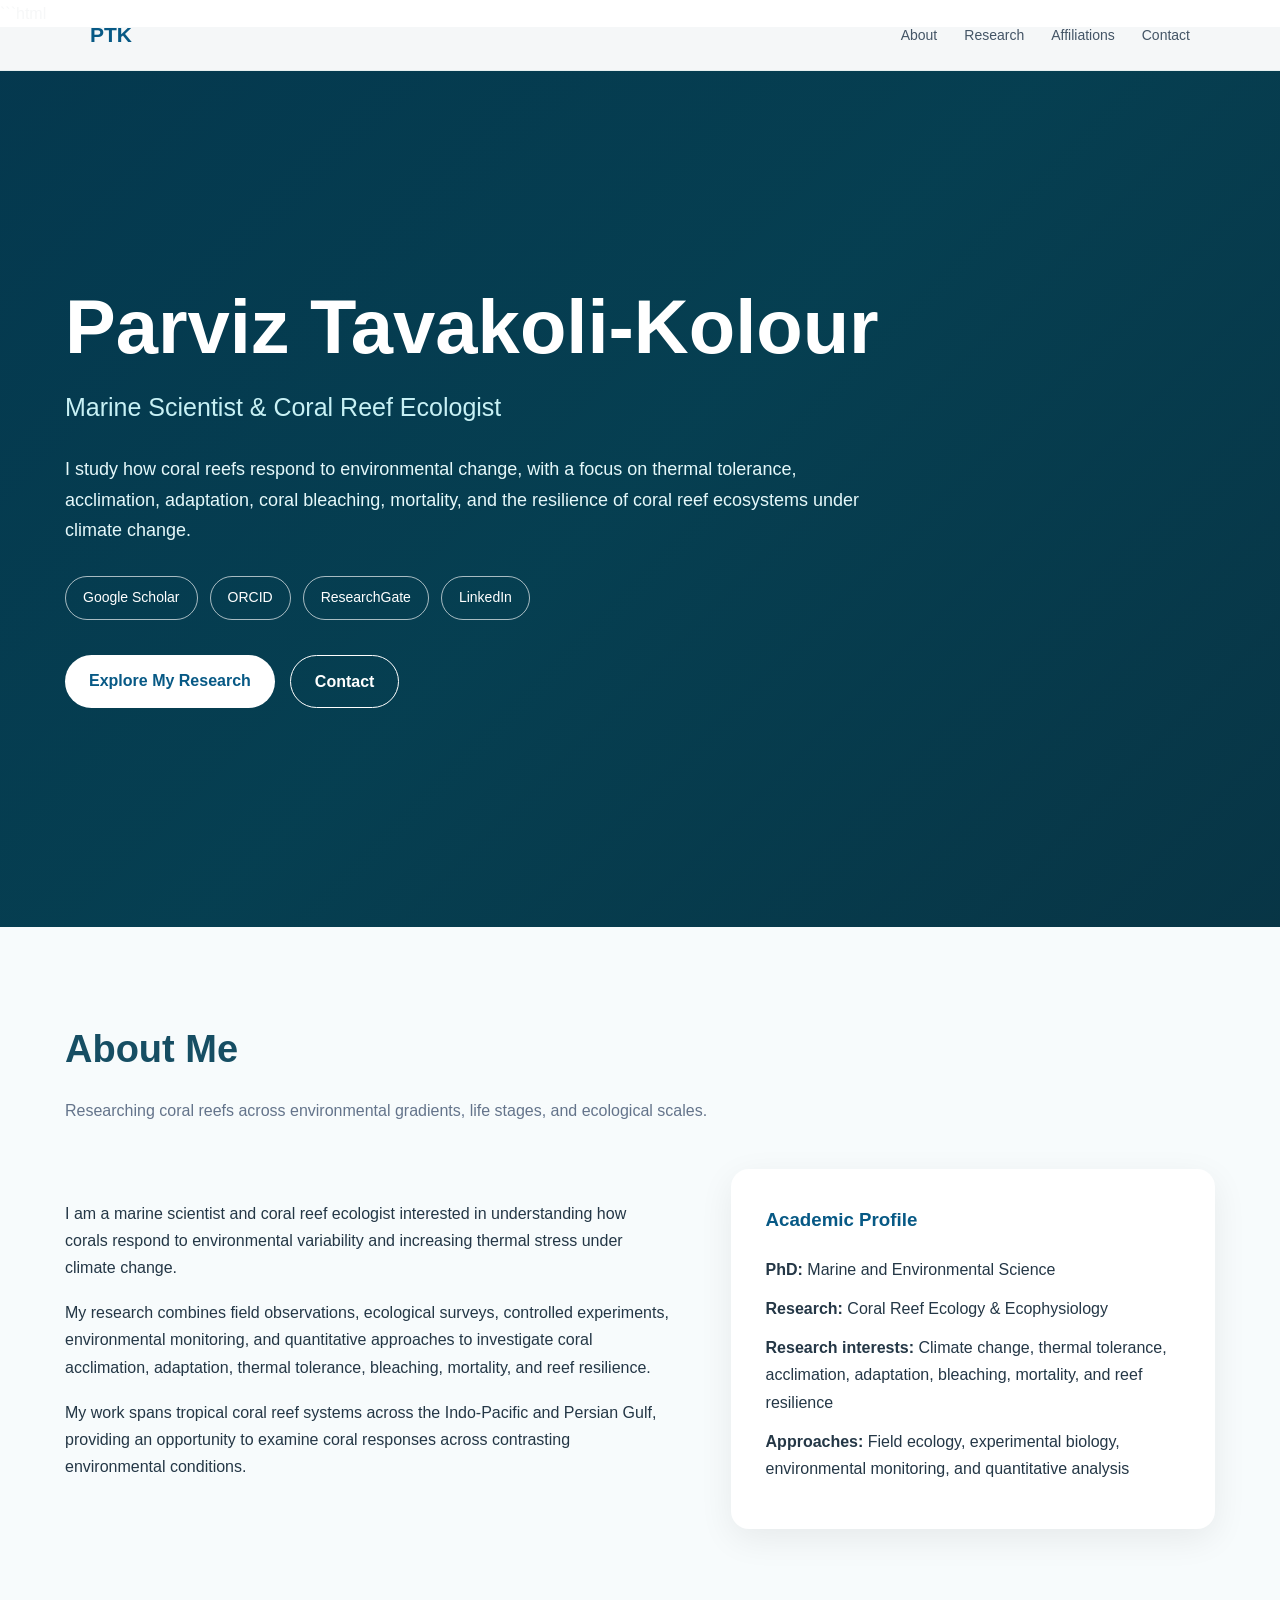
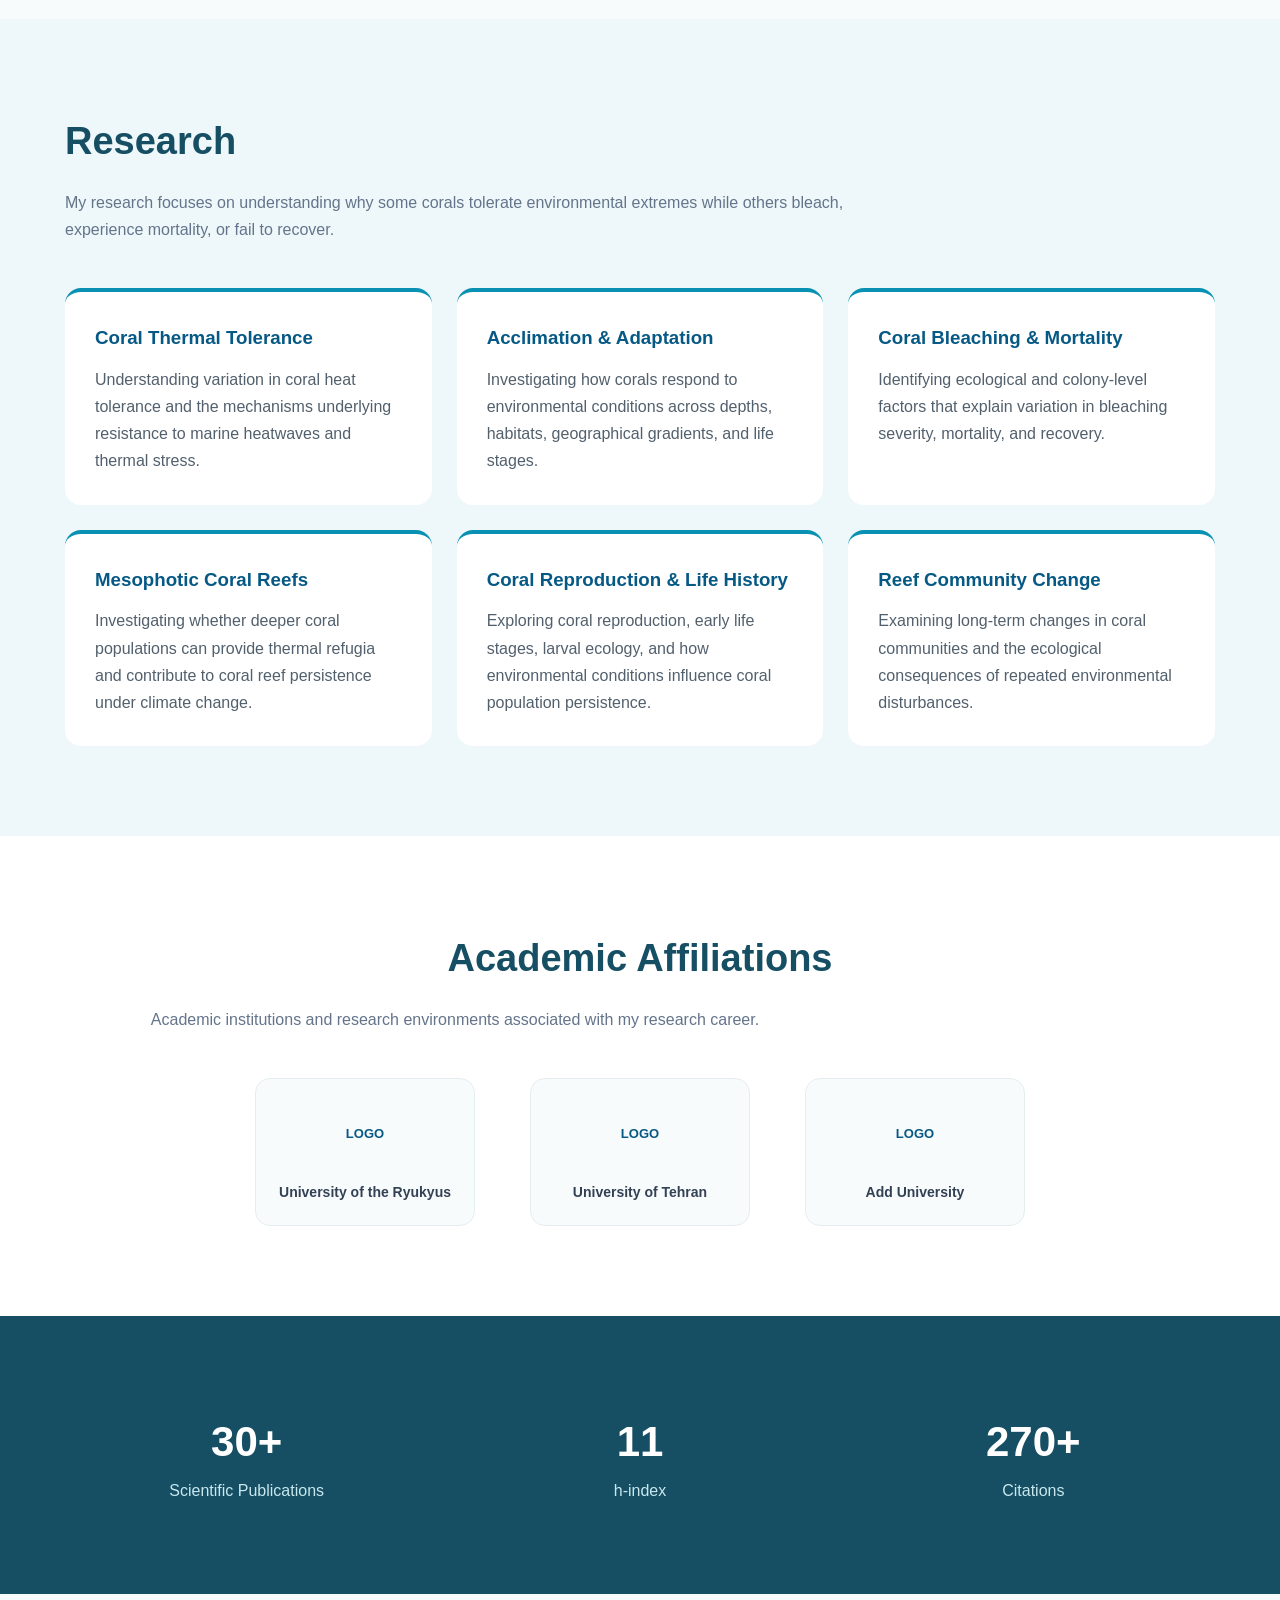
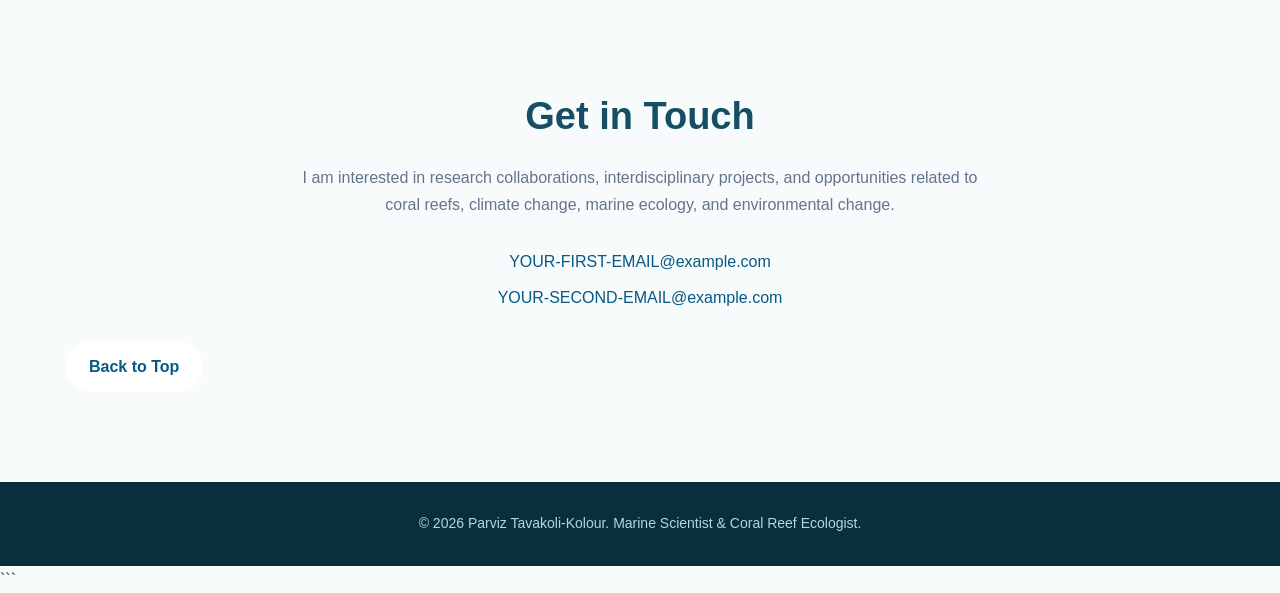
==== index.html @ 170d4b41 "Update index.html" ====
```html
<!DOCTYPE html>
<html lang="en">
<head>
    <meta charset="UTF-8">
    <meta name="viewport" content="width=device-width, initial-scale=1.0">

    <title>Parviz Tavakoli-Kolour | Marine Scientist & Coral Reef Ecologist</title>

    <meta name="description"
          content="Parviz Tavakoli-Kolour — Marine Scientist and Coral Reef Ecologist studying coral thermal tolerance, acclimation, adaptation, bleaching, mesophotic reefs, and climate-driven reef change.">

    <style>

        * {
            margin: 0;
            padding: 0;
            box-sizing: border-box;
        }

        html {
            scroll-behavior: smooth;
        }

        body {
            font-family: Arial, Helvetica, sans-serif;
            line-height: 1.7;
            color: #243746;
            background: #f7fbfc;
        }

        a {
            color: inherit;
            text-decoration: none;
        }

        /* =========================
           NAVIGATION
        ========================= */

        nav {
            position: fixed;
            top: 0;
            width: 100%;
            z-index: 1000;
            background: rgba(255,255,255,0.96);
            border-bottom: 1px solid #e5eeee;
        }

        .nav-container {
            max-width: 1150px;
            margin: auto;
            padding: 17px 25px;
            display: flex;
            justify-content: space-between;
            align-items: center;
        }

        .logo {
            font-size: 21px;
            font-weight: bold;
            color: #075985;
        }

        .nav-links {
            display: flex;
            gap: 27px;
            list-style: none;
        }

        .nav-links a {
            font-size: 14px;
            color: #456;
            transition: 0.3s;
        }

        .nav-links a:hover {
            color: #087f8c;
        }

        /* =========================
           HERO
        ========================= */

        .hero {
            min-height: 100vh;
            display: flex;
            align-items: center;

            background:
                linear-gradient(
                    rgba(3, 45, 60, 0.75),
                    rgba(3, 45, 60, 0.75)
                ),
                linear-gradient(
                    135deg,
                    #075985,
                    #0e7490,
                    #164e63
                );

            color: white;
            padding: 120px 25px 80px;
        }

        .hero-container {
            max-width: 1150px;
            width: 100%;
            margin: auto;
        }

        .hero h1 {
            font-size: clamp(42px, 7vw, 76px);
            line-height: 1.05;
            margin-bottom: 20px;
            max-width: 900px;
        }

        .hero h2 {
            font-size: 25px;
            font-weight: normal;
            margin-bottom: 25px;
            color: #c8f1f5;
        }

        .hero-description {
            max-width: 800px;
            font-size: 18px;
            color: #e5f8fa;
            margin-bottom: 30px;
        }

        /* =========================
           SOCIAL LINKS
        ========================= */

        .social-links {
            display: flex;
            flex-wrap: wrap;
            gap: 12px;
            margin-bottom: 35px;
        }

        .social-links a {
            padding: 9px 17px;
            border: 1px solid rgba(255,255,255,0.65);
            border-radius: 25px;
            font-size: 14px;
            color: white;
            transition: 0.3s;
        }

        .social-links a:hover {
            background: white;
            color: #075985;
            transform: translateY(-2px);
        }

        /* =========================
           BUTTONS
        ========================= */

        .buttons {
            display: flex;
            gap: 15px;
            flex-wrap: wrap;
        }

        .button {
            display: inline-block;
            padding: 12px 24px;
            border-radius: 30px;
            font-weight: bold;
            transition: 0.3s;
        }

        .button-primary {
            background: white;
            color: #075985;
        }

        .button-primary:hover {
            transform: translateY(-2px);
        }

        .button-outline {
            border: 1px solid white;
            color: white;
        }

        .button-outline:hover {
            background: white;
            color: #075985;
        }

        /* =========================
           GENERAL SECTIONS
        ========================= */

        section {
            padding: 90px 25px;
        }

        .container {
            max-width: 1150px;
            margin: auto;
        }

        .section-title {
            font-size: 38px;
            margin-bottom: 15px;
            color: #164e63;
        }

        .section-subtitle {
            color: #64748b;
            max-width: 780px;
            margin-bottom: 45px;
        }

        /* =========================
           ABOUT
        ========================= */

        .about-grid {
            display: grid;
            grid-template-columns: 1.25fr 1fr;
            gap: 60px;
            align-items: center;
        }

        .about-text p {
            margin-bottom: 18px;
        }

        .profile-card {
            background: white;
            padding: 35px;
            border-radius: 18px;
            box-shadow: 0 10px 35px rgba(0,0,0,0.07);
        }

        .profile-card h3 {
            color: #075985;
            margin-bottom: 20px;
        }

        .profile-card p {
            margin-bottom: 12px;
        }

        /* =========================
           RESEARCH
        ========================= */

        .research-section {
            background: #eef8fa;
        }

        .research-grid {
            display: grid;
            grid-template-columns: repeat(3, 1fr);
            gap: 25px;
        }

        .research-card {
            background: white;
            padding: 30px;
            border-radius: 16px;
            border-top: 4px solid #0891b2;
            transition: 0.3s;
        }

        .research-card:hover {
            transform: translateY(-5px);
            box-shadow: 0 12px 30px rgba(0,0,0,0.08);
        }

        .research-card h3 {
            color: #075985;
            margin-bottom: 12px;
        }

        .research-card p {
            color: #52606d;
        }

        /* =========================
           UNIVERSITY AFFILIATIONS
        ========================= */

        .affiliations {
            background: white;
            text-align: center;
        }

        .affiliation-grid {
            display: flex;
            justify-content: center;
            align-items: center;
            flex-wrap: wrap;
            gap: 55px;
            margin-top: 35px;
        }

        .university {
            width: 220px;
            min-height: 130px;

            display: flex;
            flex-direction: column;
            justify-content: center;
            align-items: center;

            padding: 20px;

            border-radius: 15px;
            background: #f8fbfc;
            border: 1px solid #e5eeee;

            transition: 0.3s;
        }

        .university:hover {
            transform: translateY(-4px);
            box-shadow: 0 10px 25px rgba(0,0,0,0.07);
        }

        .university-logo {
            width: 90px;
            height: 70px;

            display: flex;
            justify-content: center;
            align-items: center;

            margin-bottom: 12px;

            color: #075985;
            font-weight: bold;
            font-size: 13px;
        }

        .university-name {
            font-size: 14px;
            font-weight: bold;
            color: #334155;
        }

        /* =========================
           STATS
        ========================= */

        .stats {
            background: #164e63;
            color: white;
        }

        .stats-grid {
            display: grid;
            grid-template-columns: repeat(3, 1fr);
            text-align: center;
            gap: 30px;
        }

        .stat-number {
            font-size: 42px;
            font-weight: bold;
        }

        .stat-label {
            color: #c8e8ed;
        }

        /* =========================
           CONTACT
        ========================= */

        .contact {
            text-align: center;
        }

        .contact p {
            max-width: 700px;
            margin: 0 auto 30px;
            color: #64748b;
        }

        .email-list {
            margin-bottom: 30px;
        }

        .email-list a {
            display: block;
            color: #075985;
            margin: 8px 0;
            font-weight: 500;
        }

        .email-list a:hover {
            text-decoration: underline;
        }

        /* =========================
           FOOTER
        ========================= */

        footer {
            background: #082f3b;
            color: #b8d5da;
            text-align: center;
            padding: 30px 20px;
            font-size: 14px;
        }

        /* =========================
           MOBILE
        ========================= */

        @media (max-width: 800px) {

            .nav-links {
                display: none;
            }

            .about-grid {
                grid-template-columns: 1fr;
            }

            .research-grid {
                grid-template-columns: 1fr;
            }

            .stats-grid {
                grid-template-columns: 1fr;
            }

            .hero h1 {
                font-size: 48px;
            }

            .affiliation-grid {
                gap: 25px;
            }

        }

    </style>
</head>


<body>


<!-- =========================
     NAVIGATION
========================= -->

<nav>

    <div class="nav-container">

        <a href="#home" class="logo">
            PTK
        </a>

        <ul class="nav-links">

            <li>
                <a href="#about">About</a>
            </li>

            <li>
                <a href="#research">Research</a>
            </li>

            <li>
                <a href="#affiliations">Affiliations</a>
            </li>

            <li>
                <a href="#contact">Contact</a>
            </li>

        </ul>

    </div>

</nav>


<!-- =========================
     HERO
========================= -->

<section class="hero" id="home">

    <div class="hero-container">

        <h1>
            Parviz Tavakoli-Kolour
        </h1>

        <h2>
            Marine Scientist & Coral Reef Ecologist
        </h2>

        <p class="hero-description">

            I study how coral reefs respond to environmental change,
            with a focus on thermal tolerance, acclimation, adaptation,
            coral bleaching, mortality, and the resilience of coral reef
            ecosystems under climate change.

        </p>


        <!-- SOCIAL / ACADEMIC PROFILES -->

        <div class="social-links">

            <!-- Replace the # with your real links -->

            <a href="#" target="_blank">
                Google Scholar
            </a>

            <a href="#" target="_blank">
                ORCID
            </a>

            <a href="#" target="_blank">
                ResearchGate
            </a>

            <a href="#" target="_blank">
                LinkedIn
            </a>

        </div>


        <div class="buttons">

            <a href="#research" class="button button-primary">
                Explore My Research
            </a>

            <a href="#contact" class="button button-outline">
                Contact
            </a>

        </div>

    </div>

</section>


<!-- =========================
     ABOUT
========================= -->

<section id="about">

    <div class="container">

        <h2 class="section-title">
            About Me
        </h2>

        <p class="section-subtitle">

            Researching coral reefs across environmental gradients,
            life stages, and ecological scales.

        </p>


        <div class="about-grid">

            <div class="about-text">

                <p>

                    I am a marine scientist and coral reef ecologist
                    interested in understanding how corals respond to
                    environmental variability and increasing thermal
                    stress under climate change.

                </p>

                <p>

                    My research combines field observations, ecological
                    surveys, controlled experiments, environmental
                    monitoring, and quantitative approaches to investigate
                    coral acclimation, adaptation, thermal tolerance,
                    bleaching, mortality, and reef resilience.

                </p>

                <p>

                    My work spans tropical coral reef systems across
                    the Indo-Pacific and Persian Gulf, providing an
                    opportunity to examine coral responses across
                    contrasting environmental conditions.

                </p>

            </div>


            <div class="profile-card">

                <h3>
                    Academic Profile
                </h3>

                <p>
                    <strong>PhD:</strong>
                    Marine and Environmental Science
                </p>

                <p>
                    <strong>Research:</strong>
                    Coral Reef Ecology & Ecophysiology
                </p>

                <p>
                    <strong>Research interests:</strong>
                    Climate change, thermal tolerance,
                    acclimation, adaptation, bleaching,
                    mortality, and reef resilience
                </p>

                <p>
                    <strong>Approaches:</strong>
                    Field ecology, experimental biology,
                    environmental monitoring, and quantitative analysis
                </p>

            </div>

        </div>

    </div>

</section>


<!-- =========================
     RESEARCH
========================= -->

<section id="research" class="research-section">

    <div class="container">

        <h2 class="section-title">
            Research
        </h2>

        <p class="section-subtitle">

            My research focuses on understanding why some corals
            tolerate environmental extremes while others bleach,
            experience mortality, or fail to recover.

        </p>


        <div class="research-grid">


            <div class="research-card">

                <h3>
                    Coral Thermal Tolerance
                </h3>

                <p>

                    Understanding variation in coral heat tolerance
                    and the mechanisms underlying resistance to
                    marine heatwaves and thermal stress.

                </p>

            </div>


            <div class="research-card">

                <h3>
                    Acclimation & Adaptation
                </h3>

                <p>

                    Investigating how corals respond to environmental
                    conditions across depths, habitats, geographical
                    gradients, and life stages.

                </p>

            </div>


            <div class="research-card">

                <h3>
                    Coral Bleaching & Mortality
                </h3>

                <p>

                    Identifying ecological and colony-level factors
                    that explain variation in bleaching severity,
                    mortality, and recovery.

                </p>

            </div>


            <div class="research-card">

                <h3>
                    Mesophotic Coral Reefs
                </h3>

                <p>

                    Investigating whether deeper coral populations
                    can provide thermal refugia and contribute to
                    coral reef persistence under climate change.

                </p>

            </div>


            <div class="research-card">

                <h3>
                    Coral Reproduction & Life History
                </h3>

                <p>

                    Exploring coral reproduction, early life stages,
                    larval ecology, and how environmental conditions
                    influence coral population persistence.

                </p>

            </div>


            <div class="research-card">

                <h3>
                    Reef Community Change
                </h3>

                <p>

                    Examining long-term changes in coral communities
                    and the ecological consequences of repeated
                    environmental disturbances.

                </p>

            </div>


        </div>

    </div>

</section>


<!-- =========================
     UNIVERSITY AFFILIATIONS
========================= -->

<section id="affiliations" class="affiliations">

    <div class="container">

        <h2 class="section-title">
            Academic Affiliations
        </h2>

        <p class="section-subtitle">

            Academic institutions and research environments
            associated with my research career.

        </p>


        <div class="affiliation-grid">


            <!-- UNIVERSITY 1 -->

            <div class="university">

                <div class="university-logo">
                    LOGO
                </div>

                <div class="university-name">
                    University of the Ryukyus
                </div>

            </div>


            <!-- UNIVERSITY 2 -->

            <div class="university">

                <div class="university-logo">
                    LOGO
                </div>

                <div class="university-name">
                    University of Tehran
                </div>

            </div>


            <!-- UNIVERSITY 3 -->

            <div class="university">

                <div class="university-logo">
                    LOGO
                </div>

                <div class="university-name">
                    Add University
                </div>

            </div>


        </div>

    </div>

</section>


<!-- =========================
     ACADEMIC METRICS
========================= -->

<section class="stats">

    <div class="container">

        <div class="stats-grid">


            <div>

                <div class="stat-number">
                    30+
                </div>

                <div class="stat-label">
                    Scientific Publications
                </div>

            </div>


            <div>

                <div class="stat-number">
                    11
                </div>

                <div class="stat-label">
                    h-index
                </div>

            </div>


            <div>

                <div class="stat-number">
                    270+
                </div>

                <div class="stat-label">
                    Citations
                </div>

            </div>


        </div>

    </div>

</section>


<!-- =========================
     CONTACT
========================= -->

<section id="contact" class="contact">

    <div class="container">

        <h2 class="section-title">
            Get in Touch
        </h2>

        <p>

            I am interested in research collaborations,
            interdisciplinary projects, and opportunities related
            to coral reefs, climate change, marine ecology,
            and environmental change.

        </p>


        <div class="email-list">

            <!-- Replace these with your two real emails -->

            <a href="mailto:YOUR-FIRST-EMAIL@example.com">
                YOUR-FIRST-EMAIL@example.com
            </a>

            <a href="mailto:YOUR-SECOND-EMAIL@example.com">
                YOUR-SECOND-EMAIL@example.com
            </a>

        </div>


        <div class="buttons">

            <a href="#home" class="button button-primary">
                Back to Top
            </a>

        </div>

    </div>

</section>


<!-- =========================
     FOOTER
========================= -->

<footer>

    <p>
        © 2026 Parviz Tavakoli-Kolour.
        Marine Scientist & Coral Reef Ecologist.
    </p>

</footer>


</body>
</html>
```
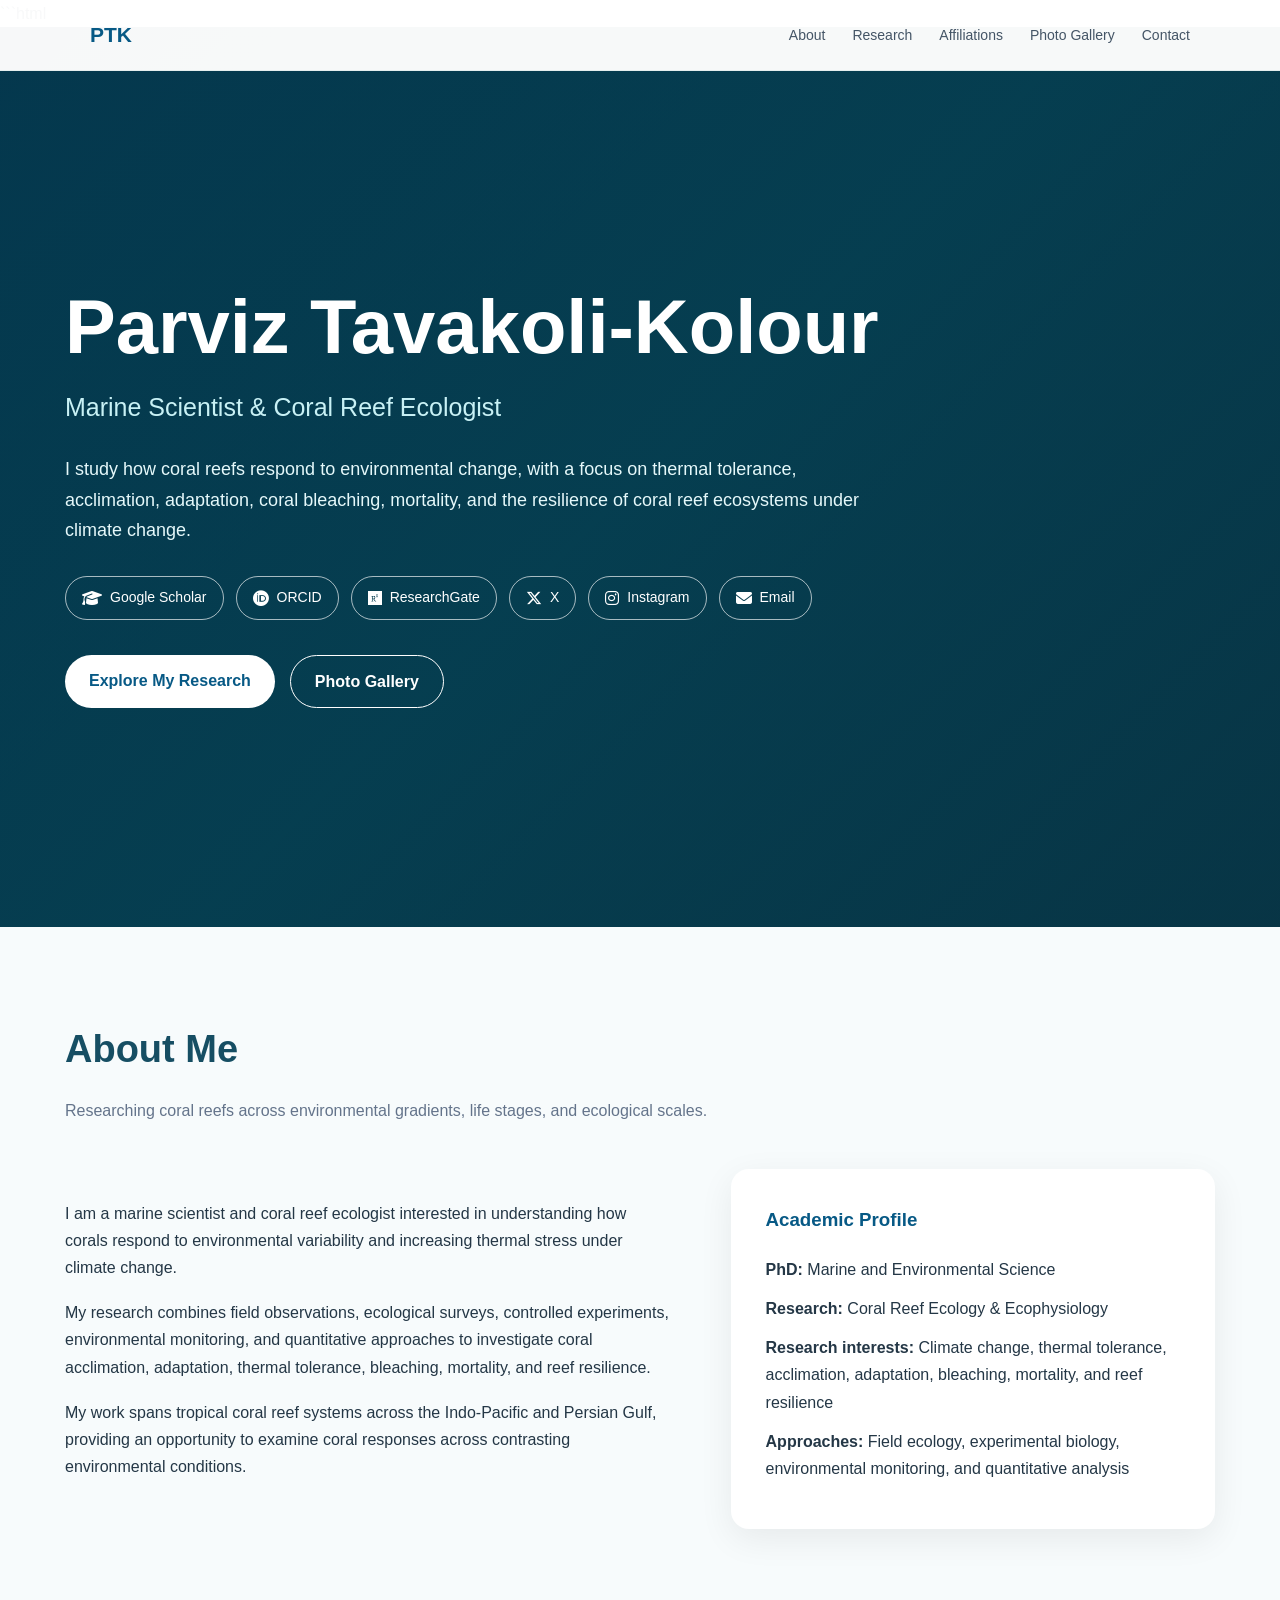
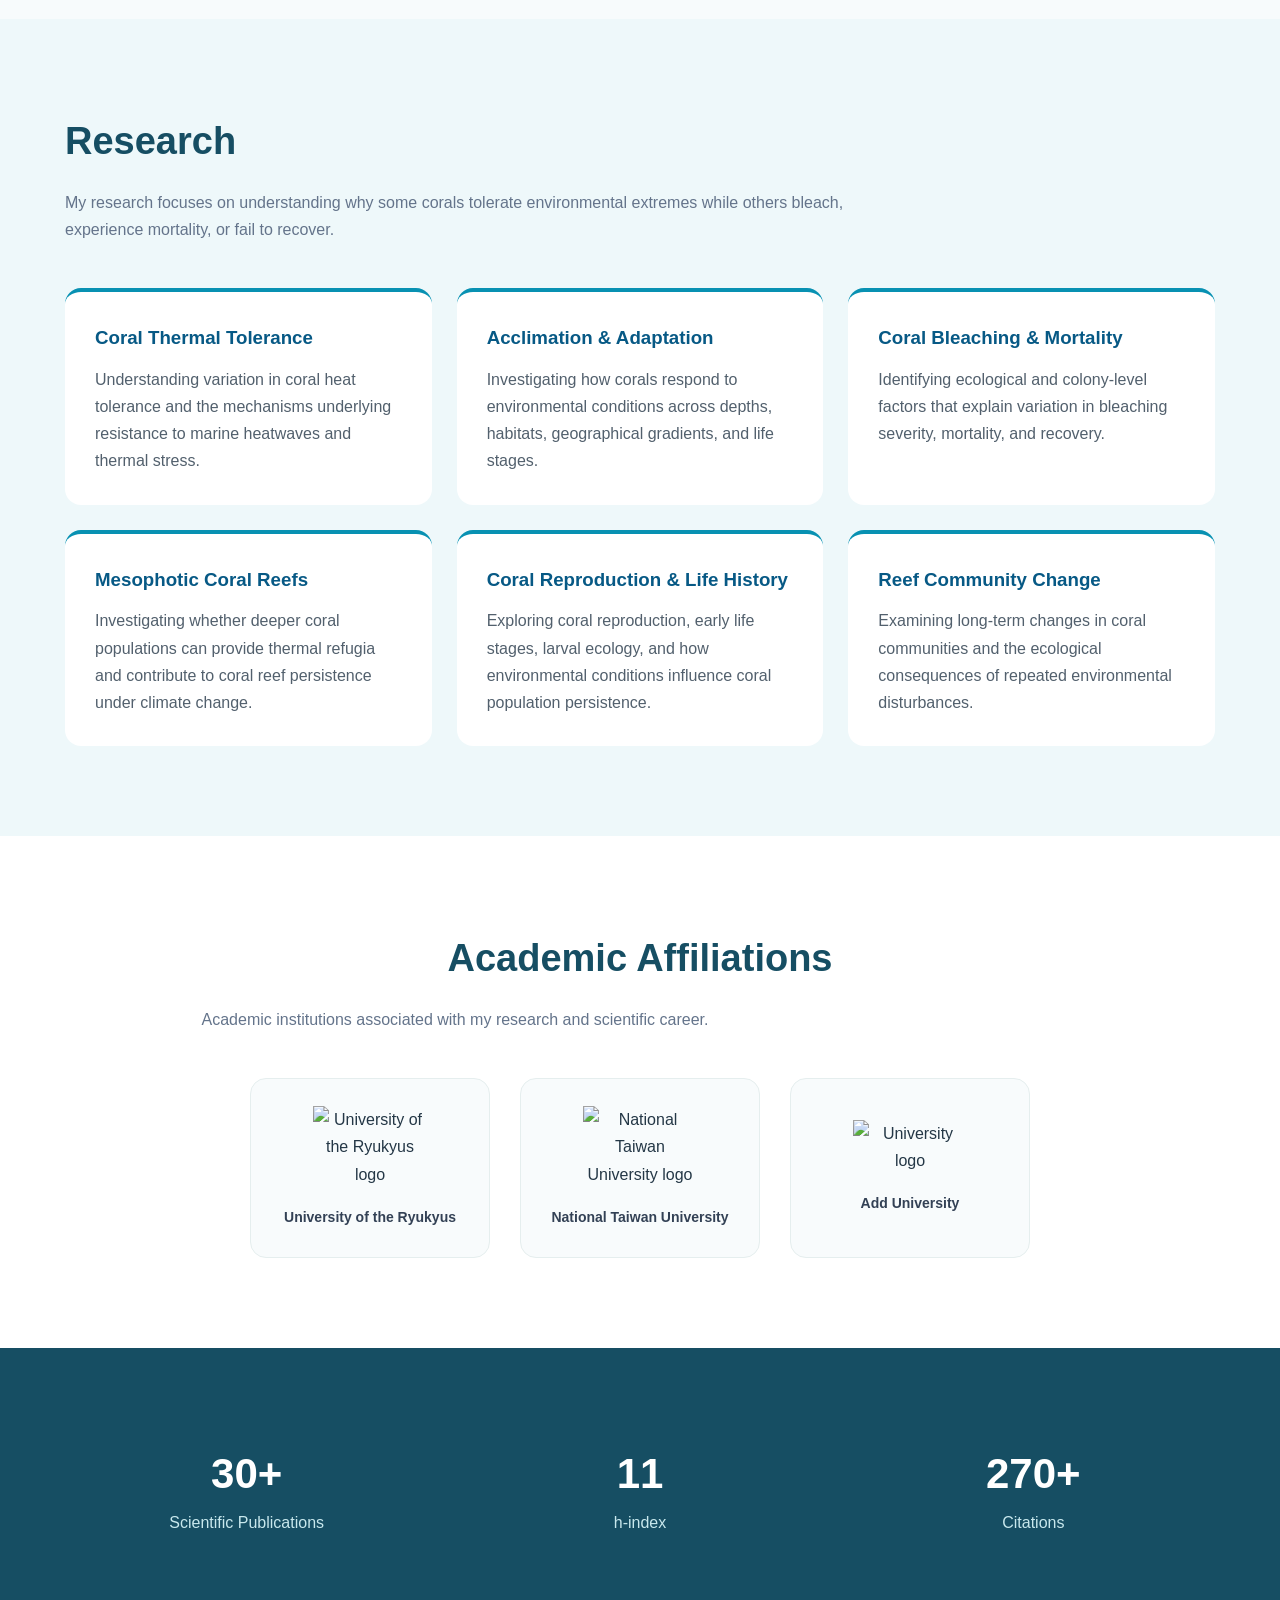
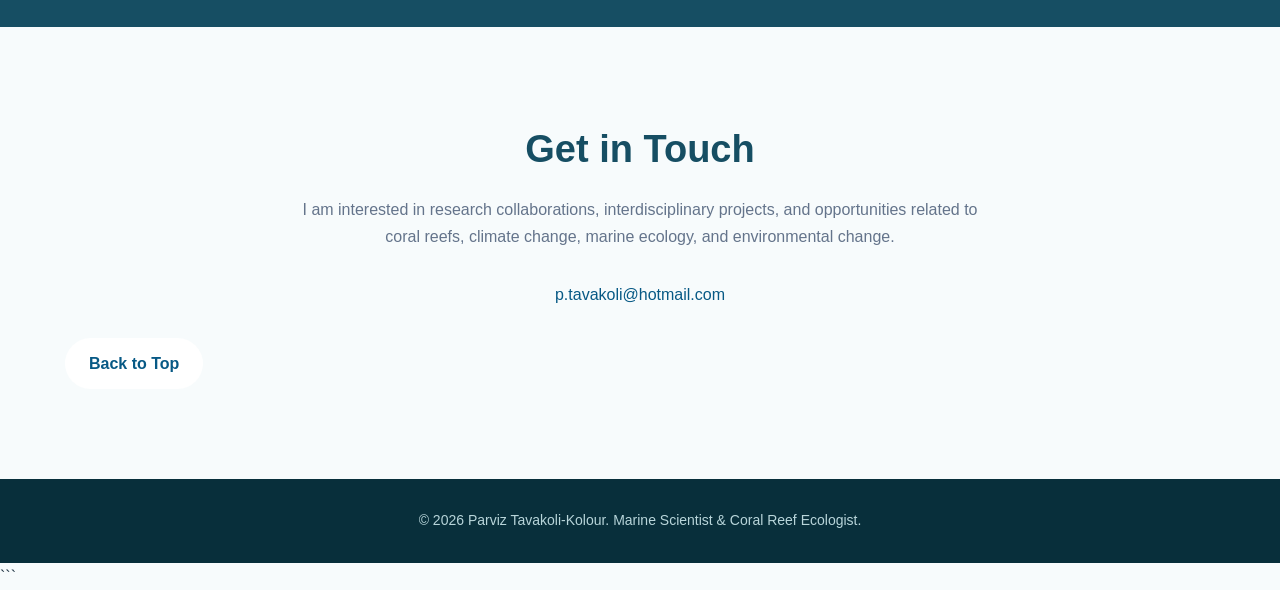
==== commit 1cc49b30: "Update index.html" ====
--- a/index.html
+++ b/index.html
@@ -1,14 +1,25 @@
 ```html
 <!DOCTYPE html>
 <html lang="en">
+
 <head>
+
     <meta charset="UTF-8">
-    <meta name="viewport" content="width=device-width, initial-scale=1.0">
-
-    <title>Parviz Tavakoli-Kolour | Marine Scientist & Coral Reef Ecologist</title>
+
+    <meta name="viewport"
+          content="width=device-width, initial-scale=1.0">
+
+    <title>
+        Parviz Tavakoli-Kolour | Marine Scientist & Coral Reef Ecologist
+    </title>
 
     <meta name="description"
-          content="Parviz Tavakoli-Kolour — Marine Scientist and Coral Reef Ecologist studying coral thermal tolerance, acclimation, adaptation, bleaching, mesophotic reefs, and climate-driven reef change.">
+          content="Parviz Tavakoli-Kolour — Marine Scientist and Coral Reef Ecologist researching coral thermal tolerance, acclimation, adaptation, bleaching, mesophotic reefs and coral reef change.">
+
+    <!-- Font Awesome for academic/social icons -->
+    <link rel="stylesheet"
+          href="https://cdnjs.cloudflare.com/ajax/libs/font-awesome/6.5.2/css/all.min.css">
+
 
     <style>
 
@@ -18,80 +29,133 @@
             box-sizing: border-box;
         }
 
+
         html {
             scroll-behavior: smooth;
         }
 
+
         body {
-            font-family: Arial, Helvetica, sans-serif;
+
+            font-family:
+                Arial,
+                Helvetica,
+                sans-serif;
+
             line-height: 1.7;
+
             color: #243746;
+
             background: #f7fbfc;
-        }
+
+        }
+
 
         a {
             color: inherit;
             text-decoration: none;
         }
 
+
         /* =========================
            NAVIGATION
         ========================= */
 
         nav {
+
             position: fixed;
+
             top: 0;
+
             width: 100%;
+
             z-index: 1000;
-            background: rgba(255,255,255,0.96);
-            border-bottom: 1px solid #e5eeee;
-        }
+
+            background:
+                rgba(255,255,255,0.97);
+
+            border-bottom:
+                1px solid #e5eeee;
+
+        }
+
 
         .nav-container {
+
             max-width: 1150px;
+
             margin: auto;
+
             padding: 17px 25px;
+
             display: flex;
+
             justify-content: space-between;
+
             align-items: center;
-        }
+
+        }
+
 
         .logo {
+
             font-size: 21px;
+
             font-weight: bold;
+
             color: #075985;
-        }
+
+        }
+
 
         .nav-links {
+
             display: flex;
+
             gap: 27px;
+
             list-style: none;
-        }
+
+        }
+
 
         .nav-links a {
+
             font-size: 14px;
+
             color: #456;
+
             transition: 0.3s;
-        }
+
+        }
+
 
         .nav-links a:hover {
+
             color: #087f8c;
-        }
+
+        }
+
 
         /* =========================
            HERO
         ========================= */
 
         .hero {
+
             min-height: 100vh;
+
             display: flex;
+
             align-items: center;
 
             background:
+
                 linear-gradient(
-                    rgba(3, 45, 60, 0.75),
-                    rgba(3, 45, 60, 0.75)
+                    rgba(3,45,60,0.76),
+                    rgba(3,45,60,0.76)
                 ),
+
                 linear-gradient(
                     135deg,
                     #075985,
@@ -100,318 +164,564 @@
                 );
 
             color: white;
-            padding: 120px 25px 80px;
-        }
+
+            padding:
+                120px 25px 80px;
+
+        }
+
 
         .hero-container {
+
             max-width: 1150px;
+
             width: 100%;
+
             margin: auto;
-        }
+
+        }
+
 
         .hero h1 {
-            font-size: clamp(42px, 7vw, 76px);
+
+            font-size:
+                clamp(42px, 7vw, 76px);
+
             line-height: 1.05;
+
             margin-bottom: 20px;
+
             max-width: 900px;
-        }
+
+        }
+
 
         .hero h2 {
+
             font-size: 25px;
+
             font-weight: normal;
+
             margin-bottom: 25px;
+
             color: #c8f1f5;
-        }
+
+        }
+
 
         .hero-description {
+
             max-width: 800px;
+
             font-size: 18px;
+
             color: #e5f8fa;
+
             margin-bottom: 30px;
-        }
+
+        }
+
 
         /* =========================
-           SOCIAL LINKS
+           ACADEMIC & SOCIAL LINKS
         ========================= */
 
-        .social-links {
+        .profile-links {
+
             display: flex;
+
             flex-wrap: wrap;
+
             gap: 12px;
+
             margin-bottom: 35px;
-        }
-
-        .social-links a {
-            padding: 9px 17px;
-            border: 1px solid rgba(255,255,255,0.65);
+
+        }
+
+
+        .profile-links a {
+
+            display: flex;
+
+            align-items: center;
+
+            gap: 8px;
+
+            padding:
+                9px 16px;
+
+            border:
+                1px solid
+                rgba(255,255,255,0.65);
+
             border-radius: 25px;
+
             font-size: 14px;
+
             color: white;
+
             transition: 0.3s;
-        }
-
-        .social-links a:hover {
+
+        }
+
+
+        .profile-links a:hover {
+
             background: white;
+
             color: #075985;
-            transform: translateY(-2px);
-        }
+
+            transform:
+                translateY(-2px);
+
+        }
+
+
+        .profile-links i {
+
+            font-size: 16px;
+
+        }
+
 
         /* =========================
            BUTTONS
         ========================= */
 
         .buttons {
+
             display: flex;
+
             gap: 15px;
+
             flex-wrap: wrap;
-        }
+
+        }
+
 
         .button {
+
             display: inline-block;
-            padding: 12px 24px;
+
+            padding:
+                12px 24px;
+
             border-radius: 30px;
+
             font-weight: bold;
+
             transition: 0.3s;
-        }
+
+        }
+
 
         .button-primary {
+
             background: white;
+
             color: #075985;
-        }
+
+        }
+
 
         .button-primary:hover {
-            transform: translateY(-2px);
-        }
+
+            transform:
+                translateY(-2px);
+
+        }
+
 
         .button-outline {
-            border: 1px solid white;
+
+            border:
+                1px solid white;
+
             color: white;
-        }
+
+        }
+
 
         .button-outline:hover {
+
             background: white;
+
             color: #075985;
-        }
+
+        }
+
 
         /* =========================
            GENERAL SECTIONS
         ========================= */
 
         section {
-            padding: 90px 25px;
-        }
+
+            padding:
+                90px 25px;
+
+        }
+
 
         .container {
+
             max-width: 1150px;
+
             margin: auto;
-        }
+
+        }
+
 
         .section-title {
+
             font-size: 38px;
+
             margin-bottom: 15px;
+
             color: #164e63;
-        }
+
+        }
+
 
         .section-subtitle {
+
             color: #64748b;
+
             max-width: 780px;
+
             margin-bottom: 45px;
-        }
+
+        }
+
 
         /* =========================
            ABOUT
         ========================= */
 
         .about-grid {
+
             display: grid;
-            grid-template-columns: 1.25fr 1fr;
+
+            grid-template-columns:
+                1.25fr 1fr;
+
             gap: 60px;
+
             align-items: center;
-        }
+
+        }
+
 
         .about-text p {
+
             margin-bottom: 18px;
-        }
+
+        }
+
 
         .profile-card {
+
             background: white;
+
             padding: 35px;
+
             border-radius: 18px;
-            box-shadow: 0 10px 35px rgba(0,0,0,0.07);
-        }
+
+            box-shadow:
+                0 10px 35px
+                rgba(0,0,0,0.07);
+
+        }
+
 
         .profile-card h3 {
+
             color: #075985;
+
             margin-bottom: 20px;
-        }
+
+        }
+
 
         .profile-card p {
+
             margin-bottom: 12px;
-        }
+
+        }
+
 
         /* =========================
            RESEARCH
         ========================= */
 
         .research-section {
+
             background: #eef8fa;
-        }
+
+        }
+
 
         .research-grid {
+
             display: grid;
-            grid-template-columns: repeat(3, 1fr);
+
+            grid-template-columns:
+                repeat(3,1fr);
+
             gap: 25px;
-        }
+
+        }
+
 
         .research-card {
+
             background: white;
+
             padding: 30px;
+
             border-radius: 16px;
-            border-top: 4px solid #0891b2;
+
+            border-top:
+                4px solid #0891b2;
+
             transition: 0.3s;
-        }
+
+        }
+
 
         .research-card:hover {
-            transform: translateY(-5px);
-            box-shadow: 0 12px 30px rgba(0,0,0,0.08);
-        }
+
+            transform:
+                translateY(-5px);
+
+            box-shadow:
+                0 12px 30px
+                rgba(0,0,0,0.08);
+
+        }
+
 
         .research-card h3 {
+
             color: #075985;
+
             margin-bottom: 12px;
-        }
+
+        }
+
 
         .research-card p {
+
             color: #52606d;
-        }
+
+        }
+
 
         /* =========================
-           UNIVERSITY AFFILIATIONS
+           AFFILIATIONS
         ========================= */
 
         .affiliations {
+
             background: white;
+
             text-align: center;
-        }
+
+        }
+
 
         .affiliation-grid {
+
             display: flex;
+
             justify-content: center;
+
+            align-items: stretch;
+
+            flex-wrap: wrap;
+
+            gap: 30px;
+
+            margin-top: 35px;
+
+        }
+
+
+        .university {
+
+            width: 240px;
+
+            min-height: 180px;
+
+            display: flex;
+
+            flex-direction: column;
+
+            justify-content: center;
+
             align-items: center;
-            flex-wrap: wrap;
-            gap: 55px;
-            margin-top: 35px;
-        }
-
-        .university {
-            width: 220px;
-            min-height: 130px;
-
-            display: flex;
-            flex-direction: column;
-            justify-content: center;
-            align-items: center;
-
-            padding: 20px;
-
-            border-radius: 15px;
+
+            padding: 25px;
+
+            border-radius: 16px;
+
             background: #f8fbfc;
-            border: 1px solid #e5eeee;
+
+            border:
+                1px solid #e5eeee;
 
             transition: 0.3s;
-        }
+
+        }
+
 
         .university:hover {
-            transform: translateY(-4px);
-            box-shadow: 0 10px 25px rgba(0,0,0,0.07);
-        }
-
-        .university-logo {
-            width: 90px;
-            height: 70px;
-
-            display: flex;
-            justify-content: center;
-            align-items: center;
-
-            margin-bottom: 12px;
-
-            color: #075985;
+
+            transform:
+                translateY(-4px);
+
+            box-shadow:
+                0 10px 25px
+                rgba(0,0,0,0.07);
+
+        }
+
+
+        .university img {
+
+            max-width: 115px;
+
+            max-height: 85px;
+
+            object-fit: contain;
+
+            margin-bottom: 18px;
+
+        }
+
+
+        .university-name {
+
+            font-size: 14px;
+
             font-weight: bold;
-            font-size: 13px;
-        }
-
-        .university-name {
-            font-size: 14px;
+
+            color: #334155;
+
+        }
+
+
+        /* =========================
+           METRICS
+        ========================= */
+
+        .stats {
+
+            background: #164e63;
+
+            color: white;
+
+        }
+
+
+        .stats-grid {
+
+            display: grid;
+
+            grid-template-columns:
+                repeat(3,1fr);
+
+            text-align: center;
+
+            gap: 30px;
+
+        }
+
+
+        .stat-number {
+
+            font-size: 42px;
+
             font-weight: bold;
-            color: #334155;
-        }
-
-        /* =========================
-           STATS
-        ========================= */
-
-        .stats {
-            background: #164e63;
-            color: white;
-        }
-
-        .stats-grid {
-            display: grid;
-            grid-template-columns: repeat(3, 1fr);
-            text-align: center;
-            gap: 30px;
-        }
-
-        .stat-number {
-            font-size: 42px;
-            font-weight: bold;
-        }
+
+        }
+
 
         .stat-label {
+
             color: #c8e8ed;
-        }
+
+        }
+
 
         /* =========================
            CONTACT
         ========================= */
 
         .contact {
+
             text-align: center;
-        }
+
+        }
+
 
         .contact p {
+
             max-width: 700px;
-            margin: 0 auto 30px;
+
+            margin:
+                0 auto 30px;
+
             color: #64748b;
-        }
+
+        }
+
 
         .email-list {
+
             margin-bottom: 30px;
-        }
+
+        }
+
 
         .email-list a {
+
             display: block;
+
             color: #075985;
+
             margin: 8px 0;
+
             font-weight: 500;
-        }
+
+        }
+
 
         .email-list a:hover {
+
             text-decoration: underline;
-        }
+
+        }
+
 
         /* =========================
            FOOTER
         ========================= */
 
         footer {
+
             background: #082f3b;
+
             color: #b8d5da;
+
             text-align: center;
+
             padding: 30px 20px;
+
             font-size: 14px;
-        }
+
+        }
+
 
         /* =========================
            MOBILE
@@ -440,12 +750,13 @@
             }
 
             .affiliation-grid {
-                gap: 25px;
+                gap: 20px;
             }
 
         }
 
     </style>
+
 </head>
 
 
@@ -460,26 +771,44 @@
 
     <div class="nav-container">
 
-        <a href="#home" class="logo">
+        <a href="index.html"
+           class="logo">
+
             PTK
+
         </a>
 
+
         <ul class="nav-links">
 
             <li>
-                <a href="#about">About</a>
+                <a href="#about">
+                    About
+                </a>
             </li>
 
             <li>
-                <a href="#research">Research</a>
+                <a href="#research">
+                    Research
+                </a>
             </li>
 
             <li>
-                <a href="#affiliations">Affiliations</a>
+                <a href="#affiliations">
+                    Affiliations
+                </a>
             </li>
 
             <li>
-                <a href="#contact">Contact</a>
+                <a href="gallery.html">
+                    Photo Gallery
+                </a>
+            </li>
+
+            <li>
+                <a href="#contact">
+                    Contact
+                </a>
             </li>
 
         </ul>
@@ -493,17 +822,21 @@
      HERO
 ========================= -->
 
-<section class="hero" id="home">
+<section class="hero"
+         id="home">
 
     <div class="hero-container">
+
 
         <h1>
             Parviz Tavakoli-Kolour
         </h1>
 
+
         <h2>
             Marine Scientist & Coral Reef Ecologist
         </h2>
+
 
         <p class="hero-description">
 
@@ -515,40 +848,96 @@
         </p>
 
 
-        <!-- SOCIAL / ACADEMIC PROFILES -->
-
-        <div class="social-links">
-
-            <!-- Replace the # with your real links -->
-
-            <a href="#" target="_blank">
+        <!-- ACADEMIC & SOCIAL PROFILES -->
+
+        <div class="profile-links">
+
+
+            <a href="https://scholar.google.com/citations?user=l_zzIt8AAAAJ&hl=en"
+               target="_blank"
+               rel="noopener">
+
+                <i class="fa-solid fa-graduation-cap"></i>
+
                 Google Scholar
+
             </a>
 
-            <a href="#" target="_blank">
+
+            <a href="https://orcid.org/0000-0003-2633-5901"
+               target="_blank"
+               rel="noopener">
+
+                <i class="fa-brands fa-orcid"></i>
+
                 ORCID
+
             </a>
 
-            <a href="#" target="_blank">
+
+            <a href="https://www.researchgate.net/profile/Parviz-Tavakoli-Kolour-2"
+               target="_blank"
+               rel="noopener">
+
+                <i class="fa-brands fa-researchgate"></i>
+
                 ResearchGate
+
             </a>
 
-            <a href="#" target="_blank">
-                LinkedIn
+
+            <a href="https://x.com/parviz_tavakoli"
+               target="_blank"
+               rel="noopener">
+
+                <i class="fa-brands fa-x-twitter"></i>
+
+                X
+
             </a>
 
+
+            <a href="https://www.instagram.com/parviz_tavakoli_kolour"
+               target="_blank"
+               rel="noopener">
+
+                <i class="fa-brands fa-instagram"></i>
+
+                Instagram
+
+            </a>
+
+
+            <a href="mailto:p.tavakoli@hotmail.com">
+
+                <i class="fa-solid fa-envelope"></i>
+
+                Email
+
+            </a>
+
+
         </div>
 
 
         <div class="buttons">
 
-            <a href="#research" class="button button-primary">
+
+            <a href="#research"
+               class="button button-primary">
+
                 Explore My Research
+
             </a>
 
-            <a href="#contact" class="button button-outline">
-                Contact
+
+            <a href="gallery.html"
+               class="button button-outline">
+
+                Photo Gallery
+
             </a>
+
 
         </div>
 
@@ -565,10 +954,12 @@
 
     <div class="container">
 
+
         <h2 class="section-title">
             About Me
         </h2>
 
+
         <p class="section-subtitle">
 
             Researching coral reefs across environmental gradients,
@@ -579,7 +970,9 @@
 
         <div class="about-grid">
 
+
             <div class="about-text">
+
 
                 <p>
 
@@ -589,6 +982,7 @@
                     stress under climate change.
 
                 </p>
+
 
                 <p>
 
@@ -600,6 +994,7 @@
 
                 </p>
 
+
                 <p>
 
                     My work spans tropical coral reef systems across
@@ -609,24 +1004,29 @@
 
                 </p>
 
+
             </div>
 
 
             <div class="profile-card">
+
 
                 <h3>
                     Academic Profile
                 </h3>
+
 
                 <p>
                     <strong>PhD:</strong>
                     Marine and Environmental Science
                 </p>
 
+
                 <p>
                     <strong>Research:</strong>
                     Coral Reef Ecology & Ecophysiology
                 </p>
+
 
                 <p>
                     <strong>Research interests:</strong>
@@ -635,12 +1035,14 @@
                     mortality, and reef resilience
                 </p>
 
+
                 <p>
                     <strong>Approaches:</strong>
                     Field ecology, experimental biology,
                     environmental monitoring, and quantitative analysis
                 </p>
 
+
             </div>
 
         </div>
@@ -654,14 +1056,17 @@
      RESEARCH
 ========================= -->
 
-<section id="research" class="research-section">
+<section id="research"
+         class="research-section">
 
     <div class="container">
+
 
         <h2 class="section-title">
             Research
         </h2>
 
+
         <p class="section-subtitle">
 
             My research focuses on understanding why some corals
@@ -784,21 +1189,24 @@
 
 
 <!-- =========================
-     UNIVERSITY AFFILIATIONS
+     ACADEMIC AFFILIATIONS
 ========================= -->
 
-<section id="affiliations" class="affiliations">
+<section id="affiliations"
+         class="affiliations">
 
     <div class="container">
+
 
         <h2 class="section-title">
             Academic Affiliations
         </h2>
 
+
         <p class="section-subtitle">
 
-            Academic institutions and research environments
-            associated with my research career.
+            Academic institutions associated with my research
+            and scientific career.
 
         </p>
 
@@ -806,46 +1214,49 @@
         <div class="affiliation-grid">
 
 
-            <!-- UNIVERSITY 1 -->
+            <!-- UNIVERSITY OF THE RYUKYUS -->
 
             <div class="university">
 
-                <div class="university-logo">
-                    LOGO
+                <img src="images/ryukyu-logo.png"
+                     alt="University of the Ryukyus logo">
+
+                <div class="university-name">
+
+                    University of the Ryukyus
+
                 </div>
 
+            </div>
+
+
+            <!-- NATIONAL TAIWAN UNIVERSITY -->
+
+            <div class="university">
+
+                <img src="images/ntu-logo.png"
+                     alt="National Taiwan University logo">
+
                 <div class="university-name">
-                    University of the Ryukyus
+
+                    National Taiwan University
+
                 </div>
 
             </div>
 
 
-            <!-- UNIVERSITY 2 -->
+            <!-- ADDITIONAL UNIVERSITY -->
 
             <div class="university">
 
-                <div class="university-logo">
-                    LOGO
-                </div>
+                <img src="images/university3-logo.png"
+                     alt="University logo">
 
                 <div class="university-name">
-                    University of Tehran
-                </div>
-
-            </div>
-
-
-            <!-- UNIVERSITY 3 -->
-
-            <div class="university">
-
-                <div class="university-logo">
-                    LOGO
-                </div>
-
-                <div class="university-name">
+
                     Add University
+
                 </div>
 
             </div>
@@ -866,6 +1277,7 @@
 
     <div class="container">
 
+
         <div class="stats-grid">
 
 
@@ -919,13 +1331,16 @@
      CONTACT
 ========================= -->
 
-<section id="contact" class="contact">
+<section id="contact"
+         class="contact">
 
     <div class="container">
+
 
         <h2 class="section-title">
             Get in Touch
         </h2>
+
 
         <p>
 
@@ -939,24 +1354,27 @@
 
         <div class="email-list">
 
-            <!-- Replace these with your two real emails -->
-
-            <a href="mailto:YOUR-FIRST-EMAIL@example.com">
-                YOUR-FIRST-EMAIL@example.com
+
+            <a href="mailto:p.tavakoli@hotmail.com">
+
+                p.tavakoli@hotmail.com
+
             </a>
 
-            <a href="mailto:YOUR-SECOND-EMAIL@example.com">
-                YOUR-SECOND-EMAIL@example.com
+
+        </div>
+
+
+        <div class="buttons">
+
+
+            <a href="#home"
+               class="button button-primary">
+
+                Back to Top
+
             </a>
 
-        </div>
-
-
-        <div class="buttons">
-
-            <a href="#home" class="button button-primary">
-                Back to Top
-            </a>
 
         </div>
 
@@ -972,13 +1390,16 @@
 <footer>
 
     <p>
+
         © 2026 Parviz Tavakoli-Kolour.
         Marine Scientist & Coral Reef Ecologist.
+
     </p>
 
 </footer>
 
 
 </body>
+
 </html>
 ```
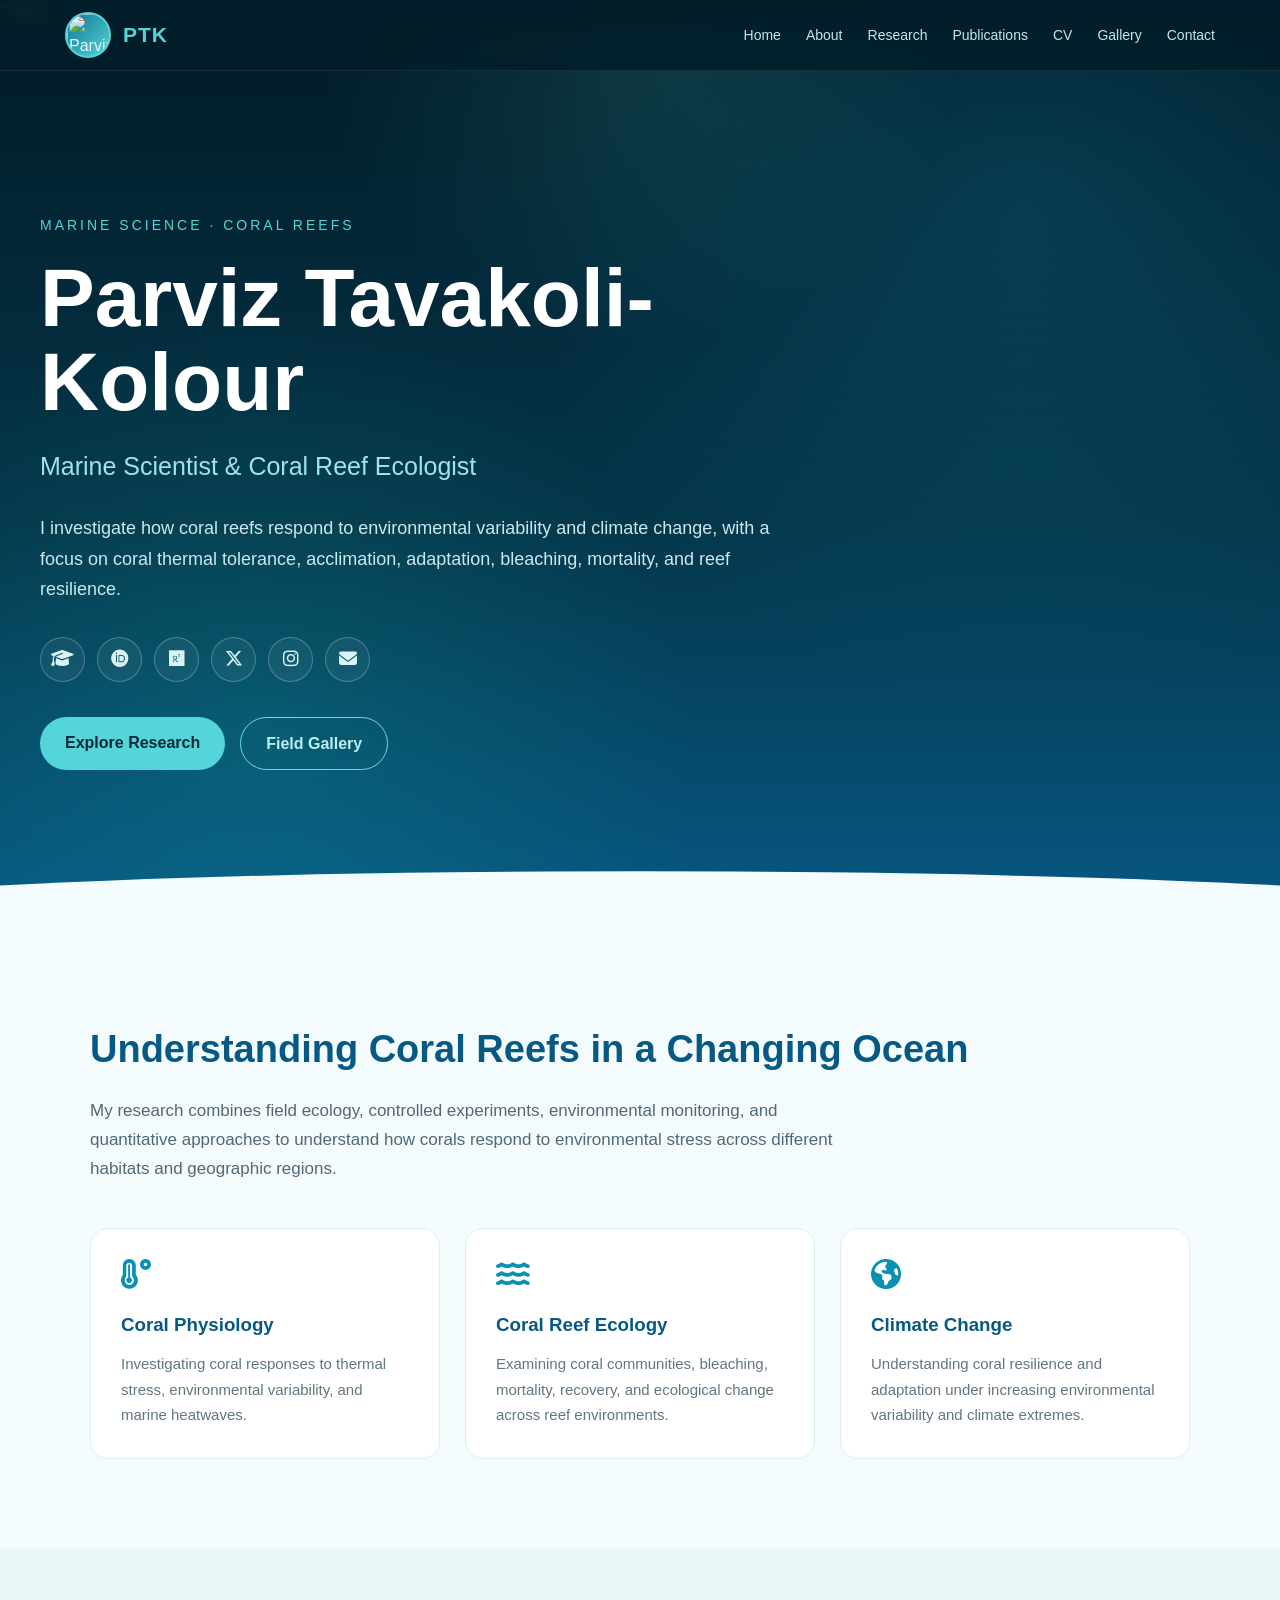
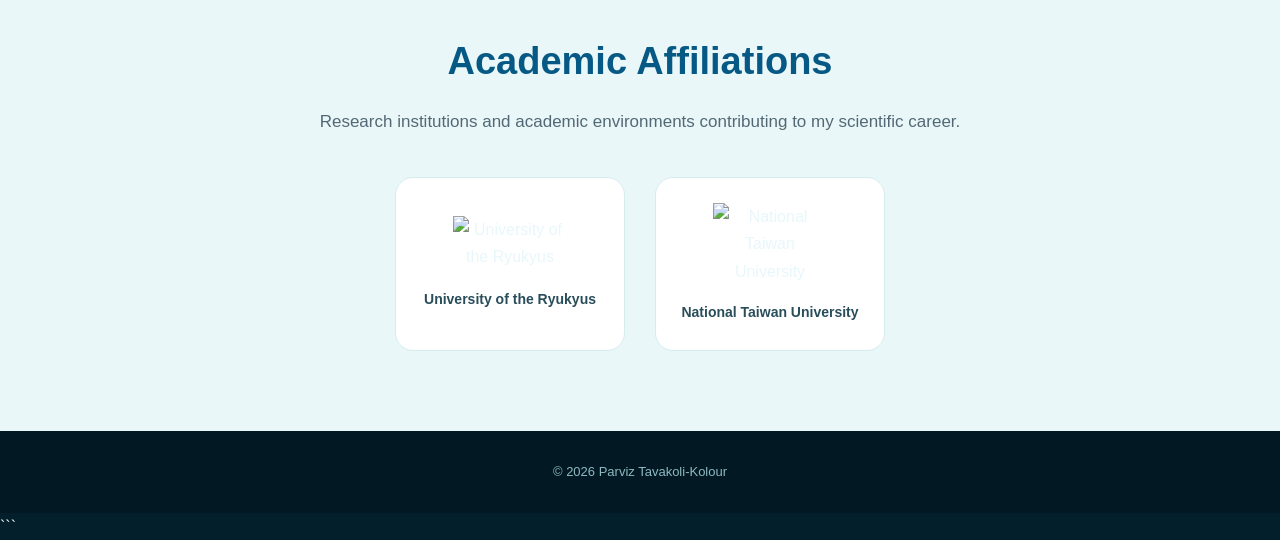
==== commit 5b0c5f01: "Update index.html" ====
--- a/index.html
+++ b/index.html
@@ -10,18 +10,22 @@
           content="width=device-width, initial-scale=1.0">
 
     <title>
-        Parviz Tavakoli-Kolour | Marine Scientist & Coral Reef Ecologist
+        Parviz Tavakoli-Kolour | Marine Scientist
     </title>
 
     <meta name="description"
-          content="Parviz Tavakoli-Kolour — Marine Scientist and Coral Reef Ecologist researching coral thermal tolerance, acclimation, adaptation, bleaching, mesophotic reefs and coral reef change.">
-
-    <!-- Font Awesome for academic/social icons -->
+          content="Parviz Tavakoli-Kolour — Marine Scientist and Coral Reef Ecologist.">
+
+    <!-- Font Awesome Icons -->
     <link rel="stylesheet"
           href="https://cdnjs.cloudflare.com/ajax/libs/font-awesome/6.5.2/css/all.min.css">
 
 
     <style>
+
+        /* =========================================
+           RESET
+        ========================================= */
 
         * {
             margin: 0;
@@ -42,24 +46,28 @@
                 Helvetica,
                 sans-serif;
 
+            color: #e8f7fa;
+
+            background:
+                #031f2b;
+
             line-height: 1.7;
 
-            color: #243746;
-
-            background: #f7fbfc;
-
         }
 
 
         a {
+
+            text-decoration: none;
+
             color: inherit;
-            text-decoration: none;
-        }
-
-
-        /* =========================
+
+        }
+
+
+        /* =========================================
            NAVIGATION
-        ========================= */
+        ========================================= */
 
         nav {
 
@@ -67,131 +75,260 @@
 
             top: 0;
 
+            left: 0;
+
             width: 100%;
 
             z-index: 1000;
 
             background:
-                rgba(255,255,255,0.97);
+                rgba(2, 30, 42, 0.88);
+
+            backdrop-filter:
+                blur(12px);
 
             border-bottom:
-                1px solid #e5eeee;
+                1px solid
+                rgba(255,255,255,0.08);
 
         }
 
 
         .nav-container {
 
-            max-width: 1150px;
+            max-width: 1200px;
 
             margin: auto;
 
-            padding: 17px 25px;
+            padding:
+                12px 25px;
 
             display: flex;
 
+            align-items: center;
+
             justify-content: space-between;
 
+        }
+
+
+        /* =========================================
+           PTK LOGO
+        ========================================= */
+
+        .brand {
+
+            display: flex;
+
             align-items: center;
 
-        }
-
-
-        .logo {
-
-            font-size: 21px;
-
-            font-weight: bold;
-
-            color: #075985;
-
-        }
-
-
-        .nav-links {
-
-            display: flex;
-
-            gap: 27px;
-
-            list-style: none;
-
-        }
-
-
-        .nav-links a {
-
-            font-size: 14px;
-
-            color: #456;
-
-            transition: 0.3s;
-
-        }
-
-
-        .nav-links a:hover {
-
-            color: #087f8c;
-
-        }
-
-
-        /* =========================
-           HERO
-        ========================= */
-
-        .hero {
-
-            min-height: 100vh;
-
-            display: flex;
-
-            align-items: center;
+            gap: 12px;
+
+        }
+
+
+        .profile-photo {
+
+            width: 46px;
+
+            height: 46px;
+
+            border-radius: 50%;
+
+            object-fit: cover;
+
+            border:
+                2px solid
+                #53d5d9;
 
             background:
-
-                linear-gradient(
-                    rgba(3,45,60,0.76),
-                    rgba(3,45,60,0.76)
-                ),
-
                 linear-gradient(
                     135deg,
-                    #075985,
                     #0e7490,
-                    #164e63
+                    #53d5d9
                 );
 
+        }
+
+
+        .brand-name {
+
+            font-size: 21px;
+
+            font-weight: bold;
+
+            letter-spacing: 1px;
+
             color: white;
 
+        }
+
+
+        .brand-name span {
+
+            color: #53d5d9;
+
+        }
+
+
+        /* =========================================
+           NAV LINKS
+        ========================================= */
+
+        .nav-links {
+
+            display: flex;
+
+            list-style: none;
+
+            gap: 25px;
+
+        }
+
+
+        .nav-links a {
+
+            font-size: 14px;
+
+            color: #c7e5e9;
+
+            transition: 0.3s;
+
+        }
+
+
+        .nav-links a:hover {
+
+            color: #53d5d9;
+
+        }
+
+
+        /* =========================================
+           HERO
+        ========================================= */
+
+        .hero {
+
+            min-height: 100vh;
+
+            position: relative;
+
+            overflow: hidden;
+
+            display: flex;
+
+            align-items: center;
+
+            background:
+
+                radial-gradient(
+                    circle at 20% 80%,
+                    rgba(20,184,166,0.18),
+                    transparent 35%
+                ),
+
+                radial-gradient(
+                    circle at 80% 20%,
+                    rgba(14,116,144,0.30),
+                    transparent 40%
+                ),
+
+                linear-gradient(
+                    180deg,
+                    #021b28 0%,
+                    #04364a 55%,
+                    #075985 100%
+                );
+
             padding:
-                120px 25px 80px;
+                130px 25px 100px;
+
+        }
+
+
+        /* underwater light */
+
+        .hero::before {
+
+            content: "";
+
+            position: absolute;
+
+            width: 700px;
+
+            height: 700px;
+
+            top: -350px;
+
+            left: 50%;
+
+            transform:
+                translateX(-50%);
+
+            background:
+                radial-gradient(
+                    ellipse,
+                    rgba(94,234,212,0.12),
+                    transparent 65%
+                );
+
+            pointer-events: none;
 
         }
 
 
         .hero-container {
 
-            max-width: 1150px;
+            max-width: 1200px;
 
             width: 100%;
 
             margin: auto;
 
+            position: relative;
+
+            z-index: 2;
+
+        }
+
+
+        .hero-content {
+
+            max-width: 850px;
+
+        }
+
+
+        .eyebrow {
+
+            display: inline-block;
+
+            color: #53d5d9;
+
+            font-size: 14px;
+
+            letter-spacing: 3px;
+
+            text-transform: uppercase;
+
+            margin-bottom: 18px;
+
         }
 
 
         .hero h1 {
 
             font-size:
-                clamp(42px, 7vw, 76px);
-
-            line-height: 1.05;
-
-            margin-bottom: 20px;
-
-            max-width: 900px;
+                clamp(45px, 7vw, 82px);
+
+            line-height: 1.02;
+
+            font-weight: 700;
+
+            color: white;
+
+            margin-bottom: 22px;
 
         }
 
@@ -200,38 +337,36 @@
 
             font-size: 25px;
 
-            font-weight: normal;
+            font-weight: 400;
+
+            color: #9de5e8;
 
             margin-bottom: 25px;
 
-            color: #c8f1f5;
-
         }
 
 
         .hero-description {
 
-            max-width: 800px;
+            max-width: 760px;
 
             font-size: 18px;
 
-            color: #e5f8fa;
-
-            margin-bottom: 30px;
-
-        }
-
-
-        /* =========================
-           ACADEMIC & SOCIAL LINKS
-        ========================= */
-
-        .profile-links {
+            color: #c9e9ed;
+
+            margin-bottom: 32px;
+
+        }
+
+
+        /* =========================================
+           SOCIAL ICONS
+        ========================================= */
+
+        .social-icons {
 
             display: flex;
 
-            flex-wrap: wrap;
-
             gap: 12px;
 
             margin-bottom: 35px;
@@ -239,72 +374,69 @@
         }
 
 
-        .profile-links a {
+        .social-icons a {
+
+            width: 45px;
+
+            height: 45px;
 
             display: flex;
 
             align-items: center;
 
-            gap: 8px;
-
-            padding:
-                9px 16px;
+            justify-content: center;
+
+            border-radius: 50%;
 
             border:
                 1px solid
-                rgba(255,255,255,0.65);
-
-            border-radius: 25px;
-
-            font-size: 14px;
-
-            color: white;
+                rgba(255,255,255,0.25);
+
+            color: #d9f4f6;
+
+            background:
+                rgba(255,255,255,0.05);
+
+            font-size: 18px;
 
             transition: 0.3s;
 
         }
 
 
-        .profile-links a:hover {
-
-            background: white;
-
-            color: #075985;
+        .social-icons a:hover {
+
+            color: #031f2b;
+
+            background: #53d5d9;
+
+            border-color: #53d5d9;
 
             transform:
-                translateY(-2px);
-
-        }
-
-
-        .profile-links i {
-
-            font-size: 16px;
-
-        }
-
-
-        /* =========================
+                translateY(-4px);
+
+        }
+
+
+        /* =========================================
            BUTTONS
-        ========================= */
+        ========================================= */
 
         .buttons {
 
             display: flex;
 
+            flex-wrap: wrap;
+
             gap: 15px;
 
-            flex-wrap: wrap;
-
         }
 
 
         .button {
 
-            display: inline-block;
-
             padding:
-                12px 24px;
+                12px 25px;
 
             border-radius: 30px;
 
@@ -317,9 +449,9 @@
 
         .button-primary {
 
-            background: white;
-
-            color: #075985;
+            background: #53d5d9;
+
+            color: #032b3b;
 
         }
 
@@ -327,7 +459,9 @@
         .button-primary:hover {
 
             transform:
-                translateY(-2px);
+                translateY(-3px);
+
+            background: #7de7e9;
 
         }
 
@@ -335,27 +469,59 @@
         .button-outline {
 
             border:
-                1px solid white;
-
-            color: white;
+                1px solid
+                #65dce0;
+
+            color: #bceef0;
 
         }
 
 
         .button-outline:hover {
 
-            background: white;
-
-            color: #075985;
-
-        }
-
-
-        /* =========================
-           GENERAL SECTIONS
-        ========================= */
-
-        section {
+            background:
+                rgba(83,213,217,0.12);
+
+            transform:
+                translateY(-3px);
+
+        }
+
+
+        /* =========================================
+           OCEAN DIVIDER
+        ========================================= */
+
+        .wave {
+
+            height: 80px;
+
+            margin-top: -80px;
+
+            position: relative;
+
+            z-index: 5;
+
+            background:
+                #f4fbfc;
+
+            clip-path:
+                ellipse(75% 70% at 50% 100%);
+
+        }
+
+
+        /* =========================================
+           MAIN CONTENT
+        ========================================= */
+
+        .light-section {
+
+            background:
+                #f4fbfc;
+
+            color:
+                #173746;
 
             padding:
                 90px 25px;
@@ -365,7 +531,7 @@
 
         .container {
 
-            max-width: 1150px;
+            max-width: 1100px;
 
             margin: auto;
 
@@ -376,92 +542,31 @@
 
             font-size: 38px;
 
+            color:
+                #075985;
+
             margin-bottom: 15px;
 
-            color: #164e63;
-
-        }
-
-
-        .section-subtitle {
-
-            color: #64748b;
-
-            max-width: 780px;
-
-            margin-bottom: 45px;
-
-        }
-
-
-        /* =========================
-           ABOUT
-        ========================= */
-
-        .about-grid {
-
-            display: grid;
-
-            grid-template-columns:
-                1.25fr 1fr;
-
-            gap: 60px;
-
-            align-items: center;
-
-        }
-
-
-        .about-text p {
-
-            margin-bottom: 18px;
-
-        }
-
-
-        .profile-card {
-
-            background: white;
-
-            padding: 35px;
-
-            border-radius: 18px;
-
-            box-shadow:
-                0 10px 35px
-                rgba(0,0,0,0.07);
-
-        }
-
-
-        .profile-card h3 {
-
-            color: #075985;
-
-            margin-bottom: 20px;
-
-        }
-
-
-        .profile-card p {
-
-            margin-bottom: 12px;
-
-        }
-
-
-        /* =========================
-           RESEARCH
-        ========================= */
-
-        .research-section {
-
-            background: #eef8fa;
-
-        }
-
-
-        .research-grid {
+        }
+
+
+        .section-text {
+
+            max-width: 760px;
+
+            color:
+                #526975;
+
+            font-size: 17px;
+
+        }
+
+
+        /* =========================================
+           INTRO CARDS
+        ========================================= */
+
+        .intro-grid {
 
             display: grid;
 
@@ -470,26 +575,136 @@
 
             gap: 25px;
 
-        }
-
-
-        .research-card {
-
-            background: white;
+            margin-top: 45px;
+
+        }
+
+
+        .intro-card {
+
+            background:
+                white;
 
             padding: 30px;
 
-            border-radius: 16px;
-
-            border-top:
-                4px solid #0891b2;
+            border-radius: 18px;
+
+            border:
+                1px solid
+                #dceff1;
 
             transition: 0.3s;
 
         }
 
 
-        .research-card:hover {
+        .intro-card:hover {
+
+            transform:
+                translateY(-5px);
+
+            box-shadow:
+                0 15px 35px
+                rgba(4,70,90,0.10);
+
+        }
+
+
+        .intro-card i {
+
+            font-size: 30px;
+
+            color:
+                #0891b2;
+
+            margin-bottom: 20px;
+
+        }
+
+
+        .intro-card h3 {
+
+            color:
+                #075985;
+
+            margin-bottom: 10px;
+
+        }
+
+
+        .intro-card p {
+
+            color:
+                #607682;
+
+            font-size: 15px;
+
+        }
+
+
+        /* =========================================
+           AFFILIATIONS
+        ========================================= */
+
+        .affiliations {
+
+            background:
+                #eaf7f8;
+
+            padding:
+                80px 25px;
+
+            text-align: center;
+
+        }
+
+
+        .affiliation-grid {
+
+            display: flex;
+
+            justify-content: center;
+
+            flex-wrap: wrap;
+
+            gap: 30px;
+
+            margin-top: 40px;
+
+        }
+
+
+        .university {
+
+            width: 230px;
+
+            min-height: 170px;
+
+            background:
+                white;
+
+            border-radius: 18px;
+
+            padding: 25px;
+
+            display: flex;
+
+            flex-direction: column;
+
+            align-items: center;
+
+            justify-content: center;
+
+            border:
+                1px solid
+                #d6ecee;
+
+            transition: 0.3s;
+
+        }
+
+
+        .university:hover {
 
             transform:
                 translateY(-5px);
@@ -501,259 +716,88 @@
         }
 
 
-        .research-card h3 {
-
-            color: #075985;
-
-            margin-bottom: 12px;
-
-        }
-
-
-        .research-card p {
-
-            color: #52606d;
-
-        }
-
-
-        /* =========================
-           AFFILIATIONS
-        ========================= */
-
-        .affiliations {
-
-            background: white;
+        .university img {
+
+            max-width: 115px;
+
+            max-height: 80px;
+
+            object-fit: contain;
+
+            margin-bottom: 18px;
+
+        }
+
+
+        .university-name {
+
+            color:
+                #294d5a;
+
+            font-size: 14px;
+
+            font-weight: bold;
+
+        }
+
+
+        /* =========================================
+           FOOTER
+        ========================================= */
+
+        footer {
+
+            background:
+                #021923;
+
+            color:
+                #8fb9c1;
 
             text-align: center;
 
-        }
-
-
-        .affiliation-grid {
-
-            display: flex;
-
-            justify-content: center;
-
-            align-items: stretch;
-
-            flex-wrap: wrap;
-
-            gap: 30px;
-
-            margin-top: 35px;
-
-        }
-
-
-        .university {
-
-            width: 240px;
-
-            min-height: 180px;
-
-            display: flex;
-
-            flex-direction: column;
-
-            justify-content: center;
-
-            align-items: center;
-
-            padding: 25px;
-
-            border-radius: 16px;
-
-            background: #f8fbfc;
-
-            border:
-                1px solid #e5eeee;
-
-            transition: 0.3s;
-
-        }
-
-
-        .university:hover {
-
-            transform:
-                translateY(-4px);
-
-            box-shadow:
-                0 10px 25px
-                rgba(0,0,0,0.07);
-
-        }
-
-
-        .university img {
-
-            max-width: 115px;
-
-            max-height: 85px;
-
-            object-fit: contain;
-
-            margin-bottom: 18px;
-
-        }
-
-
-        .university-name {
-
-            font-size: 14px;
-
-            font-weight: bold;
-
-            color: #334155;
-
-        }
-
-
-        /* =========================
-           METRICS
-        ========================= */
-
-        .stats {
-
-            background: #164e63;
-
-            color: white;
-
-        }
-
-
-        .stats-grid {
-
-            display: grid;
-
-            grid-template-columns:
-                repeat(3,1fr);
-
-            text-align: center;
-
-            gap: 30px;
-
-        }
-
-
-        .stat-number {
-
-            font-size: 42px;
-
-            font-weight: bold;
-
-        }
-
-
-        .stat-label {
-
-            color: #c8e8ed;
-
-        }
-
-
-        /* =========================
-           CONTACT
-        ========================= */
-
-        .contact {
-
-            text-align: center;
-
-        }
-
-
-        .contact p {
-
-            max-width: 700px;
-
-            margin:
-                0 auto 30px;
-
-            color: #64748b;
-
-        }
-
-
-        .email-list {
-
-            margin-bottom: 30px;
-
-        }
-
-
-        .email-list a {
-
-            display: block;
-
-            color: #075985;
-
-            margin: 8px 0;
-
-            font-weight: 500;
-
-        }
-
-
-        .email-list a:hover {
-
-            text-decoration: underline;
-
-        }
-
-
-        /* =========================
-           FOOTER
-        ========================= */
-
-        footer {
-
-            background: #082f3b;
-
-            color: #b8d5da;
-
-            text-align: center;
-
-            padding: 30px 20px;
-
-            font-size: 14px;
-
-        }
-
-
-        /* =========================
+            padding:
+                30px 20px;
+
+            font-size: 13px;
+
+        }
+
+
+        /* =========================================
            MOBILE
-        ========================= */
-
-        @media (max-width: 800px) {
+        ========================================= */
+
+        @media (max-width: 850px) {
 
             .nav-links {
+
                 display: none;
+
             }
 
-            .about-grid {
+
+            .intro-grid {
+
                 grid-template-columns: 1fr;
+
             }
 
-            .research-grid {
-                grid-template-columns: 1fr;
+
+            .hero h1 {
+
+                font-size: 50px;
+
             }
 
-            .stats-grid {
-                grid-template-columns: 1fr;
+
+            .hero h2 {
+
+                font-size: 21px;
+
             }
 
-            .hero h1 {
-                font-size: 48px;
-            }
-
-            .affiliation-grid {
-                gap: 20px;
-            }
-
-        }
+        }
+
 
     </style>
 
@@ -763,54 +807,95 @@
 <body>
 
 
-<!-- =========================
+<!-- =========================================
      NAVIGATION
-========================= -->
+========================================= -->
 
 <nav>
 
     <div class="nav-container">
 
+
         <a href="index.html"
-           class="logo">
-
-            PTK
+           class="brand">
+
+
+            <!--
+
+                Replace this file with your photo:
+
+                images/profile.jpg
+
+            -->
+
+            <img
+                src="images/profile.jpg"
+                alt="Parviz Tavakoli-Kolour"
+                class="profile-photo">
+
+
+            <div class="brand-name">
+
+                <span>PTK</span>
+
+            </div>
+
 
         </a>
 
 
         <ul class="nav-links">
 
+
             <li>
-                <a href="#about">
+                <a href="index.html">
+                    Home
+                </a>
+            </li>
+
+
+            <li>
+                <a href="about.html">
                     About
                 </a>
             </li>
 
+
             <li>
-                <a href="#research">
+                <a href="research.html">
                     Research
                 </a>
             </li>
 
+
             <li>
-                <a href="#affiliations">
-                    Affiliations
+                <a href="publications.html">
+                    Publications
                 </a>
             </li>
+
+
+            <li>
+                <a href="cv.html">
+                    CV
+                </a>
+            </li>
+
 
             <li>
                 <a href="gallery.html">
-                    Photo Gallery
+                    Gallery
                 </a>
             </li>
 
+
             <li>
-                <a href="#contact">
+                <a href="contact.html">
                     Contact
                 </a>
             </li>
 
+
         </ul>
 
     </div>
@@ -818,125 +903,346 @@
 </nav>
 
 
-<!-- =========================
+<!-- =========================================
      HERO
-========================= -->
-
-<section class="hero"
-         id="home">
+========================================= -->
+
+<section class="hero">
+
 
     <div class="hero-container">
 
 
-        <h1>
-            Parviz Tavakoli-Kolour
-        </h1>
-
-
-        <h2>
-            Marine Scientist & Coral Reef Ecologist
+        <div class="hero-content">
+
+
+            <div class="eyebrow">
+
+                Marine Science · Coral Reefs
+
+            </div>
+
+
+            <h1>
+
+                Parviz
+                Tavakoli-Kolour
+
+            </h1>
+
+
+            <h2>
+
+                Marine Scientist &
+                Coral Reef Ecologist
+
+            </h2>
+
+
+            <p class="hero-description">
+
+                I investigate how coral reefs respond to
+                environmental variability and climate change,
+                with a focus on coral thermal tolerance,
+                acclimation, adaptation, bleaching,
+                mortality, and reef resilience.
+
+            </p>
+
+
+            <!-- =================================
+                 ICONS ONLY
+            ================================= -->
+
+            <div class="social-icons">
+
+
+                <!-- Google Scholar -->
+
+                <a
+                    href="https://scholar.google.com/citations?user=l_zzIt8AAAAJ&hl=en"
+                    target="_blank"
+                    rel="noopener"
+                    aria-label="Google Scholar">
+
+                    <i class="fa-solid fa-graduation-cap"></i>
+
+                </a>
+
+
+                <!-- ORCID -->
+
+                <a
+                    href="https://orcid.org/0000-0003-2633-5901"
+                    target="_blank"
+                    rel="noopener"
+                    aria-label="ORCID">
+
+                    <i class="fa-brands fa-orcid"></i>
+
+                </a>
+
+
+                <!-- ResearchGate -->
+
+                <a
+                    href="https://www.researchgate.net/profile/Parviz-Tavakoli-Kolour-2"
+                    target="_blank"
+                    rel="noopener"
+                    aria-label="ResearchGate">
+
+                    <i class="fa-brands fa-researchgate"></i>
+
+                </a>
+
+
+                <!-- X -->
+
+                <a
+                    href="https://x.com/parviz_tavakoli"
+                    target="_blank"
+                    rel="noopener"
+                    aria-label="X">
+
+                    <i class="fa-brands fa-x-twitter"></i>
+
+                </a>
+
+
+                <!-- Instagram -->
+
+                <a
+                    href="https://www.instagram.com/parviz_tavakoli_kolour"
+                    target="_blank"
+                    rel="noopener"
+                    aria-label="Instagram">
+
+                    <i class="fa-brands fa-instagram"></i>
+
+                </a>
+
+
+                <!-- Email -->
+
+                <a
+                    href="mailto:p.tavakoli@hotmail.com"
+                    aria-label="Email">
+
+                    <i class="fa-solid fa-envelope"></i>
+
+                </a>
+
+
+            </div>
+
+
+            <!-- BUTTONS -->
+
+            <div class="buttons">
+
+
+                <a
+                    href="research.html"
+                    class="button button-primary">
+
+                    Explore Research
+
+                </a>
+
+
+                <a
+                    href="gallery.html"
+                    class="button button-outline">
+
+                    Field Gallery
+
+                </a>
+
+
+            </div>
+
+
+        </div>
+
+    </div>
+
+</section>
+
+
+<!-- OCEAN WAVE -->
+
+<div class="wave"></div>
+
+
+<!-- =========================================
+     INTRODUCTION
+========================================= -->
+
+<section class="light-section">
+
+
+    <div class="container">
+
+
+        <h2 class="section-title">
+
+            Understanding Coral Reefs
+            in a Changing Ocean
+
         </h2>
 
 
-        <p class="hero-description">
-
-            I study how coral reefs respond to environmental change,
-            with a focus on thermal tolerance, acclimation, adaptation,
-            coral bleaching, mortality, and the resilience of coral reef
-            ecosystems under climate change.
+        <p class="section-text">
+
+            My research combines field ecology, controlled
+            experiments, environmental monitoring, and
+            quantitative approaches to understand how corals
+            respond to environmental stress across different
+            habitats and geographic regions.
 
         </p>
 
 
-        <!-- ACADEMIC & SOCIAL PROFILES -->
-
-        <div class="profile-links">
-
-
-            <a href="https://scholar.google.com/citations?user=l_zzIt8AAAAJ&hl=en"
-               target="_blank"
-               rel="noopener">
-
-                <i class="fa-solid fa-graduation-cap"></i>
-
-                Google Scholar
-
-            </a>
-
-
-            <a href="https://orcid.org/0000-0003-2633-5901"
-               target="_blank"
-               rel="noopener">
-
-                <i class="fa-brands fa-orcid"></i>
-
-                ORCID
-
-            </a>
-
-
-            <a href="https://www.researchgate.net/profile/Parviz-Tavakoli-Kolour-2"
-               target="_blank"
-               rel="noopener">
-
-                <i class="fa-brands fa-researchgate"></i>
-
-                ResearchGate
-
-            </a>
-
-
-            <a href="https://x.com/parviz_tavakoli"
-               target="_blank"
-               rel="noopener">
-
-                <i class="fa-brands fa-x-twitter"></i>
-
-                X
-
-            </a>
-
-
-            <a href="https://www.instagram.com/parviz_tavakoli_kolour"
-               target="_blank"
-               rel="noopener">
-
-                <i class="fa-brands fa-instagram"></i>
-
-                Instagram
-
-            </a>
-
-
-            <a href="mailto:p.tavakoli@hotmail.com">
-
-                <i class="fa-solid fa-envelope"></i>
-
-                Email
-
-            </a>
+        <div class="intro-grid">
+
+
+            <!-- CARD 1 -->
+
+            <div class="intro-card">
+
+                <i class="fa-solid fa-temperature-high"></i>
+
+                <h3>
+                    Coral Physiology
+                </h3>
+
+                <p>
+
+                    Investigating coral responses to thermal
+                    stress, environmental variability,
+                    and marine heatwaves.
+
+                </p>
+
+            </div>
+
+
+            <!-- CARD 2 -->
+
+            <div class="intro-card">
+
+                <i class="fa-solid fa-water"></i>
+
+                <h3>
+                    Coral Reef Ecology
+                </h3>
+
+                <p>
+
+                    Examining coral communities, bleaching,
+                    mortality, recovery, and ecological
+                    change across reef environments.
+
+                </p>
+
+            </div>
+
+
+            <!-- CARD 3 -->
+
+            <div class="intro-card">
+
+                <i class="fa-solid fa-earth-americas"></i>
+
+                <h3>
+                    Climate Change
+                </h3>
+
+                <p>
+
+                    Understanding coral resilience and
+                    adaptation under increasing environmental
+                    variability and climate extremes.
+
+                </p>
+
+            </div>
 
 
         </div>
 
-
-        <div class="buttons">
-
-
-            <a href="#research"
-               class="button button-primary">
-
-                Explore My Research
-
-            </a>
-
-
-            <a href="gallery.html"
-               class="button button-outline">
-
-                Photo Gallery
-
-            </a>
+    </div>
+
+</section>
+
+
+<!-- =========================================
+     AFFILIATIONS
+========================================= -->
+
+<section class="affiliations">
+
+
+    <div class="container">
+
+
+        <h2 class="section-title">
+
+            Academic Affiliations
+
+        </h2>
+
+
+        <p class="section-text"
+           style="margin:auto;">
+
+            Research institutions and academic environments
+            contributing to my scientific career.
+
+        </p>
+
+
+        <div class="affiliation-grid">
+
+
+            <!-- University of the Ryukyus -->
+
+            <div class="university">
+
+
+                <img
+                    src="images/ryukyu-logo.png"
+                    alt="University of the Ryukyus">
+
+
+                <div class="university-name">
+
+                    University of the Ryukyus
+
+                </div>
+
+
+            </div>
+
+
+            <!-- National Taiwan University -->
+
+            <div class="university">
+
+
+                <img
+                    src="images/ntu-logo.png"
+                    alt="National Taiwan University">
+
+
+                <div class="university-name">
+
+                    National Taiwan University
+
+                </div>
+
+
+            </div>
 
 
         </div>
@@ -946,455 +1252,13 @@
 </section>
 
 
-<!-- =========================
-     ABOUT
-========================= -->
-
-<section id="about">
-
-    <div class="container">
-
-
-        <h2 class="section-title">
-            About Me
-        </h2>
-
-
-        <p class="section-subtitle">
-
-            Researching coral reefs across environmental gradients,
-            life stages, and ecological scales.
-
-        </p>
-
-
-        <div class="about-grid">
-
-
-            <div class="about-text">
-
-
-                <p>
-
-                    I am a marine scientist and coral reef ecologist
-                    interested in understanding how corals respond to
-                    environmental variability and increasing thermal
-                    stress under climate change.
-
-                </p>
-
-
-                <p>
-
-                    My research combines field observations, ecological
-                    surveys, controlled experiments, environmental
-                    monitoring, and quantitative approaches to investigate
-                    coral acclimation, adaptation, thermal tolerance,
-                    bleaching, mortality, and reef resilience.
-
-                </p>
-
-
-                <p>
-
-                    My work spans tropical coral reef systems across
-                    the Indo-Pacific and Persian Gulf, providing an
-                    opportunity to examine coral responses across
-                    contrasting environmental conditions.
-
-                </p>
-
-
-            </div>
-
-
-            <div class="profile-card">
-
-
-                <h3>
-                    Academic Profile
-                </h3>
-
-
-                <p>
-                    <strong>PhD:</strong>
-                    Marine and Environmental Science
-                </p>
-
-
-                <p>
-                    <strong>Research:</strong>
-                    Coral Reef Ecology & Ecophysiology
-                </p>
-
-
-                <p>
-                    <strong>Research interests:</strong>
-                    Climate change, thermal tolerance,
-                    acclimation, adaptation, bleaching,
-                    mortality, and reef resilience
-                </p>
-
-
-                <p>
-                    <strong>Approaches:</strong>
-                    Field ecology, experimental biology,
-                    environmental monitoring, and quantitative analysis
-                </p>
-
-
-            </div>
-
-        </div>
-
-    </div>
-
-</section>
-
-
-<!-- =========================
-     RESEARCH
-========================= -->
-
-<section id="research"
-         class="research-section">
-
-    <div class="container">
-
-
-        <h2 class="section-title">
-            Research
-        </h2>
-
-
-        <p class="section-subtitle">
-
-            My research focuses on understanding why some corals
-            tolerate environmental extremes while others bleach,
-            experience mortality, or fail to recover.
-
-        </p>
-
-
-        <div class="research-grid">
-
-
-            <div class="research-card">
-
-                <h3>
-                    Coral Thermal Tolerance
-                </h3>
-
-                <p>
-
-                    Understanding variation in coral heat tolerance
-                    and the mechanisms underlying resistance to
-                    marine heatwaves and thermal stress.
-
-                </p>
-
-            </div>
-
-
-            <div class="research-card">
-
-                <h3>
-                    Acclimation & Adaptation
-                </h3>
-
-                <p>
-
-                    Investigating how corals respond to environmental
-                    conditions across depths, habitats, geographical
-                    gradients, and life stages.
-
-                </p>
-
-            </div>
-
-
-            <div class="research-card">
-
-                <h3>
-                    Coral Bleaching & Mortality
-                </h3>
-
-                <p>
-
-                    Identifying ecological and colony-level factors
-                    that explain variation in bleaching severity,
-                    mortality, and recovery.
-
-                </p>
-
-            </div>
-
-
-            <div class="research-card">
-
-                <h3>
-                    Mesophotic Coral Reefs
-                </h3>
-
-                <p>
-
-                    Investigating whether deeper coral populations
-                    can provide thermal refugia and contribute to
-                    coral reef persistence under climate change.
-
-                </p>
-
-            </div>
-
-
-            <div class="research-card">
-
-                <h3>
-                    Coral Reproduction & Life History
-                </h3>
-
-                <p>
-
-                    Exploring coral reproduction, early life stages,
-                    larval ecology, and how environmental conditions
-                    influence coral population persistence.
-
-                </p>
-
-            </div>
-
-
-            <div class="research-card">
-
-                <h3>
-                    Reef Community Change
-                </h3>
-
-                <p>
-
-                    Examining long-term changes in coral communities
-                    and the ecological consequences of repeated
-                    environmental disturbances.
-
-                </p>
-
-            </div>
-
-
-        </div>
-
-    </div>
-
-</section>
-
-
-<!-- =========================
-     ACADEMIC AFFILIATIONS
-========================= -->
-
-<section id="affiliations"
-         class="affiliations">
-
-    <div class="container">
-
-
-        <h2 class="section-title">
-            Academic Affiliations
-        </h2>
-
-
-        <p class="section-subtitle">
-
-            Academic institutions associated with my research
-            and scientific career.
-
-        </p>
-
-
-        <div class="affiliation-grid">
-
-
-            <!-- UNIVERSITY OF THE RYUKYUS -->
-
-            <div class="university">
-
-                <img src="images/ryukyu-logo.png"
-                     alt="University of the Ryukyus logo">
-
-                <div class="university-name">
-
-                    University of the Ryukyus
-
-                </div>
-
-            </div>
-
-
-            <!-- NATIONAL TAIWAN UNIVERSITY -->
-
-            <div class="university">
-
-                <img src="images/ntu-logo.png"
-                     alt="National Taiwan University logo">
-
-                <div class="university-name">
-
-                    National Taiwan University
-
-                </div>
-
-            </div>
-
-
-            <!-- ADDITIONAL UNIVERSITY -->
-
-            <div class="university">
-
-                <img src="images/university3-logo.png"
-                     alt="University logo">
-
-                <div class="university-name">
-
-                    Add University
-
-                </div>
-
-            </div>
-
-
-        </div>
-
-    </div>
-
-</section>
-
-
-<!-- =========================
-     ACADEMIC METRICS
-========================= -->
-
-<section class="stats">
-
-    <div class="container">
-
-
-        <div class="stats-grid">
-
-
-            <div>
-
-                <div class="stat-number">
-                    30+
-                </div>
-
-                <div class="stat-label">
-                    Scientific Publications
-                </div>
-
-            </div>
-
-
-            <div>
-
-                <div class="stat-number">
-                    11
-                </div>
-
-                <div class="stat-label">
-                    h-index
-                </div>
-
-            </div>
-
-
-            <div>
-
-                <div class="stat-number">
-                    270+
-                </div>
-
-                <div class="stat-label">
-                    Citations
-                </div>
-
-            </div>
-
-
-        </div>
-
-    </div>
-
-</section>
-
-
-<!-- =========================
-     CONTACT
-========================= -->
-
-<section id="contact"
-         class="contact">
-
-    <div class="container">
-
-
-        <h2 class="section-title">
-            Get in Touch
-        </h2>
-
-
-        <p>
-
-            I am interested in research collaborations,
-            interdisciplinary projects, and opportunities related
-            to coral reefs, climate change, marine ecology,
-            and environmental change.
-
-        </p>
-
-
-        <div class="email-list">
-
-
-            <a href="mailto:p.tavakoli@hotmail.com">
-
-                p.tavakoli@hotmail.com
-
-            </a>
-
-
-        </div>
-
-
-        <div class="buttons">
-
-
-            <a href="#home"
-               class="button button-primary">
-
-                Back to Top
-
-            </a>
-
-
-        </div>
-
-    </div>
-
-</section>
-
-
-<!-- =========================
+<!-- =========================================
      FOOTER
-========================= -->
+========================================= -->
 
 <footer>
 
-    <p>
-
-        © 2026 Parviz Tavakoli-Kolour.
-        Marine Scientist & Coral Reef Ecologist.
-
-    </p>
+    © 2026 Parviz Tavakoli-Kolour
 
 </footer>
 
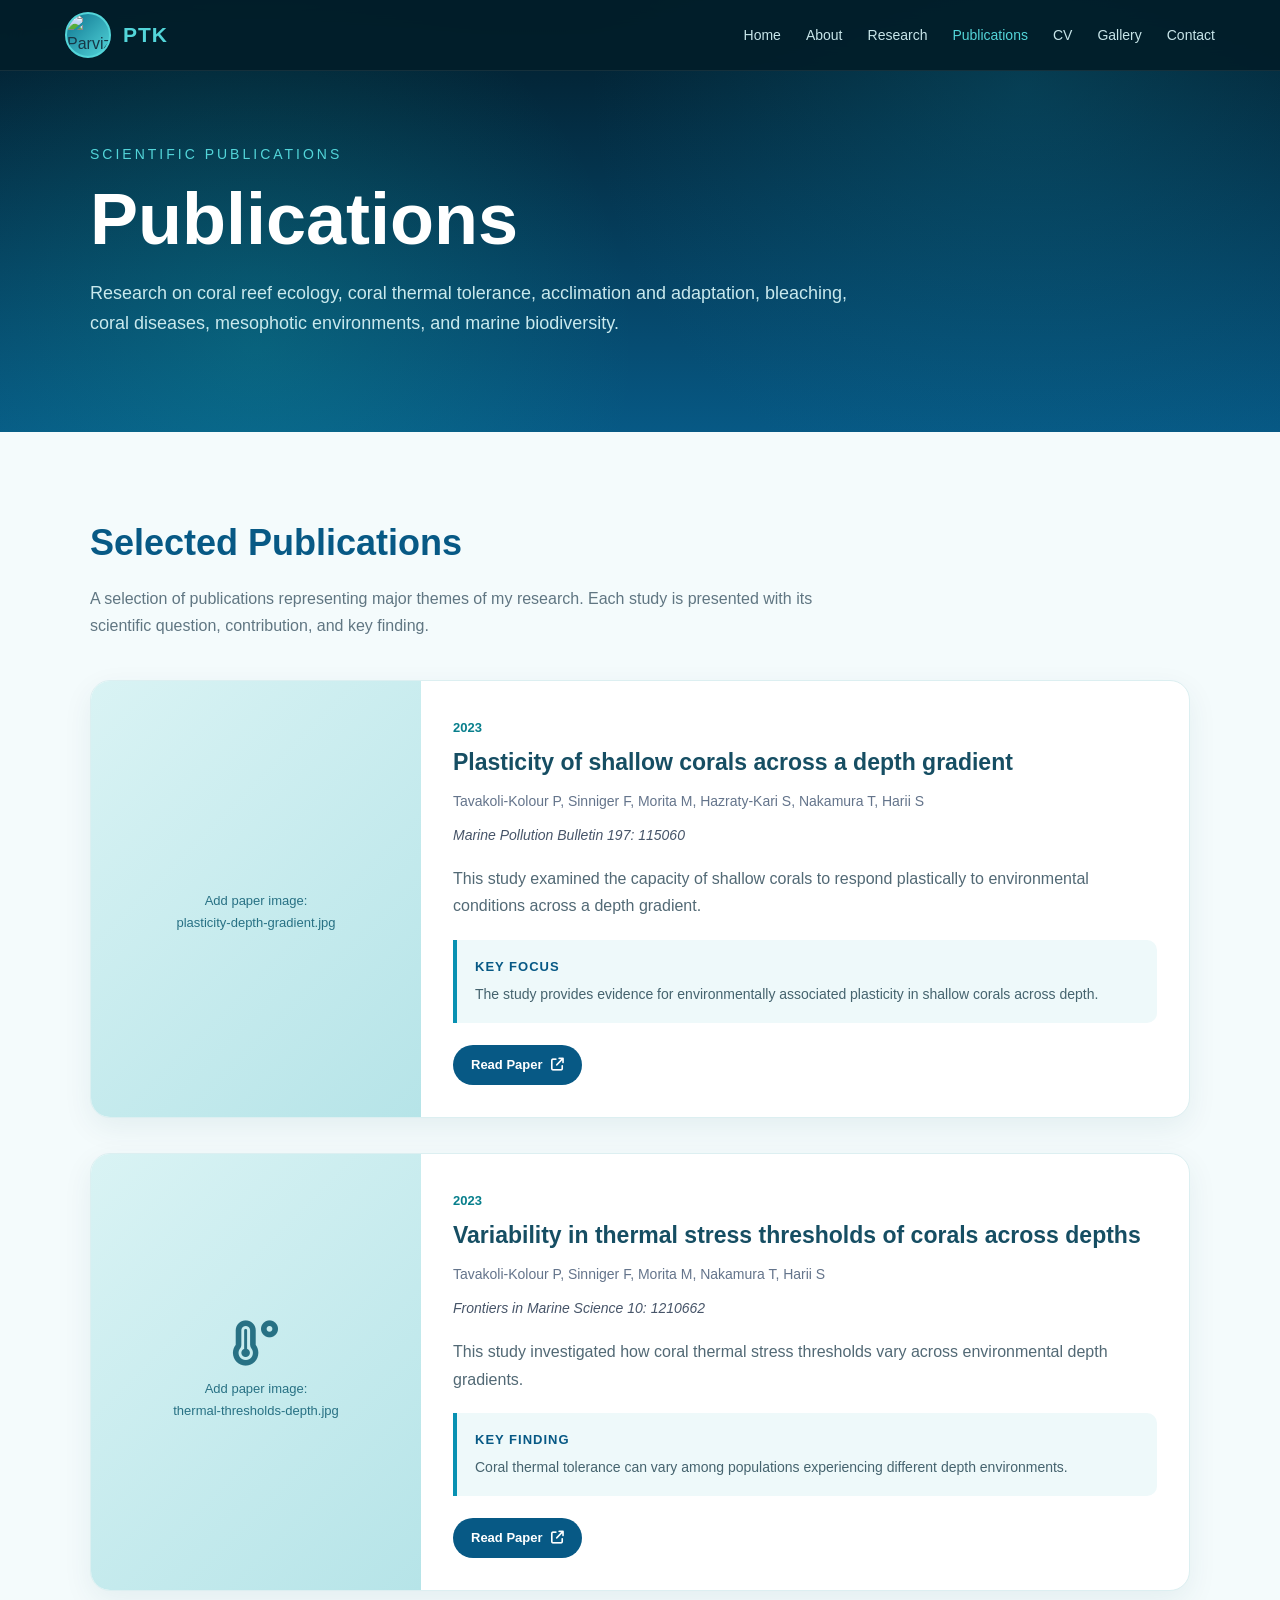
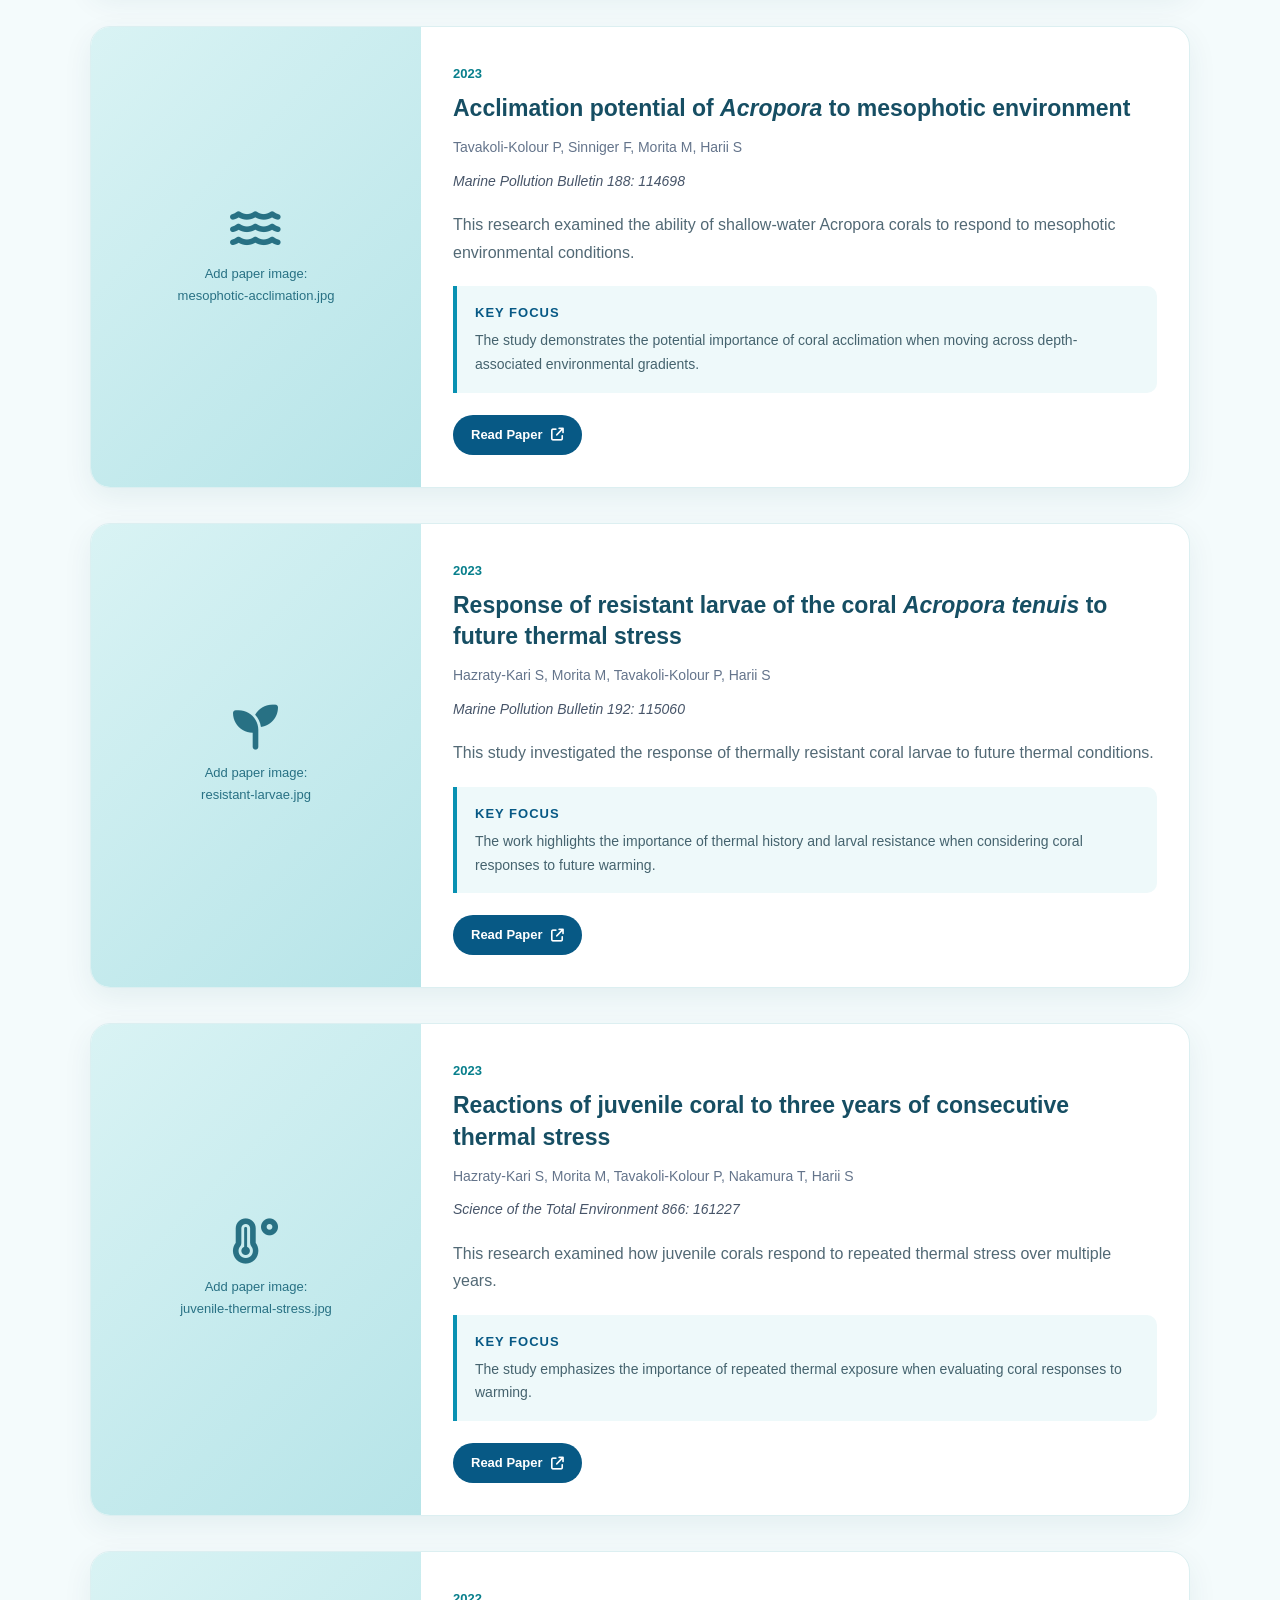
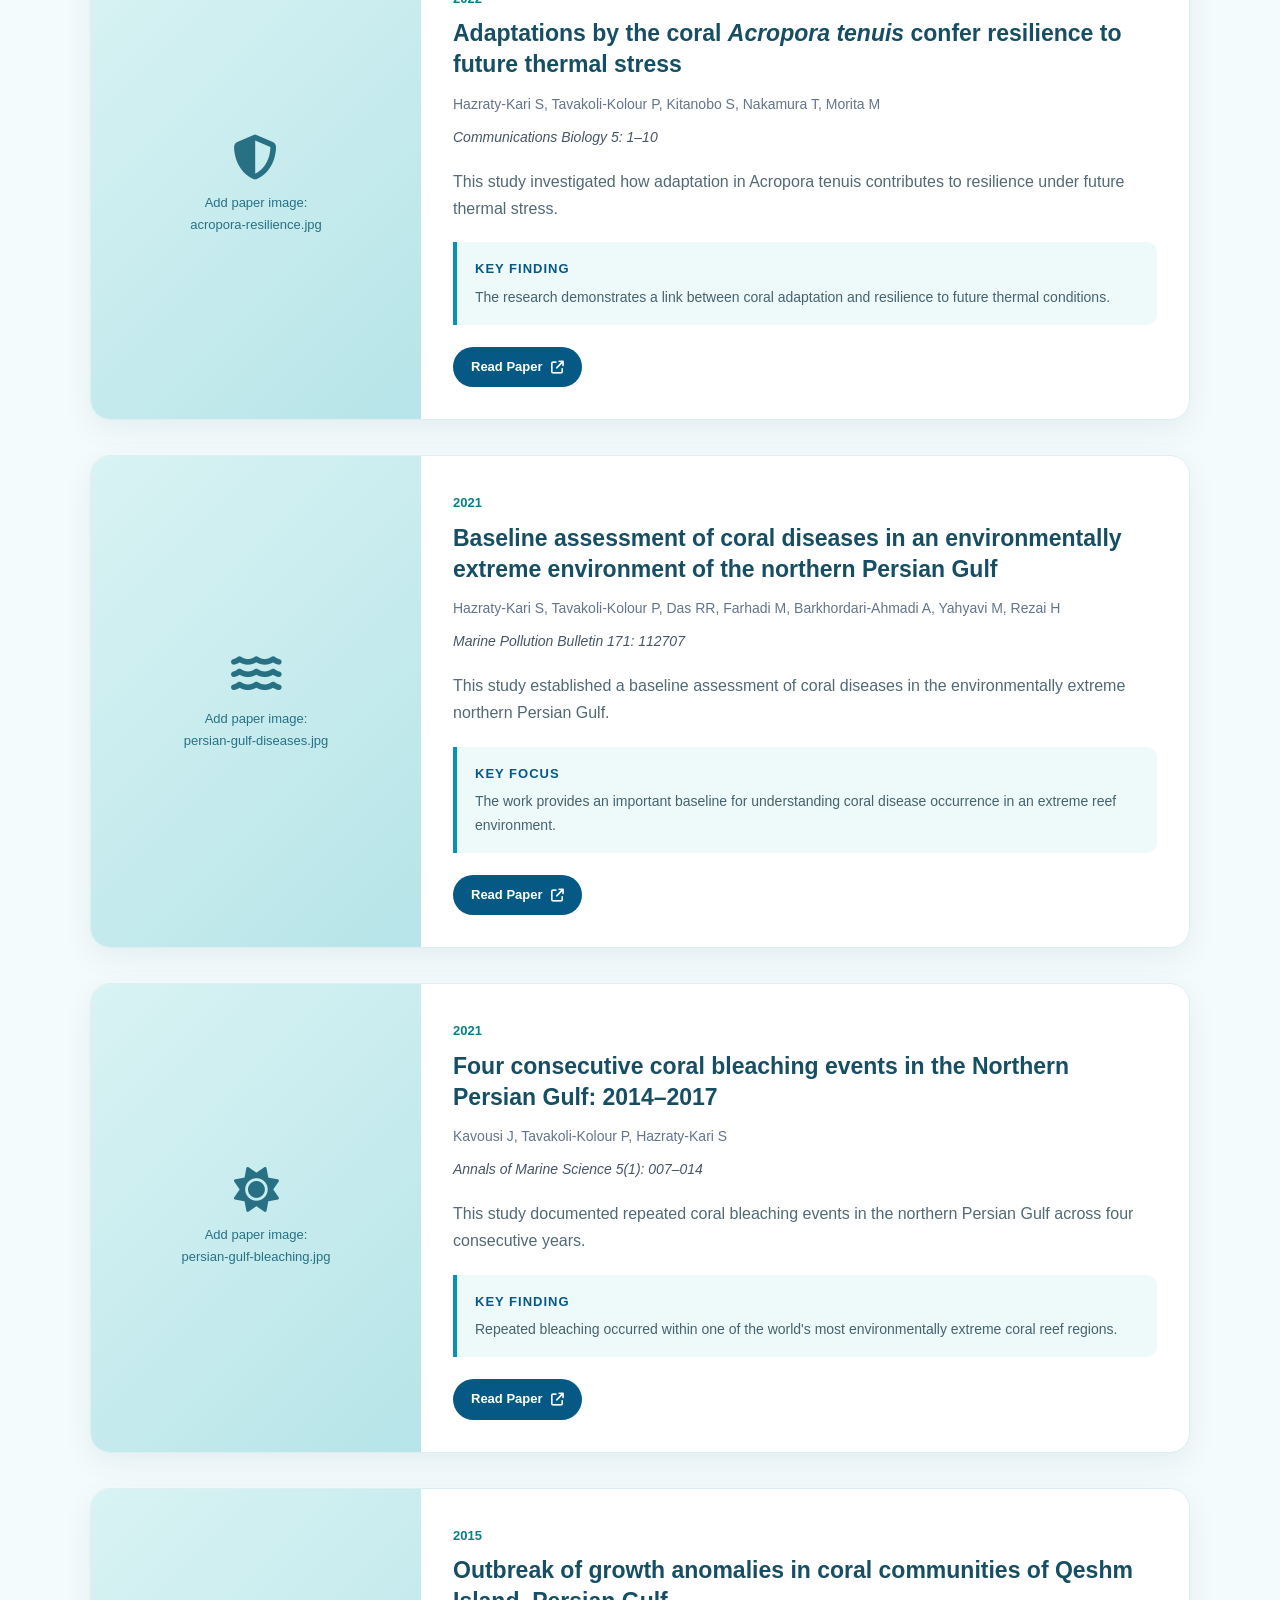
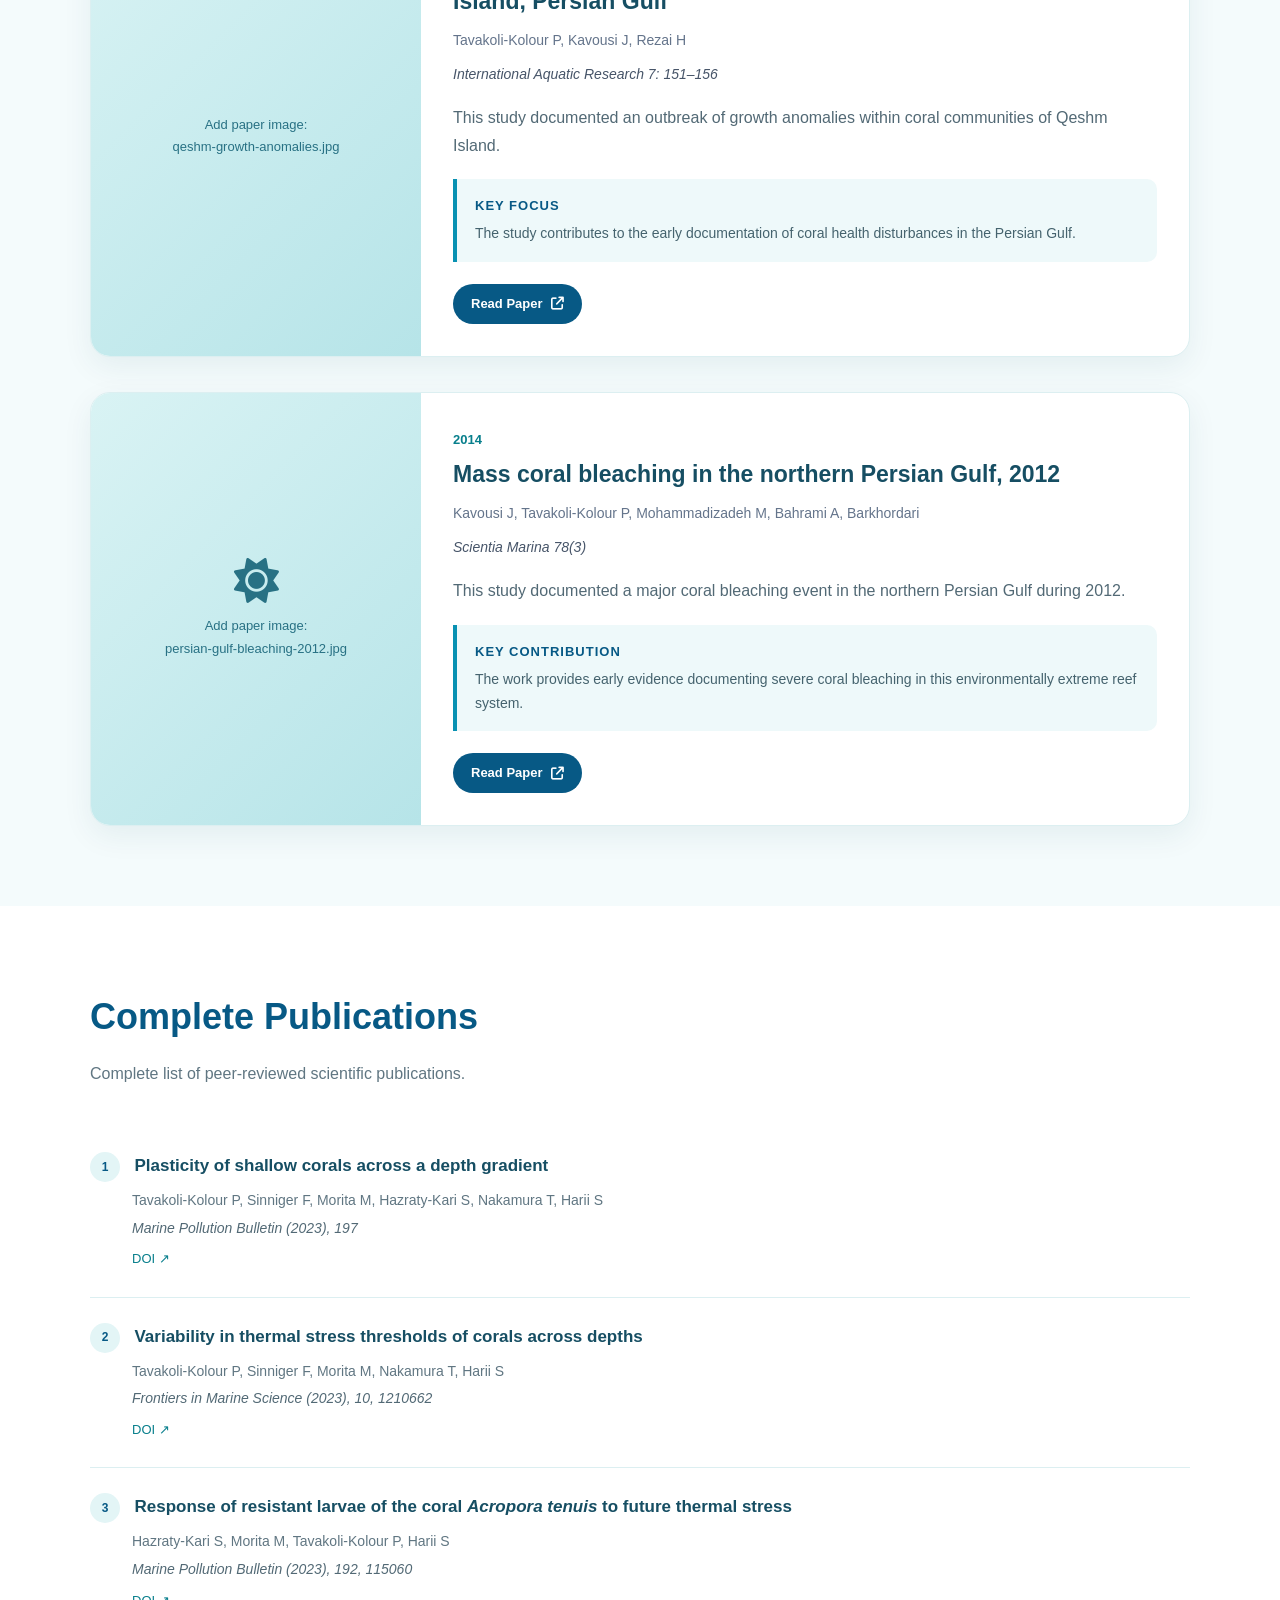
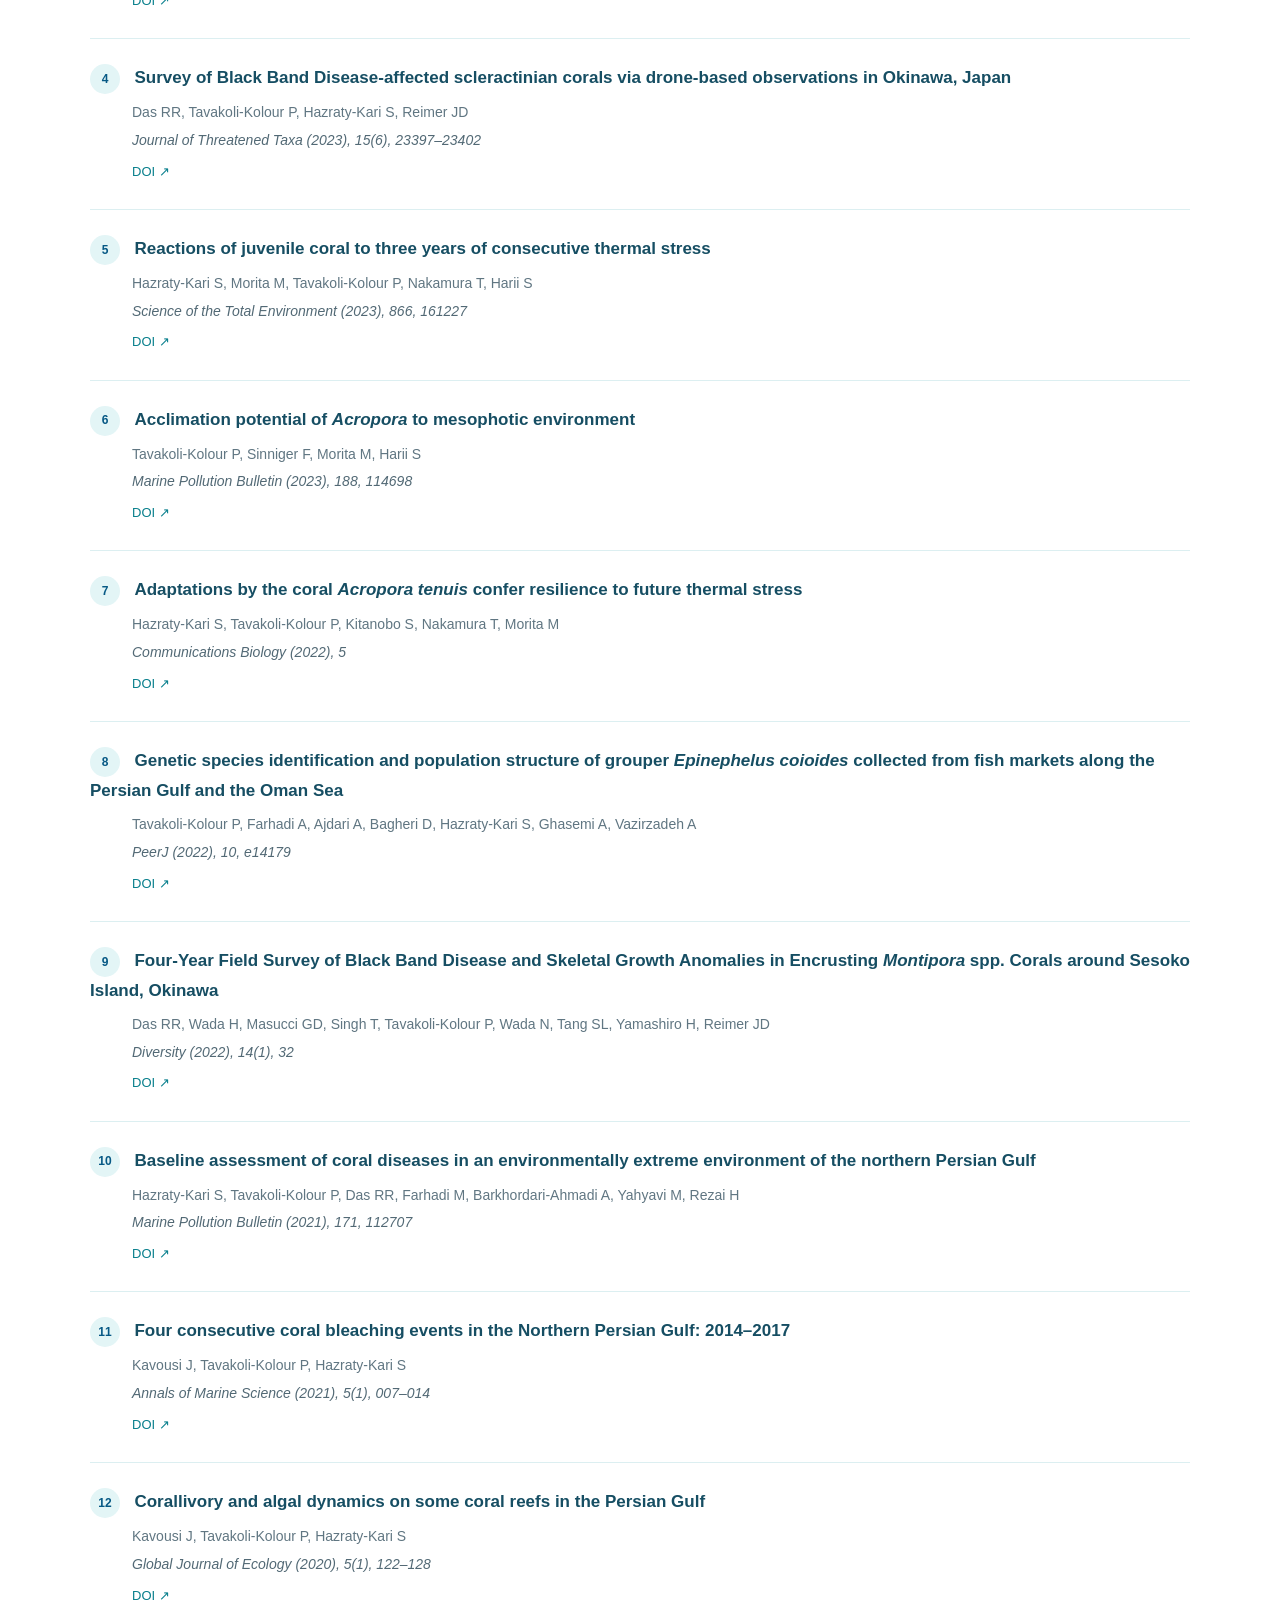
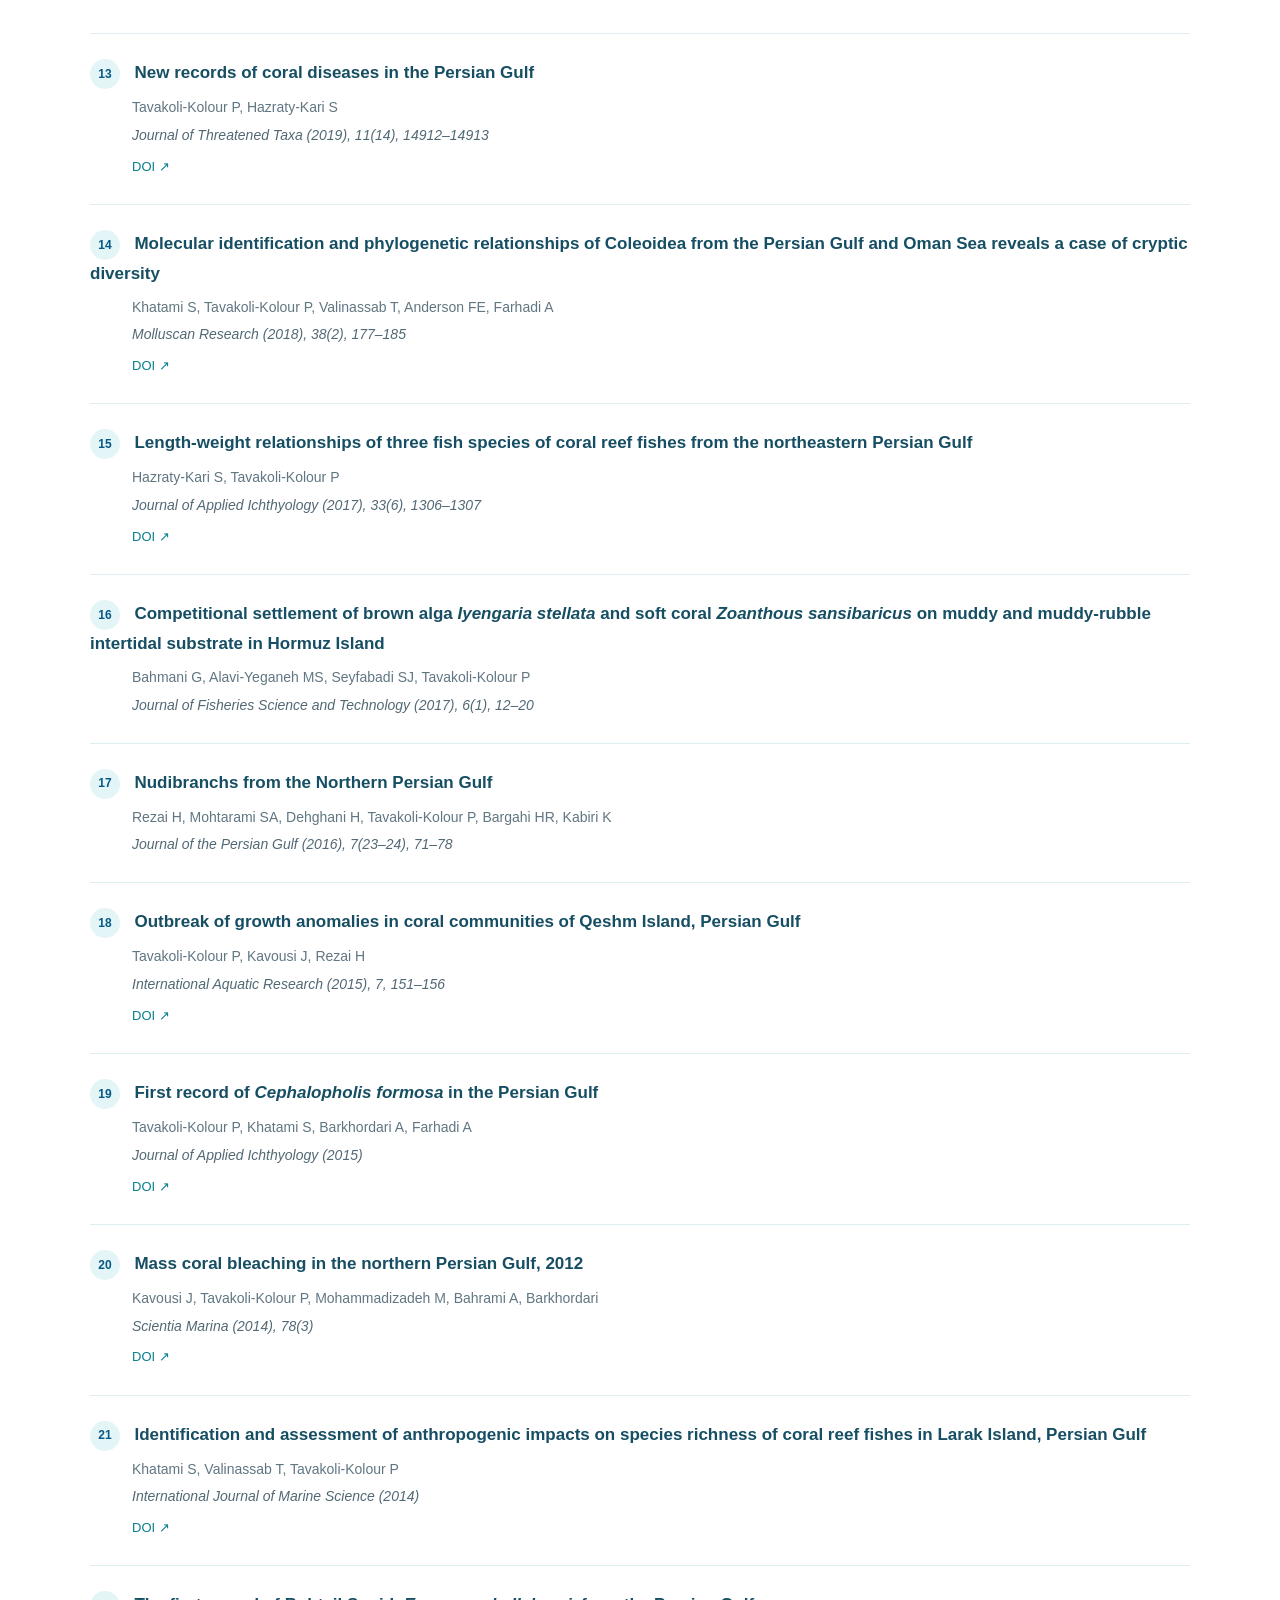
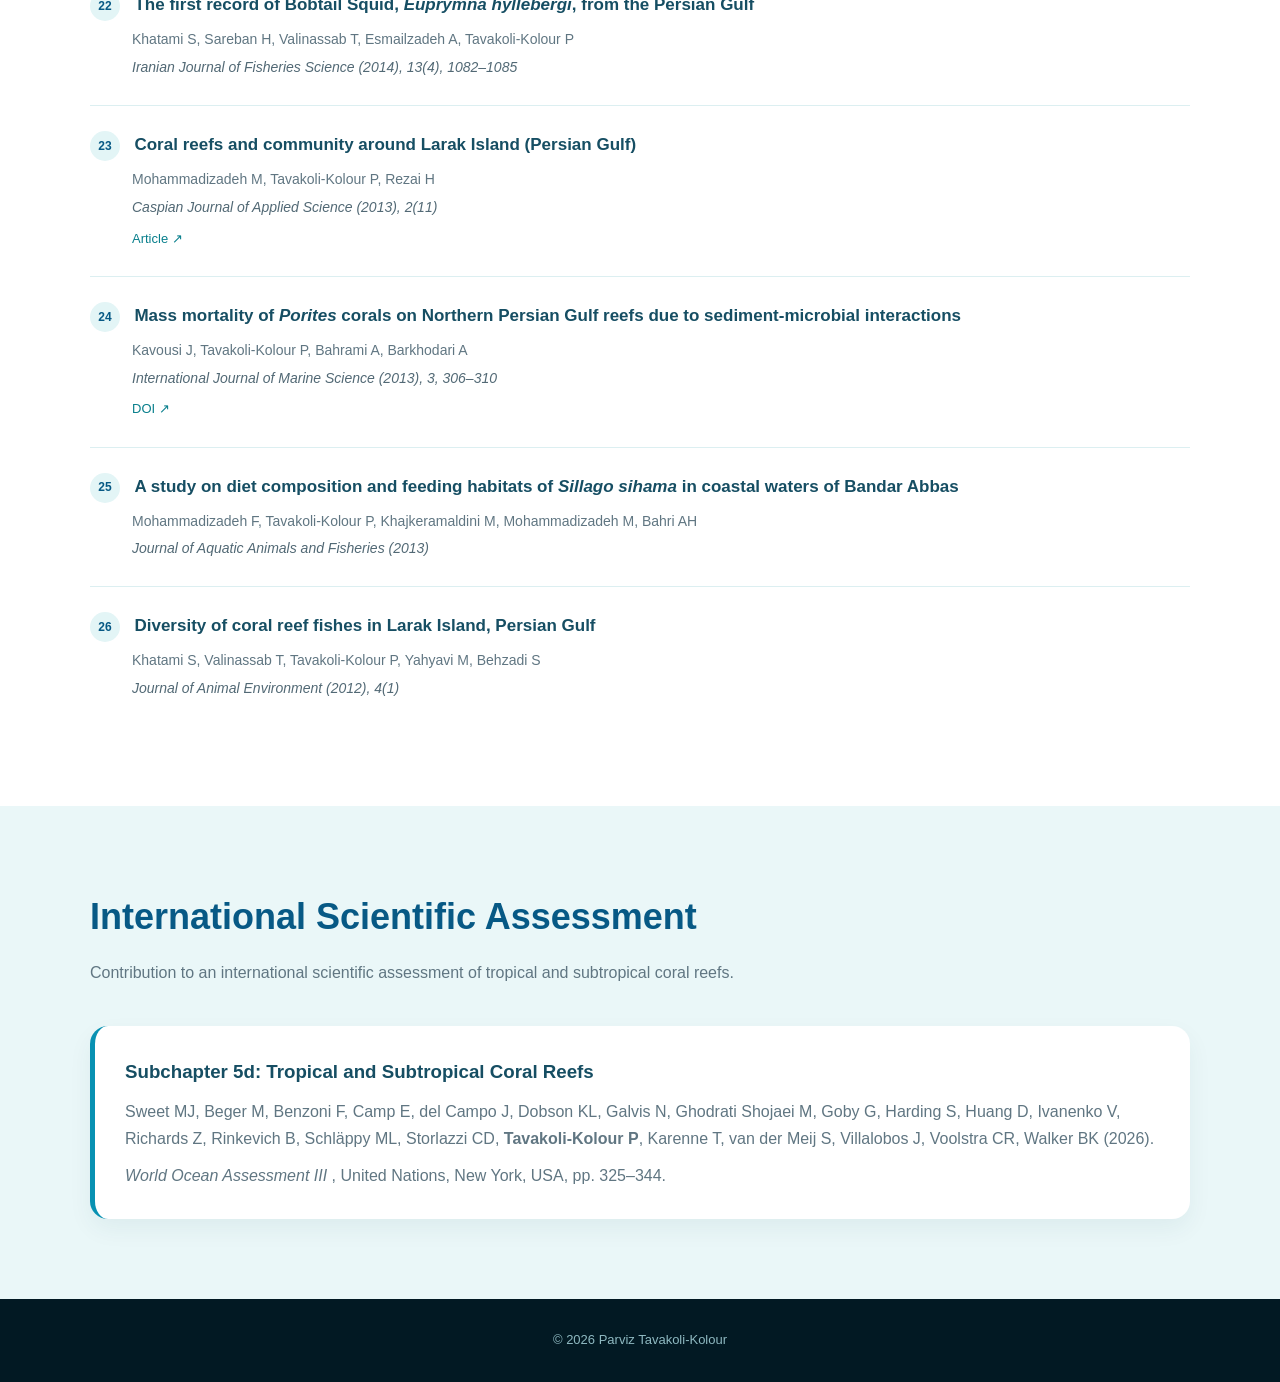
==== commit e26ea304: "Update index.html" ====
--- a/index.html
+++ b/index.html
@@ -1,4 +1,3 @@
-```html
 <!DOCTYPE html>
 <html lang="en">
 
@@ -10,22 +9,17 @@
           content="width=device-width, initial-scale=1.0">
 
     <title>
-        Parviz Tavakoli-Kolour | Marine Scientist
+        Publications | Parviz Tavakoli-Kolour
     </title>
 
     <meta name="description"
-          content="Parviz Tavakoli-Kolour — Marine Scientist and Coral Reef Ecologist.">
-
-    <!-- Font Awesome Icons -->
+          content="Scientific publications by Parviz Tavakoli-Kolour in coral reef ecology, coral thermal tolerance, acclimation, bleaching, disease, and marine ecology.">
+
     <link rel="stylesheet"
           href="https://cdnjs.cloudflare.com/ajax/libs/font-awesome/6.5.2/css/all.min.css">
 
 
     <style>
-
-        /* =========================================
-           RESET
-        ========================================= */
 
         * {
             margin: 0;
@@ -33,113 +27,67 @@
             box-sizing: border-box;
         }
 
-
         html {
             scroll-behavior: smooth;
         }
 
-
         body {
-
-            font-family:
-                Arial,
-                Helvetica,
-                sans-serif;
-
-            color: #e8f7fa;
+            font-family: Arial, Helvetica, sans-serif;
+            color: #173746;
+            background: #f4fbfc;
+            line-height: 1.7;
+        }
+
+        a {
+            text-decoration: none;
+            color: inherit;
+        }
+
+
+        /* =========================
+           NAVIGATION
+        ========================= */
+
+        nav {
+            position: fixed;
+            top: 0;
+            left: 0;
+            width: 100%;
+            z-index: 1000;
 
             background:
-                #031f2b;
-
-            line-height: 1.7;
-
-        }
-
-
-        a {
-
-            text-decoration: none;
-
-            color: inherit;
-
-        }
-
-
-        /* =========================================
-           NAVIGATION
-        ========================================= */
-
-        nav {
-
-            position: fixed;
-
-            top: 0;
-
-            left: 0;
-
-            width: 100%;
-
-            z-index: 1000;
-
-            background:
-                rgba(2, 30, 42, 0.88);
-
-            backdrop-filter:
-                blur(12px);
+                rgba(2, 30, 42, 0.94);
+
+            backdrop-filter: blur(12px);
 
             border-bottom:
-                1px solid
-                rgba(255,255,255,0.08);
-
-        }
-
+                1px solid rgba(255,255,255,0.08);
+        }
 
         .nav-container {
-
             max-width: 1200px;
-
             margin: auto;
-
-            padding:
-                12px 25px;
+            padding: 12px 25px;
 
             display: flex;
-
             align-items: center;
-
             justify-content: space-between;
-
-        }
-
-
-        /* =========================================
-           PTK LOGO
-        ========================================= */
+        }
 
         .brand {
-
             display: flex;
-
             align-items: center;
-
             gap: 12px;
-
-        }
-
+        }
 
         .profile-photo {
-
             width: 46px;
-
             height: 46px;
-
             border-radius: 50%;
-
             object-fit: cover;
 
             border:
-                2px solid
-                #53d5d9;
+                2px solid #53d5d9;
 
             background:
                 linear-gradient(
@@ -147,84 +95,58 @@
                     #0e7490,
                     #53d5d9
                 );
-
-        }
-
+        }
 
         .brand-name {
-
             font-size: 21px;
-
             font-weight: bold;
-
             letter-spacing: 1px;
-
             color: white;
-
-        }
-
+        }
 
         .brand-name span {
-
             color: #53d5d9;
-
-        }
-
-
-        /* =========================================
-           NAV LINKS
-        ========================================= */
+        }
 
         .nav-links {
-
             display: flex;
-
             list-style: none;
-
             gap: 25px;
-
-        }
-
+        }
 
         .nav-links a {
-
             font-size: 14px;
-
             color: #c7e5e9;
-
             transition: 0.3s;
-
-        }
-
-
-        .nav-links a:hover {
-
+        }
+
+        .nav-links a:hover,
+        .nav-links .active {
             color: #53d5d9;
-
-        }
-
-
-        /* =========================================
-           HERO
-        ========================================= */
-
-        .hero {
-
-            min-height: 100vh;
-
-            position: relative;
-
-            overflow: hidden;
+        }
+
+
+        /* =========================
+           PAGE HERO
+        ========================= */
+
+        .page-hero {
+
+            min-height: 48vh;
 
             display: flex;
-
             align-items: center;
+
+            padding:
+                130px 25px 80px;
+
+            color: white;
 
             background:
 
                 radial-gradient(
                     circle at 20% 80%,
-                    rgba(20,184,166,0.18),
+                    rgba(20,184,166,0.20),
                     transparent 35%
                 ),
 
@@ -236,514 +158,405 @@
 
                 linear-gradient(
                     180deg,
-                    #021b28 0%,
-                    #04364a 55%,
-                    #075985 100%
+                    #021b28,
+                    #075985
                 );
+        }
+
+        .page-hero-container {
+            max-width: 1100px;
+            width: 100%;
+            margin: auto;
+        }
+
+        .eyebrow {
+            color: #53d5d9;
+            font-size: 14px;
+            letter-spacing: 3px;
+            text-transform: uppercase;
+            margin-bottom: 15px;
+        }
+
+        .page-hero h1 {
+            font-size: clamp(45px, 7vw, 72px);
+            line-height: 1.05;
+            margin-bottom: 20px;
+        }
+
+        .page-hero p {
+            max-width: 760px;
+            font-size: 18px;
+            color: #c9e9ed;
+        }
+
+
+        /* =========================
+           CONTENT
+        ========================= */
+
+        .container {
+            max-width: 1100px;
+            margin: auto;
+        }
+
+        .section {
+            padding: 80px 25px;
+        }
+
+        .section-title {
+            font-size: 36px;
+            color: #075985;
+            margin-bottom: 12px;
+        }
+
+        .section-intro {
+            max-width: 780px;
+            color: #607682;
+            margin-bottom: 40px;
+        }
+
+
+        /* =========================
+           FEATURED PUBLICATIONS
+        ========================= */
+
+        .featured-grid {
+            display: grid;
+            gap: 35px;
+        }
+
+        .publication-card {
+
+            display: grid;
+
+            grid-template-columns:
+                330px 1fr;
+
+            background: white;
+
+            border-radius: 20px;
+
+            overflow: hidden;
+
+            border:
+                1px solid #dceff1;
+
+            box-shadow:
+                0 10px 30px
+                rgba(4,70,90,0.07);
+
+            transition: 0.3s;
+        }
+
+        .publication-card:hover {
+            transform: translateY(-5px);
+
+            box-shadow:
+                0 18px 40px
+                rgba(4,70,90,0.12);
+        }
+
+        .publication-image {
+
+            min-height: 270px;
+
+            background:
+                linear-gradient(
+                    135deg,
+                    #d9f3f4,
+                    #b6e4e8
+                );
+
+            display: flex;
+            align-items: center;
+            justify-content: center;
+
+            overflow: hidden;
+        }
+
+        .publication-image img {
+
+            width: 100%;
+            height: 100%;
+
+            object-fit: cover;
+        }
+
+        .image-placeholder {
+
+            text-align: center;
+
+            color: #287184;
+
+            padding: 30px;
+        }
+
+        .image-placeholder i {
+            font-size: 45px;
+            margin-bottom: 12px;
+        }
+
+        .image-placeholder p {
+            font-size: 13px;
+        }
+
+        .publication-content {
+            padding: 32px;
+        }
+
+        .publication-year {
+            display: inline-block;
+
+            color: #087f8c;
+
+            font-size: 13px;
+
+            font-weight: bold;
+
+            margin-bottom: 8px;
+        }
+
+        .publication-title {
+
+            font-size: 23px;
+
+            line-height: 1.35;
+
+            color: #164e63;
+
+            margin-bottom: 12px;
+        }
+
+        .authors {
+            font-size: 14px;
+            color: #64748b;
+            margin-bottom: 10px;
+        }
+
+        .journal {
+            font-size: 14px;
+            font-style: italic;
+            color: #475569;
+            margin-bottom: 18px;
+        }
+
+        .description {
+            color: #526975;
+            margin-bottom: 20px;
+        }
+
+        .finding-box {
+
+            background:
+                #eef9fa;
+
+            border-left:
+                4px solid #0891b2;
 
             padding:
-                130px 25px 100px;
-
-        }
-
-
-        /* underwater light */
-
-        .hero::before {
-
-            content: "";
-
-            position: absolute;
-
-            width: 700px;
-
-            height: 700px;
-
-            top: -350px;
-
-            left: 50%;
-
-            transform:
-                translateX(-50%);
+                16px 18px;
+
+            margin-bottom: 22px;
+
+            border-radius:
+                0 10px 10px 0;
+        }
+
+        .finding-box strong {
+
+            display: block;
+
+            color: #075985;
+
+            margin-bottom: 5px;
+
+            font-size: 13px;
+
+            text-transform: uppercase;
+
+            letter-spacing: 1px;
+        }
+
+        .finding-box p {
+            color: #45636e;
+            font-size: 14px;
+        }
+
+        .read-paper {
+
+            display: inline-flex;
+
+            align-items: center;
+
+            gap: 8px;
+
+            padding:
+                9px 18px;
+
+            border-radius:
+                25px;
 
             background:
-                radial-gradient(
-                    ellipse,
-                    rgba(94,234,212,0.12),
-                    transparent 65%
-                );
-
-            pointer-events: none;
-
-        }
-
-
-        .hero-container {
-
-            max-width: 1200px;
-
-            width: 100%;
-
-            margin: auto;
-
-            position: relative;
-
-            z-index: 2;
-
-        }
-
-
-        .hero-content {
-
-            max-width: 850px;
-
-        }
-
-
-        .eyebrow {
-
-            display: inline-block;
-
-            color: #53d5d9;
-
-            font-size: 14px;
-
-            letter-spacing: 3px;
-
-            text-transform: uppercase;
-
-            margin-bottom: 18px;
-
-        }
-
-
-        .hero h1 {
-
-            font-size:
-                clamp(45px, 7vw, 82px);
-
-            line-height: 1.02;
-
-            font-weight: 700;
+                #075985;
 
             color: white;
 
-            margin-bottom: 22px;
-
-        }
-
-
-        .hero h2 {
-
-            font-size: 25px;
-
-            font-weight: 400;
-
-            color: #9de5e8;
-
-            margin-bottom: 25px;
-
-        }
-
-
-        .hero-description {
-
-            max-width: 760px;
-
-            font-size: 18px;
-
-            color: #c9e9ed;
-
-            margin-bottom: 32px;
-
-        }
-
-
-        /* =========================================
-           SOCIAL ICONS
-        ========================================= */
-
-        .social-icons {
-
-            display: flex;
-
-            gap: 12px;
-
-            margin-bottom: 35px;
-
-        }
-
-
-        .social-icons a {
-
-            width: 45px;
-
-            height: 45px;
-
-            display: flex;
+            font-size: 13px;
+
+            font-weight: bold;
+
+            transition: 0.3s;
+        }
+
+        .read-paper:hover {
+            background: #0891b2;
+            transform: translateY(-2px);
+        }
+
+
+        /* =========================
+           COMPLETE PUBLICATIONS
+        ========================= */
+
+        .complete-section {
+            background: white;
+        }
+
+        .publication-list {
+            display: grid;
+            gap: 0;
+        }
+
+        .publication-item {
+
+            padding:
+                25px 0;
+
+            border-bottom:
+                1px solid #dceff1;
+        }
+
+        .publication-item:last-child {
+            border-bottom: none;
+        }
+
+        .publication-number {
+
+            display: inline-flex;
+
+            width: 30px;
+            height: 30px;
 
             align-items: center;
-
             justify-content: center;
 
             border-radius: 50%;
 
-            border:
-                1px solid
-                rgba(255,255,255,0.25);
-
-            color: #d9f4f6;
-
             background:
-                rgba(255,255,255,0.05);
-
-            font-size: 18px;
-
-            transition: 0.3s;
-
-        }
-
-
-        .social-icons a:hover {
-
-            color: #031f2b;
-
-            background: #53d5d9;
-
-            border-color: #53d5d9;
-
-            transform:
-                translateY(-4px);
-
-        }
-
-
-        /* =========================================
-           BUTTONS
-        ========================================= */
-
-        .buttons {
-
-            display: flex;
-
-            flex-wrap: wrap;
-
-            gap: 15px;
-
-        }
-
-
-        .button {
-
-            padding:
-                12px 25px;
-
-            border-radius: 30px;
-
-            font-weight: bold;
-
-            transition: 0.3s;
-
-        }
-
-
-        .button-primary {
-
-            background: #53d5d9;
-
-            color: #032b3b;
-
-        }
-
-
-        .button-primary:hover {
-
-            transform:
-                translateY(-3px);
-
-            background: #7de7e9;
-
-        }
-
-
-        .button-outline {
-
-            border:
-                1px solid
-                #65dce0;
-
-            color: #bceef0;
-
-        }
-
-
-        .button-outline:hover {
-
-            background:
-                rgba(83,213,217,0.12);
-
-            transform:
-                translateY(-3px);
-
-        }
-
-
-        /* =========================================
-           OCEAN DIVIDER
-        ========================================= */
-
-        .wave {
-
-            height: 80px;
-
-            margin-top: -80px;
-
-            position: relative;
-
-            z-index: 5;
-
-            background:
-                #f4fbfc;
-
-            clip-path:
-                ellipse(75% 70% at 50% 100%);
-
-        }
-
-
-        /* =========================================
-           MAIN CONTENT
-        ========================================= */
-
-        .light-section {
-
-            background:
-                #f4fbfc;
-
-            color:
-                #173746;
-
-            padding:
-                90px 25px;
-
-        }
-
-
-        .container {
-
-            max-width: 1100px;
-
-            margin: auto;
-
-        }
-
-
-        .section-title {
-
-            font-size: 38px;
+                #e3f5f6;
 
             color:
                 #075985;
 
-            margin-bottom: 15px;
-
-        }
-
-
-        .section-text {
-
-            max-width: 760px;
-
-            color:
-                #526975;
+            font-size: 12px;
+
+            font-weight: bold;
+
+            margin-right: 10px;
+
+            vertical-align: top;
+        }
+
+        .publication-item-title {
+
+            display: inline;
 
             font-size: 17px;
 
-        }
-
-
-        /* =========================================
-           INTRO CARDS
-        ========================================= */
-
-        .intro-grid {
-
-            display: grid;
-
-            grid-template-columns:
-                repeat(3,1fr);
-
-            gap: 25px;
-
-            margin-top: 45px;
-
-        }
-
-
-        .intro-card {
-
-            background:
-                white;
+            font-weight: bold;
+
+            color: #164e63;
+        }
+
+        .publication-item-authors {
+
+            margin-top: 7px;
+
+            margin-left: 42px;
+
+            color: #607682;
+
+            font-size: 14px;
+        }
+
+        .publication-item-journal {
+
+            margin-top: 4px;
+
+            margin-left: 42px;
+
+            color: #526975;
+
+            font-size: 14px;
+
+            font-style: italic;
+        }
+
+        .doi {
+
+            display: inline-block;
+
+            margin-top: 8px;
+
+            margin-left: 42px;
+
+            color: #087f8c;
+
+            font-size: 13px;
+        }
+
+        .doi:hover {
+            text-decoration: underline;
+        }
+
+
+        /* =========================
+           REPORT
+        ========================= */
+
+        .report-section {
+            background: #eaf7f8;
+        }
+
+        .report-card {
+
+            background: white;
 
             padding: 30px;
 
             border-radius: 18px;
 
-            border:
-                1px solid
-                #dceff1;
-
-            transition: 0.3s;
-
-        }
-
-
-        .intro-card:hover {
-
-            transform:
-                translateY(-5px);
+            border-left:
+                5px solid #0891b2;
 
             box-shadow:
-                0 15px 35px
-                rgba(4,70,90,0.10);
-
-        }
-
-
-        .intro-card i {
-
-            font-size: 30px;
-
-            color:
-                #0891b2;
-
-            margin-bottom: 20px;
-
-        }
-
-
-        .intro-card h3 {
-
-            color:
-                #075985;
-
+                0 10px 25px
+                rgba(4,70,90,0.06);
+        }
+
+        .report-card h3 {
+            color: #164e63;
             margin-bottom: 10px;
-
-        }
-
-
-        .intro-card p {
-
-            color:
-                #607682;
-
-            font-size: 15px;
-
-        }
-
-
-        /* =========================================
-           AFFILIATIONS
-        ========================================= */
-
-        .affiliations {
-
-            background:
-                #eaf7f8;
-
-            padding:
-                80px 25px;
-
-            text-align: center;
-
-        }
-
-
-        .affiliation-grid {
-
-            display: flex;
-
-            justify-content: center;
-
-            flex-wrap: wrap;
-
-            gap: 30px;
-
-            margin-top: 40px;
-
-        }
-
-
-        .university {
-
-            width: 230px;
-
-            min-height: 170px;
-
-            background:
-                white;
-
-            border-radius: 18px;
-
-            padding: 25px;
-
-            display: flex;
-
-            flex-direction: column;
-
-            align-items: center;
-
-            justify-content: center;
-
-            border:
-                1px solid
-                #d6ecee;
-
-            transition: 0.3s;
-
-        }
-
-
-        .university:hover {
-
-            transform:
-                translateY(-5px);
-
-            box-shadow:
-                0 12px 30px
-                rgba(0,0,0,0.08);
-
-        }
-
-
-        .university img {
-
-            max-width: 115px;
-
-            max-height: 80px;
-
-            object-fit: contain;
-
-            margin-bottom: 18px;
-
-        }
-
-
-        .university-name {
-
-            color:
-                #294d5a;
-
-            font-size: 14px;
-
-            font-weight: bold;
-
-        }
-
-
-        /* =========================================
+        }
+
+        .report-card p {
+            color: #607682;
+        }
+
+
+        /* =========================
            FOOTER
-        ========================================= */
+        ========================= */
 
         footer {
 
@@ -753,51 +566,40 @@
             color:
                 #8fb9c1;
 
-            text-align: center;
+            text-align:
+                center;
 
             padding:
                 30px 20px;
 
-            font-size: 13px;
-
-        }
-
-
-        /* =========================================
+            font-size:
+                13px;
+        }
+
+
+        /* =========================
            MOBILE
-        ========================================= */
+        ========================= */
 
         @media (max-width: 850px) {
 
             .nav-links {
-
                 display: none;
-
             }
 
-
-            .intro-grid {
-
+            .publication-card {
                 grid-template-columns: 1fr;
-
             }
 
-
-            .hero h1 {
-
+            .publication-image {
+                min-height: 230px;
+            }
+
+            .page-hero h1 {
                 font-size: 50px;
-
             }
 
-
-            .hero h2 {
-
-                font-size: 21px;
-
-            }
-
-        }
-
+        }
 
     </style>
 
@@ -807,45 +609,30 @@
 <body>
 
 
-<!-- =========================================
+<!-- =========================
      NAVIGATION
-========================================= -->
+========================= -->
 
 <nav>
 
     <div class="nav-container">
-
 
         <a href="index.html"
            class="brand">
-
-
-            <!--
-
-                Replace this file with your photo:
-
-                images/profile.jpg
-
-            -->
 
             <img
                 src="images/profile.jpg"
                 alt="Parviz Tavakoli-Kolour"
                 class="profile-photo">
 
-
             <div class="brand-name">
-
                 <span>PTK</span>
-
             </div>
 
-
         </a>
 
 
         <ul class="nav-links">
-
 
             <li>
                 <a href="index.html">
@@ -853,27 +640,24 @@
                 </a>
             </li>
 
-
             <li>
                 <a href="about.html">
                     About
                 </a>
             </li>
 
-
             <li>
                 <a href="research.html">
                     Research
                 </a>
             </li>
 
-
             <li>
-                <a href="publications.html">
+                <a href="publications.html"
+                   class="active">
                     Publications
                 </a>
             </li>
-
 
             <li>
                 <a href="cv.html">
@@ -881,21 +665,18 @@
                 </a>
             </li>
 
-
             <li>
                 <a href="gallery.html">
                     Gallery
                 </a>
             </li>
 
-
             <li>
                 <a href="contact.html">
                     Contact
                 </a>
             </li>
 
-
         </ul>
 
     </div>
@@ -903,164 +684,2153 @@
 </nav>
 
 
-<!-- =========================================
-     HERO
-========================================= -->
-
-<section class="hero">
-
-
-    <div class="hero-container">
-
-
-        <div class="hero-content">
-
-
-            <div class="eyebrow">
-
-                Marine Science · Coral Reefs
-
-            </div>
-
-
-            <h1>
-
-                Parviz
-                Tavakoli-Kolour
-
-            </h1>
-
-
-            <h2>
-
-                Marine Scientist &
-                Coral Reef Ecologist
-
-            </h2>
-
-
-            <p class="hero-description">
-
-                I investigate how coral reefs respond to
-                environmental variability and climate change,
-                with a focus on coral thermal tolerance,
-                acclimation, adaptation, bleaching,
-                mortality, and reef resilience.
+<!-- =========================
+     PAGE HEADER
+========================= -->
+
+<section class="page-hero">
+
+    <div class="page-hero-container">
+
+        <div class="eyebrow">
+            Scientific Publications
+        </div>
+
+        <h1>
+            Publications
+        </h1>
+
+        <p>
+
+            Research on coral reef ecology, coral thermal tolerance,
+            acclimation and adaptation, bleaching, coral diseases,
+            mesophotic environments, and marine biodiversity.
+
+        </p>
+
+    </div>
+
+</section>
+
+
+<!-- =========================
+     FEATURED PUBLICATIONS
+========================= -->
+
+<section class="section">
+
+    <div class="container">
+
+        <h2 class="section-title">
+            Selected Publications
+        </h2>
+
+        <p class="section-intro">
+
+            A selection of publications representing major themes
+            of my research. Each study is presented with its
+            scientific question, contribution, and key finding.
+
+        </p>
+
+
+        <div class="featured-grid">
+
+
+            <!-- =================================
+                 PAPER 1
+            ================================= -->
+
+            <article class="publication-card">
+
+
+                <div class="publication-image">
+
+                    <img
+                        src="images/publications/plasticity-depth-gradient.jpg"
+                        alt="Plasticity of shallow corals across a depth gradient"
+                        onerror="this.style.display='none'; this.nextElementSibling.style.display='block';">
+
+                    <div class="image-placeholder"
+                         style="display:none;">
+
+                        <i class="fa-solid fa-coral"></i>
+
+                        <p>
+                            Add paper image:<br>
+                            plasticity-depth-gradient.jpg
+                        </p>
+
+                    </div>
+
+                </div>
+
+
+                <div class="publication-content">
+
+
+                    <span class="publication-year">
+                        2023
+                    </span>
+
+
+                    <h3 class="publication-title">
+
+                        Plasticity of shallow corals
+                        across a depth gradient
+
+                    </h3>
+
+
+                    <p class="authors">
+
+                        Tavakoli-Kolour P, Sinniger F,
+                        Morita M, Hazraty-Kari S,
+                        Nakamura T, Harii S
+
+                    </p>
+
+
+                    <p class="journal">
+
+                        Marine Pollution Bulletin 197:
+                        115060
+
+                    </p>
+
+
+                    <p class="description">
+
+                        This study examined the capacity of shallow
+                        corals to respond plastically to environmental
+                        conditions across a depth gradient.
+
+                    </p>
+
+
+                    <div class="finding-box">
+
+                        <strong>
+                            Key focus
+                        </strong>
+
+                        <p>
+
+                            The study provides evidence for
+                            environmentally associated plasticity
+                            in shallow corals across depth.
+
+                        </p>
+
+                    </div>
+
+
+                    <a
+                        href="https://doi.org/10.1016/j.marpolbul.2023.115792"
+                        target="_blank"
+                        rel="noopener"
+                        class="read-paper">
+
+                        Read Paper
+                        <i class="fa-solid fa-arrow-up-right-from-square"></i>
+
+                    </a>
+
+                </div>
+
+            </article>
+
+
+            <!-- =================================
+                 PAPER 2
+            ================================= -->
+
+            <article class="publication-card">
+
+
+                <div class="publication-image">
+
+                    <img
+                        src="images/publications/thermal-thresholds-depth.jpg"
+                        alt="Variability in thermal stress thresholds of corals across depths"
+                        onerror="this.style.display='none'; this.nextElementSibling.style.display='block';">
+
+                    <div class="image-placeholder"
+                         style="display:none;">
+
+                        <i class="fa-solid fa-temperature-high"></i>
+
+                        <p>
+                            Add paper image:<br>
+                            thermal-thresholds-depth.jpg
+                        </p>
+
+                    </div>
+
+                </div>
+
+
+                <div class="publication-content">
+
+
+                    <span class="publication-year">
+                        2023
+                    </span>
+
+
+                    <h3 class="publication-title">
+
+                        Variability in thermal stress
+                        thresholds of corals across depths
+
+                    </h3>
+
+
+                    <p class="authors">
+
+                        Tavakoli-Kolour P, Sinniger F,
+                        Morita M, Nakamura T, Harii S
+
+                    </p>
+
+
+                    <p class="journal">
+
+                        Frontiers in Marine Science 10:
+                        1210662
+
+                    </p>
+
+
+                    <p class="description">
+
+                        This study investigated how coral thermal
+                        stress thresholds vary across environmental
+                        depth gradients.
+
+                    </p>
+
+
+                    <div class="finding-box">
+
+                        <strong>
+                            Key finding
+                        </strong>
+
+                        <p>
+
+                            Coral thermal tolerance can vary
+                            among populations experiencing
+                            different depth environments.
+
+                        </p>
+
+                    </div>
+
+
+                    <a
+                        href="https://doi.org/10.3389/fmars.2023.1210662"
+                        target="_blank"
+                        rel="noopener"
+                        class="read-paper">
+
+                        Read Paper
+                        <i class="fa-solid fa-arrow-up-right-from-square"></i>
+
+                    </a>
+
+                </div>
+
+            </article>
+
+
+            <!-- =================================
+                 PAPER 3
+            ================================= -->
+
+            <article class="publication-card">
+
+
+                <div class="publication-image">
+
+                    <img
+                        src="images/publications/mesophotic-acclimation.jpg"
+                        alt="Acclimation potential of Acropora to mesophotic environment"
+                        onerror="this.style.display='none'; this.nextElementSibling.style.display='block';">
+
+                    <div class="image-placeholder"
+                         style="display:none;">
+
+                        <i class="fa-solid fa-water"></i>
+
+                        <p>
+                            Add paper image:<br>
+                            mesophotic-acclimation.jpg
+                        </p>
+
+                    </div>
+
+                </div>
+
+
+                <div class="publication-content">
+
+
+                    <span class="publication-year">
+                        2023
+                    </span>
+
+
+                    <h3 class="publication-title">
+
+                        Acclimation potential of
+                        <i>Acropora</i> to mesophotic environment
+
+                    </h3>
+
+
+                    <p class="authors">
+
+                        Tavakoli-Kolour P, Sinniger F,
+                        Morita M, Harii S
+
+                    </p>
+
+
+                    <p class="journal">
+
+                        Marine Pollution Bulletin 188:
+                        114698
+
+                    </p>
+
+
+                    <p class="description">
+
+                        This research examined the ability of
+                        shallow-water Acropora corals to respond
+                        to mesophotic environmental conditions.
+
+                    </p>
+
+
+                    <div class="finding-box">
+
+                        <strong>
+                            Key focus
+                        </strong>
+
+                        <p>
+
+                            The study demonstrates the potential
+                            importance of coral acclimation when
+                            moving across depth-associated
+                            environmental gradients.
+
+                        </p>
+
+                    </div>
+
+
+                    <a
+                        href="https://doi.org/10.1016/j.marpolbul.2023.114698"
+                        target="_blank"
+                        rel="noopener"
+                        class="read-paper">
+
+                        Read Paper
+                        <i class="fa-solid fa-arrow-up-right-from-square"></i>
+
+                    </a>
+
+                </div>
+
+            </article>
+
+
+            <!-- =================================
+                 PAPER 4
+            ================================= -->
+
+            <article class="publication-card">
+
+
+                <div class="publication-image">
+
+                    <img
+                        src="images/publications/resistant-larvae.jpg"
+                        alt="Response of resistant larvae of Acropora tenuis to future thermal stress"
+                        onerror="this.style.display='none'; this.nextElementSibling.style.display='block';">
+
+                    <div class="image-placeholder"
+                         style="display:none;">
+
+                        <i class="fa-solid fa-seedling"></i>
+
+                        <p>
+                            Add paper image:<br>
+                            resistant-larvae.jpg
+                        </p>
+
+                    </div>
+
+                </div>
+
+
+                <div class="publication-content">
+
+
+                    <span class="publication-year">
+                        2023
+                    </span>
+
+
+                    <h3 class="publication-title">
+
+                        Response of resistant larvae of the coral
+                        <i>Acropora tenuis</i> to future thermal stress
+
+                    </h3>
+
+
+                    <p class="authors">
+
+                        Hazraty-Kari S, Morita M,
+                        Tavakoli-Kolour P, Harii S
+
+                    </p>
+
+
+                    <p class="journal">
+
+                        Marine Pollution Bulletin 192:
+                        115060
+
+                    </p>
+
+
+                    <p class="description">
+
+                        This study investigated the response of
+                        thermally resistant coral larvae to
+                        future thermal conditions.
+
+                    </p>
+
+
+                    <div class="finding-box">
+
+                        <strong>
+                            Key focus
+                        </strong>
+
+                        <p>
+
+                            The work highlights the importance of
+                            thermal history and larval resistance
+                            when considering coral responses to
+                            future warming.
+
+                        </p>
+
+                    </div>
+
+
+                    <a
+                        href="https://doi.org/10.1016/j.marpolbul.2023.115060"
+                        target="_blank"
+                        rel="noopener"
+                        class="read-paper">
+
+                        Read Paper
+                        <i class="fa-solid fa-arrow-up-right-from-square"></i>
+
+                    </a>
+
+                </div>
+
+            </article>
+
+
+            <!-- =================================
+                 PAPER 5
+            ================================= -->
+
+            <article class="publication-card">
+
+
+                <div class="publication-image">
+
+                    <img
+                        src="images/publications/juvenile-thermal-stress.jpg"
+                        alt="Juvenile coral response to consecutive thermal stress"
+                        onerror="this.style.display='none'; this.nextElementSibling.style.display='block';">
+
+                    <div class="image-placeholder"
+                         style="display:none;">
+
+                        <i class="fa-solid fa-temperature-high"></i>
+
+                        <p>
+                            Add paper image:<br>
+                            juvenile-thermal-stress.jpg
+                        </p>
+
+                    </div>
+
+                </div>
+
+
+                <div class="publication-content">
+
+
+                    <span class="publication-year">
+                        2023
+                    </span>
+
+
+                    <h3 class="publication-title">
+
+                        Reactions of juvenile coral to
+                        three years of consecutive thermal stress
+
+                    </h3>
+
+
+                    <p class="authors">
+
+                        Hazraty-Kari S, Morita M,
+                        Tavakoli-Kolour P, Nakamura T, Harii S
+
+                    </p>
+
+
+                    <p class="journal">
+
+                        Science of the Total Environment 866:
+                        161227
+
+                    </p>
+
+
+                    <p class="description">
+
+                        This research examined how juvenile corals
+                        respond to repeated thermal stress over
+                        multiple years.
+
+                    </p>
+
+
+                    <div class="finding-box">
+
+                        <strong>
+                            Key focus
+                        </strong>
+
+                        <p>
+
+                            The study emphasizes the importance
+                            of repeated thermal exposure when
+                            evaluating coral responses to warming.
+
+                        </p>
+
+                    </div>
+
+
+                    <a
+                        href="https://doi.org/10.1016/j.scitotenv.2022.161227"
+                        target="_blank"
+                        rel="noopener"
+                        class="read-paper">
+
+                        Read Paper
+                        <i class="fa-solid fa-arrow-up-right-from-square"></i>
+
+                    </a>
+
+                </div>
+
+            </article>
+
+
+            <!-- =================================
+                 PAPER 6
+            ================================= -->
+
+            <article class="publication-card">
+
+
+                <div class="publication-image">
+
+                    <img
+                        src="images/publications/acropora-resilience.jpg"
+                        alt="Acropora thermal resilience"
+                        onerror="this.style.display='none'; this.nextElementSibling.style.display='block';">
+
+                    <div class="image-placeholder"
+                         style="display:none;">
+
+                        <i class="fa-solid fa-shield-halved"></i>
+
+                        <p>
+                            Add paper image:<br>
+                            acropora-resilience.jpg
+                        </p>
+
+                    </div>
+
+                </div>
+
+
+                <div class="publication-content">
+
+
+                    <span class="publication-year">
+                        2022
+                    </span>
+
+
+                    <h3 class="publication-title">
+
+                        Adaptations by the coral
+                        <i>Acropora tenuis</i> confer resilience
+                        to future thermal stress
+
+                    </h3>
+
+
+                    <p class="authors">
+
+                        Hazraty-Kari S, Tavakoli-Kolour P,
+                        Kitanobo S, Nakamura T, Morita M
+
+                    </p>
+
+
+                    <p class="journal">
+
+                        Communications Biology 5:
+                        1–10
+
+                    </p>
+
+
+                    <p class="description">
+
+                        This study investigated how adaptation
+                        in Acropora tenuis contributes to resilience
+                        under future thermal stress.
+
+                    </p>
+
+
+                    <div class="finding-box">
+
+                        <strong>
+                            Key finding
+                        </strong>
+
+                        <p>
+
+                            The research demonstrates a link
+                            between coral adaptation and
+                            resilience to future thermal
+                            conditions.
+
+                        </p>
+
+                    </div>
+
+
+                    <a
+                        href="https://doi.org/10.1038/s42003-022-04309-5"
+                        target="_blank"
+                        rel="noopener"
+                        class="read-paper">
+
+                        Read Paper
+                        <i class="fa-solid fa-arrow-up-right-from-square"></i>
+
+                    </a>
+
+                </div>
+
+            </article>
+
+
+            <!-- =================================
+                 PAPER 7
+            ================================= -->
+
+            <article class="publication-card">
+
+
+                <div class="publication-image">
+
+                    <img
+                        src="images/publications/persian-gulf-diseases.jpg"
+                        alt="Coral diseases in the northern Persian Gulf"
+                        onerror="this.style.display='none'; this.nextElementSibling.style.display='block';">
+
+                    <div class="image-placeholder"
+                         style="display:none;">
+
+                        <i class="fa-solid fa-water"></i>
+
+                        <p>
+                            Add paper image:<br>
+                            persian-gulf-diseases.jpg
+                        </p>
+
+                    </div>
+
+                </div>
+
+
+                <div class="publication-content">
+
+
+                    <span class="publication-year">
+                        2021
+                    </span>
+
+
+                    <h3 class="publication-title">
+
+                        Baseline assessment of coral diseases
+                        in an environmentally extreme environment
+                        of the northern Persian Gulf
+
+                    </h3>
+
+
+                    <p class="authors">
+
+                        Hazraty-Kari S, Tavakoli-Kolour P,
+                        Das RR, Farhadi M, Barkhordari-Ahmadi A,
+                        Yahyavi M, Rezai H
+
+                    </p>
+
+
+                    <p class="journal">
+
+                        Marine Pollution Bulletin 171:
+                        112707
+
+                    </p>
+
+
+                    <p class="description">
+
+                        This study established a baseline assessment
+                        of coral diseases in the environmentally
+                        extreme northern Persian Gulf.
+
+                    </p>
+
+
+                    <div class="finding-box">
+
+                        <strong>
+                            Key focus
+                        </strong>
+
+                        <p>
+
+                            The work provides an important
+                            baseline for understanding coral
+                            disease occurrence in an extreme
+                            reef environment.
+
+                        </p>
+
+                    </div>
+
+
+                    <a
+                        href="https://doi.org/10.1016/j.marpolbul.2021.112707"
+                        target="_blank"
+                        rel="noopener"
+                        class="read-paper">
+
+                        Read Paper
+                        <i class="fa-solid fa-arrow-up-right-from-square"></i>
+
+                    </a>
+
+                </div>
+
+            </article>
+
+
+            <!-- =================================
+                 PAPER 8
+            ================================= -->
+
+            <article class="publication-card">
+
+
+                <div class="publication-image">
+
+                    <img
+                        src="images/publications/persian-gulf-bleaching.jpg"
+                        alt="Coral bleaching in the northern Persian Gulf"
+                        onerror="this.style.display='none'; this.nextElementSibling.style.display='block';">
+
+                    <div class="image-placeholder"
+                         style="display:none;">
+
+                        <i class="fa-solid fa-sun"></i>
+
+                        <p>
+                            Add paper image:<br>
+                            persian-gulf-bleaching.jpg
+                        </p>
+
+                    </div>
+
+                </div>
+
+
+                <div class="publication-content">
+
+
+                    <span class="publication-year">
+                        2021
+                    </span>
+
+
+                    <h3 class="publication-title">
+
+                        Four consecutive coral bleaching events
+                        in the Northern Persian Gulf:
+                        2014–2017
+
+                    </h3>
+
+
+                    <p class="authors">
+
+                        Kavousi J, Tavakoli-Kolour P,
+                        Hazraty-Kari S
+
+                    </p>
+
+
+                    <p class="journal">
+
+                        Annals of Marine Science 5(1):
+                        007–014
+
+                    </p>
+
+
+                    <p class="description">
+
+                        This study documented repeated coral
+                        bleaching events in the northern
+                        Persian Gulf across four consecutive years.
+
+                    </p>
+
+
+                    <div class="finding-box">
+
+                        <strong>
+                            Key finding
+                        </strong>
+
+                        <p>
+
+                            Repeated bleaching occurred within
+                            one of the world's most environmentally
+                            extreme coral reef regions.
+
+                        </p>
+
+                    </div>
+
+
+                    <a
+                        href="https://doi.org/10.17352/ams.000025"
+                        target="_blank"
+                        rel="noopener"
+                        class="read-paper">
+
+                        Read Paper
+                        <i class="fa-solid fa-arrow-up-right-from-square"></i>
+
+                    </a>
+
+                </div>
+
+            </article>
+
+
+            <!-- =================================
+                 PAPER 9
+            ================================= -->
+
+            <article class="publication-card">
+
+
+                <div class="publication-image">
+
+                    <img
+                        src="images/publications/qeshm-growth-anomalies.jpg"
+                        alt="Growth anomalies in Persian Gulf corals"
+                        onerror="this.style.display='none'; this.nextElementSibling.style.display='block';">
+
+                    <div class="image-placeholder"
+                         style="display:none;">
+
+                        <i class="fa-solid fa-coral"></i>
+
+                        <p>
+                            Add paper image:<br>
+                            qeshm-growth-anomalies.jpg
+                        </p>
+
+                    </div>
+
+                </div>
+
+
+                <div class="publication-content">
+
+
+                    <span class="publication-year">
+                        2015
+                    </span>
+
+
+                    <h3 class="publication-title">
+
+                        Outbreak of growth anomalies in coral
+                        communities of Qeshm Island,
+                        Persian Gulf
+
+                    </h3>
+
+
+                    <p class="authors">
+
+                        Tavakoli-Kolour P, Kavousi J,
+                        Rezai H
+
+                    </p>
+
+
+                    <p class="journal">
+
+                        International Aquatic Research 7:
+                        151–156
+
+                    </p>
+
+
+                    <p class="description">
+
+                        This study documented an outbreak of
+                        growth anomalies within coral communities
+                        of Qeshm Island.
+
+                    </p>
+
+
+                    <div class="finding-box">
+
+                        <strong>
+                            Key focus
+                        </strong>
+
+                        <p>
+
+                            The study contributes to the early
+                            documentation of coral health
+                            disturbances in the Persian Gulf.
+
+                        </p>
+
+                    </div>
+
+
+                    <a
+                        href="https://doi.org/10.1007/s40071-015-0100-3"
+                        target="_blank"
+                        rel="noopener"
+                        class="read-paper">
+
+                        Read Paper
+                        <i class="fa-solid fa-arrow-up-right-from-square"></i>
+
+                    </a>
+
+                </div>
+
+            </article>
+
+
+            <!-- =================================
+                 PAPER 10
+            ================================= -->
+
+            <article class="publication-card">
+
+
+                <div class="publication-image">
+
+                    <img
+                        src="images/publications/persian-gulf-bleaching-2012.jpg"
+                        alt="Mass coral bleaching in the northern Persian Gulf"
+                        onerror="this.style.display='none'; this.nextElementSibling.style.display='block';">
+
+                    <div class="image-placeholder"
+                         style="display:none;">
+
+                        <i class="fa-solid fa-sun"></i>
+
+                        <p>
+                            Add paper image:<br>
+                            persian-gulf-bleaching-2012.jpg
+                        </p>
+
+                    </div>
+
+                </div>
+
+
+                <div class="publication-content">
+
+
+                    <span class="publication-year">
+                        2014
+                    </span>
+
+
+                    <h3 class="publication-title">
+
+                        Mass coral bleaching in the
+                        northern Persian Gulf, 2012
+
+                    </h3>
+
+
+                    <p class="authors">
+
+                        Kavousi J, Tavakoli-Kolour P,
+                        Mohammadizadeh M, Bahrami A,
+                        Barkhordari
+
+                    </p>
+
+
+                    <p class="journal">
+
+                        Scientia Marina 78(3)
+
+                    </p>
+
+
+                    <p class="description">
+
+                        This study documented a major coral
+                        bleaching event in the northern
+                        Persian Gulf during 2012.
+
+                    </p>
+
+
+                    <div class="finding-box">
+
+                        <strong>
+                            Key contribution
+                        </strong>
+
+                        <p>
+
+                            The work provides early evidence
+                            documenting severe coral bleaching
+                            in this environmentally extreme
+                            reef system.
+
+                        </p>
+
+                    </div>
+
+
+                    <a
+                        href="http://dx.doi.org/10.3989/scimar.03914.16A"
+                        target="_blank"
+                        rel="noopener"
+                        class="read-paper">
+
+                        Read Paper
+                        <i class="fa-solid fa-arrow-up-right-from-square"></i>
+
+                    </a>
+
+                </div>
+
+            </article>
+
+
+        </div>
+
+    </div>
+
+</section>
+
+
+<!-- =========================
+     COMPLETE PUBLICATIONS
+========================= -->
+
+<section class="section complete-section">
+
+    <div class="container">
+
+
+        <h2 class="section-title">
+            Complete Publications
+        </h2>
+
+
+        <p class="section-intro">
+
+            Complete list of peer-reviewed scientific publications.
+
+        </p>
+
+
+        <div class="publication-list">
+
+
+            <!-- 2023 -->
+
+            <article class="publication-item">
+
+                <span class="publication-number">1</span>
+
+                <h3 class="publication-item-title">
+
+                    Plasticity of shallow corals across a depth gradient
+
+                </h3>
+
+                <p class="publication-item-authors">
+
+                    Tavakoli-Kolour P, Sinniger F, Morita M,
+                    Hazraty-Kari S, Nakamura T, Harii S
+
+                </p>
+
+                <p class="publication-item-journal">
+
+                    Marine Pollution Bulletin (2023), 197
+
+                </p>
+
+                <a
+                    class="doi"
+                    href="https://doi.org/10.1016/j.marpolbul.2023.115792"
+                    target="_blank"
+                    rel="noopener">
+
+                    DOI ↗
+
+                </a>
+
+            </article>
+
+
+            <article class="publication-item">
+
+                <span class="publication-number">2</span>
+
+                <h3 class="publication-item-title">
+
+                    Variability in thermal stress thresholds
+                    of corals across depths
+
+                </h3>
+
+                <p class="publication-item-authors">
+
+                    Tavakoli-Kolour P, Sinniger F, Morita M,
+                    Nakamura T, Harii S
+
+                </p>
+
+                <p class="publication-item-journal">
+
+                    Frontiers in Marine Science (2023), 10,
+                    1210662
+
+                </p>
+
+                <a
+                    class="doi"
+                    href="https://doi.org/10.3389/fmars.2023.1210662"
+                    target="_blank"
+                    rel="noopener">
+
+                    DOI ↗
+
+                </a>
+
+            </article>
+
+
+            <article class="publication-item">
+
+                <span class="publication-number">3</span>
+
+                <h3 class="publication-item-title">
+
+                    Response of resistant larvae of the coral
+                    <i>Acropora tenuis</i> to future thermal stress
+
+                </h3>
+
+                <p class="publication-item-authors">
+
+                    Hazraty-Kari S, Morita M, Tavakoli-Kolour P,
+                    Harii S
+
+                </p>
+
+                <p class="publication-item-journal">
+
+                    Marine Pollution Bulletin (2023), 192,
+                    115060
+
+                </p>
+
+                <a
+                    class="doi"
+                    href="https://doi.org/10.1016/j.marpolbul.2023.115060"
+                    target="_blank"
+                    rel="noopener">
+
+                    DOI ↗
+
+                </a>
+
+            </article>
+
+
+            <article class="publication-item">
+
+                <span class="publication-number">4</span>
+
+                <h3 class="publication-item-title">
+
+                    Survey of Black Band Disease-affected
+                    scleractinian corals via drone-based
+                    observations in Okinawa, Japan
+
+                </h3>
+
+                <p class="publication-item-authors">
+
+                    Das RR, Tavakoli-Kolour P, Hazraty-Kari S,
+                    Reimer JD
+
+                </p>
+
+                <p class="publication-item-journal">
+
+                    Journal of Threatened Taxa (2023), 15(6),
+                    23397–23402
+
+                </p>
+
+                <a
+                    class="doi"
+                    href="https://doi.org/10.11609/jott.8215.15.6.23397-23402"
+                    target="_blank"
+                    rel="noopener">
+
+                    DOI ↗
+
+                </a>
+
+            </article>
+
+
+            <article class="publication-item">
+
+                <span class="publication-number">5</span>
+
+                <h3 class="publication-item-title">
+
+                    Reactions of juvenile coral to three years
+                    of consecutive thermal stress
+
+                </h3>
+
+                <p class="publication-item-authors">
+
+                    Hazraty-Kari S, Morita M, Tavakoli-Kolour P,
+                    Nakamura T, Harii S
+
+                </p>
+
+                <p class="publication-item-journal">
+
+                    Science of the Total Environment (2023),
+                    866, 161227
+
+                </p>
+
+                <a
+                    class="doi"
+                    href="https://doi.org/10.1016/j.scitotenv.2022.161227"
+                    target="_blank"
+                    rel="noopener">
+
+                    DOI ↗
+
+                </a>
+
+            </article>
+
+
+            <article class="publication-item">
+
+                <span class="publication-number">6</span>
+
+                <h3 class="publication-item-title">
+
+                    Acclimation potential of
+                    <i>Acropora</i> to mesophotic environment
+
+                </h3>
+
+                <p class="publication-item-authors">
+
+                    Tavakoli-Kolour P, Sinniger F, Morita M,
+                    Harii S
+
+                </p>
+
+                <p class="publication-item-journal">
+
+                    Marine Pollution Bulletin (2023), 188,
+                    114698
+
+                </p>
+
+                <a
+                    class="doi"
+                    href="https://doi.org/10.1016/j.marpolbul.2023.114698"
+                    target="_blank"
+                    rel="noopener">
+
+                    DOI ↗
+
+                </a>
+
+            </article>
+
+
+            <!-- 2022 -->
+
+            <article class="publication-item">
+
+                <span class="publication-number">7</span>
+
+                <h3 class="publication-item-title">
+
+                    Adaptations by the coral
+                    <i>Acropora tenuis</i> confer resilience
+                    to future thermal stress
+
+                </h3>
+
+                <p class="publication-item-authors">
+
+                    Hazraty-Kari S, Tavakoli-Kolour P,
+                    Kitanobo S, Nakamura T, Morita M
+
+                </p>
+
+                <p class="publication-item-journal">
+
+                    Communications Biology (2022), 5
+
+                </p>
+
+                <a
+                    class="doi"
+                    href="https://doi.org/10.1038/s42003-022-04309-5"
+                    target="_blank"
+                    rel="noopener">
+
+                    DOI ↗
+
+                </a>
+
+            </article>
+
+
+            <article class="publication-item">
+
+                <span class="publication-number">8</span>
+
+                <h3 class="publication-item-title">
+
+                    Genetic species identification and population
+                    structure of grouper <i>Epinephelus coioides</i>
+                    collected from fish markets along the Persian
+                    Gulf and the Oman Sea
+
+                </h3>
+
+                <p class="publication-item-authors">
+
+                    Tavakoli-Kolour P, Farhadi A, Ajdari A,
+                    Bagheri D, Hazraty-Kari S, Ghasemi A,
+                    Vazirzadeh A
+
+                </p>
+
+                <p class="publication-item-journal">
+
+                    PeerJ (2022), 10, e14179
+
+                </p>
+
+                <a
+                    class="doi"
+                    href="https://doi.org/10.7717/peerj.14179"
+                    target="_blank"
+                    rel="noopener">
+
+                    DOI ↗
+
+                </a>
+
+            </article>
+
+
+            <article class="publication-item">
+
+                <span class="publication-number">9</span>
+
+                <h3 class="publication-item-title">
+
+                    Four-Year Field Survey of Black Band Disease
+                    and Skeletal Growth Anomalies in Encrusting
+                    <i>Montipora</i> spp. Corals around Sesoko Island,
+                    Okinawa
+
+                </h3>
+
+                <p class="publication-item-authors">
+
+                    Das RR, Wada H, Masucci GD, Singh T,
+                    Tavakoli-Kolour P, Wada N, Tang SL,
+                    Yamashiro H, Reimer JD
+
+                </p>
+
+                <p class="publication-item-journal">
+
+                    Diversity (2022), 14(1), 32
+
+                </p>
+
+                <a
+                    class="doi"
+                    href="https://doi.org/10.3390/d14010032"
+                    target="_blank"
+                    rel="noopener">
+
+                    DOI ↗
+
+                </a>
+
+            </article>
+
+
+            <!-- 2021 -->
+
+            <article class="publication-item">
+
+                <span class="publication-number">10</span>
+
+                <h3 class="publication-item-title">
+
+                    Baseline assessment of coral diseases in an
+                    environmentally extreme environment of the
+                    northern Persian Gulf
+
+                </h3>
+
+                <p class="publication-item-authors">
+
+                    Hazraty-Kari S, Tavakoli-Kolour P, Das RR,
+                    Farhadi M, Barkhordari-Ahmadi A,
+                    Yahyavi M, Rezai H
+
+                </p>
+
+                <p class="publication-item-journal">
+
+                    Marine Pollution Bulletin (2021), 171, 112707
+
+                </p>
+
+                <a
+                    class="doi"
+                    href="https://doi.org/10.1016/j.marpolbul.2021.112707"
+                    target="_blank"
+                    rel="noopener">
+
+                    DOI ↗
+
+                </a>
+
+            </article>
+
+
+            <article class="publication-item">
+
+                <span class="publication-number">11</span>
+
+                <h3 class="publication-item-title">
+
+                    Four consecutive coral bleaching events in the
+                    Northern Persian Gulf: 2014–2017
+
+                </h3>
+
+                <p class="publication-item-authors">
+
+                    Kavousi J, Tavakoli-Kolour P,
+                    Hazraty-Kari S
+
+                </p>
+
+                <p class="publication-item-journal">
+
+                    Annals of Marine Science (2021), 5(1), 007–014
+
+                </p>
+
+                <a
+                    class="doi"
+                    href="https://doi.org/10.17352/ams.000025"
+                    target="_blank"
+                    rel="noopener">
+
+                    DOI ↗
+
+                </a>
+
+            </article>
+
+
+            <!-- 2020 -->
+
+            <article class="publication-item">
+
+                <span class="publication-number">12</span>
+
+                <h3 class="publication-item-title">
+
+                    Corallivory and algal dynamics on some coral
+                    reefs in the Persian Gulf
+
+                </h3>
+
+                <p class="publication-item-authors">
+
+                    Kavousi J, Tavakoli-Kolour P,
+                    Hazraty-Kari S
+
+                </p>
+
+                <p class="publication-item-journal">
+
+                    Global Journal of Ecology (2020), 5(1),
+                    122–128
+
+                </p>
+
+                <a
+                    class="doi"
+                    href="https://doi.org/10.17352/gje.000031"
+                    target="_blank"
+                    rel="noopener">
+
+                    DOI ↗
+
+                </a>
+
+            </article>
+
+
+            <!-- 2019 -->
+
+            <article class="publication-item">
+
+                <span class="publication-number">13</span>
+
+                <h3 class="publication-item-title">
+
+                    New records of coral diseases in the
+                    Persian Gulf
+
+                </h3>
+
+                <p class="publication-item-authors">
+
+                    Tavakoli-Kolour P, Hazraty-Kari S
+
+                </p>
+
+                <p class="publication-item-journal">
+
+                    Journal of Threatened Taxa (2019),
+                    11(14), 14912–14913
+
+                </p>
+
+                <a
+                    class="doi"
+                    href="https://doi.org/10.11609/jott.4226.11.14.14912-14913"
+                    target="_blank"
+                    rel="noopener">
+
+                    DOI ↗
+
+                </a>
+
+            </article>
+
+
+            <!-- 2018 -->
+
+            <article class="publication-item">
+
+                <span class="publication-number">14</span>
+
+                <h3 class="publication-item-title">
+
+                    Molecular identification and phylogenetic
+                    relationships of Coleoidea from the Persian
+                    Gulf and Oman Sea reveals a case of cryptic
+                    diversity
+
+                </h3>
+
+                <p class="publication-item-authors">
+
+                    Khatami S, Tavakoli-Kolour P,
+                    Valinassab T, Anderson FE, Farhadi A
+
+                </p>
+
+                <p class="publication-item-journal">
+
+                    Molluscan Research (2018), 38(2), 177–185
+
+                </p>
+
+                <a
+                    class="doi"
+                    href="https://doi.org/10.1080/13235818.2017.1381062"
+                    target="_blank"
+                    rel="noopener">
+
+                    DOI ↗
+
+                </a>
+
+            </article>
+
+
+            <!-- 2017 -->
+
+            <article class="publication-item">
+
+                <span class="publication-number">15</span>
+
+                <h3 class="publication-item-title">
+
+                    Length-weight relationships of three fish species
+                    of coral reef fishes from the northeastern
+                    Persian Gulf
+
+                </h3>
+
+                <p class="publication-item-authors">
+
+                    Hazraty-Kari S, Tavakoli-Kolour P
+
+                </p>
+
+                <p class="publication-item-journal">
+
+                    Journal of Applied Ichthyology (2017),
+                    33(6), 1306–1307
+
+                </p>
+
+                <a
+                    class="doi"
+                    href="https://doi.org/10.1111/jai.13484"
+                    target="_blank"
+                    rel="noopener">
+
+                    DOI ↗
+
+                </a>
+
+            </article>
+
+
+            <article class="publication-item">
+
+                <span class="publication-number">16</span>
+
+                <h3 class="publication-item-title">
+
+                    Competitional settlement of brown alga
+                    <i>Iyengaria stellata</i> and soft coral
+                    <i>Zoanthous sansibaricus</i> on muddy and
+                    muddy-rubble intertidal substrate in Hormuz Island
+
+                </h3>
+
+                <p class="publication-item-authors">
+
+                    Bahmani G, Alavi-Yeganeh MS, Seyfabadi SJ,
+                    Tavakoli-Kolour P
+
+                </p>
+
+                <p class="publication-item-journal">
+
+                    Journal of Fisheries Science and Technology
+                    (2017), 6(1), 12–20
+
+                </p>
+
+            </article>
+
+
+            <!-- 2016 -->
+
+            <article class="publication-item">
+
+                <span class="publication-number">17</span>
+
+                <h3 class="publication-item-title">
+
+                    Nudibranchs from the Northern Persian Gulf
+
+                </h3>
+
+                <p class="publication-item-authors">
+
+                    Rezai H, Mohtarami SA, Dehghani H,
+                    Tavakoli-Kolour P, Bargahi HR, Kabiri K
+
+                </p>
+
+                <p class="publication-item-journal">
+
+                    Journal of the Persian Gulf (2016),
+                    7(23–24), 71–78
+
+                </p>
+
+            </article>
+
+
+            <!-- 2015 -->
+
+            <article class="publication-item">
+
+                <span class="publication-number">18</span>
+
+                <h3 class="publication-item-title">
+
+                    Outbreak of growth anomalies in coral
+                    communities of Qeshm Island, Persian Gulf
+
+                </h3>
+
+                <p class="publication-item-authors">
+
+                    Tavakoli-Kolour P, Kavousi J, Rezai H
+
+                </p>
+
+                <p class="publication-item-journal">
+
+                    International Aquatic Research (2015),
+                    7, 151–156
+
+                </p>
+
+                <a
+                    class="doi"
+                    href="https://doi.org/10.1007/s40071-015-0100-3"
+                    target="_blank"
+                    rel="noopener">
+
+                    DOI ↗
+
+                </a>
+
+            </article>
+
+
+            <article class="publication-item">
+
+                <span class="publication-number">19</span>
+
+                <h3 class="publication-item-title">
+
+                    First record of <i>Cephalopholis formosa</i>
+                    in the Persian Gulf
+
+                </h3>
+
+                <p class="publication-item-authors">
+
+                    Tavakoli-Kolour P, Khatami S,
+                    Barkhordari A, Farhadi A
+
+                </p>
+
+                <p class="publication-item-journal">
+
+                    Journal of Applied Ichthyology (2015)
+
+                </p>
+
+                <a
+                    class="doi"
+                    href="https://doi.org/10.1111/jai.12636"
+                    target="_blank"
+                    rel="noopener">
+
+                    DOI ↗
+
+                </a>
+
+            </article>
+
+
+            <!-- 2014 -->
+
+            <article class="publication-item">
+
+                <span class="publication-number">20</span>
+
+                <h3 class="publication-item-title">
+
+                    Mass coral bleaching in the northern
+                    Persian Gulf, 2012
+
+                </h3>
+
+                <p class="publication-item-authors">
+
+                    Kavousi J, Tavakoli-Kolour P,
+                    Mohammadizadeh M, Bahrami A, Barkhordari
+
+                </p>
+
+                <p class="publication-item-journal">
+
+                    Scientia Marina (2014), 78(3)
+
+                </p>
+
+                <a
+                    class="doi"
+                    href="http://dx.doi.org/10.3989/scimar.03914.16A"
+                    target="_blank"
+                    rel="noopener">
+
+                    DOI ↗
+
+                </a>
+
+            </article>
+
+
+            <article class="publication-item">
+
+                <span class="publication-number">21</span>
+
+                <h3 class="publication-item-title">
+
+                    Identification and assessment of anthropogenic
+                    impacts on species richness of coral reef fishes
+                    in Larak Island, Persian Gulf
+
+                </h3>
+
+                <p class="publication-item-authors">
+
+                    Khatami S, Valinassab T,
+                    Tavakoli-Kolour P
+
+                </p>
+
+                <p class="publication-item-journal">
+
+                    International Journal of Marine Science (2014)
+
+                </p>
+
+                <a
+                    class="doi"
+                    href="https://doi.org/10.5376/ijms.2014.04.0053"
+                    target="_blank"
+                    rel="noopener">
+
+                    DOI ↗
+
+                </a>
+
+            </article>
+
+
+            <article class="publication-item">
+
+                <span class="publication-number">22</span>
+
+                <h3 class="publication-item-title">
+
+                    The first record of Bobtail Squid,
+                    <i>Euprymna hyllebergi</i>, from the Persian Gulf
+
+                </h3>
+
+                <p class="publication-item-authors">
+
+                    Khatami S, Sareban H, Valinassab T,
+                    Esmailzadeh A, Tavakoli-Kolour P
+
+                </p>
+
+                <p class="publication-item-journal">
+
+                    Iranian Journal of Fisheries Science (2014),
+                    13(4), 1082–1085
+
+                </p>
+
+            </article>
+
+
+            <!-- 2013 -->
+
+            <article class="publication-item">
+
+                <span class="publication-number">23</span>
+
+                <h3 class="publication-item-title">
+
+                    Coral reefs and community around Larak Island
+                    (Persian Gulf)
+
+                </h3>
+
+                <p class="publication-item-authors">
+
+                    Mohammadizadeh M, Tavakoli-Kolour P,
+                    Rezai H
+
+                </p>
+
+                <p class="publication-item-journal">
+
+                    Caspian Journal of Applied Science (2013),
+                    2(11)
+
+                </p>
+
+                <a
+                    class="doi"
+                    href="http://hdl.handle.net/1834/40398"
+                    target="_blank"
+                    rel="noopener">
+
+                    Article ↗
+
+                </a>
+
+            </article>
+
+
+            <article class="publication-item">
+
+                <span class="publication-number">24</span>
+
+                <h3 class="publication-item-title">
+
+                    Mass mortality of <i>Porites</i> corals on
+                    Northern Persian Gulf reefs due to
+                    sediment-microbial interactions
+
+                </h3>
+
+                <p class="publication-item-authors">
+
+                    Kavousi J, Tavakoli-Kolour P,
+                    Bahrami A, Barkhodari A
+
+                </p>
+
+                <p class="publication-item-journal">
+
+                    International Journal of Marine Science (2013),
+                    3, 306–310
+
+                </p>
+
+                <a
+                    class="doi"
+                    href="https://doi.org/10.5376/ijms.2013.03.0038"
+                    target="_blank"
+                    rel="noopener">
+
+                    DOI ↗
+
+                </a>
+
+            </article>
+
+
+            <article class="publication-item">
+
+                <span class="publication-number">25</span>
+
+                <h3 class="publication-item-title">
+
+                    A study on diet composition and feeding habitats
+                    of <i>Sillago sihama</i> in coastal waters of
+                    Bandar Abbas
+
+                </h3>
+
+                <p class="publication-item-authors">
+
+                    Mohammadizadeh F, Tavakoli-Kolour P,
+                    Khajkeramaldini M, Mohammadizadeh M,
+                    Bahri AH
+
+                </p>
+
+                <p class="publication-item-journal">
+
+                    Journal of Aquatic Animals and Fisheries (2013)
+
+                </p>
+
+            </article>
+
+
+            <!-- 2012 -->
+
+            <article class="publication-item">
+
+                <span class="publication-number">26</span>
+
+                <h3 class="publication-item-title">
+
+                    Diversity of coral reef fishes in Larak Island,
+                    Persian Gulf
+
+                </h3>
+
+                <p class="publication-item-authors">
+
+                    Khatami S, Valinassab T,
+                    Tavakoli-Kolour P, Yahyavi M, Behzadi S
+
+                </p>
+
+                <p class="publication-item-journal">
+
+                    Journal of Animal Environment (2012), 4(1)
+
+                </p>
+
+            </article>
+
+
+        </div>
+
+    </div>
+
+</section>
+
+
+<!-- =========================
+     SCIENTIFIC ASSESSMENT
+========================= -->
+
+<section class="section report-section">
+
+    <div class="container">
+
+        <h2 class="section-title">
+            International Scientific Assessment
+        </h2>
+
+        <p class="section-intro">
+
+            Contribution to an international scientific
+            assessment of tropical and subtropical coral reefs.
+
+        </p>
+
+
+        <div class="report-card">
+
+            <h3>
+
+                Subchapter 5d:
+                Tropical and Subtropical Coral Reefs
+
+            </h3>
+
+            <p>
+
+                Sweet MJ, Beger M, Benzoni F, Camp E,
+                del Campo J, Dobson KL, Galvis N,
+                Ghodrati Shojaei M, Goby G, Harding S,
+                Huang D, Ivanenko V, Richards Z,
+                Rinkevich B, Schläppy ML, Storlazzi CD,
+                <strong>Tavakoli-Kolour P</strong>,
+                Karenne T, van der Meij S, Villalobos J,
+                Voolstra CR, Walker BK (2026).
 
             </p>
 
-
-            <!-- =================================
-                 ICONS ONLY
-            ================================= -->
-
-            <div class="social-icons">
-
-
-                <!-- Google Scholar -->
-
-                <a
-                    href="https://scholar.google.com/citations?user=l_zzIt8AAAAJ&hl=en"
-                    target="_blank"
-                    rel="noopener"
-                    aria-label="Google Scholar">
-
-                    <i class="fa-solid fa-graduation-cap"></i>
-
-                </a>
-
-
-                <!-- ORCID -->
-
-                <a
-                    href="https://orcid.org/0000-0003-2633-5901"
-                    target="_blank"
-                    rel="noopener"
-                    aria-label="ORCID">
-
-                    <i class="fa-brands fa-orcid"></i>
-
-                </a>
-
-
-                <!-- ResearchGate -->
-
-                <a
-                    href="https://www.researchgate.net/profile/Parviz-Tavakoli-Kolour-2"
-                    target="_blank"
-                    rel="noopener"
-                    aria-label="ResearchGate">
-
-                    <i class="fa-brands fa-researchgate"></i>
-
-                </a>
-
-
-                <!-- X -->
-
-                <a
-                    href="https://x.com/parviz_tavakoli"
-                    target="_blank"
-                    rel="noopener"
-                    aria-label="X">
-
-                    <i class="fa-brands fa-x-twitter"></i>
-
-                </a>
-
-
-                <!-- Instagram -->
-
-                <a
-                    href="https://www.instagram.com/parviz_tavakoli_kolour"
-                    target="_blank"
-                    rel="noopener"
-                    aria-label="Instagram">
-
-                    <i class="fa-brands fa-instagram"></i>
-
-                </a>
-
-
-                <!-- Email -->
-
-                <a
-                    href="mailto:p.tavakoli@hotmail.com"
-                    aria-label="Email">
-
-                    <i class="fa-solid fa-envelope"></i>
-
-                </a>
-
-
-            </div>
-
-
-            <!-- BUTTONS -->
-
-            <div class="buttons">
-
-
-                <a
-                    href="research.html"
-                    class="button button-primary">
-
-                    Explore Research
-
-                </a>
-
-
-                <a
-                    href="gallery.html"
-                    class="button button-outline">
-
-                    Field Gallery
-
-                </a>
-
-
-            </div>
-
+            <p style="margin-top:10px;">
+
+                <i>
+                    World Ocean Assessment III
+                </i>,
+                United Nations, New York, USA,
+                pp. 325–344.
+
+            </p>
 
         </div>
 
@@ -1069,192 +2839,9 @@
 </section>
 
 
-<!-- OCEAN WAVE -->
-
-<div class="wave"></div>
-
-
-<!-- =========================================
-     INTRODUCTION
-========================================= -->
-
-<section class="light-section">
-
-
-    <div class="container">
-
-
-        <h2 class="section-title">
-
-            Understanding Coral Reefs
-            in a Changing Ocean
-
-        </h2>
-
-
-        <p class="section-text">
-
-            My research combines field ecology, controlled
-            experiments, environmental monitoring, and
-            quantitative approaches to understand how corals
-            respond to environmental stress across different
-            habitats and geographic regions.
-
-        </p>
-
-
-        <div class="intro-grid">
-
-
-            <!-- CARD 1 -->
-
-            <div class="intro-card">
-
-                <i class="fa-solid fa-temperature-high"></i>
-
-                <h3>
-                    Coral Physiology
-                </h3>
-
-                <p>
-
-                    Investigating coral responses to thermal
-                    stress, environmental variability,
-                    and marine heatwaves.
-
-                </p>
-
-            </div>
-
-
-            <!-- CARD 2 -->
-
-            <div class="intro-card">
-
-                <i class="fa-solid fa-water"></i>
-
-                <h3>
-                    Coral Reef Ecology
-                </h3>
-
-                <p>
-
-                    Examining coral communities, bleaching,
-                    mortality, recovery, and ecological
-                    change across reef environments.
-
-                </p>
-
-            </div>
-
-
-            <!-- CARD 3 -->
-
-            <div class="intro-card">
-
-                <i class="fa-solid fa-earth-americas"></i>
-
-                <h3>
-                    Climate Change
-                </h3>
-
-                <p>
-
-                    Understanding coral resilience and
-                    adaptation under increasing environmental
-                    variability and climate extremes.
-
-                </p>
-
-            </div>
-
-
-        </div>
-
-    </div>
-
-</section>
-
-
-<!-- =========================================
-     AFFILIATIONS
-========================================= -->
-
-<section class="affiliations">
-
-
-    <div class="container">
-
-
-        <h2 class="section-title">
-
-            Academic Affiliations
-
-        </h2>
-
-
-        <p class="section-text"
-           style="margin:auto;">
-
-            Research institutions and academic environments
-            contributing to my scientific career.
-
-        </p>
-
-
-        <div class="affiliation-grid">
-
-
-            <!-- University of the Ryukyus -->
-
-            <div class="university">
-
-
-                <img
-                    src="images/ryukyu-logo.png"
-                    alt="University of the Ryukyus">
-
-
-                <div class="university-name">
-
-                    University of the Ryukyus
-
-                </div>
-
-
-            </div>
-
-
-            <!-- National Taiwan University -->
-
-            <div class="university">
-
-
-                <img
-                    src="images/ntu-logo.png"
-                    alt="National Taiwan University">
-
-
-                <div class="university-name">
-
-                    National Taiwan University
-
-                </div>
-
-
-            </div>
-
-
-        </div>
-
-    </div>
-
-</section>
-
-
-<!-- =========================================
+<!-- =========================
      FOOTER
-========================================= -->
+========================= -->
 
 <footer>
 
@@ -1266,4 +2853,3 @@
 </body>
 
 </html>
-```
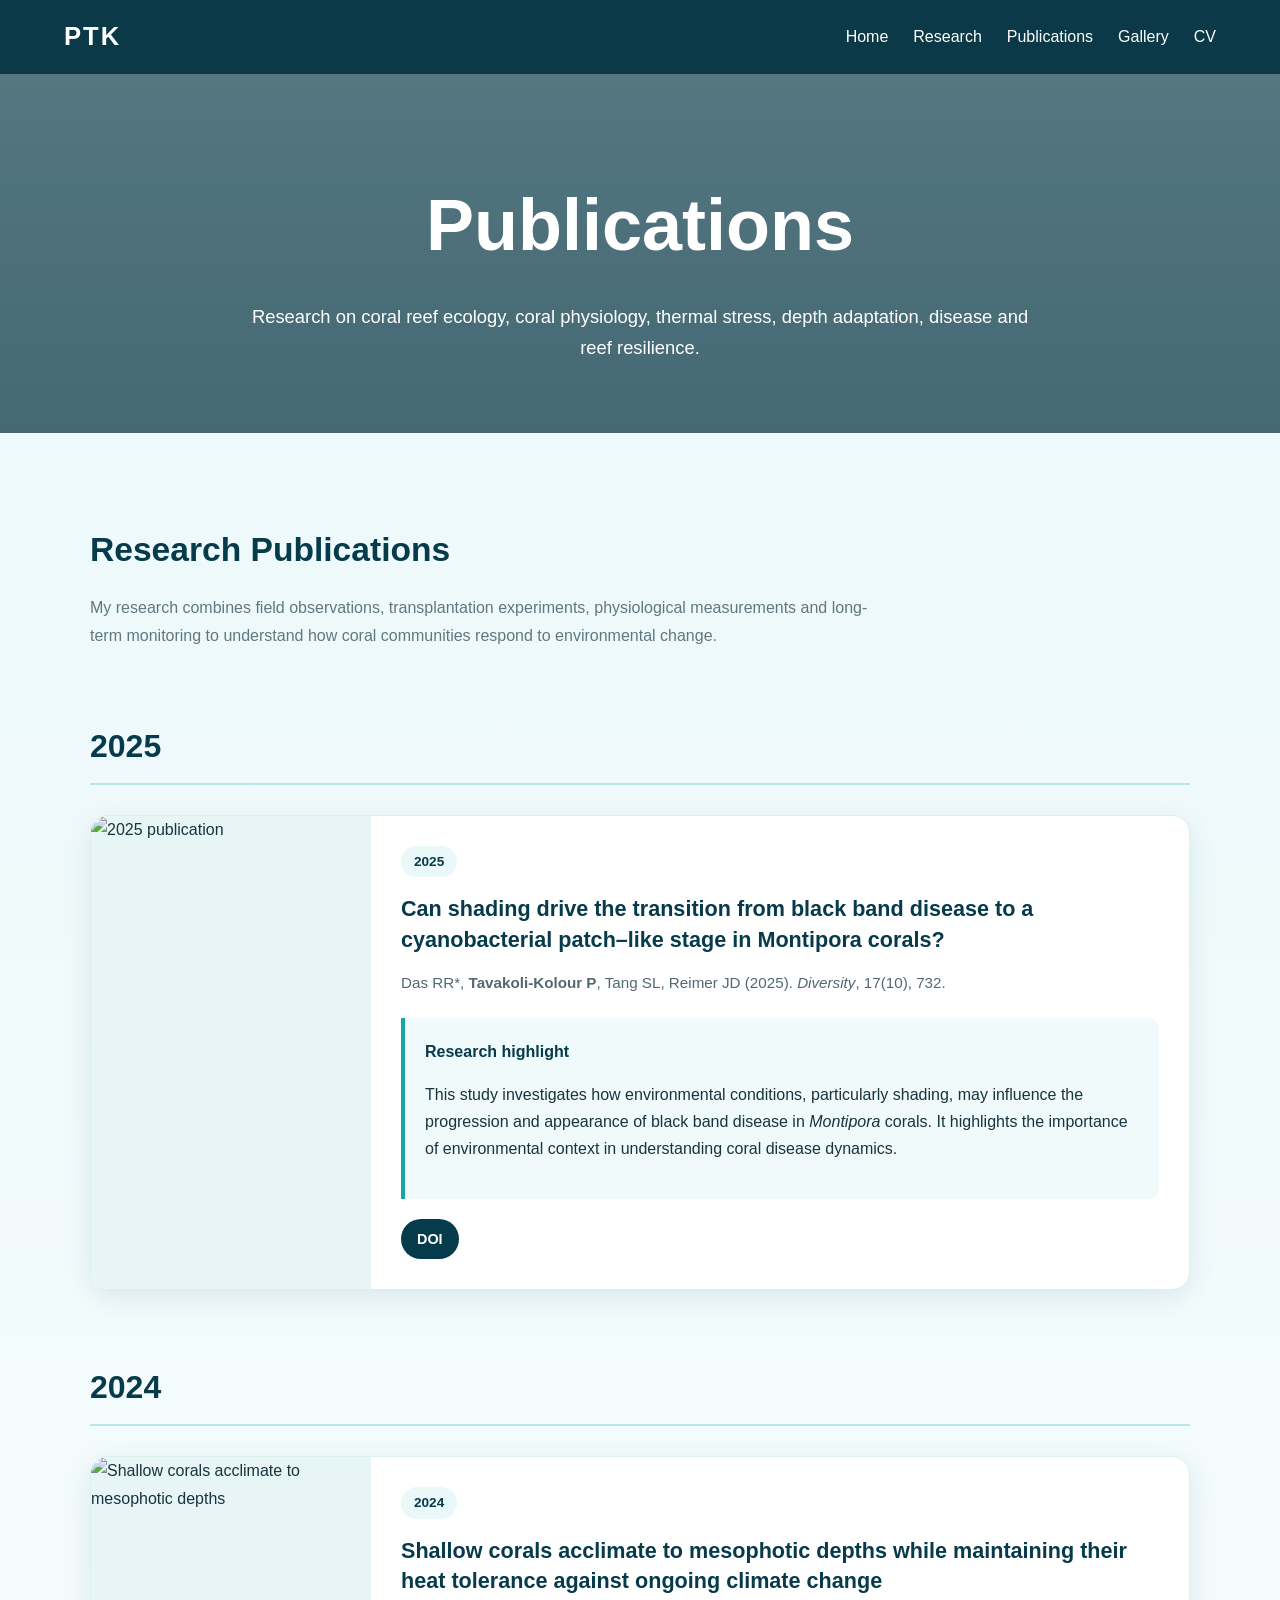
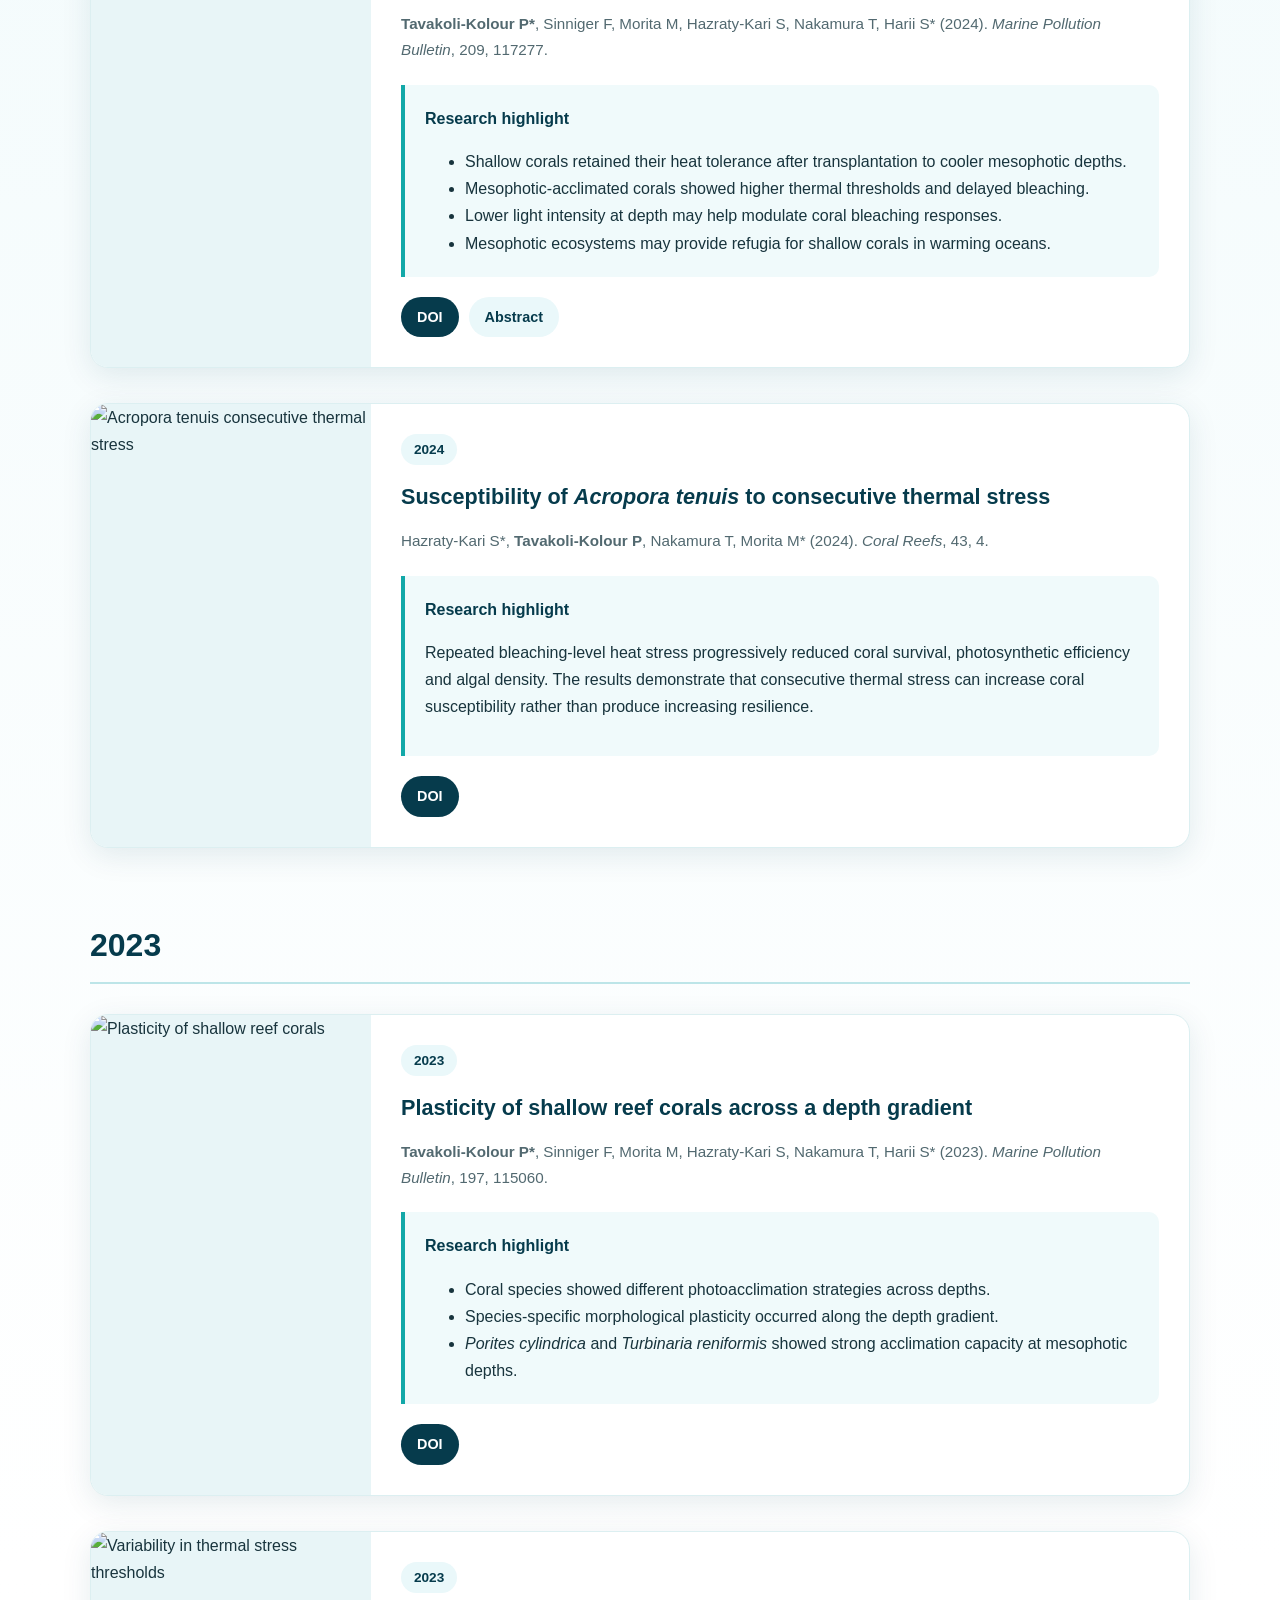
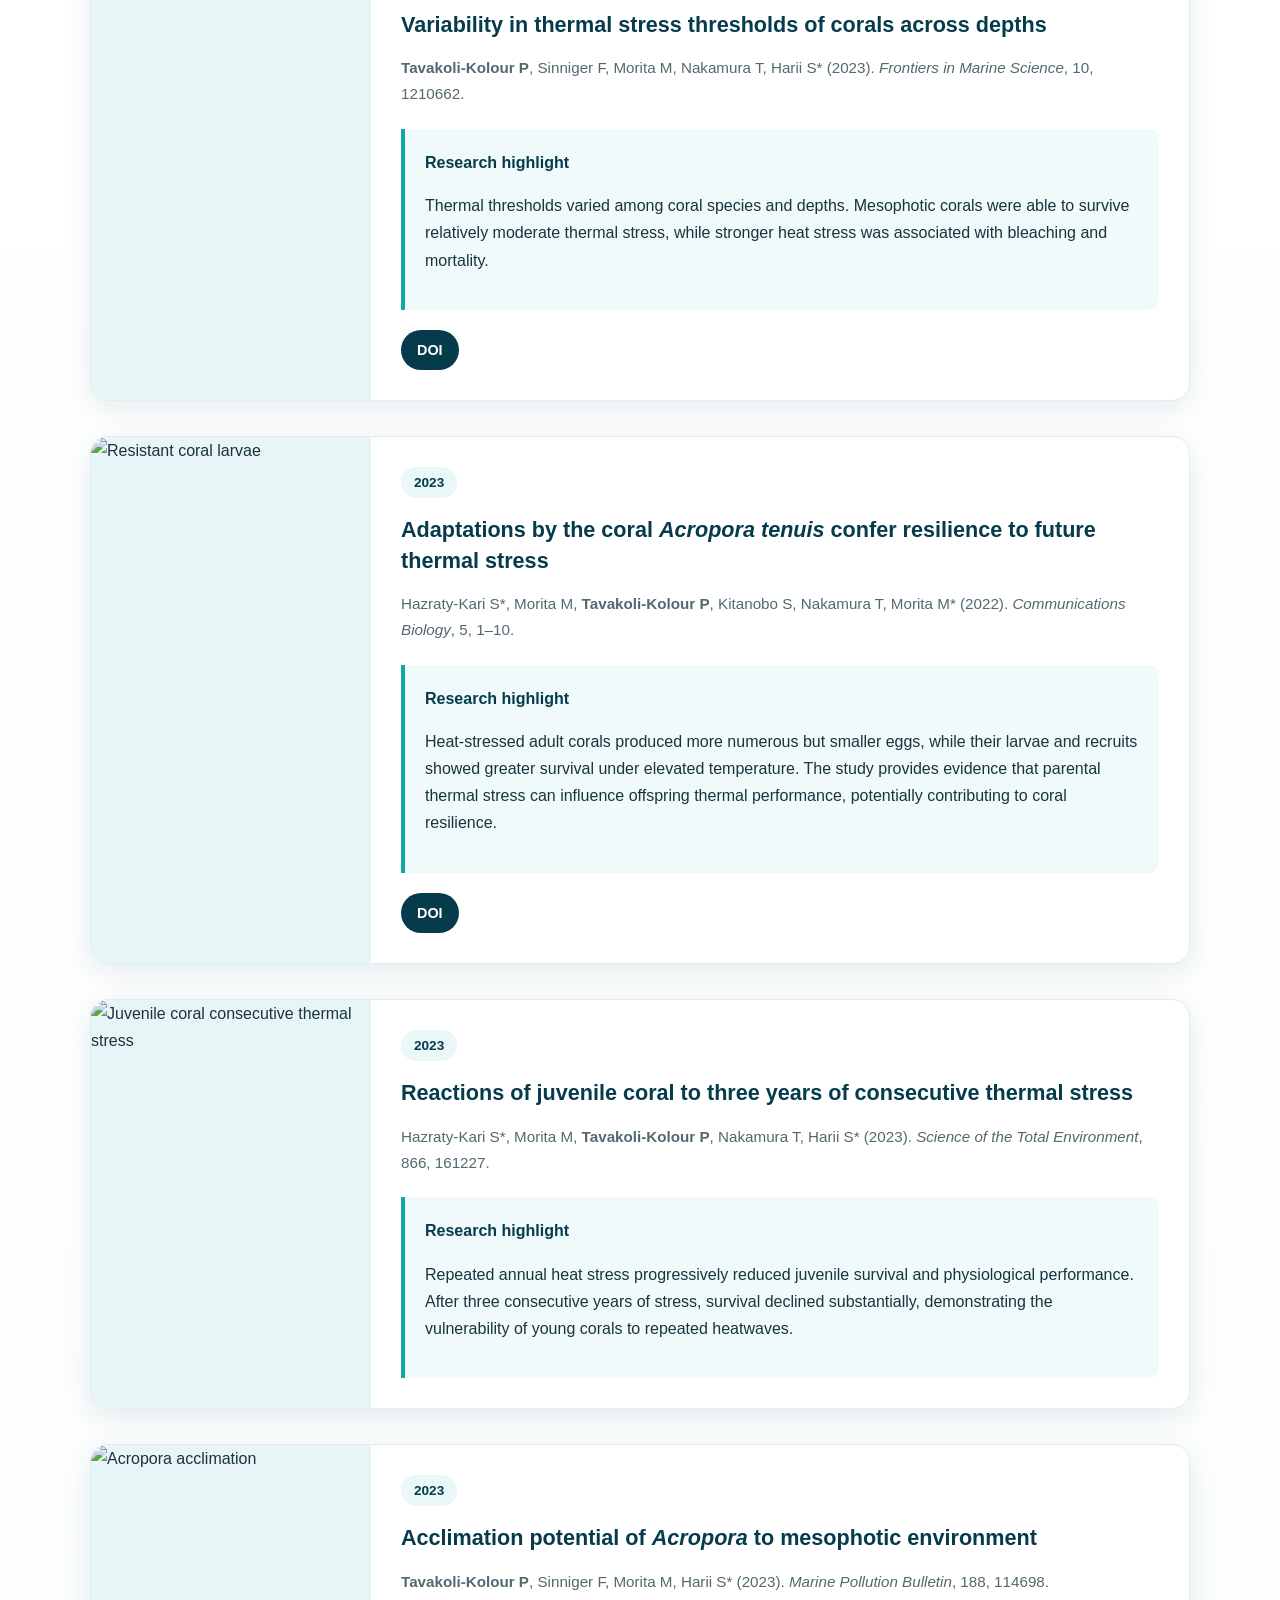
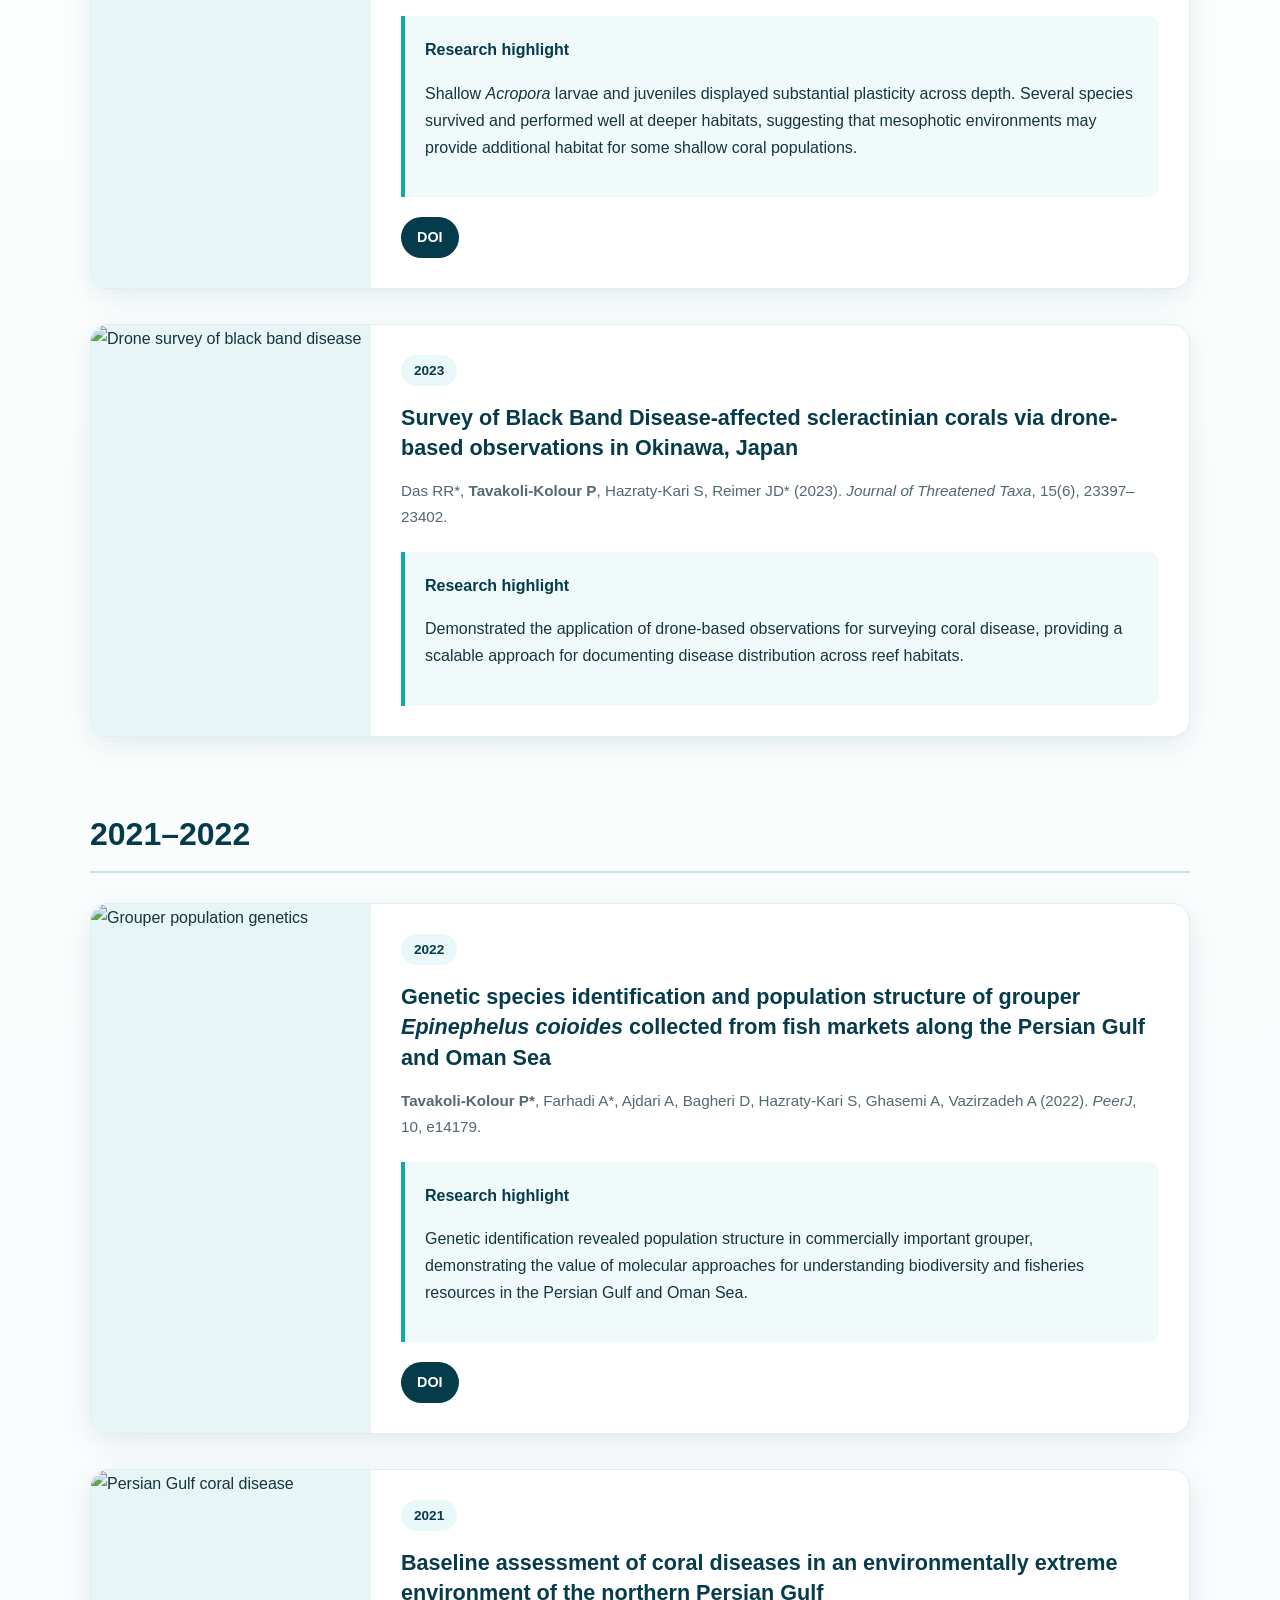
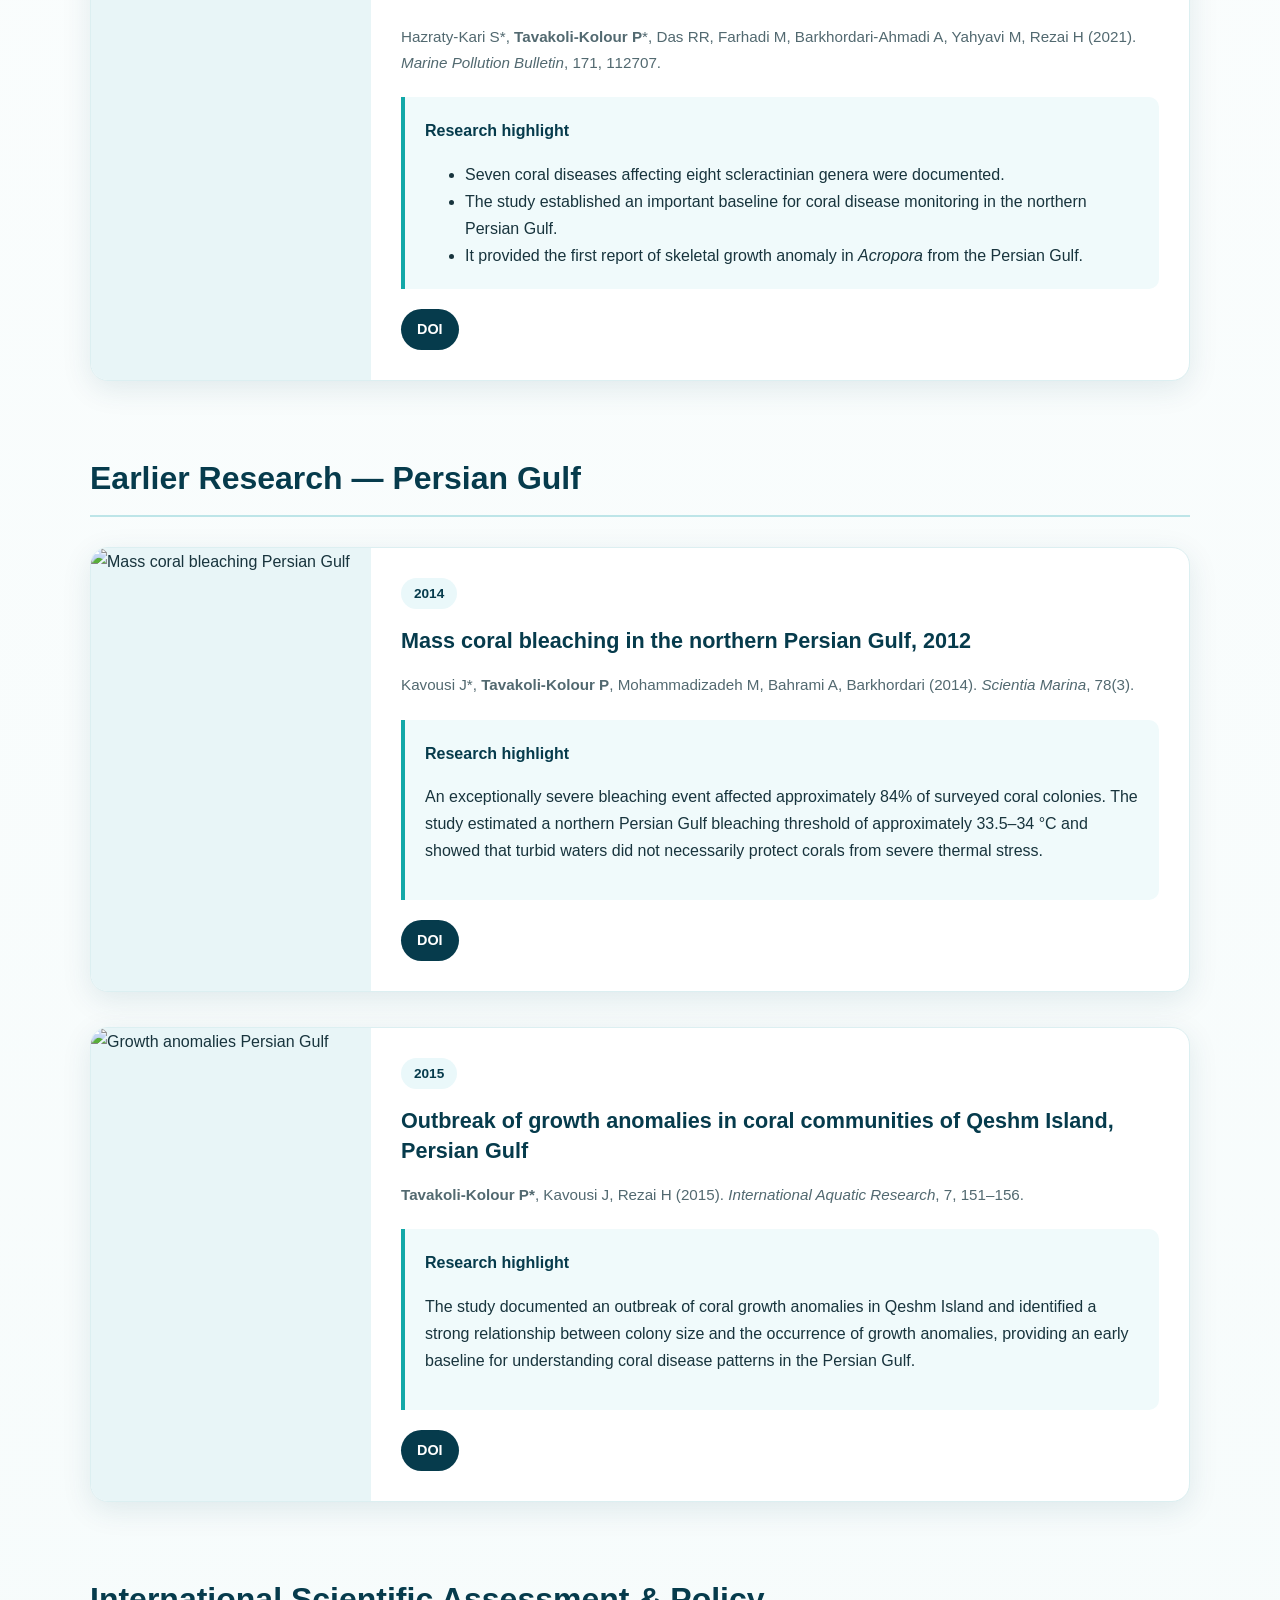
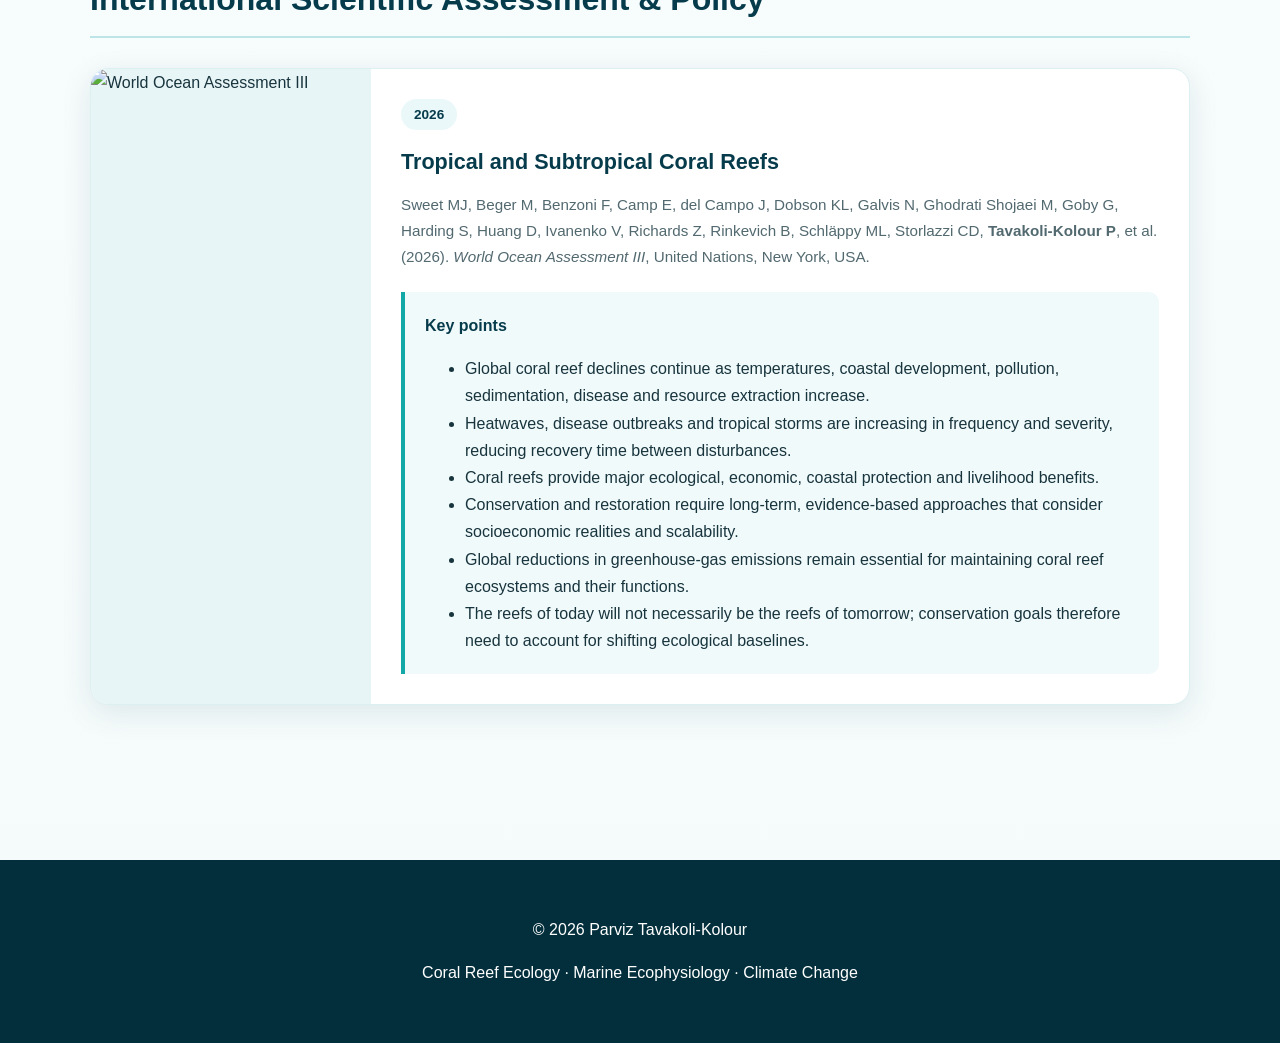
==== commit 6c40559b: "Update index.html" ====
--- a/index.html
+++ b/index.html
@@ -1,2855 +1,1313 @@
 <!DOCTYPE html>
 <html lang="en">
-
 <head>
-
-    <meta charset="UTF-8">
-
-    <meta name="viewport"
-          content="width=device-width, initial-scale=1.0">
-
-    <title>
-        Publications | Parviz Tavakoli-Kolour
-    </title>
-
-    <meta name="description"
-          content="Scientific publications by Parviz Tavakoli-Kolour in coral reef ecology, coral thermal tolerance, acclimation, bleaching, disease, and marine ecology.">
-
-    <link rel="stylesheet"
-          href="https://cdnjs.cloudflare.com/ajax/libs/font-awesome/6.5.2/css/all.min.css">
-
-
-    <style>
-
-        * {
-            margin: 0;
-            padding: 0;
-            box-sizing: border-box;
-        }
-
-        html {
-            scroll-behavior: smooth;
-        }
-
-        body {
-            font-family: Arial, Helvetica, sans-serif;
-            color: #173746;
-            background: #f4fbfc;
-            line-height: 1.7;
-        }
-
-        a {
-            text-decoration: none;
-            color: inherit;
-        }
-
-
-        /* =========================
-           NAVIGATION
-        ========================= */
-
-        nav {
-            position: fixed;
-            top: 0;
-            left: 0;
-            width: 100%;
-            z-index: 1000;
-
-            background:
-                rgba(2, 30, 42, 0.94);
-
-            backdrop-filter: blur(12px);
-
-            border-bottom:
-                1px solid rgba(255,255,255,0.08);
-        }
-
-        .nav-container {
-            max-width: 1200px;
-            margin: auto;
-            padding: 12px 25px;
-
-            display: flex;
-            align-items: center;
-            justify-content: space-between;
-        }
-
-        .brand {
-            display: flex;
-            align-items: center;
-            gap: 12px;
-        }
-
-        .profile-photo {
-            width: 46px;
-            height: 46px;
-            border-radius: 50%;
-            object-fit: cover;
-
-            border:
-                2px solid #53d5d9;
-
-            background:
-                linear-gradient(
-                    135deg,
-                    #0e7490,
-                    #53d5d9
-                );
-        }
-
-        .brand-name {
-            font-size: 21px;
-            font-weight: bold;
-            letter-spacing: 1px;
-            color: white;
-        }
-
-        .brand-name span {
-            color: #53d5d9;
-        }
-
-        .nav-links {
-            display: flex;
-            list-style: none;
-            gap: 25px;
-        }
-
-        .nav-links a {
-            font-size: 14px;
-            color: #c7e5e9;
-            transition: 0.3s;
-        }
-
-        .nav-links a:hover,
-        .nav-links .active {
-            color: #53d5d9;
-        }
-
-
-        /* =========================
-           PAGE HERO
-        ========================= */
-
-        .page-hero {
-
-            min-height: 48vh;
-
-            display: flex;
-            align-items: center;
-
-            padding:
-                130px 25px 80px;
-
-            color: white;
-
-            background:
-
-                radial-gradient(
-                    circle at 20% 80%,
-                    rgba(20,184,166,0.20),
-                    transparent 35%
-                ),
-
-                radial-gradient(
-                    circle at 80% 20%,
-                    rgba(14,116,144,0.30),
-                    transparent 40%
-                ),
-
-                linear-gradient(
-                    180deg,
-                    #021b28,
-                    #075985
-                );
-        }
-
-        .page-hero-container {
-            max-width: 1100px;
-            width: 100%;
-            margin: auto;
-        }
-
-        .eyebrow {
-            color: #53d5d9;
-            font-size: 14px;
-            letter-spacing: 3px;
-            text-transform: uppercase;
-            margin-bottom: 15px;
-        }
-
-        .page-hero h1 {
-            font-size: clamp(45px, 7vw, 72px);
-            line-height: 1.05;
-            margin-bottom: 20px;
-        }
-
-        .page-hero p {
-            max-width: 760px;
-            font-size: 18px;
-            color: #c9e9ed;
-        }
-
-
-        /* =========================
-           CONTENT
-        ========================= */
-
-        .container {
-            max-width: 1100px;
-            margin: auto;
-        }
-
-        .section {
-            padding: 80px 25px;
-        }
-
-        .section-title {
-            font-size: 36px;
-            color: #075985;
-            margin-bottom: 12px;
-        }
-
-        .section-intro {
-            max-width: 780px;
-            color: #607682;
-            margin-bottom: 40px;
-        }
-
-
-        /* =========================
-           FEATURED PUBLICATIONS
-        ========================= */
-
-        .featured-grid {
-            display: grid;
-            gap: 35px;
-        }
-
-        .publication-card {
-
-            display: grid;
-
-            grid-template-columns:
-                330px 1fr;
-
-            background: white;
-
-            border-radius: 20px;
-
-            overflow: hidden;
-
-            border:
-                1px solid #dceff1;
-
-            box-shadow:
-                0 10px 30px
-                rgba(4,70,90,0.07);
-
-            transition: 0.3s;
-        }
-
-        .publication-card:hover {
-            transform: translateY(-5px);
-
-            box-shadow:
-                0 18px 40px
-                rgba(4,70,90,0.12);
-        }
-
-        .publication-image {
-
-            min-height: 270px;
-
-            background:
-                linear-gradient(
-                    135deg,
-                    #d9f3f4,
-                    #b6e4e8
-                );
-
-            display: flex;
-            align-items: center;
-            justify-content: center;
-
-            overflow: hidden;
-        }
-
-        .publication-image img {
-
-            width: 100%;
-            height: 100%;
-
-            object-fit: cover;
-        }
-
-        .image-placeholder {
-
-            text-align: center;
-
-            color: #287184;
-
-            padding: 30px;
-        }
-
-        .image-placeholder i {
-            font-size: 45px;
-            margin-bottom: 12px;
-        }
-
-        .image-placeholder p {
-            font-size: 13px;
-        }
-
-        .publication-content {
-            padding: 32px;
-        }
-
-        .publication-year {
-            display: inline-block;
-
-            color: #087f8c;
-
-            font-size: 13px;
-
-            font-weight: bold;
-
-            margin-bottom: 8px;
-        }
-
-        .publication-title {
-
-            font-size: 23px;
-
-            line-height: 1.35;
-
-            color: #164e63;
-
-            margin-bottom: 12px;
-        }
-
-        .authors {
-            font-size: 14px;
-            color: #64748b;
-            margin-bottom: 10px;
-        }
-
-        .journal {
-            font-size: 14px;
-            font-style: italic;
-            color: #475569;
-            margin-bottom: 18px;
-        }
-
-        .description {
-            color: #526975;
-            margin-bottom: 20px;
-        }
-
-        .finding-box {
-
-            background:
-                #eef9fa;
-
-            border-left:
-                4px solid #0891b2;
-
-            padding:
-                16px 18px;
-
-            margin-bottom: 22px;
-
-            border-radius:
-                0 10px 10px 0;
-        }
-
-        .finding-box strong {
-
-            display: block;
-
-            color: #075985;
-
-            margin-bottom: 5px;
-
-            font-size: 13px;
-
-            text-transform: uppercase;
-
-            letter-spacing: 1px;
-        }
-
-        .finding-box p {
-            color: #45636e;
-            font-size: 14px;
-        }
-
-        .read-paper {
-
-            display: inline-flex;
-
-            align-items: center;
-
-            gap: 8px;
-
-            padding:
-                9px 18px;
-
-            border-radius:
-                25px;
-
-            background:
-                #075985;
-
-            color: white;
-
-            font-size: 13px;
-
-            font-weight: bold;
-
-            transition: 0.3s;
-        }
-
-        .read-paper:hover {
-            background: #0891b2;
-            transform: translateY(-2px);
-        }
-
-
-        /* =========================
-           COMPLETE PUBLICATIONS
-        ========================= */
-
-        .complete-section {
-            background: white;
-        }
-
-        .publication-list {
-            display: grid;
-            gap: 0;
-        }
-
-        .publication-item {
-
-            padding:
-                25px 0;
-
-            border-bottom:
-                1px solid #dceff1;
-        }
-
-        .publication-item:last-child {
-            border-bottom: none;
-        }
-
-        .publication-number {
-
-            display: inline-flex;
-
-            width: 30px;
-            height: 30px;
-
-            align-items: center;
-            justify-content: center;
-
-            border-radius: 50%;
-
-            background:
-                #e3f5f6;
-
-            color:
-                #075985;
-
-            font-size: 12px;
-
-            font-weight: bold;
-
-            margin-right: 10px;
-
-            vertical-align: top;
-        }
-
-        .publication-item-title {
-
-            display: inline;
-
-            font-size: 17px;
-
-            font-weight: bold;
-
-            color: #164e63;
-        }
-
-        .publication-item-authors {
-
-            margin-top: 7px;
-
-            margin-left: 42px;
-
-            color: #607682;
-
-            font-size: 14px;
-        }
-
-        .publication-item-journal {
-
-            margin-top: 4px;
-
-            margin-left: 42px;
-
-            color: #526975;
-
-            font-size: 14px;
-
-            font-style: italic;
-        }
-
-        .doi {
-
-            display: inline-block;
-
-            margin-top: 8px;
-
-            margin-left: 42px;
-
-            color: #087f8c;
-
-            font-size: 13px;
-        }
-
-        .doi:hover {
-            text-decoration: underline;
-        }
-
-
-        /* =========================
-           REPORT
-        ========================= */
-
-        .report-section {
-            background: #eaf7f8;
-        }
-
-        .report-card {
-
-            background: white;
-
-            padding: 30px;
-
-            border-radius: 18px;
-
-            border-left:
-                5px solid #0891b2;
-
-            box-shadow:
-                0 10px 25px
-                rgba(4,70,90,0.06);
-        }
-
-        .report-card h3 {
-            color: #164e63;
-            margin-bottom: 10px;
-        }
-
-        .report-card p {
-            color: #607682;
-        }
-
-
-        /* =========================
-           FOOTER
-        ========================= */
-
-        footer {
-
-            background:
-                #021923;
-
-            color:
-                #8fb9c1;
-
-            text-align:
-                center;
-
-            padding:
-                30px 20px;
-
-            font-size:
-                13px;
-        }
-
-
-        /* =========================
-           MOBILE
-        ========================= */
-
-        @media (max-width: 850px) {
-
-            .nav-links {
-                display: none;
-            }
-
-            .publication-card {
-                grid-template-columns: 1fr;
-            }
-
-            .publication-image {
-                min-height: 230px;
-            }
-
-            .page-hero h1 {
-                font-size: 50px;
-            }
-
-        }
-
-    </style>
-
+<meta charset="UTF-8">
+<meta name="viewport" content="width=device-width, initial-scale=1.0">
+
+<title>Publications | Parviz Tavakoli-Kolour</title>
+
+<style>
+:root {
+    --ocean-dark: #063b4c;
+    --ocean: #087e8b;
+    --sea: #12a8a8;
+    --light-blue: #eaf8fa;
+    --sand: #f5f1e8;
+    --white: #ffffff;
+    --text: #18343d;
+    --muted: #607880;
+}
+
+* {
+    box-sizing: border-box;
+}
+
+body {
+    margin: 0;
+    font-family: Arial, Helvetica, sans-serif;
+    color: var(--text);
+    background: linear-gradient(
+        to bottom,
+        #eaf8fa 0%,
+        #ffffff 35%,
+        #f5fbfb 100%
+    );
+    line-height: 1.7;
+}
+
+/* NAVIGATION */
+
+nav {
+    position: sticky;
+    top: 0;
+    z-index: 1000;
+    background: rgba(3, 49, 64, 0.96);
+    backdrop-filter: blur(10px);
+    padding: 15px 5%;
+    display: flex;
+    justify-content: space-between;
+    align-items: center;
+}
+
+.logo {
+    color: white;
+    font-size: 1.6rem;
+    font-weight: bold;
+    text-decoration: none;
+    letter-spacing: 2px;
+}
+
+nav ul {
+    list-style: none;
+    display: flex;
+    gap: 25px;
+    margin: 0;
+    padding: 0;
+}
+
+nav a {
+    color: white;
+    text-decoration: none;
+    font-weight: 500;
+}
+
+nav a:hover {
+    color: #72e0df;
+}
+
+/* HERO */
+
+.hero {
+    padding: 90px 8% 70px;
+    text-align: center;
+    background:
+        linear-gradient(rgba(3,49,64,.65), rgba(3,49,64,.72)),
+        url("images/ocean.jpg") center/cover;
+    color: white;
+}
+
+.hero h1 {
+    font-size: clamp(2.5rem, 6vw, 4.5rem);
+    margin: 0 0 15px;
+}
+
+.hero p {
+    max-width: 800px;
+    margin: auto;
+    font-size: 1.15rem;
+}
+
+/* CONTENT */
+
+.container {
+    max-width: 1150px;
+    margin: auto;
+    padding: 60px 25px;
+}
+
+.section-title {
+    color: var(--ocean-dark);
+    font-size: 2.1rem;
+    margin-bottom: 10px;
+}
+
+.section-intro {
+    color: var(--muted);
+    max-width: 800px;
+    margin-bottom: 40px;
+}
+
+/* PUBLICATION CARD */
+
+.publication {
+    background: white;
+    border-radius: 18px;
+    margin-bottom: 35px;
+    overflow: hidden;
+    box-shadow: 0 8px 30px rgba(0, 70, 90, .10);
+    border: 1px solid #dceff1;
+}
+
+.publication-inner {
+    display: grid;
+    grid-template-columns: 280px 1fr;
+}
+
+.paper-image {
+    min-height: 280px;
+    background: #e8f5f7;
+    display: flex;
+    align-items: center;
+    justify-content: center;
+    overflow: hidden;
+}
+
+.paper-image img {
+    width: 100%;
+    height: 100%;
+    min-height: 280px;
+    object-fit: cover;
+}
+
+.paper-placeholder {
+    text-align: center;
+    padding: 30px;
+    color: var(--muted);
+}
+
+.paper-content {
+    padding: 30px;
+}
+
+.year {
+    display: inline-block;
+    background: var(--light-blue);
+    color: var(--ocean-dark);
+    border-radius: 30px;
+    padding: 4px 13px;
+    font-size: .85rem;
+    font-weight: bold;
+    margin-bottom: 12px;
+}
+
+.paper-title {
+    font-size: 1.35rem;
+    line-height: 1.4;
+    color: var(--ocean-dark);
+    margin: 5px 0 15px;
+}
+
+.citation {
+    color: #526970;
+    font-size: .95rem;
+}
+
+.highlight {
+    margin-top: 22px;
+    padding: 20px;
+    border-left: 4px solid var(--sea);
+    background: #f0fafb;
+    border-radius: 0 10px 10px 0;
+}
+
+.highlight strong {
+    color: var(--ocean-dark);
+}
+
+.highlight ul {
+    margin-bottom: 0;
+}
+
+.buttons {
+    margin-top: 20px;
+    display: flex;
+    gap: 10px;
+    flex-wrap: wrap;
+}
+
+.btn {
+    display: inline-block;
+    padding: 8px 16px;
+    border-radius: 25px;
+    text-decoration: none;
+    font-size: .9rem;
+    font-weight: bold;
+}
+
+.btn-doi {
+    background: var(--ocean-dark);
+    color: white;
+}
+
+.btn-abstract {
+    background: var(--light-blue);
+    color: var(--ocean-dark);
+    border: none;
+    cursor: pointer;
+}
+
+/* ABSTRACT */
+
+.abstract {
+    display: none;
+    padding: 0 30px 30px;
+    color: #536c73;
+}
+
+.abstract.open {
+    display: block;
+}
+
+.abstract-title {
+    color: var(--ocean-dark);
+    font-weight: bold;
+    margin-bottom: 8px;
+}
+
+/* YEAR SECTIONS */
+
+.year-section {
+    margin-top: 70px;
+}
+
+.year-heading {
+    font-size: 2rem;
+    color: var(--ocean-dark);
+    border-bottom: 2px solid #bde5e8;
+    padding-bottom: 10px;
+    margin-bottom: 30px;
+}
+
+/* POLICY */
+
+.policy-card {
+    background: linear-gradient(135deg, #063b4c, #087e8b);
+    color: white;
+    padding: 40px;
+    border-radius: 20px;
+    margin-top: 50px;
+}
+
+.policy-card h2 {
+    margin-top: 0;
+}
+
+.policy-card ul {
+    padding-left: 22px;
+}
+
+/* FOOTER */
+
+footer {
+    background: #032f3c;
+    color: white;
+    text-align: center;
+    padding: 40px 20px;
+    margin-top: 60px;
+}
+
+footer a {
+    color: #8ee8e7;
+}
+
+/* MOBILE */
+
+@media(max-width: 750px) {
+
+    nav {
+        flex-direction: column;
+        gap: 12px;
+    }
+
+    nav ul {
+        gap: 12px;
+        flex-wrap: wrap;
+        justify-content: center;
+    }
+
+    .publication-inner {
+        grid-template-columns: 1fr;
+    }
+
+    .paper-image,
+    .paper-image img {
+        min-height: 220px;
+        height: 220px;
+    }
+
+    .paper-content {
+        padding: 22px;
+    }
+
+    .abstract {
+        padding: 0 22px 25px;
+    }
+}
+</style>
 </head>
 
-
 <body>
 
-
-<!-- =========================
-     NAVIGATION
-========================= -->
-
 <nav>
-
-    <div class="nav-container">
-
-        <a href="index.html"
-           class="brand">
-
-            <img
-                src="images/profile.jpg"
-                alt="Parviz Tavakoli-Kolour"
-                class="profile-photo">
-
-            <div class="brand-name">
-                <span>PTK</span>
-            </div>
-
-        </a>
-
-
-        <ul class="nav-links">
-
-            <li>
-                <a href="index.html">
-                    Home
-                </a>
-            </li>
-
-            <li>
-                <a href="about.html">
-                    About
-                </a>
-            </li>
-
-            <li>
-                <a href="research.html">
-                    Research
-                </a>
-            </li>
-
-            <li>
-                <a href="publications.html"
-                   class="active">
-                    Publications
-                </a>
-            </li>
-
-            <li>
-                <a href="cv.html">
-                    CV
-                </a>
-            </li>
-
-            <li>
-                <a href="gallery.html">
-                    Gallery
-                </a>
-            </li>
-
-            <li>
-                <a href="contact.html">
-                    Contact
-                </a>
-            </li>
-
-        </ul>
-
-    </div>
-
+    <a class="logo" href="index.html">PTK</a>
+
+    <ul>
+        <li><a href="index.html">Home</a></li>
+        <li><a href="research.html">Research</a></li>
+        <li><a href="publications.html">Publications</a></li>
+        <li><a href="gallery.html">Gallery</a></li>
+        <li><a href="cv.html">CV</a></li>
+    </ul>
 </nav>
 
 
-<!-- =========================
-     PAGE HEADER
-========================= -->
-
-<section class="page-hero">
-
-    <div class="page-hero-container">
-
-        <div class="eyebrow">
-            Scientific Publications
-        </div>
-
-        <h1>
-            Publications
-        </h1>
-
-        <p>
-
-            Research on coral reef ecology, coral thermal tolerance,
-            acclimation and adaptation, bleaching, coral diseases,
-            mesophotic environments, and marine biodiversity.
-
-        </p>
-
-    </div>
-
+<section class="hero">
+    <h1>Publications</h1>
+    <p>
+        Research on coral reef ecology, coral physiology,
+        thermal stress, depth adaptation, disease and reef resilience.
+    </p>
 </section>
 
 
-<!-- =========================
-     FEATURED PUBLICATIONS
-========================= -->
-
-<section class="section">
-
-    <div class="container">
-
-        <h2 class="section-title">
-            Selected Publications
+<main class="container">
+
+    <h2 class="section-title">Research Publications</h2>
+
+    <p class="section-intro">
+        My research combines field observations, transplantation experiments,
+        physiological measurements and long-term monitoring to understand how
+        coral communities respond to environmental change.
+    </p>
+
+
+    <!-- ========================= -->
+    <!-- 2025 -->
+    <!-- ========================= -->
+
+    <section class="year-section">
+
+        <h2 class="year-heading">2025</h2>
+
+        <article class="publication">
+
+            <div class="publication-inner">
+
+                <div class="paper-image">
+                    <img
+                        src="images/paper-2025-black-band.jpg"
+                        alt="2025 publication">
+                </div>
+
+                <div class="paper-content">
+
+                    <span class="year">2025</span>
+
+                    <h3 class="paper-title">
+                        Can shading drive the transition from black band disease
+                        to a cyanobacterial patch–like stage in Montipora corals?
+                    </h3>
+
+                    <p class="citation">
+                        Das RR*, <strong>Tavakoli-Kolour P</strong>, Tang SL,
+                        Reimer JD (2025). <em>Diversity</em>, 17(10), 732.
+                    </p>
+
+                    <div class="highlight">
+
+                        <strong>Research highlight</strong>
+
+                        <p>
+                            This study investigates how environmental conditions,
+                            particularly shading, may influence the progression
+                            and appearance of black band disease in
+                            <em>Montipora</em> corals. It highlights the importance
+                            of environmental context in understanding coral
+                            disease dynamics.
+                        </p>
+
+                    </div>
+
+                    <div class="buttons">
+
+                        <a class="btn btn-doi"
+                           href="https://doi.org/10.3390/d17100732"
+                           target="_blank">
+                            DOI
+                        </a>
+
+                    </div>
+
+                </div>
+            </div>
+        </article>
+
+    </section>
+
+
+    <!-- ========================= -->
+    <!-- 2024 -->
+    <!-- ========================= -->
+
+    <section class="year-section">
+
+        <h2 class="year-heading">2024</h2>
+
+
+        <article class="publication">
+
+            <div class="publication-inner">
+
+                <div class="paper-image">
+                    <img
+                        src="images/paper-2024-mesophotic.jpg"
+                        alt="Shallow corals acclimate to mesophotic depths">
+                </div>
+
+                <div class="paper-content">
+
+                    <span class="year">2024</span>
+
+                    <h3 class="paper-title">
+                        Shallow corals acclimate to mesophotic depths while
+                        maintaining their heat tolerance against ongoing climate change
+                    </h3>
+
+                    <p class="citation">
+                        <strong>Tavakoli-Kolour P*</strong>, Sinniger F,
+                        Morita M, Hazraty-Kari S, Nakamura T, Harii S*
+                        (2024). <em>Marine Pollution Bulletin</em>, 209, 117277.
+                    </p>
+
+                    <div class="highlight">
+
+                        <strong>Research highlight</strong>
+
+                        <ul>
+                            <li>
+                                Shallow corals retained their heat tolerance
+                                after transplantation to cooler mesophotic depths.
+                            </li>
+
+                            <li>
+                                Mesophotic-acclimated corals showed higher
+                                thermal thresholds and delayed bleaching.
+                            </li>
+
+                            <li>
+                                Lower light intensity at depth may help
+                                modulate coral bleaching responses.
+                            </li>
+
+                            <li>
+                                Mesophotic ecosystems may provide refugia
+                                for shallow corals in warming oceans.
+                            </li>
+                        </ul>
+
+                    </div>
+
+                    <div class="buttons">
+
+                        <a class="btn btn-doi"
+                           href="https://doi.org/10.1016/j.marpolbul.2024.117277"
+                           target="_blank">
+                            DOI
+                        </a>
+
+                        <button class="btn btn-abstract"
+                                onclick="toggleAbstract(this)">
+                            Abstract
+                        </button>
+
+                    </div>
+
+                </div>
+            </div>
+
+            <div class="abstract">
+
+                <div class="abstract-title">Abstract</div>
+
+                <p>
+                    Global warming poses a significant threat to coral reefs.
+                    It has been assumed that mesophotic coral ecosystems may
+                    serve as refugia from ocean warming. This study examined
+                    the acclimation capacity and thermal tolerance of
+                    <em>Porites cylindrica</em> and <em>Turbinaria reniformis</em>
+                    transplanted to mesophotic depths for 12 months.
+                </p>
+
+                <p>
+                    MCE-acclimated fragments showed higher thermal thresholds
+                    and survival rates, delayed bleaching and less decline in
+                    photosynthetic efficiency compared with shallow fragments.
+                    Both species maintained high thermal tolerance despite
+                    prolonged exposure to cooler mesophotic temperatures.
+                </p>
+
+            </div>
+
+        </article>
+
+
+        <article class="publication">
+
+            <div class="publication-inner">
+
+                <div class="paper-image">
+                    <img
+                        src="images/paper-2024-acropora.jpg"
+                        alt="Acropora tenuis consecutive thermal stress">
+                </div>
+
+                <div class="paper-content">
+
+                    <span class="year">2024</span>
+
+                    <h3 class="paper-title">
+                        Susceptibility of <em>Acropora tenuis</em>
+                        to consecutive thermal stress
+                    </h3>
+
+                    <p class="citation">
+                        Hazraty-Kari S*, <strong>Tavakoli-Kolour P</strong>,
+                        Nakamura T, Morita M* (2024).
+                        <em>Coral Reefs</em>, 43, 4.
+                    </p>
+
+                    <div class="highlight">
+
+                        <strong>Research highlight</strong>
+
+                        <p>
+                            Repeated bleaching-level heat stress progressively
+                            reduced coral survival, photosynthetic efficiency
+                            and algal density. The results demonstrate that
+                            consecutive thermal stress can increase coral
+                            susceptibility rather than produce increasing
+                            resilience.
+                        </p>
+
+                    </div>
+
+                    <div class="buttons">
+
+                        <a class="btn btn-doi"
+                           href="https://doi.org/10.1007/s00338-024-02530-8"
+                           target="_blank">
+                            DOI
+                        </a>
+
+                    </div>
+
+                </div>
+            </div>
+
+        </article>
+
+    </section>
+
+
+    <!-- ========================= -->
+    <!-- 2023 -->
+    <!-- ========================= -->
+
+    <section class="year-section">
+
+        <h2 class="year-heading">2023</h2>
+
+
+        <article class="publication">
+
+            <div class="publication-inner">
+
+                <div class="paper-image">
+                    <img
+                        src="images/paper-2023-plasticity.jpg"
+                        alt="Plasticity of shallow reef corals">
+                </div>
+
+                <div class="paper-content">
+
+                    <span class="year">2023</span>
+
+                    <h3 class="paper-title">
+                        Plasticity of shallow reef corals across a depth gradient
+                    </h3>
+
+                    <p class="citation">
+                        <strong>Tavakoli-Kolour P*</strong>, Sinniger F,
+                        Morita M, Hazraty-Kari S, Nakamura T, Harii S*
+                        (2023). <em>Marine Pollution Bulletin</em>, 197, 115060.
+                    </p>
+
+                    <div class="highlight">
+
+                        <strong>Research highlight</strong>
+
+                        <ul>
+                            <li>
+                                Coral species showed different photoacclimation
+                                strategies across depths.
+                            </li>
+
+                            <li>
+                                Species-specific morphological plasticity
+                                occurred along the depth gradient.
+                            </li>
+
+                            <li>
+                                <em>Porites cylindrica</em> and
+                                <em>Turbinaria reniformis</em> showed strong
+                                acclimation capacity at mesophotic depths.
+                            </li>
+                        </ul>
+
+                    </div>
+
+                    <div class="buttons">
+
+                        <a class="btn btn-doi"
+                           href="https://doi.org/10.1016/j.marpolbul.2023.115792"
+                           target="_blank">
+                            DOI
+                        </a>
+
+                    </div>
+
+                </div>
+            </div>
+
+        </article>
+
+
+        <article class="publication">
+
+            <div class="publication-inner">
+
+                <div class="paper-image">
+                    <img
+                        src="images/paper-2023-thermal-threshold.jpg"
+                        alt="Variability in thermal stress thresholds">
+                </div>
+
+                <div class="paper-content">
+
+                    <span class="year">2023</span>
+
+                    <h3 class="paper-title">
+                        Variability in thermal stress thresholds of corals across depths
+                    </h3>
+
+                    <p class="citation">
+                        <strong>Tavakoli-Kolour P</strong>, Sinniger F,
+                        Morita M, Nakamura T, Harii S*
+                        (2023). <em>Frontiers in Marine Science</em>, 10, 1210662.
+                    </p>
+
+                    <div class="highlight">
+
+                        <strong>Research highlight</strong>
+
+                        <p>
+                            Thermal thresholds varied among coral species and
+                            depths. Mesophotic corals were able to survive
+                            relatively moderate thermal stress, while stronger
+                            heat stress was associated with bleaching and
+                            mortality.
+                        </p>
+
+                    </div>
+
+                    <div class="buttons">
+
+                        <a class="btn btn-doi"
+                           href="https://doi.org/10.3389/fmars.2023.1210662"
+                           target="_blank">
+                            DOI
+                        </a>
+                    </div>
+
+                </div>
+            </div>
+
+        </article>
+
+
+        <article class="publication">
+
+            <div class="publication-inner">
+
+                <div class="paper-image">
+                    <img
+                        src="images/paper-2023-larvae.jpg"
+                        alt="Resistant coral larvae">
+                </div>
+
+                <div class="paper-content">
+
+                    <span class="year">2023</span>
+
+                    <h3 class="paper-title">
+                        Adaptations by the coral <em>Acropora tenuis</em>
+                        confer resilience to future thermal stress
+                    </h3>
+
+                    <p class="citation">
+                        Hazraty-Kari S*, Morita M,
+                        <strong>Tavakoli-Kolour P</strong>, Kitanobo S,
+                        Nakamura T, Morita M* (2022).
+                        <em>Communications Biology</em>, 5, 1–10.
+                    </p>
+
+                    <div class="highlight">
+
+                        <strong>Research highlight</strong>
+
+                        <p>
+                            Heat-stressed adult corals produced more numerous
+                            but smaller eggs, while their larvae and recruits
+                            showed greater survival under elevated temperature.
+                            The study provides evidence that parental thermal
+                            stress can influence offspring thermal performance,
+                            potentially contributing to coral resilience.
+                        </p>
+
+                    </div>
+
+                    <div class="buttons">
+
+                        <a class="btn btn-doi"
+                           href="https://doi.org/10.1038/s42003-022-04309-5"
+                           target="_blank">
+                            DOI
+                        </a>
+
+                    </div>
+
+                </div>
+            </div>
+
+        </article>
+
+
+        <article class="publication">
+
+            <div class="publication-inner">
+
+                <div class="paper-image">
+                    <img
+                        src="images/paper-2023-juvenile.jpg"
+                        alt="Juvenile coral consecutive thermal stress">
+                </div>
+
+                <div class="paper-content">
+
+                    <span class="year">2023</span>
+
+                    <h3 class="paper-title">
+                        Reactions of juvenile coral to three years
+                        of consecutive thermal stress
+                    </h3>
+
+                    <p class="citation">
+                        Hazraty-Kari S*, Morita M,
+                        <strong>Tavakoli-Kolour P</strong>, Nakamura T,
+                        Harii S* (2023).
+                        <em>Science of the Total Environment</em>, 866, 161227.
+                    </p>
+
+                    <div class="highlight">
+
+                        <strong>Research highlight</strong>
+
+                        <p>
+                            Repeated annual heat stress progressively reduced
+                            juvenile survival and physiological performance.
+                            After three consecutive years of stress, survival
+                            declined substantially, demonstrating the vulnerability
+                            of young corals to repeated heatwaves.
+                        </p>
+
+                    </div>
+
+                </div>
+            </div>
+
+        </article>
+
+
+        <article class="publication">
+
+            <div class="publication-inner">
+
+                <div class="paper-image">
+                    <img
+                        src="images/paper-2023-acropora-depth.jpg"
+                        alt="Acropora acclimation">
+                </div>
+
+                <div class="paper-content">
+
+                    <span class="year">2023</span>
+
+                    <h3 class="paper-title">
+                        Acclimation potential of <em>Acropora</em>
+                        to mesophotic environment
+                    </h3>
+
+                    <p class="citation">
+                        <strong>Tavakoli-Kolour P</strong>, Sinniger F,
+                        Morita M, Harii S* (2023).
+                        <em>Marine Pollution Bulletin</em>, 188, 114698.
+                    </p>
+
+                    <div class="highlight">
+
+                        <strong>Research highlight</strong>
+
+                        <p>
+                            Shallow <em>Acropora</em> larvae and juveniles
+                            displayed substantial plasticity across depth.
+                            Several species survived and performed well at
+                            deeper habitats, suggesting that mesophotic
+                            environments may provide additional habitat
+                            for some shallow coral populations.
+                        </p>
+
+                    </div>
+
+                    <div class="buttons">
+
+                        <a class="btn btn-doi"
+                           href="https://doi.org/10.1016/j.marpolbul.2023.114698"
+                           target="_blank">
+                            DOI
+                        </a>
+
+                    </div>
+
+                </div>
+            </div>
+
+        </article>
+
+
+        <article class="publication">
+
+            <div class="publication-inner">
+
+                <div class="paper-image">
+                    <img
+                        src="images/paper-2023-black-band.jpg"
+                        alt="Drone survey of black band disease">
+                </div>
+
+                <div class="paper-content">
+
+                    <span class="year">2023</span>
+
+                    <h3 class="paper-title">
+                        Survey of Black Band Disease-affected scleractinian
+                        corals via drone-based observations in Okinawa, Japan
+                    </h3>
+
+                    <p class="citation">
+                        Das RR*, <strong>Tavakoli-Kolour P</strong>,
+                        Hazraty-Kari S, Reimer JD* (2023).
+                        <em>Journal of Threatened Taxa</em>, 15(6), 23397–23402.
+                    </p>
+
+                    <div class="highlight">
+
+                        <strong>Research highlight</strong>
+
+                        <p>
+                            Demonstrated the application of drone-based
+                            observations for surveying coral disease,
+                            providing a scalable approach for documenting
+                            disease distribution across reef habitats.
+                        </p>
+
+                    </div>
+
+                </div>
+            </div>
+
+        </article>
+
+    </section>
+
+
+    <!-- ========================= -->
+    <!-- 2021–2022 -->
+    <!-- ========================= -->
+
+    <section class="year-section">
+
+        <h2 class="year-heading">2021–2022</h2>
+
+
+        <article class="publication">
+
+            <div class="publication-inner">
+
+                <div class="paper-image">
+                    <img
+                        src="images/paper-2022-peerj.jpg"
+                        alt="Grouper population genetics">
+                </div>
+
+                <div class="paper-content">
+
+                    <span class="year">2022</span>
+
+                    <h3 class="paper-title">
+                        Genetic species identification and population structure
+                        of grouper <em>Epinephelus coioides</em> collected from
+                        fish markets along the Persian Gulf and Oman Sea
+                    </h3>
+
+                    <p class="citation">
+                        <strong>Tavakoli-Kolour P*</strong>, Farhadi A*,
+                        Ajdari A, Bagheri D, Hazraty-Kari S,
+                        Ghasemi A, Vazirzadeh A (2022).
+                        <em>PeerJ</em>, 10, e14179.
+                    </p>
+
+                    <div class="highlight">
+
+                        <strong>Research highlight</strong>
+
+                        <p>
+                            Genetic identification revealed population
+                            structure in commercially important grouper,
+                            demonstrating the value of molecular approaches
+                            for understanding biodiversity and fisheries
+                            resources in the Persian Gulf and Oman Sea.
+                        </p>
+
+                    </div>
+
+                    <div class="buttons">
+
+                        <a class="btn btn-doi"
+                           href="https://doi.org/10.7717/peerj.14179"
+                           target="_blank">
+                            DOI
+                        </a>
+
+                    </div>
+
+                </div>
+            </div>
+
+        </article>
+
+
+        <article class="publication">
+
+            <div class="publication-inner">
+
+                <div class="paper-image">
+                    <img
+                        src="images/paper-2021-persian-gulf-disease.jpg"
+                        alt="Persian Gulf coral disease">
+                </div>
+
+                <div class="paper-content">
+
+                    <span class="year">2021</span>
+
+                    <h3 class="paper-title">
+                        Baseline assessment of coral diseases in an
+                        environmentally extreme environment of the
+                        northern Persian Gulf
+                    </h3>
+
+                    <p class="citation">
+                        Hazraty-Kari S*, <strong>Tavakoli-Kolour P</strong>*,
+                        Das RR, Farhadi M, Barkhordari-Ahmadi A,
+                        Yahyavi M, Rezai H (2021).
+                        <em>Marine Pollution Bulletin</em>, 171, 112707.
+                    </p>
+
+                    <div class="highlight">
+
+                        <strong>Research highlight</strong>
+
+                        <ul>
+                            <li>
+                                Seven coral diseases affecting eight
+                                scleractinian genera were documented.
+                            </li>
+
+                            <li>
+                                The study established an important baseline
+                                for coral disease monitoring in the northern
+                                Persian Gulf.
+                            </li>
+
+                            <li>
+                                It provided the first report of skeletal
+                                growth anomaly in <em>Acropora</em>
+                                from the Persian Gulf.
+                            </li>
+                        </ul>
+
+                    </div>
+
+                    <div class="buttons">
+
+                        <a class="btn btn-doi"
+                           href="https://doi.org/10.1016/j.marpolbul.2021.112707"
+                           target="_blank">
+                            DOI
+                        </a>
+
+                    </div>
+
+                </div>
+            </div>
+
+        </article>
+
+    </section>
+
+
+    <!-- ========================= -->
+    <!-- EARLIER PERSIAN GULF -->
+    <!-- ========================= -->
+
+    <section class="year-section">
+
+        <h2 class="year-heading">Earlier Research — Persian Gulf</h2>
+
+
+        <article class="publication">
+
+            <div class="publication-inner">
+
+                <div class="paper-image">
+                    <img
+                        src="images/paper-2014-bleaching.jpg"
+                        alt="Mass coral bleaching Persian Gulf">
+                </div>
+
+                <div class="paper-content">
+
+                    <span class="year">2014</span>
+
+                    <h3 class="paper-title">
+                        Mass coral bleaching in the northern Persian Gulf, 2012
+                    </h3>
+
+                    <p class="citation">
+                        Kavousi J*, <strong>Tavakoli-Kolour P</strong>,
+                        Mohammadizadeh M, Bahrami A, Barkhordari (2014).
+                        <em>Scientia Marina</em>, 78(3).
+                    </p>
+
+                    <div class="highlight">
+
+                        <strong>Research highlight</strong>
+
+                        <p>
+                            An exceptionally severe bleaching event affected
+                            approximately 84% of surveyed coral colonies.
+                            The study estimated a northern Persian Gulf
+                            bleaching threshold of approximately 33.5–34 °C
+                            and showed that turbid waters did not necessarily
+                            protect corals from severe thermal stress.
+                        </p>
+
+                    </div>
+
+                    <div class="buttons">
+
+                        <a class="btn btn-doi"
+                           href="http://dx.doi.org/10.3989/scimar.03914.16A"
+                           target="_blank">
+                            DOI
+                        </a>
+
+                    </div>
+
+                </div>
+            </div>
+
+        </article>
+
+
+        <article class="publication">
+
+            <div class="publication-inner">
+
+                <div class="paper-image">
+                    <img
+                        src="images/paper-2015-growth-anomalies.jpg"
+                        alt="Growth anomalies Persian Gulf">
+                </div>
+
+                <div class="paper-content">
+
+                    <span class="year">2015</span>
+
+                    <h3 class="paper-title">
+                        Outbreak of growth anomalies in coral communities
+                        of Qeshm Island, Persian Gulf
+                    </h3>
+
+                    <p class="citation">
+                        <strong>Tavakoli-Kolour P*</strong>,
+                        Kavousi J, Rezai H (2015).
+                        <em>International Aquatic Research</em>, 7, 151–156.
+                    </p>
+
+                    <div class="highlight">
+
+                        <strong>Research highlight</strong>
+
+                        <p>
+                            The study documented an outbreak of coral growth
+                            anomalies in Qeshm Island and identified a strong
+                            relationship between colony size and the occurrence
+                            of growth anomalies, providing an early baseline
+                            for understanding coral disease patterns in the
+                            Persian Gulf.
+                        </p>
+
+                    </div>
+
+                    <div class="buttons">
+
+                        <a class="btn btn-doi"
+                           href="https://doi.org/10.1007/s40071-015-0100-3"
+                           target="_blank">
+                            DOI
+                        </a>
+
+                    </div>
+
+                </div>
+            </div>
+
+        </article>
+
+    </section>
+
+
+    <!-- ========================= -->
+    <!-- WORLD OCEAN ASSESSMENT -->
+    <!-- ========================= -->
+
+    <section class="year-section">
+
+        <h2 class="year-heading">
+            International Scientific Assessment & Policy
         </h2>
 
-        <p class="section-intro">
-
-            A selection of publications representing major themes
-            of my research. Each study is presented with its
-            scientific question, contribution, and key finding.
-
-        </p>
-
-
-        <div class="featured-grid">
-
-
-            <!-- =================================
-                 PAPER 1
-            ================================= -->
-
-            <article class="publication-card">
-
-
-                <div class="publication-image">
-
+        <article class="publication">
+
+            <div class="publication-inner">
+
+                <div class="paper-image">
                     <img
-                        src="images/publications/plasticity-depth-gradient.jpg"
-                        alt="Plasticity of shallow corals across a depth gradient"
-                        onerror="this.style.display='none'; this.nextElementSibling.style.display='block';">
-
-                    <div class="image-placeholder"
-                         style="display:none;">
-
-                        <i class="fa-solid fa-coral"></i>
-
-                        <p>
-                            Add paper image:<br>
-                            plasticity-depth-gradient.jpg
-                        </p>
-
-                    </div>
-
-                </div>
-
-
-                <div class="publication-content">
-
-
-                    <span class="publication-year">
-                        2023
-                    </span>
-
-
-                    <h3 class="publication-title">
-
-                        Plasticity of shallow corals
-                        across a depth gradient
-
+                        src="images/world-ocean-assessment.jpg"
+                        alt="World Ocean Assessment III">
+                </div>
+
+                <div class="paper-content">
+
+                    <span class="year">2026</span>
+
+                    <h3 class="paper-title">
+                        Tropical and Subtropical Coral Reefs
                     </h3>
 
-
-                    <p class="authors">
-
-                        Tavakoli-Kolour P, Sinniger F,
-                        Morita M, Hazraty-Kari S,
-                        Nakamura T, Harii S
-
+                    <p class="citation">
+                        Sweet MJ, Beger M, Benzoni F, Camp E, del Campo J,
+                        Dobson KL, Galvis N, Ghodrati Shojaei M, Goby G,
+                        Harding S, Huang D, Ivanenko V, Richards Z,
+                        Rinkevich B, Schläppy ML, Storlazzi CD,
+                        <strong>Tavakoli-Kolour P</strong>, et al. (2026).
+                        <em>World Ocean Assessment III</em>,
+                        United Nations, New York, USA.
                     </p>
 
-
-                    <p class="journal">
-
-                        Marine Pollution Bulletin 197:
-                        115060
-
-                    </p>
-
-
-                    <p class="description">
-
-                        This study examined the capacity of shallow
-                        corals to respond plastically to environmental
-                        conditions across a depth gradient.
-
-                    </p>
-
-
-                    <div class="finding-box">
-
-                        <strong>
-                            Key focus
-                        </strong>
-
-                        <p>
-
-                            The study provides evidence for
-                            environmentally associated plasticity
-                            in shallow corals across depth.
-
-                        </p>
-
-                    </div>
-
-
-                    <a
-                        href="https://doi.org/10.1016/j.marpolbul.2023.115792"
-                        target="_blank"
-                        rel="noopener"
-                        class="read-paper">
-
-                        Read Paper
-                        <i class="fa-solid fa-arrow-up-right-from-square"></i>
-
-                    </a>
-
-                </div>
-
-            </article>
-
-
-            <!-- =================================
-                 PAPER 2
-            ================================= -->
-
-            <article class="publication-card">
-
-
-                <div class="publication-image">
-
-                    <img
-                        src="images/publications/thermal-thresholds-depth.jpg"
-                        alt="Variability in thermal stress thresholds of corals across depths"
-                        onerror="this.style.display='none'; this.nextElementSibling.style.display='block';">
-
-                    <div class="image-placeholder"
-                         style="display:none;">
-
-                        <i class="fa-solid fa-temperature-high"></i>
-
-                        <p>
-                            Add paper image:<br>
-                            thermal-thresholds-depth.jpg
-                        </p>
-
-                    </div>
-
-                </div>
-
-
-                <div class="publication-content">
-
-
-                    <span class="publication-year">
-                        2023
-                    </span>
-
-
-                    <h3 class="publication-title">
-
-                        Variability in thermal stress
-                        thresholds of corals across depths
-
-                    </h3>
-
-
-                    <p class="authors">
-
-                        Tavakoli-Kolour P, Sinniger F,
-                        Morita M, Nakamura T, Harii S
-
-                    </p>
-
-
-                    <p class="journal">
-
-                        Frontiers in Marine Science 10:
-                        1210662
-
-                    </p>
-
-
-                    <p class="description">
-
-                        This study investigated how coral thermal
-                        stress thresholds vary across environmental
-                        depth gradients.
-
-                    </p>
-
-
-                    <div class="finding-box">
-
-                        <strong>
-                            Key finding
-                        </strong>
-
-                        <p>
-
-                            Coral thermal tolerance can vary
-                            among populations experiencing
-                            different depth environments.
-
-                        </p>
-
-                    </div>
-
-
-                    <a
-                        href="https://doi.org/10.3389/fmars.2023.1210662"
-                        target="_blank"
-                        rel="noopener"
-                        class="read-paper">
-
-                        Read Paper
-                        <i class="fa-solid fa-arrow-up-right-from-square"></i>
-
-                    </a>
-
-                </div>
-
-            </article>
-
-
-            <!-- =================================
-                 PAPER 3
-            ================================= -->
-
-            <article class="publication-card">
-
-
-                <div class="publication-image">
-
-                    <img
-                        src="images/publications/mesophotic-acclimation.jpg"
-                        alt="Acclimation potential of Acropora to mesophotic environment"
-                        onerror="this.style.display='none'; this.nextElementSibling.style.display='block';">
-
-                    <div class="image-placeholder"
-                         style="display:none;">
-
-                        <i class="fa-solid fa-water"></i>
-
-                        <p>
-                            Add paper image:<br>
-                            mesophotic-acclimation.jpg
-                        </p>
-
-                    </div>
-
-                </div>
-
-
-                <div class="publication-content">
-
-
-                    <span class="publication-year">
-                        2023
-                    </span>
-
-
-                    <h3 class="publication-title">
-
-                        Acclimation potential of
-                        <i>Acropora</i> to mesophotic environment
-
-                    </h3>
-
-
-                    <p class="authors">
-
-                        Tavakoli-Kolour P, Sinniger F,
-                        Morita M, Harii S
-
-                    </p>
-
-
-                    <p class="journal">
-
-                        Marine Pollution Bulletin 188:
-                        114698
-
-                    </p>
-
-
-                    <p class="description">
-
-                        This research examined the ability of
-                        shallow-water Acropora corals to respond
-                        to mesophotic environmental conditions.
-
-                    </p>
-
-
-                    <div class="finding-box">
-
-                        <strong>
-                            Key focus
-                        </strong>
-
-                        <p>
-
-                            The study demonstrates the potential
-                            importance of coral acclimation when
-                            moving across depth-associated
-                            environmental gradients.
-
-                        </p>
-
-                    </div>
-
-
-                    <a
-                        href="https://doi.org/10.1016/j.marpolbul.2023.114698"
-                        target="_blank"
-                        rel="noopener"
-                        class="read-paper">
-
-                        Read Paper
-                        <i class="fa-solid fa-arrow-up-right-from-square"></i>
-
-                    </a>
-
-                </div>
-
-            </article>
-
-
-            <!-- =================================
-                 PAPER 4
-            ================================= -->
-
-            <article class="publication-card">
-
-
-                <div class="publication-image">
-
-                    <img
-                        src="images/publications/resistant-larvae.jpg"
-                        alt="Response of resistant larvae of Acropora tenuis to future thermal stress"
-                        onerror="this.style.display='none'; this.nextElementSibling.style.display='block';">
-
-                    <div class="image-placeholder"
-                         style="display:none;">
-
-                        <i class="fa-solid fa-seedling"></i>
-
-                        <p>
-                            Add paper image:<br>
-                            resistant-larvae.jpg
-                        </p>
-
-                    </div>
-
-                </div>
-
-
-                <div class="publication-content">
-
-
-                    <span class="publication-year">
-                        2023
-                    </span>
-
-
-                    <h3 class="publication-title">
-
-                        Response of resistant larvae of the coral
-                        <i>Acropora tenuis</i> to future thermal stress
-
-                    </h3>
-
-
-                    <p class="authors">
-
-                        Hazraty-Kari S, Morita M,
-                        Tavakoli-Kolour P, Harii S
-
-                    </p>
-
-
-                    <p class="journal">
-
-                        Marine Pollution Bulletin 192:
-                        115060
-
-                    </p>
-
-
-                    <p class="description">
-
-                        This study investigated the response of
-                        thermally resistant coral larvae to
-                        future thermal conditions.
-
-                    </p>
-
-
-                    <div class="finding-box">
-
-                        <strong>
-                            Key focus
-                        </strong>
-
-                        <p>
-
-                            The work highlights the importance of
-                            thermal history and larval resistance
-                            when considering coral responses to
-                            future warming.
-
-                        </p>
-
-                    </div>
-
-
-                    <a
-                        href="https://doi.org/10.1016/j.marpolbul.2023.115060"
-                        target="_blank"
-                        rel="noopener"
-                        class="read-paper">
-
-                        Read Paper
-                        <i class="fa-solid fa-arrow-up-right-from-square"></i>
-
-                    </a>
-
-                </div>
-
-            </article>
-
-
-            <!-- =================================
-                 PAPER 5
-            ================================= -->
-
-            <article class="publication-card">
-
-
-                <div class="publication-image">
-
-                    <img
-                        src="images/publications/juvenile-thermal-stress.jpg"
-                        alt="Juvenile coral response to consecutive thermal stress"
-                        onerror="this.style.display='none'; this.nextElementSibling.style.display='block';">
-
-                    <div class="image-placeholder"
-                         style="display:none;">
-
-                        <i class="fa-solid fa-temperature-high"></i>
-
-                        <p>
-                            Add paper image:<br>
-                            juvenile-thermal-stress.jpg
-                        </p>
-
-                    </div>
-
-                </div>
-
-
-                <div class="publication-content">
-
-
-                    <span class="publication-year">
-                        2023
-                    </span>
-
-
-                    <h3 class="publication-title">
-
-                        Reactions of juvenile coral to
-                        three years of consecutive thermal stress
-
-                    </h3>
-
-
-                    <p class="authors">
-
-                        Hazraty-Kari S, Morita M,
-                        Tavakoli-Kolour P, Nakamura T, Harii S
-
-                    </p>
-
-
-                    <p class="journal">
-
-                        Science of the Total Environment 866:
-                        161227
-
-                    </p>
-
-
-                    <p class="description">
-
-                        This research examined how juvenile corals
-                        respond to repeated thermal stress over
-                        multiple years.
-
-                    </p>
-
-
-                    <div class="finding-box">
-
-                        <strong>
-                            Key focus
-                        </strong>
-
-                        <p>
-
-                            The study emphasizes the importance
-                            of repeated thermal exposure when
-                            evaluating coral responses to warming.
-
-                        </p>
-
-                    </div>
-
-
-                    <a
-                        href="https://doi.org/10.1016/j.scitotenv.2022.161227"
-                        target="_blank"
-                        rel="noopener"
-                        class="read-paper">
-
-                        Read Paper
-                        <i class="fa-solid fa-arrow-up-right-from-square"></i>
-
-                    </a>
-
-                </div>
-
-            </article>
-
-
-            <!-- =================================
-                 PAPER 6
-            ================================= -->
-
-            <article class="publication-card">
-
-
-                <div class="publication-image">
-
-                    <img
-                        src="images/publications/acropora-resilience.jpg"
-                        alt="Acropora thermal resilience"
-                        onerror="this.style.display='none'; this.nextElementSibling.style.display='block';">
-
-                    <div class="image-placeholder"
-                         style="display:none;">
-
-                        <i class="fa-solid fa-shield-halved"></i>
-
-                        <p>
-                            Add paper image:<br>
-                            acropora-resilience.jpg
-                        </p>
-
-                    </div>
-
-                </div>
-
-
-                <div class="publication-content">
-
-
-                    <span class="publication-year">
-                        2022
-                    </span>
-
-
-                    <h3 class="publication-title">
-
-                        Adaptations by the coral
-                        <i>Acropora tenuis</i> confer resilience
-                        to future thermal stress
-
-                    </h3>
-
-
-                    <p class="authors">
-
-                        Hazraty-Kari S, Tavakoli-Kolour P,
-                        Kitanobo S, Nakamura T, Morita M
-
-                    </p>
-
-
-                    <p class="journal">
-
-                        Communications Biology 5:
-                        1–10
-
-                    </p>
-
-
-                    <p class="description">
-
-                        This study investigated how adaptation
-                        in Acropora tenuis contributes to resilience
-                        under future thermal stress.
-
-                    </p>
-
-
-                    <div class="finding-box">
-
-                        <strong>
-                            Key finding
-                        </strong>
-
-                        <p>
-
-                            The research demonstrates a link
-                            between coral adaptation and
-                            resilience to future thermal
-                            conditions.
-
-                        </p>
-
-                    </div>
-
-
-                    <a
-                        href="https://doi.org/10.1038/s42003-022-04309-5"
-                        target="_blank"
-                        rel="noopener"
-                        class="read-paper">
-
-                        Read Paper
-                        <i class="fa-solid fa-arrow-up-right-from-square"></i>
-
-                    </a>
-
-                </div>
-
-            </article>
-
-
-            <!-- =================================
-                 PAPER 7
-            ================================= -->
-
-            <article class="publication-card">
-
-
-                <div class="publication-image">
-
-                    <img
-                        src="images/publications/persian-gulf-diseases.jpg"
-                        alt="Coral diseases in the northern Persian Gulf"
-                        onerror="this.style.display='none'; this.nextElementSibling.style.display='block';">
-
-                    <div class="image-placeholder"
-                         style="display:none;">
-
-                        <i class="fa-solid fa-water"></i>
-
-                        <p>
-                            Add paper image:<br>
-                            persian-gulf-diseases.jpg
-                        </p>
-
-                    </div>
-
-                </div>
-
-
-                <div class="publication-content">
-
-
-                    <span class="publication-year">
-                        2021
-                    </span>
-
-
-                    <h3 class="publication-title">
-
-                        Baseline assessment of coral diseases
-                        in an environmentally extreme environment
-                        of the northern Persian Gulf
-
-                    </h3>
-
-
-                    <p class="authors">
-
-                        Hazraty-Kari S, Tavakoli-Kolour P,
-                        Das RR, Farhadi M, Barkhordari-Ahmadi A,
-                        Yahyavi M, Rezai H
-
-                    </p>
-
-
-                    <p class="journal">
-
-                        Marine Pollution Bulletin 171:
-                        112707
-
-                    </p>
-
-
-                    <p class="description">
-
-                        This study established a baseline assessment
-                        of coral diseases in the environmentally
-                        extreme northern Persian Gulf.
-
-                    </p>
-
-
-                    <div class="finding-box">
-
-                        <strong>
-                            Key focus
-                        </strong>
-
-                        <p>
-
-                            The work provides an important
-                            baseline for understanding coral
-                            disease occurrence in an extreme
-                            reef environment.
-
-                        </p>
-
-                    </div>
-
-
-                    <a
-                        href="https://doi.org/10.1016/j.marpolbul.2021.112707"
-                        target="_blank"
-                        rel="noopener"
-                        class="read-paper">
-
-                        Read Paper
-                        <i class="fa-solid fa-arrow-up-right-from-square"></i>
-
-                    </a>
-
-                </div>
-
-            </article>
-
-
-            <!-- =================================
-                 PAPER 8
-            ================================= -->
-
-            <article class="publication-card">
-
-
-                <div class="publication-image">
-
-                    <img
-                        src="images/publications/persian-gulf-bleaching.jpg"
-                        alt="Coral bleaching in the northern Persian Gulf"
-                        onerror="this.style.display='none'; this.nextElementSibling.style.display='block';">
-
-                    <div class="image-placeholder"
-                         style="display:none;">
-
-                        <i class="fa-solid fa-sun"></i>
-
-                        <p>
-                            Add paper image:<br>
-                            persian-gulf-bleaching.jpg
-                        </p>
-
-                    </div>
-
-                </div>
-
-
-                <div class="publication-content">
-
-
-                    <span class="publication-year">
-                        2021
-                    </span>
-
-
-                    <h3 class="publication-title">
-
-                        Four consecutive coral bleaching events
-                        in the Northern Persian Gulf:
-                        2014–2017
-
-                    </h3>
-
-
-                    <p class="authors">
-
-                        Kavousi J, Tavakoli-Kolour P,
-                        Hazraty-Kari S
-
-                    </p>
-
-
-                    <p class="journal">
-
-                        Annals of Marine Science 5(1):
-                        007–014
-
-                    </p>
-
-
-                    <p class="description">
-
-                        This study documented repeated coral
-                        bleaching events in the northern
-                        Persian Gulf across four consecutive years.
-
-                    </p>
-
-
-                    <div class="finding-box">
-
-                        <strong>
-                            Key finding
-                        </strong>
-
-                        <p>
-
-                            Repeated bleaching occurred within
-                            one of the world's most environmentally
-                            extreme coral reef regions.
-
-                        </p>
-
-                    </div>
-
-
-                    <a
-                        href="https://doi.org/10.17352/ams.000025"
-                        target="_blank"
-                        rel="noopener"
-                        class="read-paper">
-
-                        Read Paper
-                        <i class="fa-solid fa-arrow-up-right-from-square"></i>
-
-                    </a>
-
-                </div>
-
-            </article>
-
-
-            <!-- =================================
-                 PAPER 9
-            ================================= -->
-
-            <article class="publication-card">
-
-
-                <div class="publication-image">
-
-                    <img
-                        src="images/publications/qeshm-growth-anomalies.jpg"
-                        alt="Growth anomalies in Persian Gulf corals"
-                        onerror="this.style.display='none'; this.nextElementSibling.style.display='block';">
-
-                    <div class="image-placeholder"
-                         style="display:none;">
-
-                        <i class="fa-solid fa-coral"></i>
-
-                        <p>
-                            Add paper image:<br>
-                            qeshm-growth-anomalies.jpg
-                        </p>
-
-                    </div>
-
-                </div>
-
-
-                <div class="publication-content">
-
-
-                    <span class="publication-year">
-                        2015
-                    </span>
-
-
-                    <h3 class="publication-title">
-
-                        Outbreak of growth anomalies in coral
-                        communities of Qeshm Island,
-                        Persian Gulf
-
-                    </h3>
-
-
-                    <p class="authors">
-
-                        Tavakoli-Kolour P, Kavousi J,
-                        Rezai H
-
-                    </p>
-
-
-                    <p class="journal">
-
-                        International Aquatic Research 7:
-                        151–156
-
-                    </p>
-
-
-                    <p class="description">
-
-                        This study documented an outbreak of
-                        growth anomalies within coral communities
-                        of Qeshm Island.
-
-                    </p>
-
-
-                    <div class="finding-box">
-
-                        <strong>
-                            Key focus
-                        </strong>
-
-                        <p>
-
-                            The study contributes to the early
-                            documentation of coral health
-                            disturbances in the Persian Gulf.
-
-                        </p>
-
-                    </div>
-
-
-                    <a
-                        href="https://doi.org/10.1007/s40071-015-0100-3"
-                        target="_blank"
-                        rel="noopener"
-                        class="read-paper">
-
-                        Read Paper
-                        <i class="fa-solid fa-arrow-up-right-from-square"></i>
-
-                    </a>
-
-                </div>
-
-            </article>
-
-
-            <!-- =================================
-                 PAPER 10
-            ================================= -->
-
-            <article class="publication-card">
-
-
-                <div class="publication-image">
-
-                    <img
-                        src="images/publications/persian-gulf-bleaching-2012.jpg"
-                        alt="Mass coral bleaching in the northern Persian Gulf"
-                        onerror="this.style.display='none'; this.nextElementSibling.style.display='block';">
-
-                    <div class="image-placeholder"
-                         style="display:none;">
-
-                        <i class="fa-solid fa-sun"></i>
-
-                        <p>
-                            Add paper image:<br>
-                            persian-gulf-bleaching-2012.jpg
-                        </p>
-
-                    </div>
-
-                </div>
-
-
-                <div class="publication-content">
-
-
-                    <span class="publication-year">
-                        2014
-                    </span>
-
-
-                    <h3 class="publication-title">
-
-                        Mass coral bleaching in the
-                        northern Persian Gulf, 2012
-
-                    </h3>
-
-
-                    <p class="authors">
-
-                        Kavousi J, Tavakoli-Kolour P,
-                        Mohammadizadeh M, Bahrami A,
-                        Barkhordari
-
-                    </p>
-
-
-                    <p class="journal">
-
-                        Scientia Marina 78(3)
-
-                    </p>
-
-
-                    <p class="description">
-
-                        This study documented a major coral
-                        bleaching event in the northern
-                        Persian Gulf during 2012.
-
-                    </p>
-
-
-                    <div class="finding-box">
-
-                        <strong>
-                            Key contribution
-                        </strong>
-
-                        <p>
-
-                            The work provides early evidence
-                            documenting severe coral bleaching
-                            in this environmentally extreme
-                            reef system.
-
-                        </p>
-
-                    </div>
-
-
-                    <a
-                        href="http://dx.doi.org/10.3989/scimar.03914.16A"
-                        target="_blank"
-                        rel="noopener"
-                        class="read-paper">
-
-                        Read Paper
-                        <i class="fa-solid fa-arrow-up-right-from-square"></i>
-
-                    </a>
-
-                </div>
-
-            </article>
-
-
-        </div>
-
-    </div>
-
-</section>
-
-
-<!-- =========================
-     COMPLETE PUBLICATIONS
-========================= -->
-
-<section class="section complete-section">
-
-    <div class="container">
-
-
-        <h2 class="section-title">
-            Complete Publications
-        </h2>
-
-
-        <p class="section-intro">
-
-            Complete list of peer-reviewed scientific publications.
-
-        </p>
-
-
-        <div class="publication-list">
-
-
-            <!-- 2023 -->
-
-            <article class="publication-item">
-
-                <span class="publication-number">1</span>
-
-                <h3 class="publication-item-title">
-
-                    Plasticity of shallow corals across a depth gradient
-
-                </h3>
-
-                <p class="publication-item-authors">
-
-                    Tavakoli-Kolour P, Sinniger F, Morita M,
-                    Hazraty-Kari S, Nakamura T, Harii S
-
-                </p>
-
-                <p class="publication-item-journal">
-
-                    Marine Pollution Bulletin (2023), 197
-
-                </p>
-
-                <a
-                    class="doi"
-                    href="https://doi.org/10.1016/j.marpolbul.2023.115792"
-                    target="_blank"
-                    rel="noopener">
-
-                    DOI ↗
-
-                </a>
-
-            </article>
-
-
-            <article class="publication-item">
-
-                <span class="publication-number">2</span>
-
-                <h3 class="publication-item-title">
-
-                    Variability in thermal stress thresholds
-                    of corals across depths
-
-                </h3>
-
-                <p class="publication-item-authors">
-
-                    Tavakoli-Kolour P, Sinniger F, Morita M,
-                    Nakamura T, Harii S
-
-                </p>
-
-                <p class="publication-item-journal">
-
-                    Frontiers in Marine Science (2023), 10,
-                    1210662
-
-                </p>
-
-                <a
-                    class="doi"
-                    href="https://doi.org/10.3389/fmars.2023.1210662"
-                    target="_blank"
-                    rel="noopener">
-
-                    DOI ↗
-
-                </a>
-
-            </article>
-
-
-            <article class="publication-item">
-
-                <span class="publication-number">3</span>
-
-                <h3 class="publication-item-title">
-
-                    Response of resistant larvae of the coral
-                    <i>Acropora tenuis</i> to future thermal stress
-
-                </h3>
-
-                <p class="publication-item-authors">
-
-                    Hazraty-Kari S, Morita M, Tavakoli-Kolour P,
-                    Harii S
-
-                </p>
-
-                <p class="publication-item-journal">
-
-                    Marine Pollution Bulletin (2023), 192,
-                    115060
-
-                </p>
-
-                <a
-                    class="doi"
-                    href="https://doi.org/10.1016/j.marpolbul.2023.115060"
-                    target="_blank"
-                    rel="noopener">
-
-                    DOI ↗
-
-                </a>
-
-            </article>
-
-
-            <article class="publication-item">
-
-                <span class="publication-number">4</span>
-
-                <h3 class="publication-item-title">
-
-                    Survey of Black Band Disease-affected
-                    scleractinian corals via drone-based
-                    observations in Okinawa, Japan
-
-                </h3>
-
-                <p class="publication-item-authors">
-
-                    Das RR, Tavakoli-Kolour P, Hazraty-Kari S,
-                    Reimer JD
-
-                </p>
-
-                <p class="publication-item-journal">
-
-                    Journal of Threatened Taxa (2023), 15(6),
-                    23397–23402
-
-                </p>
-
-                <a
-                    class="doi"
-                    href="https://doi.org/10.11609/jott.8215.15.6.23397-23402"
-                    target="_blank"
-                    rel="noopener">
-
-                    DOI ↗
-
-                </a>
-
-            </article>
-
-
-            <article class="publication-item">
-
-                <span class="publication-number">5</span>
-
-                <h3 class="publication-item-title">
-
-                    Reactions of juvenile coral to three years
-                    of consecutive thermal stress
-
-                </h3>
-
-                <p class="publication-item-authors">
-
-                    Hazraty-Kari S, Morita M, Tavakoli-Kolour P,
-                    Nakamura T, Harii S
-
-                </p>
-
-                <p class="publication-item-journal">
-
-                    Science of the Total Environment (2023),
-                    866, 161227
-
-                </p>
-
-                <a
-                    class="doi"
-                    href="https://doi.org/10.1016/j.scitotenv.2022.161227"
-                    target="_blank"
-                    rel="noopener">
-
-                    DOI ↗
-
-                </a>
-
-            </article>
-
-
-            <article class="publication-item">
-
-                <span class="publication-number">6</span>
-
-                <h3 class="publication-item-title">
-
-                    Acclimation potential of
-                    <i>Acropora</i> to mesophotic environment
-
-                </h3>
-
-                <p class="publication-item-authors">
-
-                    Tavakoli-Kolour P, Sinniger F, Morita M,
-                    Harii S
-
-                </p>
-
-                <p class="publication-item-journal">
-
-                    Marine Pollution Bulletin (2023), 188,
-                    114698
-
-                </p>
-
-                <a
-                    class="doi"
-                    href="https://doi.org/10.1016/j.marpolbul.2023.114698"
-                    target="_blank"
-                    rel="noopener">
-
-                    DOI ↗
-
-                </a>
-
-            </article>
-
-
-            <!-- 2022 -->
-
-            <article class="publication-item">
-
-                <span class="publication-number">7</span>
-
-                <h3 class="publication-item-title">
-
-                    Adaptations by the coral
-                    <i>Acropora tenuis</i> confer resilience
-                    to future thermal stress
-
-                </h3>
-
-                <p class="publication-item-authors">
-
-                    Hazraty-Kari S, Tavakoli-Kolour P,
-                    Kitanobo S, Nakamura T, Morita M
-
-                </p>
-
-                <p class="publication-item-journal">
-
-                    Communications Biology (2022), 5
-
-                </p>
-
-                <a
-                    class="doi"
-                    href="https://doi.org/10.1038/s42003-022-04309-5"
-                    target="_blank"
-                    rel="noopener">
-
-                    DOI ↗
-
-                </a>
-
-            </article>
-
-
-            <article class="publication-item">
-
-                <span class="publication-number">8</span>
-
-                <h3 class="publication-item-title">
-
-                    Genetic species identification and population
-                    structure of grouper <i>Epinephelus coioides</i>
-                    collected from fish markets along the Persian
-                    Gulf and the Oman Sea
-
-                </h3>
-
-                <p class="publication-item-authors">
-
-                    Tavakoli-Kolour P, Farhadi A, Ajdari A,
-                    Bagheri D, Hazraty-Kari S, Ghasemi A,
-                    Vazirzadeh A
-
-                </p>
-
-                <p class="publication-item-journal">
-
-                    PeerJ (2022), 10, e14179
-
-                </p>
-
-                <a
-                    class="doi"
-                    href="https://doi.org/10.7717/peerj.14179"
-                    target="_blank"
-                    rel="noopener">
-
-                    DOI ↗
-
-                </a>
-
-            </article>
-
-
-            <article class="publication-item">
-
-                <span class="publication-number">9</span>
-
-                <h3 class="publication-item-title">
-
-                    Four-Year Field Survey of Black Band Disease
-                    and Skeletal Growth Anomalies in Encrusting
-                    <i>Montipora</i> spp. Corals around Sesoko Island,
-                    Okinawa
-
-                </h3>
-
-                <p class="publication-item-authors">
-
-                    Das RR, Wada H, Masucci GD, Singh T,
-                    Tavakoli-Kolour P, Wada N, Tang SL,
-                    Yamashiro H, Reimer JD
-
-                </p>
-
-                <p class="publication-item-journal">
-
-                    Diversity (2022), 14(1), 32
-
-                </p>
-
-                <a
-                    class="doi"
-                    href="https://doi.org/10.3390/d14010032"
-                    target="_blank"
-                    rel="noopener">
-
-                    DOI ↗
-
-                </a>
-
-            </article>
-
-
-            <!-- 2021 -->
-
-            <article class="publication-item">
-
-                <span class="publication-number">10</span>
-
-                <h3 class="publication-item-title">
-
-                    Baseline assessment of coral diseases in an
-                    environmentally extreme environment of the
-                    northern Persian Gulf
-
-                </h3>
-
-                <p class="publication-item-authors">
-
-                    Hazraty-Kari S, Tavakoli-Kolour P, Das RR,
-                    Farhadi M, Barkhordari-Ahmadi A,
-                    Yahyavi M, Rezai H
-
-                </p>
-
-                <p class="publication-item-journal">
-
-                    Marine Pollution Bulletin (2021), 171, 112707
-
-                </p>
-
-                <a
-                    class="doi"
-                    href="https://doi.org/10.1016/j.marpolbul.2021.112707"
-                    target="_blank"
-                    rel="noopener">
-
-                    DOI ↗
-
-                </a>
-
-            </article>
-
-
-            <article class="publication-item">
-
-                <span class="publication-number">11</span>
-
-                <h3 class="publication-item-title">
-
-                    Four consecutive coral bleaching events in the
-                    Northern Persian Gulf: 2014–2017
-
-                </h3>
-
-                <p class="publication-item-authors">
-
-                    Kavousi J, Tavakoli-Kolour P,
-                    Hazraty-Kari S
-
-                </p>
-
-                <p class="publication-item-journal">
-
-                    Annals of Marine Science (2021), 5(1), 007–014
-
-                </p>
-
-                <a
-                    class="doi"
-                    href="https://doi.org/10.17352/ams.000025"
-                    target="_blank"
-                    rel="noopener">
-
-                    DOI ↗
-
-                </a>
-
-            </article>
-
-
-            <!-- 2020 -->
-
-            <article class="publication-item">
-
-                <span class="publication-number">12</span>
-
-                <h3 class="publication-item-title">
-
-                    Corallivory and algal dynamics on some coral
-                    reefs in the Persian Gulf
-
-                </h3>
-
-                <p class="publication-item-authors">
-
-                    Kavousi J, Tavakoli-Kolour P,
-                    Hazraty-Kari S
-
-                </p>
-
-                <p class="publication-item-journal">
-
-                    Global Journal of Ecology (2020), 5(1),
-                    122–128
-
-                </p>
-
-                <a
-                    class="doi"
-                    href="https://doi.org/10.17352/gje.000031"
-                    target="_blank"
-                    rel="noopener">
-
-                    DOI ↗
-
-                </a>
-
-            </article>
-
-
-            <!-- 2019 -->
-
-            <article class="publication-item">
-
-                <span class="publication-number">13</span>
-
-                <h3 class="publication-item-title">
-
-                    New records of coral diseases in the
-                    Persian Gulf
-
-                </h3>
-
-                <p class="publication-item-authors">
-
-                    Tavakoli-Kolour P, Hazraty-Kari S
-
-                </p>
-
-                <p class="publication-item-journal">
-
-                    Journal of Threatened Taxa (2019),
-                    11(14), 14912–14913
-
-                </p>
-
-                <a
-                    class="doi"
-                    href="https://doi.org/10.11609/jott.4226.11.14.14912-14913"
-                    target="_blank"
-                    rel="noopener">
-
-                    DOI ↗
-
-                </a>
-
-            </article>
-
-
-            <!-- 2018 -->
-
-            <article class="publication-item">
-
-                <span class="publication-number">14</span>
-
-                <h3 class="publication-item-title">
-
-                    Molecular identification and phylogenetic
-                    relationships of Coleoidea from the Persian
-                    Gulf and Oman Sea reveals a case of cryptic
-                    diversity
-
-                </h3>
-
-                <p class="publication-item-authors">
-
-                    Khatami S, Tavakoli-Kolour P,
-                    Valinassab T, Anderson FE, Farhadi A
-
-                </p>
-
-                <p class="publication-item-journal">
-
-                    Molluscan Research (2018), 38(2), 177–185
-
-                </p>
-
-                <a
-                    class="doi"
-                    href="https://doi.org/10.1080/13235818.2017.1381062"
-                    target="_blank"
-                    rel="noopener">
-
-                    DOI ↗
-
-                </a>
-
-            </article>
-
-
-            <!-- 2017 -->
-
-            <article class="publication-item">
-
-                <span class="publication-number">15</span>
-
-                <h3 class="publication-item-title">
-
-                    Length-weight relationships of three fish species
-                    of coral reef fishes from the northeastern
-                    Persian Gulf
-
-                </h3>
-
-                <p class="publication-item-authors">
-
-                    Hazraty-Kari S, Tavakoli-Kolour P
-
-                </p>
-
-                <p class="publication-item-journal">
-
-                    Journal of Applied Ichthyology (2017),
-                    33(6), 1306–1307
-
-                </p>
-
-                <a
-                    class="doi"
-                    href="https://doi.org/10.1111/jai.13484"
-                    target="_blank"
-                    rel="noopener">
-
-                    DOI ↗
-
-                </a>
-
-            </article>
-
-
-            <article class="publication-item">
-
-                <span class="publication-number">16</span>
-
-                <h3 class="publication-item-title">
-
-                    Competitional settlement of brown alga
-                    <i>Iyengaria stellata</i> and soft coral
-                    <i>Zoanthous sansibaricus</i> on muddy and
-                    muddy-rubble intertidal substrate in Hormuz Island
-
-                </h3>
-
-                <p class="publication-item-authors">
-
-                    Bahmani G, Alavi-Yeganeh MS, Seyfabadi SJ,
-                    Tavakoli-Kolour P
-
-                </p>
-
-                <p class="publication-item-journal">
-
-                    Journal of Fisheries Science and Technology
-                    (2017), 6(1), 12–20
-
-                </p>
-
-            </article>
-
-
-            <!-- 2016 -->
-
-            <article class="publication-item">
-
-                <span class="publication-number">17</span>
-
-                <h3 class="publication-item-title">
-
-                    Nudibranchs from the Northern Persian Gulf
-
-                </h3>
-
-                <p class="publication-item-authors">
-
-                    Rezai H, Mohtarami SA, Dehghani H,
-                    Tavakoli-Kolour P, Bargahi HR, Kabiri K
-
-                </p>
-
-                <p class="publication-item-journal">
-
-                    Journal of the Persian Gulf (2016),
-                    7(23–24), 71–78
-
-                </p>
-
-            </article>
-
-
-            <!-- 2015 -->
-
-            <article class="publication-item">
-
-                <span class="publication-number">18</span>
-
-                <h3 class="publication-item-title">
-
-                    Outbreak of growth anomalies in coral
-                    communities of Qeshm Island, Persian Gulf
-
-                </h3>
-
-                <p class="publication-item-authors">
-
-                    Tavakoli-Kolour P, Kavousi J, Rezai H
-
-                </p>
-
-                <p class="publication-item-journal">
-
-                    International Aquatic Research (2015),
-                    7, 151–156
-
-                </p>
-
-                <a
-                    class="doi"
-                    href="https://doi.org/10.1007/s40071-015-0100-3"
-                    target="_blank"
-                    rel="noopener">
-
-                    DOI ↗
-
-                </a>
-
-            </article>
-
-
-            <article class="publication-item">
-
-                <span class="publication-number">19</span>
-
-                <h3 class="publication-item-title">
-
-                    First record of <i>Cephalopholis formosa</i>
-                    in the Persian Gulf
-
-                </h3>
-
-                <p class="publication-item-authors">
-
-                    Tavakoli-Kolour P, Khatami S,
-                    Barkhordari A, Farhadi A
-
-                </p>
-
-                <p class="publication-item-journal">
-
-                    Journal of Applied Ichthyology (2015)
-
-                </p>
-
-                <a
-                    class="doi"
-                    href="https://doi.org/10.1111/jai.12636"
-                    target="_blank"
-                    rel="noopener">
-
-                    DOI ↗
-
-                </a>
-
-            </article>
-
-
-            <!-- 2014 -->
-
-            <article class="publication-item">
-
-                <span class="publication-number">20</span>
-
-                <h3 class="publication-item-title">
-
-                    Mass coral bleaching in the northern
-                    Persian Gulf, 2012
-
-                </h3>
-
-                <p class="publication-item-authors">
-
-                    Kavousi J, Tavakoli-Kolour P,
-                    Mohammadizadeh M, Bahrami A, Barkhordari
-
-                </p>
-
-                <p class="publication-item-journal">
-
-                    Scientia Marina (2014), 78(3)
-
-                </p>
-
-                <a
-                    class="doi"
-                    href="http://dx.doi.org/10.3989/scimar.03914.16A"
-                    target="_blank"
-                    rel="noopener">
-
-                    DOI ↗
-
-                </a>
-
-            </article>
-
-
-            <article class="publication-item">
-
-                <span class="publication-number">21</span>
-
-                <h3 class="publication-item-title">
-
-                    Identification and assessment of anthropogenic
-                    impacts on species richness of coral reef fishes
-                    in Larak Island, Persian Gulf
-
-                </h3>
-
-                <p class="publication-item-authors">
-
-                    Khatami S, Valinassab T,
-                    Tavakoli-Kolour P
-
-                </p>
-
-                <p class="publication-item-journal">
-
-                    International Journal of Marine Science (2014)
-
-                </p>
-
-                <a
-                    class="doi"
-                    href="https://doi.org/10.5376/ijms.2014.04.0053"
-                    target="_blank"
-                    rel="noopener">
-
-                    DOI ↗
-
-                </a>
-
-            </article>
-
-
-            <article class="publication-item">
-
-                <span class="publication-number">22</span>
-
-                <h3 class="publication-item-title">
-
-                    The first record of Bobtail Squid,
-                    <i>Euprymna hyllebergi</i>, from the Persian Gulf
-
-                </h3>
-
-                <p class="publication-item-authors">
-
-                    Khatami S, Sareban H, Valinassab T,
-                    Esmailzadeh A, Tavakoli-Kolour P
-
-                </p>
-
-                <p class="publication-item-journal">
-
-                    Iranian Journal of Fisheries Science (2014),
-                    13(4), 1082–1085
-
-                </p>
-
-            </article>
-
-
-            <!-- 2013 -->
-
-            <article class="publication-item">
-
-                <span class="publication-number">23</span>
-
-                <h3 class="publication-item-title">
-
-                    Coral reefs and community around Larak Island
-                    (Persian Gulf)
-
-                </h3>
-
-                <p class="publication-item-authors">
-
-                    Mohammadizadeh M, Tavakoli-Kolour P,
-                    Rezai H
-
-                </p>
-
-                <p class="publication-item-journal">
-
-                    Caspian Journal of Applied Science (2013),
-                    2(11)
-
-                </p>
-
-                <a
-                    class="doi"
-                    href="http://hdl.handle.net/1834/40398"
-                    target="_blank"
-                    rel="noopener">
-
-                    Article ↗
-
-                </a>
-
-            </article>
-
-
-            <article class="publication-item">
-
-                <span class="publication-number">24</span>
-
-                <h3 class="publication-item-title">
-
-                    Mass mortality of <i>Porites</i> corals on
-                    Northern Persian Gulf reefs due to
-                    sediment-microbial interactions
-
-                </h3>
-
-                <p class="publication-item-authors">
-
-                    Kavousi J, Tavakoli-Kolour P,
-                    Bahrami A, Barkhodari A
-
-                </p>
-
-                <p class="publication-item-journal">
-
-                    International Journal of Marine Science (2013),
-                    3, 306–310
-
-                </p>
-
-                <a
-                    class="doi"
-                    href="https://doi.org/10.5376/ijms.2013.03.0038"
-                    target="_blank"
-                    rel="noopener">
-
-                    DOI ↗
-
-                </a>
-
-            </article>
-
-
-            <article class="publication-item">
-
-                <span class="publication-number">25</span>
-
-                <h3 class="publication-item-title">
-
-                    A study on diet composition and feeding habitats
-                    of <i>Sillago sihama</i> in coastal waters of
-                    Bandar Abbas
-
-                </h3>
-
-                <p class="publication-item-authors">
-
-                    Mohammadizadeh F, Tavakoli-Kolour P,
-                    Khajkeramaldini M, Mohammadizadeh M,
-                    Bahri AH
-
-                </p>
-
-                <p class="publication-item-journal">
-
-                    Journal of Aquatic Animals and Fisheries (2013)
-
-                </p>
-
-            </article>
-
-
-            <!-- 2012 -->
-
-            <article class="publication-item">
-
-                <span class="publication-number">26</span>
-
-                <h3 class="publication-item-title">
-
-                    Diversity of coral reef fishes in Larak Island,
-                    Persian Gulf
-
-                </h3>
-
-                <p class="publication-item-authors">
-
-                    Khatami S, Valinassab T,
-                    Tavakoli-Kolour P, Yahyavi M, Behzadi S
-
-                </p>
-
-                <p class="publication-item-journal">
-
-                    Journal of Animal Environment (2012), 4(1)
-
-                </p>
-
-            </article>
-
-
-        </div>
-
-    </div>
-
-</section>
-
-
-<!-- =========================
-     SCIENTIFIC ASSESSMENT
-========================= -->
-
-<section class="section report-section">
-
-    <div class="container">
-
-        <h2 class="section-title">
-            International Scientific Assessment
-        </h2>
-
-        <p class="section-intro">
-
-            Contribution to an international scientific
-            assessment of tropical and subtropical coral reefs.
-
-        </p>
-
-
-        <div class="report-card">
-
-            <h3>
-
-                Subchapter 5d:
-                Tropical and Subtropical Coral Reefs
-
-            </h3>
-
-            <p>
-
-                Sweet MJ, Beger M, Benzoni F, Camp E,
-                del Campo J, Dobson KL, Galvis N,
-                Ghodrati Shojaei M, Goby G, Harding S,
-                Huang D, Ivanenko V, Richards Z,
-                Rinkevich B, Schläppy ML, Storlazzi CD,
-                <strong>Tavakoli-Kolour P</strong>,
-                Karenne T, van der Meij S, Villalobos J,
-                Voolstra CR, Walker BK (2026).
-
-            </p>
-
-            <p style="margin-top:10px;">
-
-                <i>
-                    World Ocean Assessment III
-                </i>,
-                United Nations, New York, USA,
-                pp. 325–344.
-
-            </p>
-
-        </div>
-
-    </div>
-
-</section>
-
-
-<!-- =========================
-     FOOTER
-========================= -->
+                    <div class="highlight">
+
+                        <strong>Key points</strong>
+
+                        <ul>
+
+                            <li>
+                                Global coral reef declines continue as
+                                temperatures, coastal development, pollution,
+                                sedimentation, disease and resource extraction
+                                increase.
+                            </li>
+
+                            <li>
+                                Heatwaves, disease outbreaks and tropical
+                                storms are increasing in frequency and severity,
+                                reducing recovery time between disturbances.
+                            </li>
+
+                            <li>
+                                Coral reefs provide major ecological,
+                                economic, coastal protection and livelihood
+                                benefits.
+                            </li>
+
+                            <li>
+                                Conservation and restoration require
+                                long-term, evidence-based approaches that
+                                consider socioeconomic realities and
+                                scalability.
+                            </li>
+
+                            <li>
+                                Global reductions in greenhouse-gas emissions
+                                remain essential for maintaining coral reef
+                                ecosystems and their functions.
+                            </li>
+
+                            <li>
+                                The reefs of today will not necessarily be
+                                the reefs of tomorrow; conservation goals
+                                therefore need to account for shifting
+                                ecological baselines.
+                            </li>
+
+                        </ul>
+
+                    </div>
+
+                </div>
+            </div>
+
+        </article>
+
+    </section>
+
+
+</main>
+
 
 <footer>
 
-    © 2026 Parviz Tavakoli-Kolour
+    <p>
+        © 2026 Parviz Tavakoli-Kolour
+    </p>
+
+    <p>
+        Coral Reef Ecology · Marine Ecophysiology ·
+        Climate Change
+    </p>
 
 </footer>
 
 
+<script>
+
+function toggleAbstract(button) {
+
+    const abstract =
+        button.closest(".publication").querySelector(".abstract");
+
+    abstract.classList.toggle("open");
+
+    if (abstract.classList.contains("open")) {
+        button.textContent = "Hide Abstract";
+    } else {
+        button.textContent = "Abstract";
+    }
+
+}
+
+</script>
+
 </body>
-
 </html>
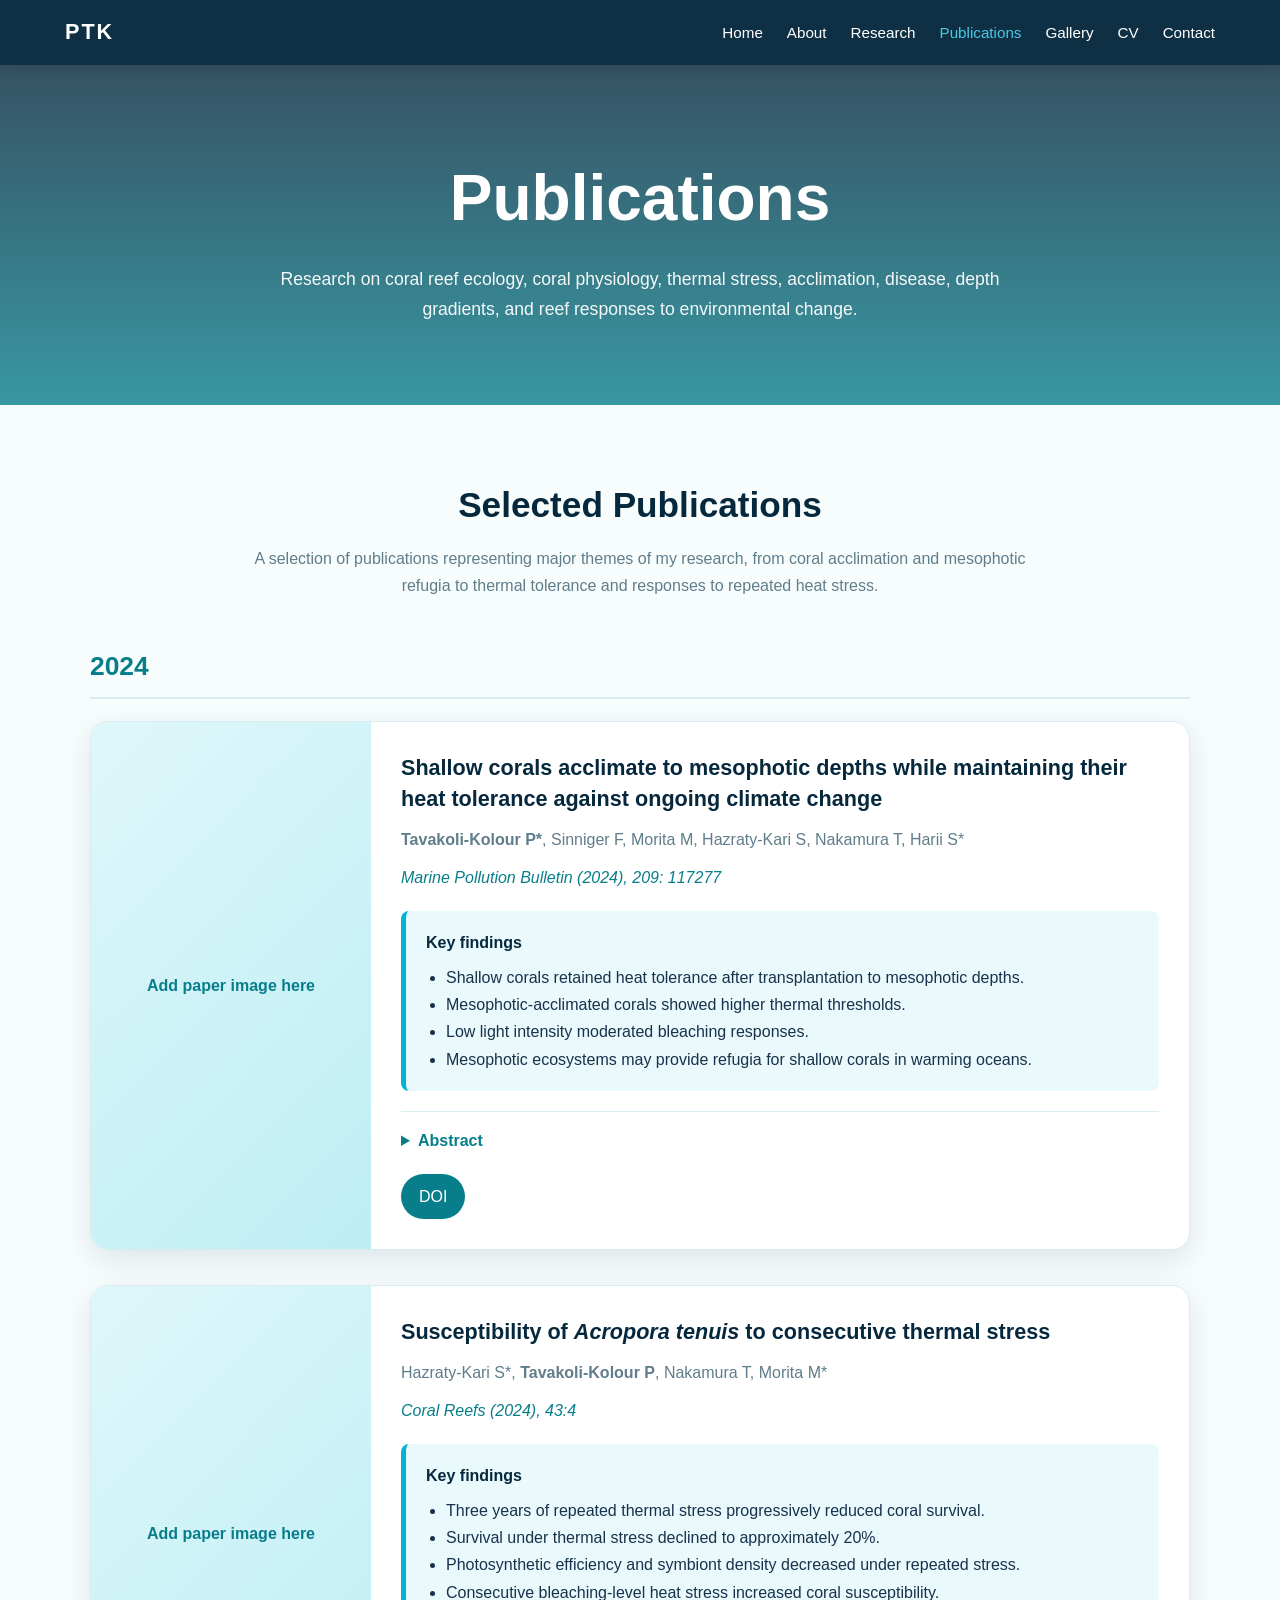
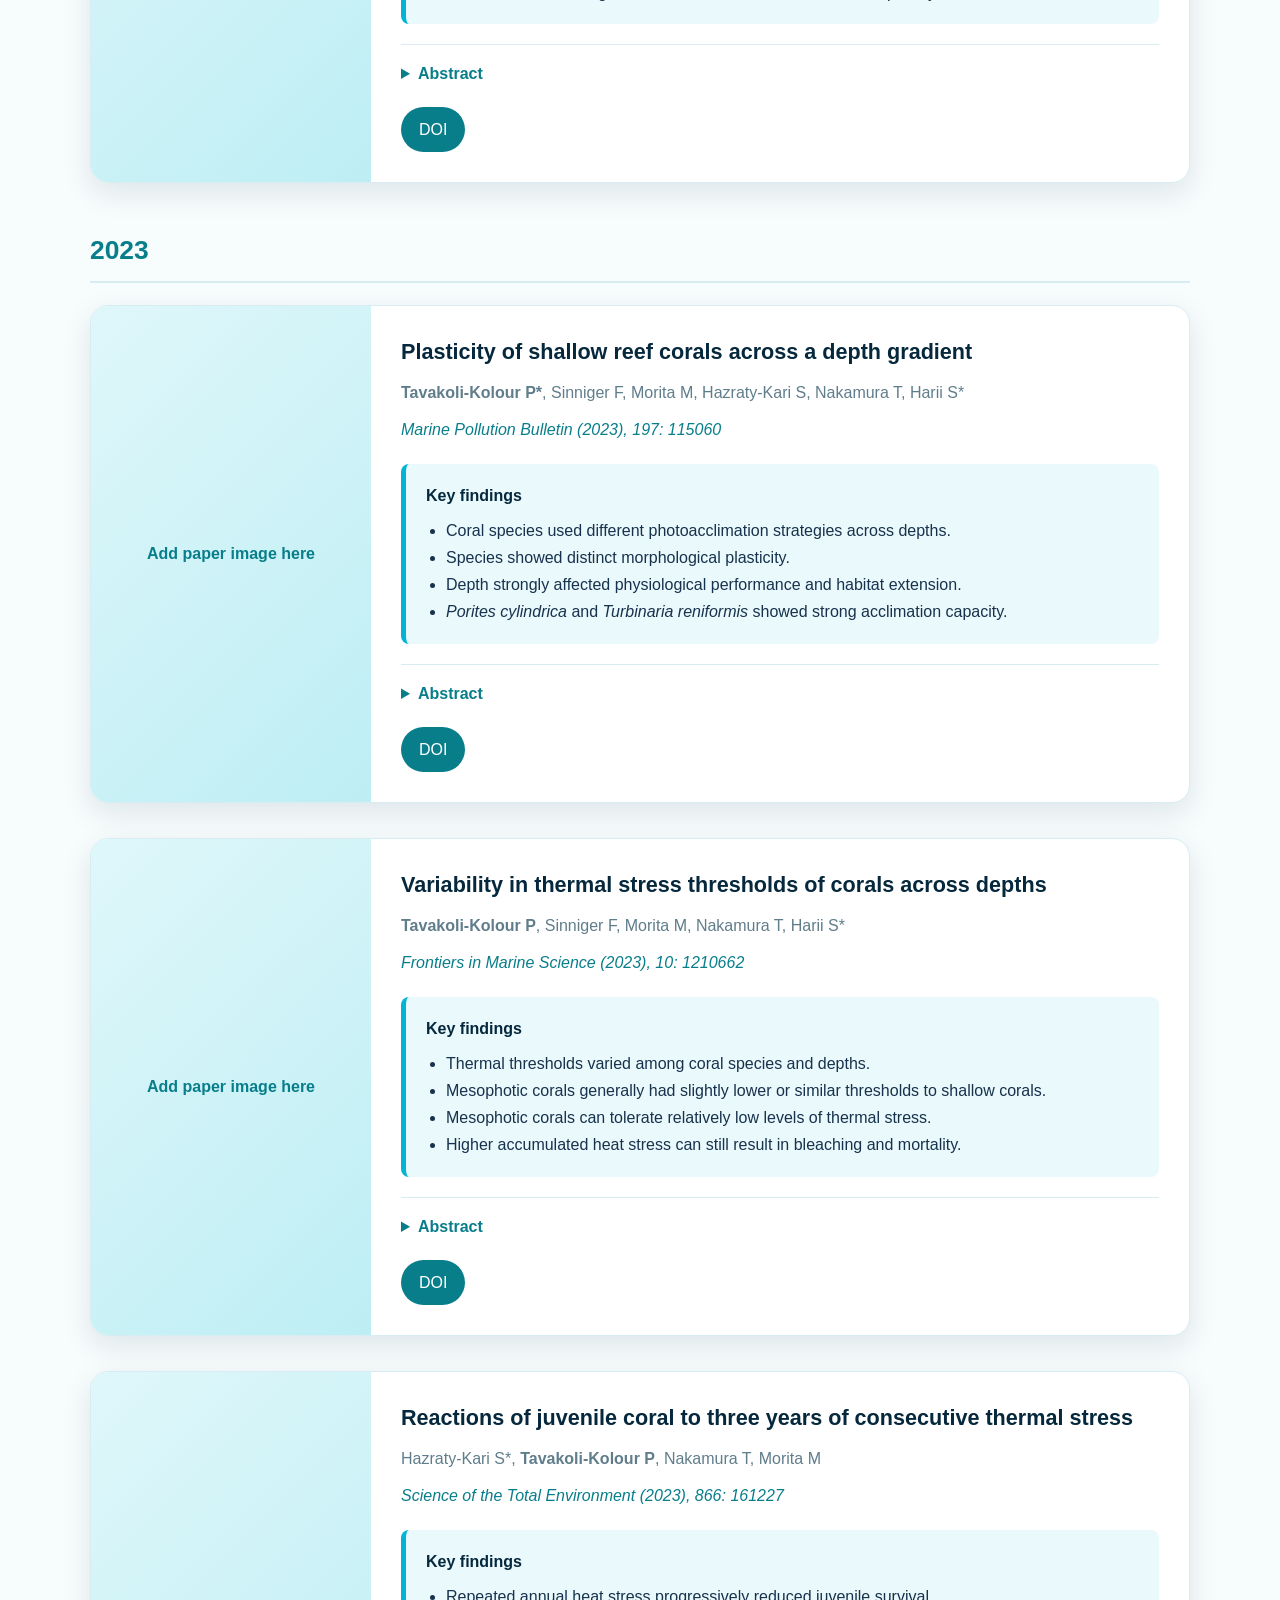
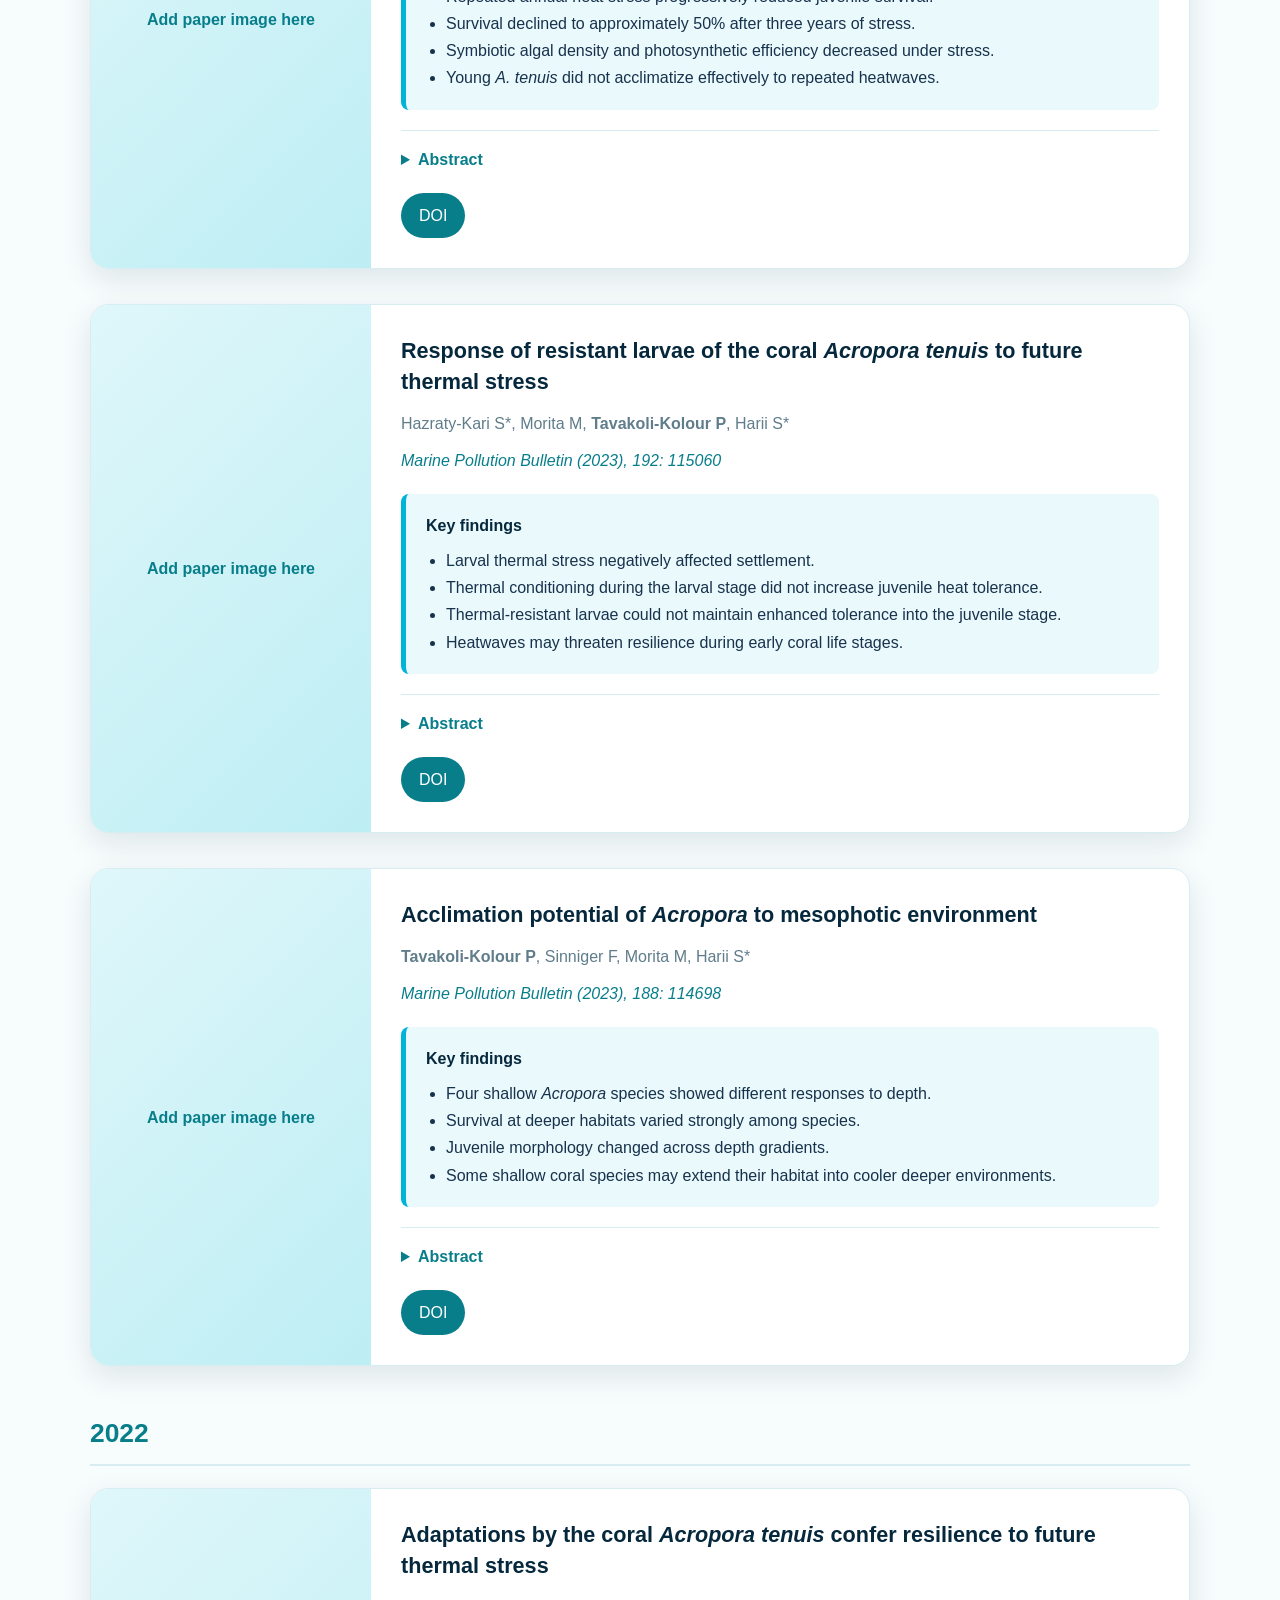
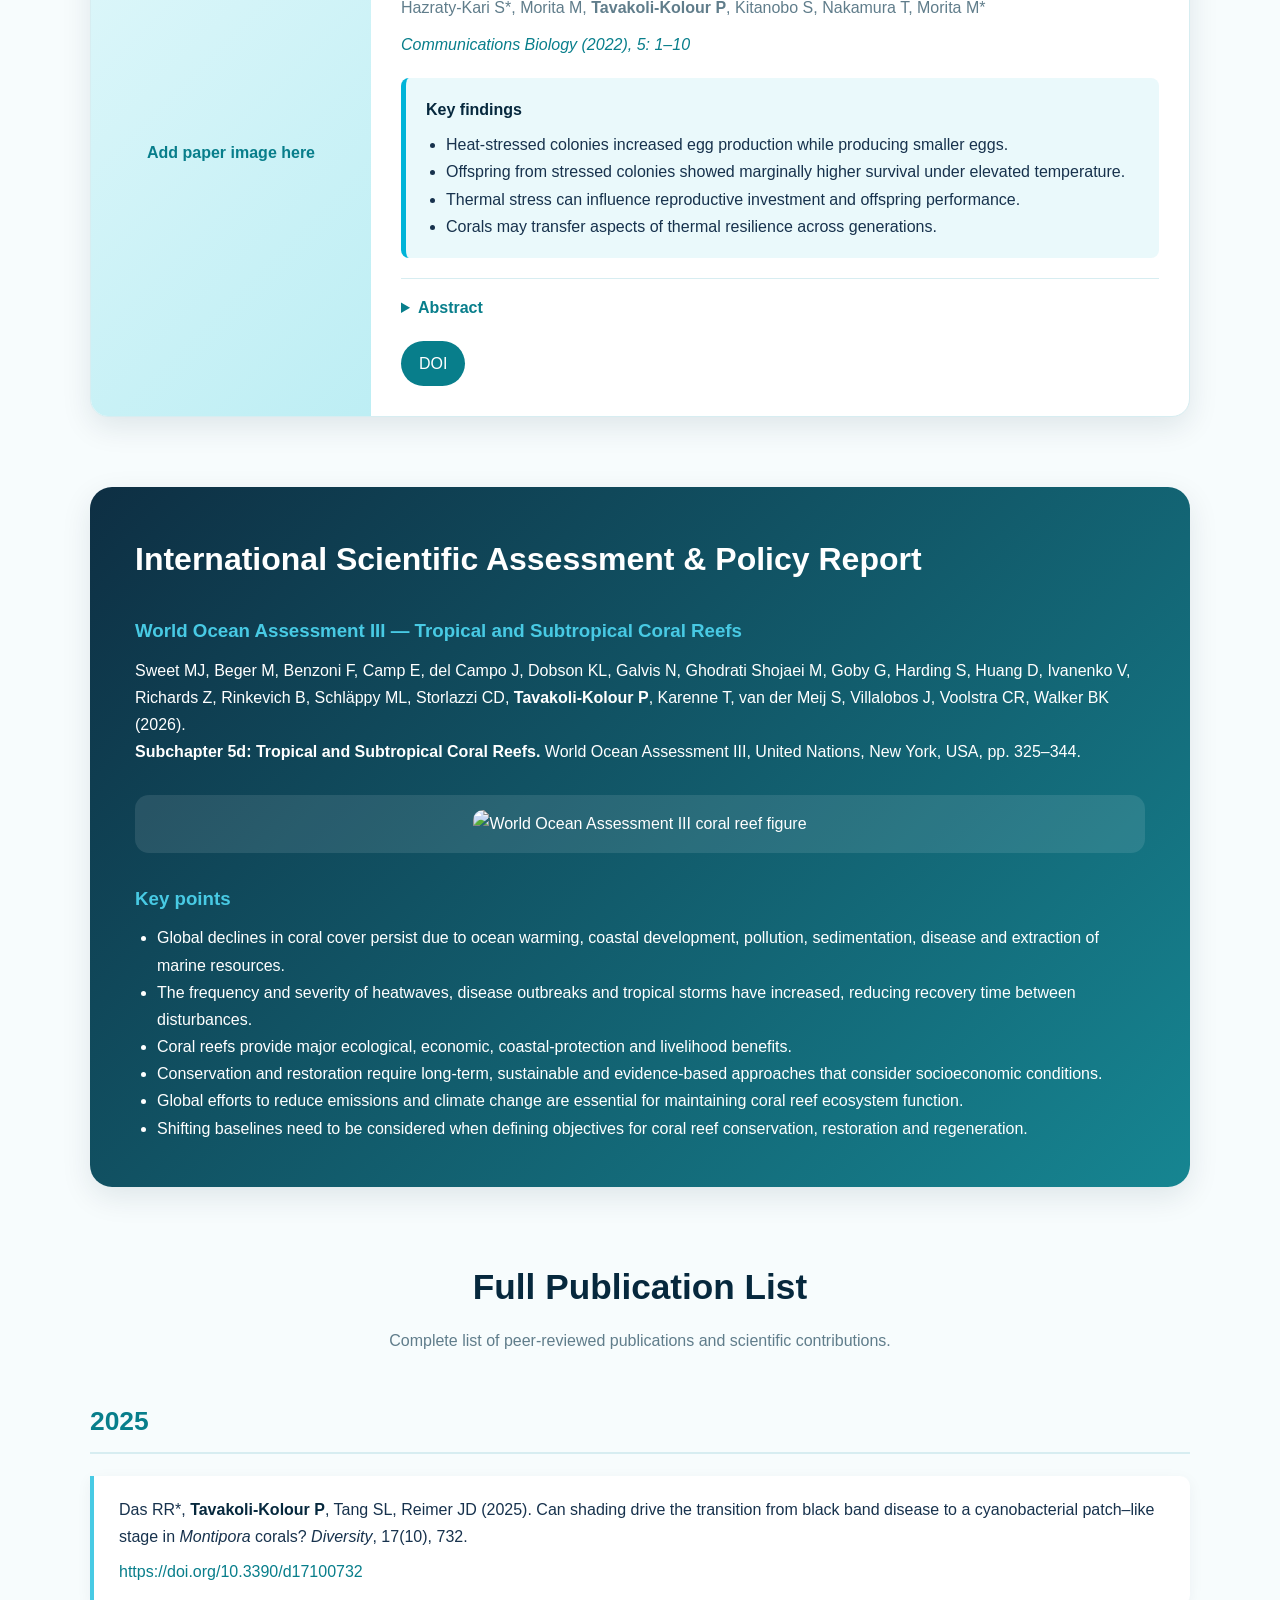
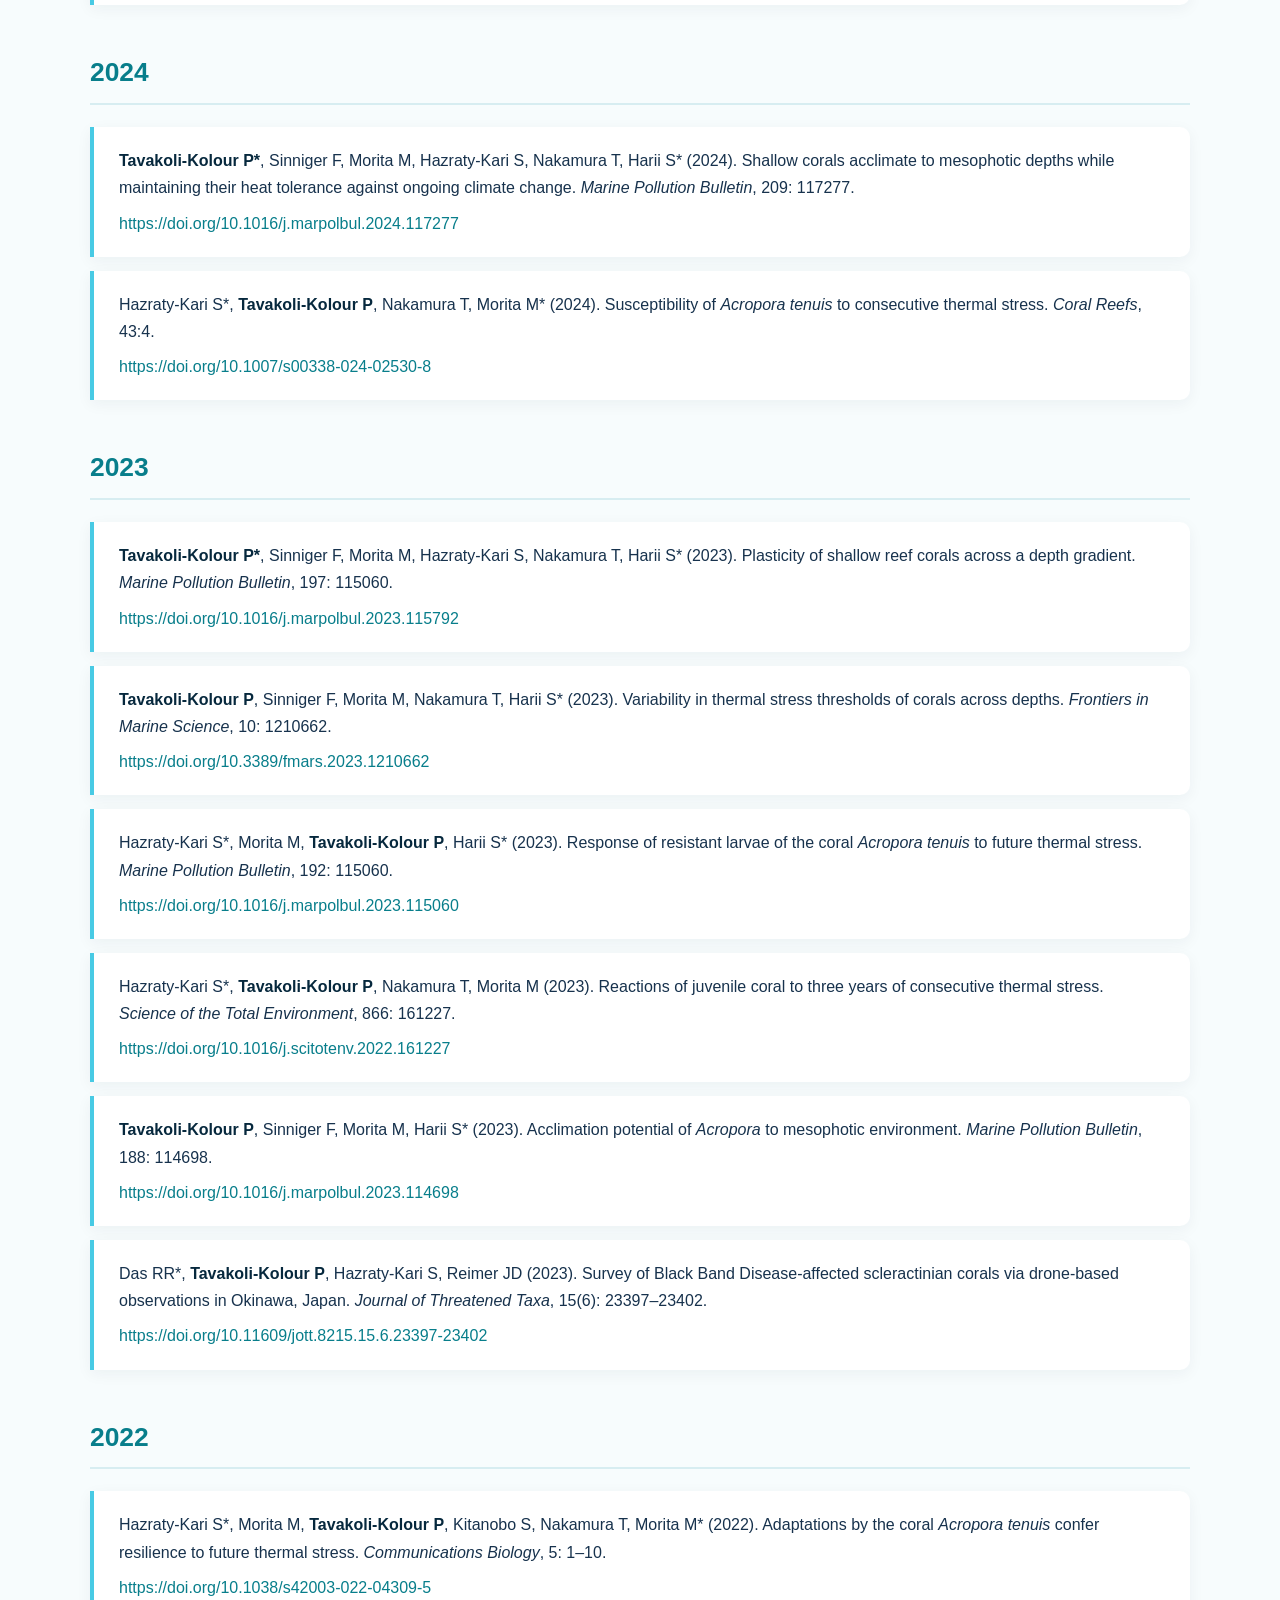
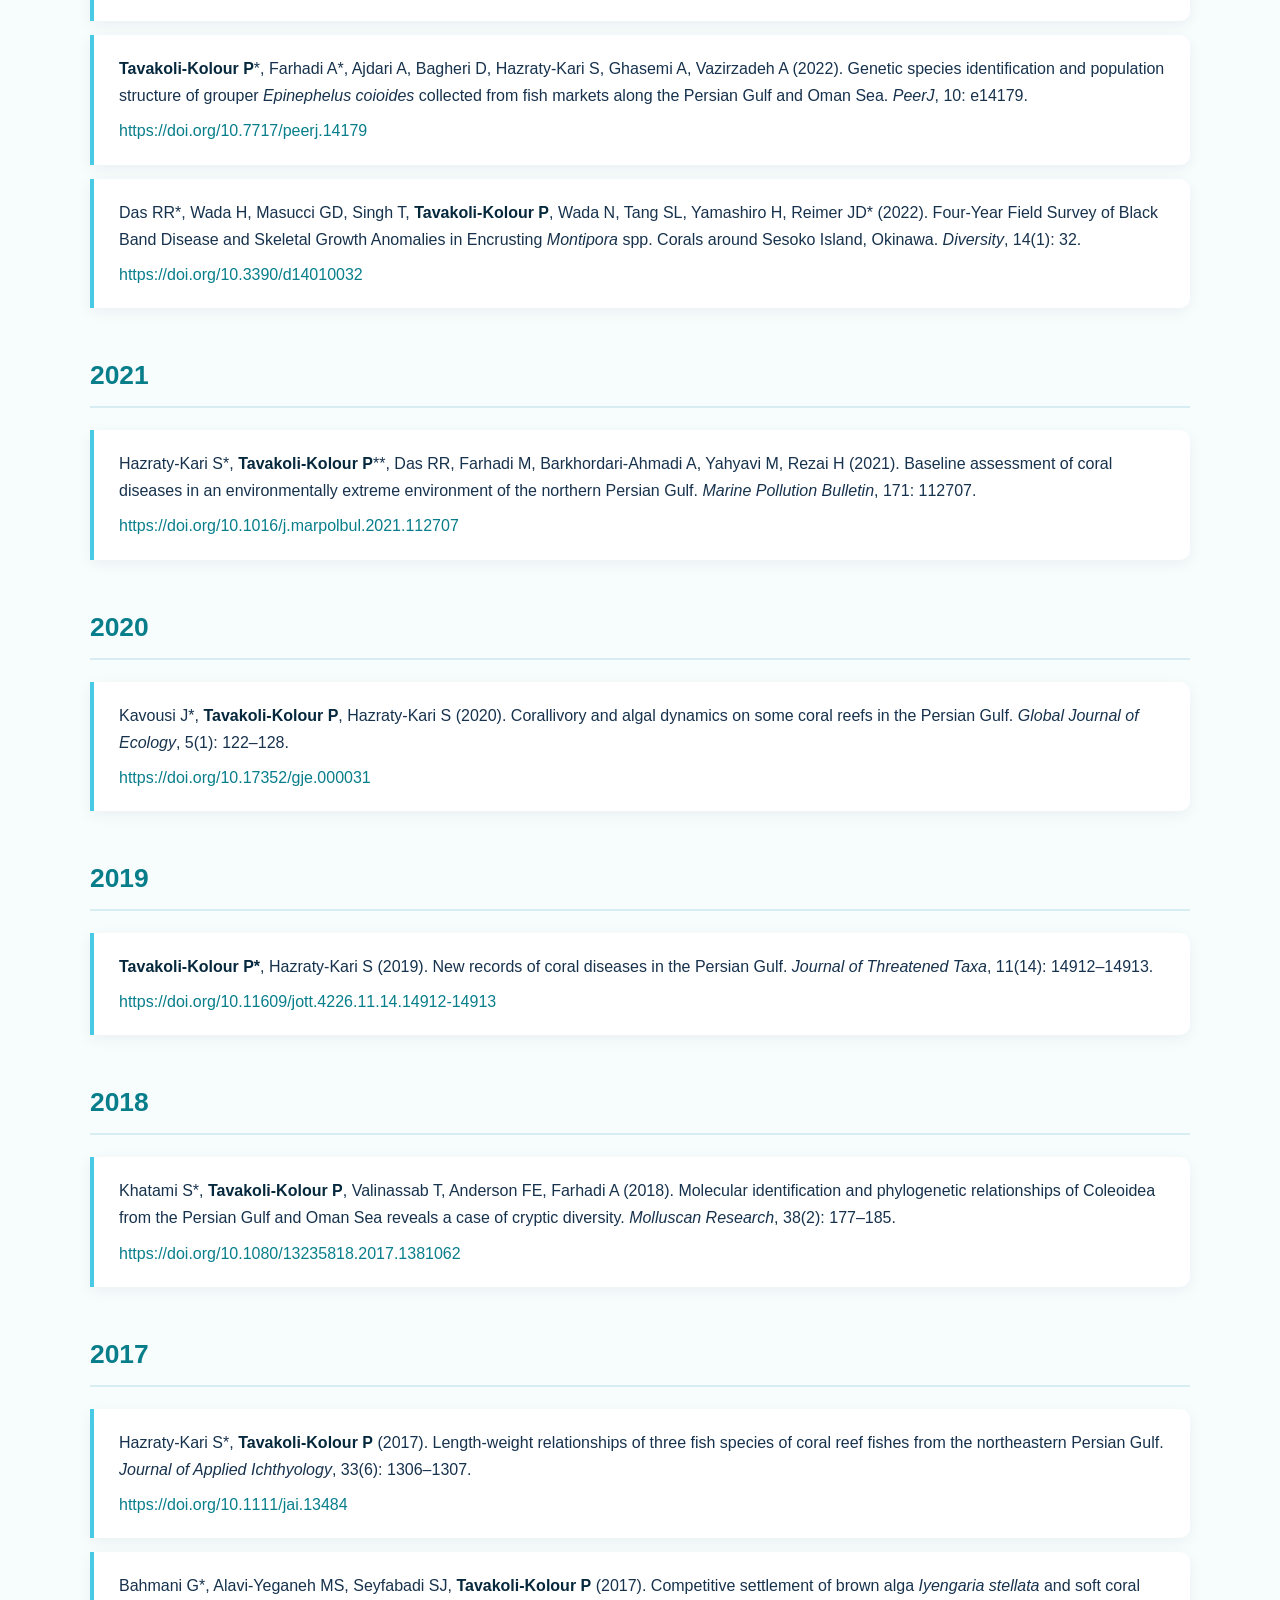
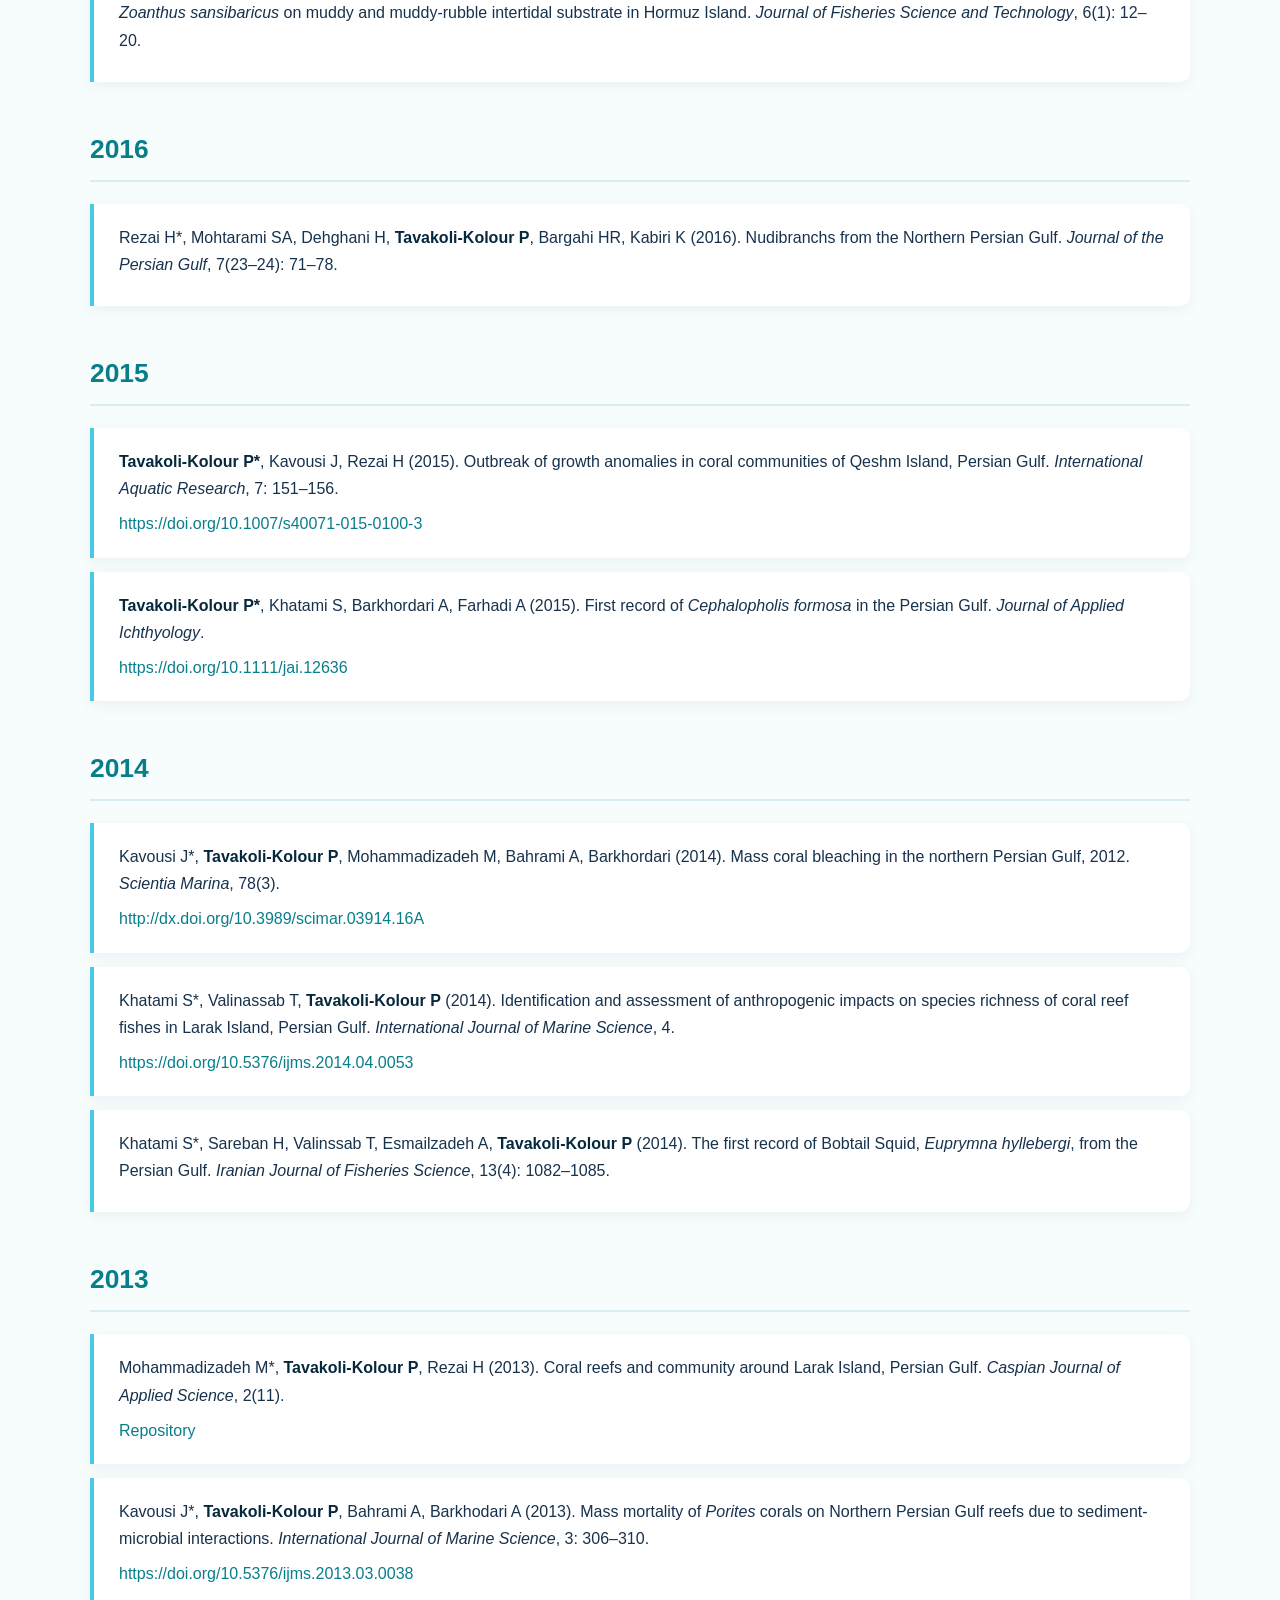
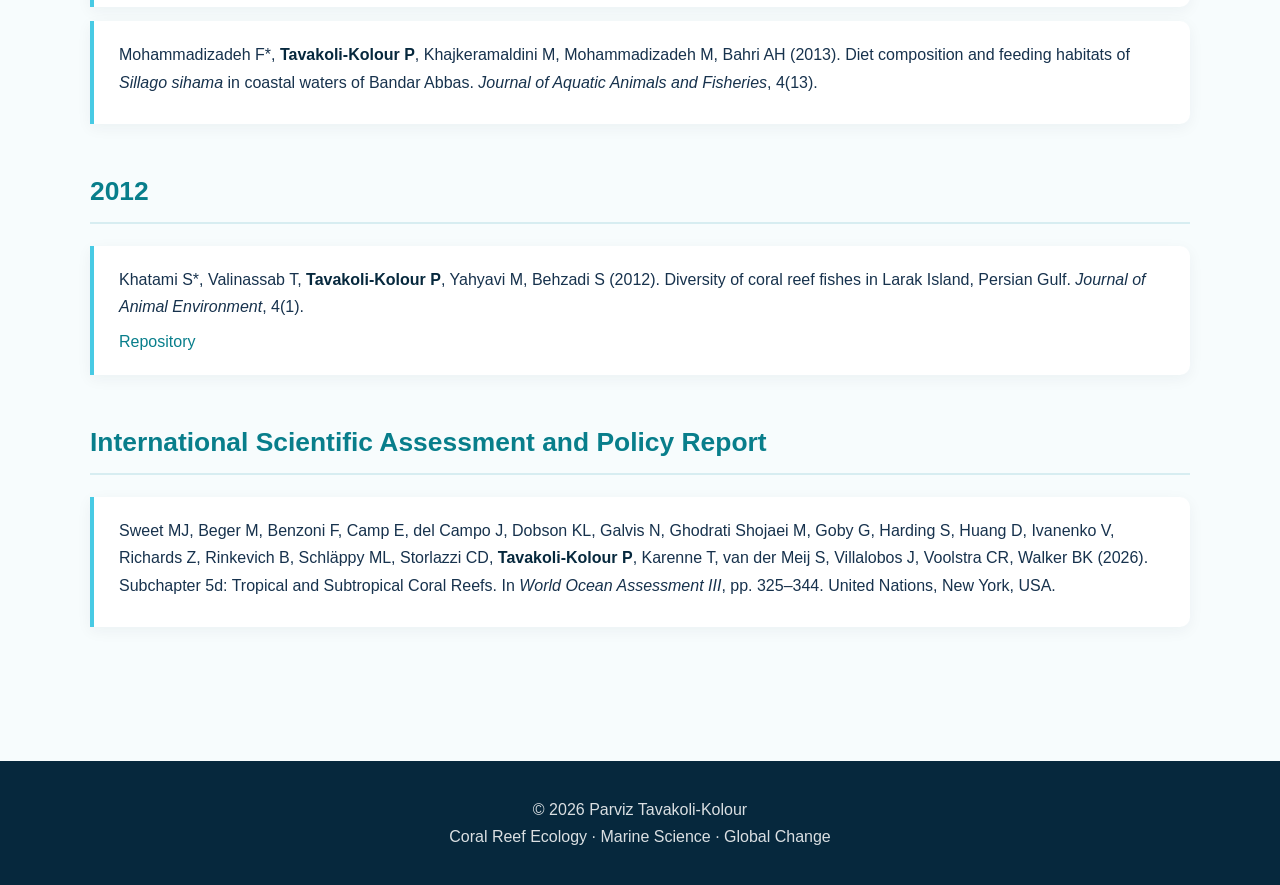
==== commit c0cd4b5e: "Update index.html" ====
--- a/index.html
+++ b/index.html
@@ -1,1313 +1,1742 @@
 <!DOCTYPE html>
 <html lang="en">
 <head>
-<meta charset="UTF-8">
-<meta name="viewport" content="width=device-width, initial-scale=1.0">
-
-<title>Publications | Parviz Tavakoli-Kolour</title>
-
-<style>
-:root {
-    --ocean-dark: #063b4c;
-    --ocean: #087e8b;
-    --sea: #12a8a8;
-    --light-blue: #eaf8fa;
-    --sand: #f5f1e8;
-    --white: #ffffff;
-    --text: #18343d;
-    --muted: #607880;
-}
-
-* {
-    box-sizing: border-box;
-}
-
-body {
-    margin: 0;
-    font-family: Arial, Helvetica, sans-serif;
-    color: var(--text);
-    background: linear-gradient(
-        to bottom,
-        #eaf8fa 0%,
-        #ffffff 35%,
-        #f5fbfb 100%
-    );
-    line-height: 1.7;
-}
-
-/* NAVIGATION */
-
-nav {
-    position: sticky;
-    top: 0;
-    z-index: 1000;
-    background: rgba(3, 49, 64, 0.96);
-    backdrop-filter: blur(10px);
-    padding: 15px 5%;
-    display: flex;
-    justify-content: space-between;
-    align-items: center;
-}
-
-.logo {
-    color: white;
-    font-size: 1.6rem;
-    font-weight: bold;
-    text-decoration: none;
-    letter-spacing: 2px;
-}
-
-nav ul {
-    list-style: none;
-    display: flex;
-    gap: 25px;
-    margin: 0;
-    padding: 0;
-}
-
-nav a {
-    color: white;
-    text-decoration: none;
-    font-weight: 500;
-}
-
-nav a:hover {
-    color: #72e0df;
-}
-
-/* HERO */
-
-.hero {
-    padding: 90px 8% 70px;
-    text-align: center;
-    background:
-        linear-gradient(rgba(3,49,64,.65), rgba(3,49,64,.72)),
-        url("images/ocean.jpg") center/cover;
-    color: white;
-}
-
-.hero h1 {
-    font-size: clamp(2.5rem, 6vw, 4.5rem);
-    margin: 0 0 15px;
-}
-
-.hero p {
-    max-width: 800px;
-    margin: auto;
-    font-size: 1.15rem;
-}
-
-/* CONTENT */
-
-.container {
-    max-width: 1150px;
-    margin: auto;
-    padding: 60px 25px;
-}
-
-.section-title {
-    color: var(--ocean-dark);
-    font-size: 2.1rem;
-    margin-bottom: 10px;
-}
-
-.section-intro {
-    color: var(--muted);
-    max-width: 800px;
-    margin-bottom: 40px;
-}
-
-/* PUBLICATION CARD */
-
-.publication {
-    background: white;
-    border-radius: 18px;
-    margin-bottom: 35px;
-    overflow: hidden;
-    box-shadow: 0 8px 30px rgba(0, 70, 90, .10);
-    border: 1px solid #dceff1;
-}
-
-.publication-inner {
-    display: grid;
-    grid-template-columns: 280px 1fr;
-}
-
-.paper-image {
-    min-height: 280px;
-    background: #e8f5f7;
-    display: flex;
-    align-items: center;
-    justify-content: center;
-    overflow: hidden;
-}
-
-.paper-image img {
-    width: 100%;
-    height: 100%;
-    min-height: 280px;
-    object-fit: cover;
-}
-
-.paper-placeholder {
-    text-align: center;
-    padding: 30px;
-    color: var(--muted);
-}
-
-.paper-content {
-    padding: 30px;
-}
-
-.year {
-    display: inline-block;
-    background: var(--light-blue);
-    color: var(--ocean-dark);
-    border-radius: 30px;
-    padding: 4px 13px;
-    font-size: .85rem;
-    font-weight: bold;
-    margin-bottom: 12px;
-}
-
-.paper-title {
-    font-size: 1.35rem;
-    line-height: 1.4;
-    color: var(--ocean-dark);
-    margin: 5px 0 15px;
-}
-
-.citation {
-    color: #526970;
-    font-size: .95rem;
-}
-
-.highlight {
-    margin-top: 22px;
-    padding: 20px;
-    border-left: 4px solid var(--sea);
-    background: #f0fafb;
-    border-radius: 0 10px 10px 0;
-}
-
-.highlight strong {
-    color: var(--ocean-dark);
-}
-
-.highlight ul {
-    margin-bottom: 0;
-}
-
-.buttons {
-    margin-top: 20px;
-    display: flex;
-    gap: 10px;
-    flex-wrap: wrap;
-}
-
-.btn {
-    display: inline-block;
-    padding: 8px 16px;
-    border-radius: 25px;
-    text-decoration: none;
-    font-size: .9rem;
-    font-weight: bold;
-}
-
-.btn-doi {
-    background: var(--ocean-dark);
-    color: white;
-}
-
-.btn-abstract {
-    background: var(--light-blue);
-    color: var(--ocean-dark);
-    border: none;
-    cursor: pointer;
-}
-
-/* ABSTRACT */
-
-.abstract {
-    display: none;
-    padding: 0 30px 30px;
-    color: #536c73;
-}
-
-.abstract.open {
-    display: block;
-}
-
-.abstract-title {
-    color: var(--ocean-dark);
-    font-weight: bold;
-    margin-bottom: 8px;
-}
-
-/* YEAR SECTIONS */
-
-.year-section {
-    margin-top: 70px;
-}
-
-.year-heading {
-    font-size: 2rem;
-    color: var(--ocean-dark);
-    border-bottom: 2px solid #bde5e8;
-    padding-bottom: 10px;
-    margin-bottom: 30px;
-}
-
-/* POLICY */
-
-.policy-card {
-    background: linear-gradient(135deg, #063b4c, #087e8b);
-    color: white;
-    padding: 40px;
-    border-radius: 20px;
-    margin-top: 50px;
-}
-
-.policy-card h2 {
-    margin-top: 0;
-}
-
-.policy-card ul {
-    padding-left: 22px;
-}
-
-/* FOOTER */
-
-footer {
-    background: #032f3c;
-    color: white;
-    text-align: center;
-    padding: 40px 20px;
-    margin-top: 60px;
-}
-
-footer a {
-    color: #8ee8e7;
-}
-
-/* MOBILE */
-
-@media(max-width: 750px) {
+  <meta charset="UTF-8">
+  <meta name="viewport" content="width=device-width, initial-scale=1.0">
+
+  <title>Publications | Parviz Tavakoli-Kolour</title>
+
+  <meta name="description"
+        content="Publications of Parviz Tavakoli-Kolour, coral reef ecologist and marine scientist.">
+
+  <style>
+    :root {
+      --ocean-dark: #06283d;
+      --ocean: #087e8b;
+      --cyan: #00b4d8;
+      --sea: #48cae4;
+      --light: #eaf9fb;
+      --white: #ffffff;
+      --text: #17324d;
+      --muted: #607d8b;
+      --border: #d7edf1;
+      --shadow: 0 10px 30px rgba(6, 40, 61, 0.10);
+    }
+
+    * {
+      box-sizing: border-box;
+      margin: 0;
+      padding: 0;
+    }
+
+    html {
+      scroll-behavior: smooth;
+    }
+
+    body {
+      font-family: Arial, Helvetica, sans-serif;
+      color: var(--text);
+      background: #f7fcfd;
+      line-height: 1.7;
+    }
+
+    /* NAVIGATION */
 
     nav {
+      position: sticky;
+      top: 0;
+      z-index: 1000;
+      background: rgba(6, 40, 61, 0.96);
+      backdrop-filter: blur(10px);
+      box-shadow: 0 3px 15px rgba(0,0,0,0.12);
+    }
+
+    .nav-container {
+      max-width: 1200px;
+      margin: auto;
+      padding: 14px 25px;
+      display: flex;
+      align-items: center;
+      justify-content: space-between;
+    }
+
+    .logo {
+      color: white;
+      text-decoration: none;
+      font-size: 1.35rem;
+      font-weight: 800;
+      letter-spacing: 2px;
+    }
+
+    .nav-links {
+      display: flex;
+      gap: 24px;
+      list-style: none;
+    }
+
+    .nav-links a {
+      color: white;
+      text-decoration: none;
+      font-size: 0.95rem;
+      transition: 0.3s;
+    }
+
+    .nav-links a:hover,
+    .nav-links a.active {
+      color: var(--sea);
+    }
+
+    /* HEADER */
+
+    .page-header {
+      background:
+        linear-gradient(rgba(6,40,61,0.80), rgba(8,126,139,0.80)),
+        url("images/ocean-header.jpg") center/cover;
+      min-height: 340px;
+      display: flex;
+      align-items: center;
+      justify-content: center;
+      text-align: center;
+      color: white;
+      padding: 60px 20px;
+    }
+
+    .page-header h1 {
+      font-size: clamp(2.3rem, 5vw, 4rem);
+      margin-bottom: 12px;
+    }
+
+    .page-header p {
+      font-size: 1.1rem;
+      max-width: 750px;
+      margin: auto;
+      opacity: 0.95;
+    }
+
+    /* GENERAL */
+
+    .container {
+      max-width: 1150px;
+      margin: auto;
+      padding: 70px 25px;
+    }
+
+    .section-title {
+      text-align: center;
+      margin-bottom: 45px;
+    }
+
+    .section-title h2 {
+      color: var(--ocean-dark);
+      font-size: 2.2rem;
+      margin-bottom: 10px;
+    }
+
+    .section-title p {
+      color: var(--muted);
+      max-width: 800px;
+      margin: auto;
+    }
+
+    .year-title {
+      color: var(--ocean);
+      font-size: 1.65rem;
+      margin: 45px 0 22px;
+      border-bottom: 2px solid var(--border);
+      padding-bottom: 8px;
+    }
+
+    /* SELECTED PAPERS */
+
+    .selected-paper {
+      background: white;
+      border-radius: 18px;
+      margin-bottom: 35px;
+      overflow: hidden;
+      box-shadow: var(--shadow);
+      border: 1px solid var(--border);
+    }
+
+    .paper-grid {
+      display: grid;
+      grid-template-columns: 280px 1fr;
+    }
+
+    .paper-image {
+      min-height: 300px;
+      background: linear-gradient(135deg, #dff7fa, #bdeef4);
+      display: flex;
+      align-items: center;
+      justify-content: center;
+      padding: 20px;
+    }
+
+    .paper-image img {
+      width: 100%;
+      height: 100%;
+      max-height: 300px;
+      object-fit: contain;
+      border-radius: 10px;
+    }
+
+    .paper-placeholder {
+      text-align: center;
+      color: var(--ocean);
+      font-weight: bold;
+      padding: 25px;
+    }
+
+    .paper-content {
+      padding: 30px;
+    }
+
+    .paper-content h3 {
+      color: var(--ocean-dark);
+      font-size: 1.35rem;
+      line-height: 1.45;
+      margin-bottom: 12px;
+    }
+
+    .authors {
+      color: var(--muted);
+      margin-bottom: 10px;
+    }
+
+    .journal {
+      font-style: italic;
+      color: var(--ocean);
+      margin-bottom: 18px;
+    }
+
+    .highlight-box {
+      background: var(--light);
+      border-left: 5px solid var(--cyan);
+      padding: 18px 20px;
+      border-radius: 8px;
+      margin: 20px 0;
+    }
+
+    .highlight-box strong {
+      color: var(--ocean-dark);
+    }
+
+    .highlight-box ul {
+      margin-left: 20px;
+      margin-top: 8px;
+    }
+
+    details {
+      margin-top: 18px;
+      border-top: 1px solid var(--border);
+      padding-top: 15px;
+    }
+
+    summary {
+      cursor: pointer;
+      color: var(--ocean);
+      font-weight: 700;
+    }
+
+    .abstract {
+      margin-top: 15px;
+      color: #40596b;
+    }
+
+    .doi-button {
+      display: inline-block;
+      margin-top: 20px;
+      background: var(--ocean);
+      color: white;
+      text-decoration: none;
+      padding: 9px 18px;
+      border-radius: 30px;
+      transition: 0.3s;
+    }
+
+    .doi-button:hover {
+      background: var(--ocean-dark);
+      transform: translateY(-2px);
+    }
+
+    /* WOA */
+
+    .woa {
+      background:
+        linear-gradient(135deg, rgba(6,40,61,0.97), rgba(8,126,139,0.94));
+      color: white;
+      border-radius: 22px;
+      padding: 45px;
+      margin: 70px 0;
+      box-shadow: var(--shadow);
+    }
+
+    .woa h2 {
+      font-size: 2rem;
+      margin-bottom: 10px;
+    }
+
+    .woa h3 {
+      margin-top: 28px;
+      margin-bottom: 10px;
+      color: var(--sea);
+    }
+
+    .woa ul {
+      margin-left: 22px;
+    }
+
+    .woa-figure {
+      margin: 30px 0;
+      background: rgba(255,255,255,0.10);
+      border-radius: 14px;
+      padding: 15px;
+      text-align: center;
+    }
+
+    .woa-figure img {
+      width: 100%;
+      max-height: 450px;
+      object-fit: contain;
+      border-radius: 10px;
+    }
+
+    /* FULL PUBLICATION LIST */
+
+    .full-publications {
+      margin-top: 30px;
+    }
+
+    .publication-item {
+      background: white;
+      border-left: 4px solid var(--sea);
+      padding: 20px 25px;
+      margin-bottom: 14px;
+      border-radius: 0 10px 10px 0;
+      box-shadow: 0 4px 15px rgba(6,40,61,0.05);
+    }
+
+    .publication-item p {
+      margin-bottom: 8px;
+    }
+
+    .publication-item strong {
+      color: var(--ocean-dark);
+    }
+
+    .publication-item a {
+      color: var(--ocean);
+      text-decoration: none;
+      word-break: break-word;
+    }
+
+    .publication-item a:hover {
+      text-decoration: underline;
+    }
+
+    /* FOOTER */
+
+    footer {
+      background: var(--ocean-dark);
+      color: white;
+      text-align: center;
+      padding: 35px 20px;
+      margin-top: 50px;
+    }
+
+    footer p {
+      opacity: 0.85;
+    }
+
+    /* MOBILE */
+
+    @media (max-width: 800px) {
+
+      .nav-container {
         flex-direction: column;
         gap: 12px;
-    }
-
-    nav ul {
-        gap: 12px;
+      }
+
+      .nav-links {
         flex-wrap: wrap;
         justify-content: center;
-    }
-
-    .publication-inner {
+        gap: 13px;
+      }
+
+      .paper-grid {
         grid-template-columns: 1fr;
-    }
-
-    .paper-image,
-    .paper-image img {
+      }
+
+      .paper-image {
         min-height: 220px;
-        height: 220px;
-    }
-
-    .paper-content {
+      }
+
+      .paper-content {
         padding: 22px;
-    }
-
-    .abstract {
-        padding: 0 22px 25px;
-    }
-}
-</style>
+      }
+
+      .woa {
+        padding: 25px;
+      }
+    }
+  </style>
 </head>
 
 <body>
 
+<!-- NAVIGATION -->
+
 <nav>
+  <div class="nav-container">
+
     <a class="logo" href="index.html">PTK</a>
 
+    <ul class="nav-links">
+      <li><a href="index.html">Home</a></li>
+      <li><a href="about.html">About</a></li>
+      <li><a href="research.html">Research</a></li>
+      <li><a href="publications.html" class="active">Publications</a></li>
+      <li><a href="gallery.html">Gallery</a></li>
+      <li><a href="cv.html">CV</a></li>
+      <li><a href="contact.html">Contact</a></li>
+    </ul>
+
+  </div>
+</nav>
+
+
+<!-- PAGE HEADER -->
+
+<header class="page-header">
+
+  <div>
+    <h1>Publications</h1>
+
+    <p>
+      Research on coral reef ecology, coral physiology, thermal stress,
+      acclimation, disease, depth gradients, and reef responses to
+      environmental change.
+    </p>
+  </div>
+
+</header>
+
+
+<!-- SELECTED PUBLICATIONS -->
+
+<main class="container">
+
+  <div class="section-title">
+
+    <h2>Selected Publications</h2>
+
+    <p>
+      A selection of publications representing major themes of my research,
+      from coral acclimation and mesophotic refugia to thermal tolerance
+      and responses to repeated heat stress.
+    </p>
+
+  </div>
+
+
+  <!-- 2024 -->
+
+  <h2 class="year-title">2024</h2>
+
+
+  <article class="selected-paper">
+
+    <div class="paper-grid">
+
+      <div class="paper-image">
+
+        <img
+          src="images/publications/shallow-corals-2024.jpg"
+          alt="Shallow corals acclimate to mesophotic depths"
+          onerror="this.style.display='none'; this.nextElementSibling.style.display='block';"
+        >
+
+        <div class="paper-placeholder" style="display:none;">
+          Add paper image here
+        </div>
+
+      </div>
+
+      <div class="paper-content">
+
+        <h3>
+          Shallow corals acclimate to mesophotic depths while maintaining
+          their heat tolerance against ongoing climate change
+        </h3>
+
+        <p class="authors">
+          <strong>Tavakoli-Kolour P*</strong>, Sinniger F, Morita M,
+          Hazraty-Kari S, Nakamura T, Harii S*
+        </p>
+
+        <p class="journal">
+          Marine Pollution Bulletin (2024), 209: 117277
+        </p>
+
+        <div class="highlight-box">
+
+          <strong>Key findings</strong>
+
+          <ul>
+            <li>Shallow corals retained heat tolerance after transplantation to mesophotic depths.</li>
+            <li>Mesophotic-acclimated corals showed higher thermal thresholds.</li>
+            <li>Low light intensity moderated bleaching responses.</li>
+            <li>Mesophotic ecosystems may provide refugia for shallow corals in warming oceans.</li>
+          </ul>
+
+        </div>
+
+        <details>
+          <summary>Abstract</summary>
+
+          <p class="abstract">
+            Global warming poses a significant threat to coral reefs. It has
+            been assumed that mesophotic coral ecosystems may serve as refugia
+            from ocean warming. This study examined the acclimation capacity
+            and thermal tolerance of two shallow coral species,
+            <i>Porites cylindrica</i> and <i>Turbinaria reniformis</i>,
+            transplanted to mesophotic depths of 40 m for 12 months.
+            Mesophotic-acclimated fragments showed higher thermal thresholds
+            and survival rates, delayed onset of bleaching, and less decline
+            in photosynthetic efficiency compared with shallow fragments.
+          </p>
+
+        </details>
+
+        <a
+          class="doi-button"
+          href="https://doi.org/10.1016/j.marpolbul.2024.117277"
+          target="_blank"
+          rel="noopener"
+        >
+          DOI
+        </a>
+
+      </div>
+
+    </div>
+
+  </article>
+
+
+  <article class="selected-paper">
+
+    <div class="paper-grid">
+
+      <div class="paper-image">
+
+        <img
+          src="images/publications/acropora-consecutive-thermal-2024.jpg"
+          alt="Acropora tenuis consecutive thermal stress"
+          onerror="this.style.display='none'; this.nextElementSibling.style.display='block';"
+        >
+
+        <div class="paper-placeholder" style="display:none;">
+          Add paper image here
+        </div>
+
+      </div>
+
+      <div class="paper-content">
+
+        <h3>
+          Susceptibility of <i>Acropora tenuis</i> to consecutive thermal stress
+        </h3>
+
+        <p class="authors">
+          Hazraty-Kari S*, <strong>Tavakoli-Kolour P</strong>,
+          Nakamura T, Morita M*
+        </p>
+
+        <p class="journal">
+          Coral Reefs (2024), 43:4
+        </p>
+
+        <div class="highlight-box">
+
+          <strong>Key findings</strong>
+
+          <ul>
+            <li>Three years of repeated thermal stress progressively reduced coral survival.</li>
+            <li>Survival under thermal stress declined to approximately 20%.</li>
+            <li>Photosynthetic efficiency and symbiont density decreased under repeated stress.</li>
+            <li>Consecutive bleaching-level heat stress increased coral susceptibility.</li>
+          </ul>
+
+        </div>
+
+        <details>
+
+          <summary>Abstract</summary>
+
+          <p class="abstract">
+            Elevated temperatures cause mass coral bleaching and reef
+            degradation. This study investigated how three years of
+            consecutive thermal stress affected adult fragments of
+            <i>Acropora tenuis</i>. Fragments were exposed to approximately
+            28 °C control conditions and approximately 31 °C heat stress.
+            Survival, maximum quantum yield of photosystem II and algal
+            density were measured. Survival under thermal stress decreased
+            over the three-year period, reaching 20% by the end.
+            Consecutive bleaching-level thermal stress therefore increased
+            coral susceptibility to heat.
+          </p>
+
+        </details>
+
+        <a
+          class="doi-button"
+          href="https://doi.org/10.1007/s00338-024-02530-8"
+          target="_blank"
+          rel="noopener"
+        >
+          DOI
+        </a>
+
+      </div>
+
+    </div>
+
+  </article>
+
+
+  <!-- 2023 -->
+
+  <h2 class="year-title">2023</h2>
+
+
+  <article class="selected-paper">
+
+    <div class="paper-grid">
+
+      <div class="paper-image">
+
+        <img
+          src="images/publications/plasticity-depth-gradient-2023.jpg"
+          alt="Plasticity of shallow reef corals across a depth gradient"
+          onerror="this.style.display='none'; this.nextElementSibling.style.display='block';"
+        >
+
+        <div class="paper-placeholder" style="display:none;">
+          Add paper image here
+        </div>
+
+      </div>
+
+      <div class="paper-content">
+
+        <h3>
+          Plasticity of shallow reef corals across a depth gradient
+        </h3>
+
+        <p class="authors">
+          <strong>Tavakoli-Kolour P*</strong>, Sinniger F, Morita M,
+          Hazraty-Kari S, Nakamura T, Harii S*
+        </p>
+
+        <p class="journal">
+          Marine Pollution Bulletin (2023), 197: 115060
+        </p>
+
+        <div class="highlight-box">
+
+          <strong>Key findings</strong>
+
+          <ul>
+            <li>Coral species used different photoacclimation strategies across depths.</li>
+            <li>Species showed distinct morphological plasticity.</li>
+            <li>Depth strongly affected physiological performance and habitat extension.</li>
+            <li><i>Porites cylindrica</i> and <i>Turbinaria reniformis</i> showed strong acclimation capacity.</li>
+          </ul>
+
+        </div>
+
+        <details>
+
+          <summary>Abstract</summary>
+
+          <p class="abstract">
+            Mesophotic coral ecosystems have been suggested as potential
+            refugia for shallow reefs. We investigated the photoacclimation
+            potential of four shallow coral species transplanted across
+            different depths for one year. Several species survived and
+            acclimated to a wide range of light regimes at 5, 20 and 40 m,
+            while <i>Acropora tenuis</i> survived only at 5 and 20 m.
+            The results demonstrate substantial plasticity in shallow corals
+            exposed to depth changes.
+          </p>
+
+        </details>
+
+        <a
+          class="doi-button"
+          href="https://doi.org/10.1016/j.marpolbul.2023.115792"
+          target="_blank"
+          rel="noopener"
+        >
+          DOI
+        </a>
+
+      </div>
+
+    </div>
+
+  </article>
+
+
+  <article class="selected-paper">
+
+    <div class="paper-grid">
+
+      <div class="paper-image">
+
+        <img
+          src="images/publications/thermal-thresholds-depths-2023.jpg"
+          alt="Variability in thermal stress thresholds across depths"
+          onerror="this.style.display='none'; this.nextElementSibling.style.display='block';"
+        >
+
+        <div class="paper-placeholder" style="display:none;">
+          Add paper image here
+        </div>
+
+      </div>
+
+      <div class="paper-content">
+
+        <h3>
+          Variability in thermal stress thresholds of corals across depths
+        </h3>
+
+        <p class="authors">
+          <strong>Tavakoli-Kolour P</strong>, Sinniger F, Morita M,
+          Nakamura T, Harii S*
+        </p>
+
+        <p class="journal">
+          Frontiers in Marine Science (2023), 10: 1210662
+        </p>
+
+        <div class="highlight-box">
+
+          <strong>Key findings</strong>
+
+          <ul>
+            <li>Thermal thresholds varied among coral species and depths.</li>
+            <li>Mesophotic corals generally had slightly lower or similar thresholds to shallow corals.</li>
+            <li>Mesophotic corals can tolerate relatively low levels of thermal stress.</li>
+            <li>Higher accumulated heat stress can still result in bleaching and mortality.</li>
+          </ul>
+
+        </div>
+
+        <details>
+
+          <summary>Abstract</summary>
+
+          <p class="abstract">
+            Mesophotic habitats are generally cooler than shallow habitats,
+            but the thermal susceptibility of mesophotic corals remains
+            poorly understood. We compared mesophotic and shallow coral
+            species using physiological responses to thermal stress.
+            Coral fragments were exposed to approximately 30 and 31 °C
+            treatments and a control of approximately 28 °C for 14 days.
+            Thermal thresholds were slightly lower or equal in mesophotic
+            species, suggesting that mesophotic corals can survive relatively
+            low levels of thermal stress but may experience bleaching and
+            mortality under greater heat accumulation.
+          </p>
+
+        </details>
+
+        <a
+          class="doi-button"
+          href="https://doi.org/10.3389/fmars.2023.1210662"
+          target="_blank"
+          rel="noopener"
+        >
+          DOI
+        </a>
+
+      </div>
+
+    </div>
+
+  </article>
+
+
+  <article class="selected-paper">
+
+    <div class="paper-grid">
+
+      <div class="paper-image">
+
+        <img
+          src="images/publications/juvenile-thermal-stress-2023.jpg"
+          alt="Juvenile coral consecutive thermal stress"
+          onerror="this.style.display='none'; this.nextElementSibling.style.display='block';"
+        >
+
+        <div class="paper-placeholder" style="display:none;">
+          Add paper image here
+        </div>
+
+      </div>
+
+      <div class="paper-content">
+
+        <h3>
+          Reactions of juvenile coral to three years of consecutive thermal stress
+        </h3>
+
+        <p class="authors">
+          Hazraty-Kari S*, <strong>Tavakoli-Kolour P</strong>,
+          Nakamura T, Morita M
+        </p>
+
+        <p class="journal">
+          Science of the Total Environment (2023), 866: 161227
+        </p>
+
+        <div class="highlight-box">
+
+          <strong>Key findings</strong>
+
+          <ul>
+            <li>Repeated annual heat stress progressively reduced juvenile survival.</li>
+            <li>Survival declined to approximately 50% after three years of stress.</li>
+            <li>Symbiotic algal density and photosynthetic efficiency decreased under stress.</li>
+            <li>Young <i>A. tenuis</i> did not acclimatize effectively to repeated heatwaves.</li>
+          </ul>
+
+        </div>
+
+        <details>
+
+          <summary>Abstract</summary>
+
+          <p class="abstract">
+            Coral juveniles were exposed to control temperatures of
+            approximately 26–28 °C and heat stress of approximately 31 °C
+            for one week per year over three consecutive years. More than
+            96% survived the first year of heat stress, whereas survival
+            declined substantially by the third year. Symbiotic algal density
+            and photosynthetic activity also decreased under stress.
+            The results demonstrate that repeated thermal stress can
+            progressively reduce juvenile coral resilience.
+          </p>
+
+        </details>
+
+        <a
+          class="doi-button"
+          href="https://doi.org/10.1016/j.scitotenv.2022.161227"
+          target="_blank"
+          rel="noopener"
+        >
+          DOI
+        </a>
+
+      </div>
+
+    </div>
+
+  </article>
+
+
+  <article class="selected-paper">
+
+    <div class="paper-grid">
+
+      <div class="paper-image">
+
+        <img
+          src="images/publications/resistant-larvae-2023.jpg"
+          alt="Resistant Acropora tenuis larvae"
+          onerror="this.style.display='none'; this.nextElementSibling.style.display='block';"
+        >
+
+        <div class="paper-placeholder" style="display:none;">
+          Add paper image here
+        </div>
+
+      </div>
+
+      <div class="paper-content">
+
+        <h3>
+          Response of resistant larvae of the coral
+          <i>Acropora tenuis</i> to future thermal stress
+        </h3>
+
+        <p class="authors">
+          Hazraty-Kari S*, Morita M, <strong>Tavakoli-Kolour P</strong>,
+          Harii S*
+        </p>
+
+        <p class="journal">
+          Marine Pollution Bulletin (2023), 192: 115060
+        </p>
+
+        <div class="highlight-box">
+
+          <strong>Key findings</strong>
+
+          <ul>
+            <li>Larval thermal stress negatively affected settlement.</li>
+            <li>Thermal conditioning during the larval stage did not increase juvenile heat tolerance.</li>
+            <li>Thermal-resistant larvae could not maintain enhanced tolerance into the juvenile stage.</li>
+            <li>Heatwaves may threaten resilience during early coral life stages.</li>
+          </ul>
+
+        </div>
+
+        <details>
+
+          <summary>Abstract</summary>
+
+          <p class="abstract">
+            Thermal conditioning during early life stages may influence
+            coral thermal tolerance. Resistant larvae of <i>Acropora tenuis</i>
+            were exposed to ambient and thermal-stress temperatures and
+            subsequently assessed for settlement and juvenile survival.
+            Thermal stress during the larval stage did not increase the
+            thermal tolerance of juveniles, indicating limited carryover
+            acclimation across this life-stage transition.
+          </p>
+
+        </details>
+
+        <a
+          class="doi-button"
+          href="https://doi.org/10.1016/j.marpolbul.2023.115060"
+          target="_blank"
+          rel="noopener"
+        >
+          DOI
+        </a>
+
+      </div>
+
+    </div>
+
+  </article>
+
+
+  <article class="selected-paper">
+
+    <div class="paper-grid">
+
+      <div class="paper-image">
+
+        <img
+          src="images/publications/acclimation-acropora-2023.jpg"
+          alt="Acropora acclimation to mesophotic environment"
+          onerror="this.style.display='none'; this.nextElementSibling.style.display='block';"
+        >
+
+        <div class="paper-placeholder" style="display:none;">
+          Add paper image here
+        </div>
+
+      </div>
+
+      <div class="paper-content">
+
+        <h3>
+          Acclimation potential of <i>Acropora</i> to mesophotic environment
+        </h3>
+
+        <p class="authors">
+          <strong>Tavakoli-Kolour P</strong>, Sinniger F, Morita M,
+          Harii S*
+        </p>
+
+        <p class="journal">
+          Marine Pollution Bulletin (2023), 188: 114698
+        </p>
+
+        <div class="highlight-box">
+
+          <strong>Key findings</strong>
+
+          <ul>
+            <li>Four shallow <i>Acropora</i> species showed different responses to depth.</li>
+            <li>Survival at deeper habitats varied strongly among species.</li>
+            <li>Juvenile morphology changed across depth gradients.</li>
+            <li>Some shallow coral species may extend their habitat into cooler deeper environments.</li>
+          </ul>
+
+        </div>
+
+        <details>
+
+          <summary>Abstract</summary>
+
+          <p class="abstract">
+            Mesophotic coral ecosystems may provide refuge from climate
+            change. This study investigated the acclimation potential of
+            four shallow <i>Acropora</i> species by transplanting larvae
+            and early polyps to 5, 10, 20 and 40 m depths. Survival, growth,
+            size and morphological characteristics differed among species
+            and depths. The results demonstrate substantial plasticity in
+            early life stages of shallow corals across depth gradients.
+          </p>
+
+        </details>
+
+        <a
+          class="doi-button"
+          href="https://doi.org/10.1016/j.marpolbul.2023.114698"
+          target="_blank"
+          rel="noopener"
+        >
+          DOI
+        </a>
+
+      </div>
+
+    </div>
+
+  </article>
+
+
+  <!-- 2022 -->
+
+  <h2 class="year-title">2022</h2>
+
+
+  <article class="selected-paper">
+
+    <div class="paper-grid">
+
+      <div class="paper-image">
+
+        <img
+          src="images/publications/acropora-resilience-2022.jpg"
+          alt="Acropora tenuis thermal resilience"
+          onerror="this.style.display='none'; this.nextElementSibling.style.display='block';"
+        >
+
+        <div class="paper-placeholder" style="display:none;">
+          Add paper image here
+        </div>
+
+      </div>
+
+      <div class="paper-content">
+
+        <h3>
+          Adaptations by the coral <i>Acropora tenuis</i> confer resilience
+          to future thermal stress
+        </h3>
+
+        <p class="authors">
+          Hazraty-Kari S*, Morita M, <strong>Tavakoli-Kolour P</strong>,
+          Kitanobo S, Nakamura T, Morita M*
+        </p>
+
+        <p class="journal">
+          Communications Biology (2022), 5: 1–10
+        </p>
+
+        <div class="highlight-box">
+
+          <strong>Key findings</strong>
+
+          <ul>
+            <li>Heat-stressed colonies increased egg production while producing smaller eggs.</li>
+            <li>Offspring from stressed colonies showed marginally higher survival under elevated temperature.</li>
+            <li>Thermal stress can influence reproductive investment and offspring performance.</li>
+            <li>Corals may transfer aspects of thermal resilience across generations.</li>
+          </ul>
+
+        </div>
+
+        <details>
+
+          <summary>Abstract</summary>
+
+          <p class="abstract">
+            Coral may have strategies that improve survival under warming
+            conditions by producing more heat-tolerant offspring. Fragments
+            of the reef-building coral <i>Acropora tenuis</i> were exposed
+            to control or heat-stress temperatures for ten days. Heat-stressed
+            fragments showed a trade-off in egg production, producing more
+            but smaller eggs. Larvae and recruits from stressed colonies
+            showed marginally higher survival under elevated temperature.
+            These responses may contribute to coral reef resilience under
+            increasing thermal stress.
+          </p>
+
+        </details>
+
+        <a
+          class="doi-button"
+          href="https://doi.org/10.1038/s42003-022-04309-5"
+          target="_blank"
+          rel="noopener"
+        >
+          DOI
+        </a>
+
+      </div>
+
+    </div>
+
+  </article>
+
+
+  <!-- WOA III -->
+
+  <section class="woa">
+
+    <h2>
+      International Scientific Assessment &amp; Policy Report
+    </h2>
+
+    <h3>
+      World Ocean Assessment III — Tropical and Subtropical Coral Reefs
+    </h3>
+
+    <p>
+      Sweet MJ, Beger M, Benzoni F, Camp E, del Campo J, Dobson KL,
+      Galvis N, Ghodrati Shojaei M, Goby G, Harding S, Huang D,
+      Ivanenko V, Richards Z, Rinkevich B, Schläppy ML, Storlazzi CD,
+      <strong>Tavakoli-Kolour P</strong>, Karenne T, van der Meij S,
+      Villalobos J, Voolstra CR, Walker BK (2026).
+    </p>
+
+    <p>
+      <strong>Subchapter 5d: Tropical and Subtropical Coral Reefs.</strong>
+      World Ocean Assessment III, United Nations, New York, USA,
+      pp. 325–344.
+    </p>
+
+    <div class="woa-figure">
+
+      <img
+        src="images/publications/woa-iii-coral-reefs.jpg"
+        alt="World Ocean Assessment III coral reef figure"
+      >
+
+    </div>
+
+    <h3>Key points</h3>
+
     <ul>
-        <li><a href="index.html">Home</a></li>
-        <li><a href="research.html">Research</a></li>
-        <li><a href="publications.html">Publications</a></li>
-        <li><a href="gallery.html">Gallery</a></li>
-        <li><a href="cv.html">CV</a></li>
+      <li>
+        Global declines in coral cover persist due to ocean warming,
+        coastal development, pollution, sedimentation, disease and
+        extraction of marine resources.
+      </li>
+
+      <li>
+        The frequency and severity of heatwaves, disease outbreaks and
+        tropical storms have increased, reducing recovery time between
+        disturbances.
+      </li>
+
+      <li>
+        Coral reefs provide major ecological, economic, coastal-protection
+        and livelihood benefits.
+      </li>
+
+      <li>
+        Conservation and restoration require long-term, sustainable and
+        evidence-based approaches that consider socioeconomic conditions.
+      </li>
+
+      <li>
+        Global efforts to reduce emissions and climate change are essential
+        for maintaining coral reef ecosystem function.
+      </li>
+
+      <li>
+        Shifting baselines need to be considered when defining objectives
+        for coral reef conservation, restoration and regeneration.
+      </li>
+
     </ul>
-</nav>
-
-
-<section class="hero">
-    <h1>Publications</h1>
-    <p>
-        Research on coral reef ecology, coral physiology,
-        thermal stress, depth adaptation, disease and reef resilience.
-    </p>
-</section>
-
-
-<main class="container">
-
-    <h2 class="section-title">Research Publications</h2>
-
-    <p class="section-intro">
-        My research combines field observations, transplantation experiments,
-        physiological measurements and long-term monitoring to understand how
-        coral communities respond to environmental change.
-    </p>
-
-
-    <!-- ========================= -->
+
+  </section>
+
+
+  <!-- FULL PUBLICATION LIST -->
+
+  <section class="full-publications">
+
+    <div class="section-title">
+
+      <h2>Full Publication List</h2>
+
+      <p>
+        Complete list of peer-reviewed publications and scientific
+        contributions.
+      </p>
+
+    </div>
+
+
     <!-- 2025 -->
-    <!-- ========================= -->
-
-    <section class="year-section">
-
-        <h2 class="year-heading">2025</h2>
-
-        <article class="publication">
-
-            <div class="publication-inner">
-
-                <div class="paper-image">
-                    <img
-                        src="images/paper-2025-black-band.jpg"
-                        alt="2025 publication">
-                </div>
-
-                <div class="paper-content">
-
-                    <span class="year">2025</span>
-
-                    <h3 class="paper-title">
-                        Can shading drive the transition from black band disease
-                        to a cyanobacterial patch–like stage in Montipora corals?
-                    </h3>
-
-                    <p class="citation">
-                        Das RR*, <strong>Tavakoli-Kolour P</strong>, Tang SL,
-                        Reimer JD (2025). <em>Diversity</em>, 17(10), 732.
-                    </p>
-
-                    <div class="highlight">
-
-                        <strong>Research highlight</strong>
-
-                        <p>
-                            This study investigates how environmental conditions,
-                            particularly shading, may influence the progression
-                            and appearance of black band disease in
-                            <em>Montipora</em> corals. It highlights the importance
-                            of environmental context in understanding coral
-                            disease dynamics.
-                        </p>
-
-                    </div>
-
-                    <div class="buttons">
-
-                        <a class="btn btn-doi"
-                           href="https://doi.org/10.3390/d17100732"
-                           target="_blank">
-                            DOI
-                        </a>
-
-                    </div>
-
-                </div>
-            </div>
-        </article>
-
-    </section>
-
-
-    <!-- ========================= -->
+
+    <h2 class="year-title">2025</h2>
+
+    <div class="publication-item">
+
+      <p>
+        Das RR*, <strong>Tavakoli-Kolour P</strong>, Tang SL, Reimer JD
+        (2025).
+        Can shading drive the transition from black band disease to a
+        cyanobacterial patch–like stage in <i>Montipora</i> corals?
+        <i>Diversity</i>, 17(10), 732.
+      </p>
+
+      <a href="https://doi.org/10.3390/d17100732" target="_blank">
+        https://doi.org/10.3390/d17100732
+      </a>
+
+    </div>
+
+
     <!-- 2024 -->
-    <!-- ========================= -->
-
-    <section class="year-section">
-
-        <h2 class="year-heading">2024</h2>
-
-
-        <article class="publication">
-
-            <div class="publication-inner">
-
-                <div class="paper-image">
-                    <img
-                        src="images/paper-2024-mesophotic.jpg"
-                        alt="Shallow corals acclimate to mesophotic depths">
-                </div>
-
-                <div class="paper-content">
-
-                    <span class="year">2024</span>
-
-                    <h3 class="paper-title">
-                        Shallow corals acclimate to mesophotic depths while
-                        maintaining their heat tolerance against ongoing climate change
-                    </h3>
-
-                    <p class="citation">
-                        <strong>Tavakoli-Kolour P*</strong>, Sinniger F,
-                        Morita M, Hazraty-Kari S, Nakamura T, Harii S*
-                        (2024). <em>Marine Pollution Bulletin</em>, 209, 117277.
-                    </p>
-
-                    <div class="highlight">
-
-                        <strong>Research highlight</strong>
-
-                        <ul>
-                            <li>
-                                Shallow corals retained their heat tolerance
-                                after transplantation to cooler mesophotic depths.
-                            </li>
-
-                            <li>
-                                Mesophotic-acclimated corals showed higher
-                                thermal thresholds and delayed bleaching.
-                            </li>
-
-                            <li>
-                                Lower light intensity at depth may help
-                                modulate coral bleaching responses.
-                            </li>
-
-                            <li>
-                                Mesophotic ecosystems may provide refugia
-                                for shallow corals in warming oceans.
-                            </li>
-                        </ul>
-
-                    </div>
-
-                    <div class="buttons">
-
-                        <a class="btn btn-doi"
-                           href="https://doi.org/10.1016/j.marpolbul.2024.117277"
-                           target="_blank">
-                            DOI
-                        </a>
-
-                        <button class="btn btn-abstract"
-                                onclick="toggleAbstract(this)">
-                            Abstract
-                        </button>
-
-                    </div>
-
-                </div>
-            </div>
-
-            <div class="abstract">
-
-                <div class="abstract-title">Abstract</div>
-
-                <p>
-                    Global warming poses a significant threat to coral reefs.
-                    It has been assumed that mesophotic coral ecosystems may
-                    serve as refugia from ocean warming. This study examined
-                    the acclimation capacity and thermal tolerance of
-                    <em>Porites cylindrica</em> and <em>Turbinaria reniformis</em>
-                    transplanted to mesophotic depths for 12 months.
-                </p>
-
-                <p>
-                    MCE-acclimated fragments showed higher thermal thresholds
-                    and survival rates, delayed bleaching and less decline in
-                    photosynthetic efficiency compared with shallow fragments.
-                    Both species maintained high thermal tolerance despite
-                    prolonged exposure to cooler mesophotic temperatures.
-                </p>
-
-            </div>
-
-        </article>
-
-
-        <article class="publication">
-
-            <div class="publication-inner">
-
-                <div class="paper-image">
-                    <img
-                        src="images/paper-2024-acropora.jpg"
-                        alt="Acropora tenuis consecutive thermal stress">
-                </div>
-
-                <div class="paper-content">
-
-                    <span class="year">2024</span>
-
-                    <h3 class="paper-title">
-                        Susceptibility of <em>Acropora tenuis</em>
-                        to consecutive thermal stress
-                    </h3>
-
-                    <p class="citation">
-                        Hazraty-Kari S*, <strong>Tavakoli-Kolour P</strong>,
-                        Nakamura T, Morita M* (2024).
-                        <em>Coral Reefs</em>, 43, 4.
-                    </p>
-
-                    <div class="highlight">
-
-                        <strong>Research highlight</strong>
-
-                        <p>
-                            Repeated bleaching-level heat stress progressively
-                            reduced coral survival, photosynthetic efficiency
-                            and algal density. The results demonstrate that
-                            consecutive thermal stress can increase coral
-                            susceptibility rather than produce increasing
-                            resilience.
-                        </p>
-
-                    </div>
-
-                    <div class="buttons">
-
-                        <a class="btn btn-doi"
-                           href="https://doi.org/10.1007/s00338-024-02530-8"
-                           target="_blank">
-                            DOI
-                        </a>
-
-                    </div>
-
-                </div>
-            </div>
-
-        </article>
-
-    </section>
-
-
-    <!-- ========================= -->
+
+    <h2 class="year-title">2024</h2>
+
+    <div class="publication-item">
+
+      <p>
+        <strong>Tavakoli-Kolour P*</strong>, Sinniger F, Morita M,
+        Hazraty-Kari S, Nakamura T, Harii S*
+        (2024).
+        Shallow corals acclimate to mesophotic depths while maintaining
+        their heat tolerance against ongoing climate change.
+        <i>Marine Pollution Bulletin</i>, 209: 117277.
+      </p>
+
+      <a href="https://doi.org/10.1016/j.marpolbul.2024.117277" target="_blank">
+        https://doi.org/10.1016/j.marpolbul.2024.117277
+      </a>
+
+    </div>
+
+    <div class="publication-item">
+
+      <p>
+        Hazraty-Kari S*, <strong>Tavakoli-Kolour P</strong>, Nakamura T,
+        Morita M* (2024).
+        Susceptibility of <i>Acropora tenuis</i> to consecutive thermal stress.
+        <i>Coral Reefs</i>, 43:4.
+      </p>
+
+      <a href="https://doi.org/10.1007/s00338-024-02530-8" target="_blank">
+        https://doi.org/10.1007/s00338-024-02530-8
+      </a>
+
+    </div>
+
+
     <!-- 2023 -->
-    <!-- ========================= -->
-
-    <section class="year-section">
-
-        <h2 class="year-heading">2023</h2>
-
-
-        <article class="publication">
-
-            <div class="publication-inner">
-
-                <div class="paper-image">
-                    <img
-                        src="images/paper-2023-plasticity.jpg"
-                        alt="Plasticity of shallow reef corals">
-                </div>
-
-                <div class="paper-content">
-
-                    <span class="year">2023</span>
-
-                    <h3 class="paper-title">
-                        Plasticity of shallow reef corals across a depth gradient
-                    </h3>
-
-                    <p class="citation">
-                        <strong>Tavakoli-Kolour P*</strong>, Sinniger F,
-                        Morita M, Hazraty-Kari S, Nakamura T, Harii S*
-                        (2023). <em>Marine Pollution Bulletin</em>, 197, 115060.
-                    </p>
-
-                    <div class="highlight">
-
-                        <strong>Research highlight</strong>
-
-                        <ul>
-                            <li>
-                                Coral species showed different photoacclimation
-                                strategies across depths.
-                            </li>
-
-                            <li>
-                                Species-specific morphological plasticity
-                                occurred along the depth gradient.
-                            </li>
-
-                            <li>
-                                <em>Porites cylindrica</em> and
-                                <em>Turbinaria reniformis</em> showed strong
-                                acclimation capacity at mesophotic depths.
-                            </li>
-                        </ul>
-
-                    </div>
-
-                    <div class="buttons">
-
-                        <a class="btn btn-doi"
-                           href="https://doi.org/10.1016/j.marpolbul.2023.115792"
-                           target="_blank">
-                            DOI
-                        </a>
-
-                    </div>
-
-                </div>
-            </div>
-
-        </article>
-
-
-        <article class="publication">
-
-            <div class="publication-inner">
-
-                <div class="paper-image">
-                    <img
-                        src="images/paper-2023-thermal-threshold.jpg"
-                        alt="Variability in thermal stress thresholds">
-                </div>
-
-                <div class="paper-content">
-
-                    <span class="year">2023</span>
-
-                    <h3 class="paper-title">
-                        Variability in thermal stress thresholds of corals across depths
-                    </h3>
-
-                    <p class="citation">
-                        <strong>Tavakoli-Kolour P</strong>, Sinniger F,
-                        Morita M, Nakamura T, Harii S*
-                        (2023). <em>Frontiers in Marine Science</em>, 10, 1210662.
-                    </p>
-
-                    <div class="highlight">
-
-                        <strong>Research highlight</strong>
-
-                        <p>
-                            Thermal thresholds varied among coral species and
-                            depths. Mesophotic corals were able to survive
-                            relatively moderate thermal stress, while stronger
-                            heat stress was associated with bleaching and
-                            mortality.
-                        </p>
-
-                    </div>
-
-                    <div class="buttons">
-
-                        <a class="btn btn-doi"
-                           href="https://doi.org/10.3389/fmars.2023.1210662"
-                           target="_blank">
-                            DOI
-                        </a>
-                    </div>
-
-                </div>
-            </div>
-
-        </article>
-
-
-        <article class="publication">
-
-            <div class="publication-inner">
-
-                <div class="paper-image">
-                    <img
-                        src="images/paper-2023-larvae.jpg"
-                        alt="Resistant coral larvae">
-                </div>
-
-                <div class="paper-content">
-
-                    <span class="year">2023</span>
-
-                    <h3 class="paper-title">
-                        Adaptations by the coral <em>Acropora tenuis</em>
-                        confer resilience to future thermal stress
-                    </h3>
-
-                    <p class="citation">
-                        Hazraty-Kari S*, Morita M,
-                        <strong>Tavakoli-Kolour P</strong>, Kitanobo S,
-                        Nakamura T, Morita M* (2022).
-                        <em>Communications Biology</em>, 5, 1–10.
-                    </p>
-
-                    <div class="highlight">
-
-                        <strong>Research highlight</strong>
-
-                        <p>
-                            Heat-stressed adult corals produced more numerous
-                            but smaller eggs, while their larvae and recruits
-                            showed greater survival under elevated temperature.
-                            The study provides evidence that parental thermal
-                            stress can influence offspring thermal performance,
-                            potentially contributing to coral resilience.
-                        </p>
-
-                    </div>
-
-                    <div class="buttons">
-
-                        <a class="btn btn-doi"
-                           href="https://doi.org/10.1038/s42003-022-04309-5"
-                           target="_blank">
-                            DOI
-                        </a>
-
-                    </div>
-
-                </div>
-            </div>
-
-        </article>
-
-
-        <article class="publication">
-
-            <div class="publication-inner">
-
-                <div class="paper-image">
-                    <img
-                        src="images/paper-2023-juvenile.jpg"
-                        alt="Juvenile coral consecutive thermal stress">
-                </div>
-
-                <div class="paper-content">
-
-                    <span class="year">2023</span>
-
-                    <h3 class="paper-title">
-                        Reactions of juvenile coral to three years
-                        of consecutive thermal stress
-                    </h3>
-
-                    <p class="citation">
-                        Hazraty-Kari S*, Morita M,
-                        <strong>Tavakoli-Kolour P</strong>, Nakamura T,
-                        Harii S* (2023).
-                        <em>Science of the Total Environment</em>, 866, 161227.
-                    </p>
-
-                    <div class="highlight">
-
-                        <strong>Research highlight</strong>
-
-                        <p>
-                            Repeated annual heat stress progressively reduced
-                            juvenile survival and physiological performance.
-                            After three consecutive years of stress, survival
-                            declined substantially, demonstrating the vulnerability
-                            of young corals to repeated heatwaves.
-                        </p>
-
-                    </div>
-
-                </div>
-            </div>
-
-        </article>
-
-
-        <article class="publication">
-
-            <div class="publication-inner">
-
-                <div class="paper-image">
-                    <img
-                        src="images/paper-2023-acropora-depth.jpg"
-                        alt="Acropora acclimation">
-                </div>
-
-                <div class="paper-content">
-
-                    <span class="year">2023</span>
-
-                    <h3 class="paper-title">
-                        Acclimation potential of <em>Acropora</em>
-                        to mesophotic environment
-                    </h3>
-
-                    <p class="citation">
-                        <strong>Tavakoli-Kolour P</strong>, Sinniger F,
-                        Morita M, Harii S* (2023).
-                        <em>Marine Pollution Bulletin</em>, 188, 114698.
-                    </p>
-
-                    <div class="highlight">
-
-                        <strong>Research highlight</strong>
-
-                        <p>
-                            Shallow <em>Acropora</em> larvae and juveniles
-                            displayed substantial plasticity across depth.
-                            Several species survived and performed well at
-                            deeper habitats, suggesting that mesophotic
-                            environments may provide additional habitat
-                            for some shallow coral populations.
-                        </p>
-
-                    </div>
-
-                    <div class="buttons">
-
-                        <a class="btn btn-doi"
-                           href="https://doi.org/10.1016/j.marpolbul.2023.114698"
-                           target="_blank">
-                            DOI
-                        </a>
-
-                    </div>
-
-                </div>
-            </div>
-
-        </article>
-
-
-        <article class="publication">
-
-            <div class="publication-inner">
-
-                <div class="paper-image">
-                    <img
-                        src="images/paper-2023-black-band.jpg"
-                        alt="Drone survey of black band disease">
-                </div>
-
-                <div class="paper-content">
-
-                    <span class="year">2023</span>
-
-                    <h3 class="paper-title">
-                        Survey of Black Band Disease-affected scleractinian
-                        corals via drone-based observations in Okinawa, Japan
-                    </h3>
-
-                    <p class="citation">
-                        Das RR*, <strong>Tavakoli-Kolour P</strong>,
-                        Hazraty-Kari S, Reimer JD* (2023).
-                        <em>Journal of Threatened Taxa</em>, 15(6), 23397–23402.
-                    </p>
-
-                    <div class="highlight">
-
-                        <strong>Research highlight</strong>
-
-                        <p>
-                            Demonstrated the application of drone-based
-                            observations for surveying coral disease,
-                            providing a scalable approach for documenting
-                            disease distribution across reef habitats.
-                        </p>
-
-                    </div>
-
-                </div>
-            </div>
-
-        </article>
-
-    </section>
-
-
-    <!-- ========================= -->
-    <!-- 2021–2022 -->
-    <!-- ========================= -->
-
-    <section class="year-section">
-
-        <h2 class="year-heading">2021–2022</h2>
-
-
-        <article class="publication">
-
-            <div class="publication-inner">
-
-                <div class="paper-image">
-                    <img
-                        src="images/paper-2022-peerj.jpg"
-                        alt="Grouper population genetics">
-                </div>
-
-                <div class="paper-content">
-
-                    <span class="year">2022</span>
-
-                    <h3 class="paper-title">
-                        Genetic species identification and population structure
-                        of grouper <em>Epinephelus coioides</em> collected from
-                        fish markets along the Persian Gulf and Oman Sea
-                    </h3>
-
-                    <p class="citation">
-                        <strong>Tavakoli-Kolour P*</strong>, Farhadi A*,
-                        Ajdari A, Bagheri D, Hazraty-Kari S,
-                        Ghasemi A, Vazirzadeh A (2022).
-                        <em>PeerJ</em>, 10, e14179.
-                    </p>
-
-                    <div class="highlight">
-
-                        <strong>Research highlight</strong>
-
-                        <p>
-                            Genetic identification revealed population
-                            structure in commercially important grouper,
-                            demonstrating the value of molecular approaches
-                            for understanding biodiversity and fisheries
-                            resources in the Persian Gulf and Oman Sea.
-                        </p>
-
-                    </div>
-
-                    <div class="buttons">
-
-                        <a class="btn btn-doi"
-                           href="https://doi.org/10.7717/peerj.14179"
-                           target="_blank">
-                            DOI
-                        </a>
-
-                    </div>
-
-                </div>
-            </div>
-
-        </article>
-
-
-        <article class="publication">
-
-            <div class="publication-inner">
-
-                <div class="paper-image">
-                    <img
-                        src="images/paper-2021-persian-gulf-disease.jpg"
-                        alt="Persian Gulf coral disease">
-                </div>
-
-                <div class="paper-content">
-
-                    <span class="year">2021</span>
-
-                    <h3 class="paper-title">
-                        Baseline assessment of coral diseases in an
-                        environmentally extreme environment of the
-                        northern Persian Gulf
-                    </h3>
-
-                    <p class="citation">
-                        Hazraty-Kari S*, <strong>Tavakoli-Kolour P</strong>*,
-                        Das RR, Farhadi M, Barkhordari-Ahmadi A,
-                        Yahyavi M, Rezai H (2021).
-                        <em>Marine Pollution Bulletin</em>, 171, 112707.
-                    </p>
-
-                    <div class="highlight">
-
-                        <strong>Research highlight</strong>
-
-                        <ul>
-                            <li>
-                                Seven coral diseases affecting eight
-                                scleractinian genera were documented.
-                            </li>
-
-                            <li>
-                                The study established an important baseline
-                                for coral disease monitoring in the northern
-                                Persian Gulf.
-                            </li>
-
-                            <li>
-                                It provided the first report of skeletal
-                                growth anomaly in <em>Acropora</em>
-                                from the Persian Gulf.
-                            </li>
-                        </ul>
-
-                    </div>
-
-                    <div class="buttons">
-
-                        <a class="btn btn-doi"
-                           href="https://doi.org/10.1016/j.marpolbul.2021.112707"
-                           target="_blank">
-                            DOI
-                        </a>
-
-                    </div>
-
-                </div>
-            </div>
-
-        </article>
-
-    </section>
-
-
-    <!-- ========================= -->
-    <!-- EARLIER PERSIAN GULF -->
-    <!-- ========================= -->
-
-    <section class="year-section">
-
-        <h2 class="year-heading">Earlier Research — Persian Gulf</h2>
-
-
-        <article class="publication">
-
-            <div class="publication-inner">
-
-                <div class="paper-image">
-                    <img
-                        src="images/paper-2014-bleaching.jpg"
-                        alt="Mass coral bleaching Persian Gulf">
-                </div>
-
-                <div class="paper-content">
-
-                    <span class="year">2014</span>
-
-                    <h3 class="paper-title">
-                        Mass coral bleaching in the northern Persian Gulf, 2012
-                    </h3>
-
-                    <p class="citation">
-                        Kavousi J*, <strong>Tavakoli-Kolour P</strong>,
-                        Mohammadizadeh M, Bahrami A, Barkhordari (2014).
-                        <em>Scientia Marina</em>, 78(3).
-                    </p>
-
-                    <div class="highlight">
-
-                        <strong>Research highlight</strong>
-
-                        <p>
-                            An exceptionally severe bleaching event affected
-                            approximately 84% of surveyed coral colonies.
-                            The study estimated a northern Persian Gulf
-                            bleaching threshold of approximately 33.5–34 °C
-                            and showed that turbid waters did not necessarily
-                            protect corals from severe thermal stress.
-                        </p>
-
-                    </div>
-
-                    <div class="buttons">
-
-                        <a class="btn btn-doi"
-                           href="http://dx.doi.org/10.3989/scimar.03914.16A"
-                           target="_blank">
-                            DOI
-                        </a>
-
-                    </div>
-
-                </div>
-            </div>
-
-        </article>
-
-
-        <article class="publication">
-
-            <div class="publication-inner">
-
-                <div class="paper-image">
-                    <img
-                        src="images/paper-2015-growth-anomalies.jpg"
-                        alt="Growth anomalies Persian Gulf">
-                </div>
-
-                <div class="paper-content">
-
-                    <span class="year">2015</span>
-
-                    <h3 class="paper-title">
-                        Outbreak of growth anomalies in coral communities
-                        of Qeshm Island, Persian Gulf
-                    </h3>
-
-                    <p class="citation">
-                        <strong>Tavakoli-Kolour P*</strong>,
-                        Kavousi J, Rezai H (2015).
-                        <em>International Aquatic Research</em>, 7, 151–156.
-                    </p>
-
-                    <div class="highlight">
-
-                        <strong>Research highlight</strong>
-
-                        <p>
-                            The study documented an outbreak of coral growth
-                            anomalies in Qeshm Island and identified a strong
-                            relationship between colony size and the occurrence
-                            of growth anomalies, providing an early baseline
-                            for understanding coral disease patterns in the
-                            Persian Gulf.
-                        </p>
-
-                    </div>
-
-                    <div class="buttons">
-
-                        <a class="btn btn-doi"
-                           href="https://doi.org/10.1007/s40071-015-0100-3"
-                           target="_blank">
-                            DOI
-                        </a>
-
-                    </div>
-
-                </div>
-            </div>
-
-        </article>
-
-    </section>
-
-
-    <!-- ========================= -->
-    <!-- WORLD OCEAN ASSESSMENT -->
-    <!-- ========================= -->
-
-    <section class="year-section">
-
-        <h2 class="year-heading">
-            International Scientific Assessment & Policy
-        </h2>
-
-        <article class="publication">
-
-            <div class="publication-inner">
-
-                <div class="paper-image">
-                    <img
-                        src="images/world-ocean-assessment.jpg"
-                        alt="World Ocean Assessment III">
-                </div>
-
-                <div class="paper-content">
-
-                    <span class="year">2026</span>
-
-                    <h3 class="paper-title">
-                        Tropical and Subtropical Coral Reefs
-                    </h3>
-
-                    <p class="citation">
-                        Sweet MJ, Beger M, Benzoni F, Camp E, del Campo J,
-                        Dobson KL, Galvis N, Ghodrati Shojaei M, Goby G,
-                        Harding S, Huang D, Ivanenko V, Richards Z,
-                        Rinkevich B, Schläppy ML, Storlazzi CD,
-                        <strong>Tavakoli-Kolour P</strong>, et al. (2026).
-                        <em>World Ocean Assessment III</em>,
-                        United Nations, New York, USA.
-                    </p>
-
-                    <div class="highlight">
-
-                        <strong>Key points</strong>
-
-                        <ul>
-
-                            <li>
-                                Global coral reef declines continue as
-                                temperatures, coastal development, pollution,
-                                sedimentation, disease and resource extraction
-                                increase.
-                            </li>
-
-                            <li>
-                                Heatwaves, disease outbreaks and tropical
-                                storms are increasing in frequency and severity,
-                                reducing recovery time between disturbances.
-                            </li>
-
-                            <li>
-                                Coral reefs provide major ecological,
-                                economic, coastal protection and livelihood
-                                benefits.
-                            </li>
-
-                            <li>
-                                Conservation and restoration require
-                                long-term, evidence-based approaches that
-                                consider socioeconomic realities and
-                                scalability.
-                            </li>
-
-                            <li>
-                                Global reductions in greenhouse-gas emissions
-                                remain essential for maintaining coral reef
-                                ecosystems and their functions.
-                            </li>
-
-                            <li>
-                                The reefs of today will not necessarily be
-                                the reefs of tomorrow; conservation goals
-                                therefore need to account for shifting
-                                ecological baselines.
-                            </li>
-
-                        </ul>
-
-                    </div>
-
-                </div>
-            </div>
-
-        </article>
-
-    </section>
-
+
+    <h2 class="year-title">2023</h2>
+
+    <div class="publication-item">
+
+      <p>
+        <strong>Tavakoli-Kolour P*</strong>, Sinniger F, Morita M,
+        Hazraty-Kari S, Nakamura T, Harii S*
+        (2023).
+        Plasticity of shallow reef corals across a depth gradient.
+        <i>Marine Pollution Bulletin</i>, 197: 115060.
+      </p>
+
+      <a href="https://doi.org/10.1016/j.marpolbul.2023.115792" target="_blank">
+        https://doi.org/10.1016/j.marpolbul.2023.115792
+      </a>
+
+    </div>
+
+    <div class="publication-item">
+
+      <p>
+        <strong>Tavakoli-Kolour P</strong>, Sinniger F, Morita M,
+        Nakamura T, Harii S*
+        (2023).
+        Variability in thermal stress thresholds of corals across depths.
+        <i>Frontiers in Marine Science</i>, 10: 1210662.
+      </p>
+
+      <a href="https://doi.org/10.3389/fmars.2023.1210662" target="_blank">
+        https://doi.org/10.3389/fmars.2023.1210662
+      </a>
+
+    </div>
+
+    <div class="publication-item">
+
+      <p>
+        Hazraty-Kari S*, Morita M, <strong>Tavakoli-Kolour P</strong>,
+        Harii S*
+        (2023).
+        Response of resistant larvae of the coral <i>Acropora tenuis</i>
+        to future thermal stress.
+        <i>Marine Pollution Bulletin</i>, 192: 115060.
+      </p>
+
+      <a href="https://doi.org/10.1016/j.marpolbul.2023.115060" target="_blank">
+        https://doi.org/10.1016/j.marpolbul.2023.115060
+      </a>
+
+    </div>
+
+    <div class="publication-item">
+
+      <p>
+        Hazraty-Kari S*, <strong>Tavakoli-Kolour P</strong>, Nakamura T,
+        Morita M
+        (2023).
+        Reactions of juvenile coral to three years of consecutive thermal stress.
+        <i>Science of the Total Environment</i>, 866: 161227.
+      </p>
+
+      <a href="https://doi.org/10.1016/j.scitotenv.2022.161227" target="_blank">
+        https://doi.org/10.1016/j.scitotenv.2022.161227
+      </a>
+
+    </div>
+
+    <div class="publication-item">
+
+      <p>
+        <strong>Tavakoli-Kolour P</strong>, Sinniger F, Morita M,
+        Harii S*
+        (2023).
+        Acclimation potential of <i>Acropora</i> to mesophotic environment.
+        <i>Marine Pollution Bulletin</i>, 188: 114698.
+      </p>
+
+      <a href="https://doi.org/10.1016/j.marpolbul.2023.114698" target="_blank">
+        https://doi.org/10.1016/j.marpolbul.2023.114698
+      </a>
+
+    </div>
+
+    <div class="publication-item">
+
+      <p>
+        Das RR*, <strong>Tavakoli-Kolour P</strong>, Hazraty-Kari S,
+        Reimer JD
+        (2023).
+        Survey of Black Band Disease-affected scleractinian corals via
+        drone-based observations in Okinawa, Japan.
+        <i>Journal of Threatened Taxa</i>, 15(6): 23397–23402.
+      </p>
+
+      <a href="https://doi.org/10.11609/jott.8215.15.6.23397-23402" target="_blank">
+        https://doi.org/10.11609/jott.8215.15.6.23397-23402
+      </a>
+
+    </div>
+
+
+    <!-- 2022 -->
+
+    <h2 class="year-title">2022</h2>
+
+    <div class="publication-item">
+
+      <p>
+        Hazraty-Kari S*, Morita M, <strong>Tavakoli-Kolour P</strong>,
+        Kitanobo S, Nakamura T, Morita M*
+        (2022).
+        Adaptations by the coral <i>Acropora tenuis</i> confer resilience
+        to future thermal stress.
+        <i>Communications Biology</i>, 5: 1–10.
+      </p>
+
+      <a href="https://doi.org/10.1038/s42003-022-04309-5" target="_blank">
+        https://doi.org/10.1038/s42003-022-04309-5
+      </a>
+
+    </div>
+
+    <div class="publication-item">
+
+      <p>
+        <strong>Tavakoli-Kolour P</strong>*, Farhadi A*, Ajdari A,
+        Bagheri D, Hazraty-Kari S, Ghasemi A, Vazirzadeh A
+        (2022).
+        Genetic species identification and population structure of grouper
+        <i>Epinephelus coioides</i> collected from fish markets along the
+        Persian Gulf and Oman Sea.
+        <i>PeerJ</i>, 10: e14179.
+      </p>
+
+      <a href="https://doi.org/10.7717/peerj.14179" target="_blank">
+        https://doi.org/10.7717/peerj.14179
+      </a>
+
+    </div>
+
+    <div class="publication-item">
+
+      <p>
+        Das RR*, Wada H, Masucci GD, Singh T, <strong>Tavakoli-Kolour P</strong>,
+        Wada N, Tang SL, Yamashiro H, Reimer JD*
+        (2022).
+        Four-Year Field Survey of Black Band Disease and Skeletal Growth
+        Anomalies in Encrusting <i>Montipora</i> spp. Corals around
+        Sesoko Island, Okinawa.
+        <i>Diversity</i>, 14(1): 32.
+      </p>
+
+      <a href="https://doi.org/10.3390/d14010032" target="_blank">
+        https://doi.org/10.3390/d14010032
+      </a>
+
+    </div>
+
+
+    <!-- 2021 -->
+
+    <h2 class="year-title">2021</h2>
+
+    <div class="publication-item">
+
+      <p>
+        Hazraty-Kari S*, <strong>Tavakoli-Kolour P</strong>**, Das RR,
+        Farhadi M, Barkhordari-Ahmadi A, Yahyavi M, Rezai H
+        (2021).
+        Baseline assessment of coral diseases in an environmentally extreme
+        environment of the northern Persian Gulf.
+        <i>Marine Pollution Bulletin</i>, 171: 112707.
+      </p>
+
+      <a href="https://doi.org/10.1016/j.marpolbul.2021.112707" target="_blank">
+        https://doi.org/10.1016/j.marpolbul.2021.112707
+      </a>
+
+    </div>
+
+
+    <!-- 2020 -->
+
+    <h2 class="year-title">2020</h2>
+
+    <div class="publication-item">
+
+      <p>
+        Kavousi J*, <strong>Tavakoli-Kolour P</strong>, Hazraty-Kari S
+        (2020).
+        Corallivory and algal dynamics on some coral reefs in the Persian Gulf.
+        <i>Global Journal of Ecology</i>, 5(1): 122–128.
+      </p>
+
+      <a href="https://doi.org/10.17352/gje.000031" target="_blank">
+        https://doi.org/10.17352/gje.000031
+      </a>
+
+    </div>
+
+
+    <!-- 2019 -->
+
+    <h2 class="year-title">2019</h2>
+
+    <div class="publication-item">
+
+      <p>
+        <strong>Tavakoli-Kolour P*</strong>, Hazraty-Kari S
+        (2019).
+        New records of coral diseases in the Persian Gulf.
+        <i>Journal of Threatened Taxa</i>, 11(14): 14912–14913.
+      </p>
+
+      <a href="https://doi.org/10.11609/jott.4226.11.14.14912-14913" target="_blank">
+        https://doi.org/10.11609/jott.4226.11.14.14912-14913
+      </a>
+
+    </div>
+
+
+    <!-- 2018 -->
+
+    <h2 class="year-title">2018</h2>
+
+    <div class="publication-item">
+
+      <p>
+        Khatami S*, <strong>Tavakoli-Kolour P</strong>, Valinassab T,
+        Anderson FE, Farhadi A
+        (2018).
+        Molecular identification and phylogenetic relationships of Coleoidea
+        from the Persian Gulf and Oman Sea reveals a case of cryptic diversity.
+        <i>Molluscan Research</i>, 38(2): 177–185.
+      </p>
+
+      <a href="https://doi.org/10.1080/13235818.2017.1381062" target="_blank">
+        https://doi.org/10.1080/13235818.2017.1381062
+      </a>
+
+    </div>
+
+
+    <!-- 2017 -->
+
+    <h2 class="year-title">2017</h2>
+
+    <div class="publication-item">
+
+      <p>
+        Hazraty-Kari S*, <strong>Tavakoli-Kolour P</strong>
+        (2017).
+        Length-weight relationships of three fish species of coral reef
+        fishes from the northeastern Persian Gulf.
+        <i>Journal of Applied Ichthyology</i>, 33(6): 1306–1307.
+      </p>
+
+      <a href="https://doi.org/10.1111/jai.13484" target="_blank">
+        https://doi.org/10.1111/jai.13484
+      </a>
+
+    </div>
+
+    <div class="publication-item">
+
+      <p>
+        Bahmani G*, Alavi-Yeganeh MS, Seyfabadi SJ,
+        <strong>Tavakoli-Kolour P</strong>
+        (2017).
+        Competitive settlement of brown alga <i>Iyengaria stellata</i>
+        and soft coral <i>Zoanthus sansibaricus</i> on muddy and
+        muddy-rubble intertidal substrate in Hormuz Island.
+        <i>Journal of Fisheries Science and Technology</i>, 6(1): 12–20.
+      </p>
+
+    </div>
+
+
+    <!-- 2016 -->
+
+    <h2 class="year-title">2016</h2>
+
+    <div class="publication-item">
+
+      <p>
+        Rezai H*, Mohtarami SA, Dehghani H, <strong>Tavakoli-Kolour P</strong>,
+        Bargahi HR, Kabiri K
+        (2016).
+        Nudibranchs from the Northern Persian Gulf.
+        <i>Journal of the Persian Gulf</i>, 7(23–24): 71–78.
+      </p>
+
+    </div>
+
+
+    <!-- 2015 -->
+
+    <h2 class="year-title">2015</h2>
+
+    <div class="publication-item">
+
+      <p>
+        <strong>Tavakoli-Kolour P*</strong>, Kavousi J, Rezai H
+        (2015).
+        Outbreak of growth anomalies in coral communities of Qeshm Island,
+        Persian Gulf.
+        <i>International Aquatic Research</i>, 7: 151–156.
+      </p>
+
+      <a href="https://doi.org/10.1007/s40071-015-0100-3" target="_blank">
+        https://doi.org/10.1007/s40071-015-0100-3
+      </a>
+
+    </div>
+
+    <div class="publication-item">
+
+      <p>
+        <strong>Tavakoli-Kolour P*</strong>, Khatami S, Barkhordari A,
+        Farhadi A
+        (2015).
+        First record of <i>Cephalopholis formosa</i> in the Persian Gulf.
+        <i>Journal of Applied Ichthyology</i>.
+      </p>
+
+      <a href="https://doi.org/10.1111/jai.12636" target="_blank">
+        https://doi.org/10.1111/jai.12636
+      </a>
+
+    </div>
+
+
+    <!-- 2014 -->
+
+    <h2 class="year-title">2014</h2>
+
+    <div class="publication-item">
+
+      <p>
+        Kavousi J*, <strong>Tavakoli-Kolour P</strong>, Mohammadizadeh M,
+        Bahrami A, Barkhordari
+        (2014).
+        Mass coral bleaching in the northern Persian Gulf, 2012.
+        <i>Scientia Marina</i>, 78(3).
+      </p>
+
+      <a href="http://dx.doi.org/10.3989/scimar.03914.16A" target="_blank">
+        http://dx.doi.org/10.3989/scimar.03914.16A
+      </a>
+
+    </div>
+
+    <div class="publication-item">
+
+      <p>
+        Khatami S*, Valinassab T, <strong>Tavakoli-Kolour P</strong>
+        (2014).
+        Identification and assessment of anthropogenic impacts on species
+        richness of coral reef fishes in Larak Island, Persian Gulf.
+        <i>International Journal of Marine Science</i>, 4.
+      </p>
+
+      <a href="https://doi.org/10.5376/ijms.2014.04.0053" target="_blank">
+        https://doi.org/10.5376/ijms.2014.04.0053
+      </a>
+
+    </div>
+
+    <div class="publication-item">
+
+      <p>
+        Khatami S*, Sareban H, Valinssab T, Esmailzadeh A,
+        <strong>Tavakoli-Kolour P</strong>
+        (2014).
+        The first record of Bobtail Squid, <i>Euprymna hyllebergi</i>,
+        from the Persian Gulf.
+        <i>Iranian Journal of Fisheries Science</i>, 13(4): 1082–1085.
+      </p>
+
+    </div>
+
+
+    <!-- 2013 -->
+
+    <h2 class="year-title">2013</h2>
+
+    <div class="publication-item">
+
+      <p>
+        Mohammadizadeh M*, <strong>Tavakoli-Kolour P</strong>, Rezai H
+        (2013).
+        Coral reefs and community around Larak Island, Persian Gulf.
+        <i>Caspian Journal of Applied Science</i>, 2(11).
+      </p>
+
+      <a href="http://hdl.handle.net/1834/40398" target="_blank">
+        Repository
+      </a>
+
+    </div>
+
+    <div class="publication-item">
+
+      <p>
+        Kavousi J*, <strong>Tavakoli-Kolour P</strong>, Bahrami A,
+        Barkhodari A
+        (2013).
+        Mass mortality of <i>Porites</i> corals on Northern Persian Gulf
+        reefs due to sediment-microbial interactions.
+        <i>International Journal of Marine Science</i>, 3: 306–310.
+      </p>
+
+      <a href="https://doi.org/10.5376/ijms.2013.03.0038" target="_blank">
+        https://doi.org/10.5376/ijms.2013.03.0038
+      </a>
+
+    </div>
+
+    <div class="publication-item">
+
+      <p>
+        Mohammadizadeh F*, <strong>Tavakoli-Kolour P</strong>,
+        Khajkeramaldini M, Mohammadizadeh M, Bahri AH
+        (2013).
+        Diet composition and feeding habitats of <i>Sillago sihama</i>
+        in coastal waters of Bandar Abbas.
+        <i>Journal of Aquatic Animals and Fisheries</i>, 4(13).
+      </p>
+
+    </div>
+
+
+    <!-- 2012 -->
+
+    <h2 class="year-title">2012</h2>
+
+    <div class="publication-item">
+
+      <p>
+        Khatami S*, Valinassab T, <strong>Tavakoli-Kolour P</strong>,
+        Yahyavi M, Behzadi S
+        (2012).
+        Diversity of coral reef fishes in Larak Island, Persian Gulf.
+        <i>Journal of Animal Environment</i>, 4(1).
+      </p>
+
+      <a href="http://hdl.handle.net/1834/40439" target="_blank">
+        Repository
+      </a>
+
+    </div>
+
+
+    <!-- SCIENTIFIC ASSESSMENT -->
+
+    <h2 class="year-title">
+      International Scientific Assessment and Policy Report
+    </h2>
+
+    <div class="publication-item">
+
+      <p>
+        Sweet MJ, Beger M, Benzoni F, Camp E, del Campo J, Dobson KL,
+        Galvis N, Ghodrati Shojaei M, Goby G, Harding S, Huang D,
+        Ivanenko V, Richards Z, Rinkevich B, Schläppy ML, Storlazzi CD,
+        <strong>Tavakoli-Kolour P</strong>, Karenne T, van der Meij S,
+        Villalobos J, Voolstra CR, Walker BK
+        (2026).
+        Subchapter 5d: Tropical and Subtropical Coral Reefs.
+        In <i>World Ocean Assessment III</i>, pp. 325–344.
+        United Nations, New York, USA.
+      </p>
+
+    </div>
+
+
+  </section>
 
 </main>
 
 
+<!-- FOOTER -->
+
 <footer>
 
-    <p>
-        © 2026 Parviz Tavakoli-Kolour
-    </p>
-
-    <p>
-        Coral Reef Ecology · Marine Ecophysiology ·
-        Climate Change
-    </p>
+  <p>
+    © 2026 Parviz Tavakoli-Kolour
+  </p>
+
+  <p>
+    Coral Reef Ecology · Marine Science · Global Change
+  </p>
 
 </footer>
 
-
-<script>
-
-function toggleAbstract(button) {
-
-    const abstract =
-        button.closest(".publication").querySelector(".abstract");
-
-    abstract.classList.toggle("open");
-
-    if (abstract.classList.contains("open")) {
-        button.textContent = "Hide Abstract";
-    } else {
-        button.textContent = "Abstract";
-    }
-
-}
-
-</script>
 
 </body>
 </html>
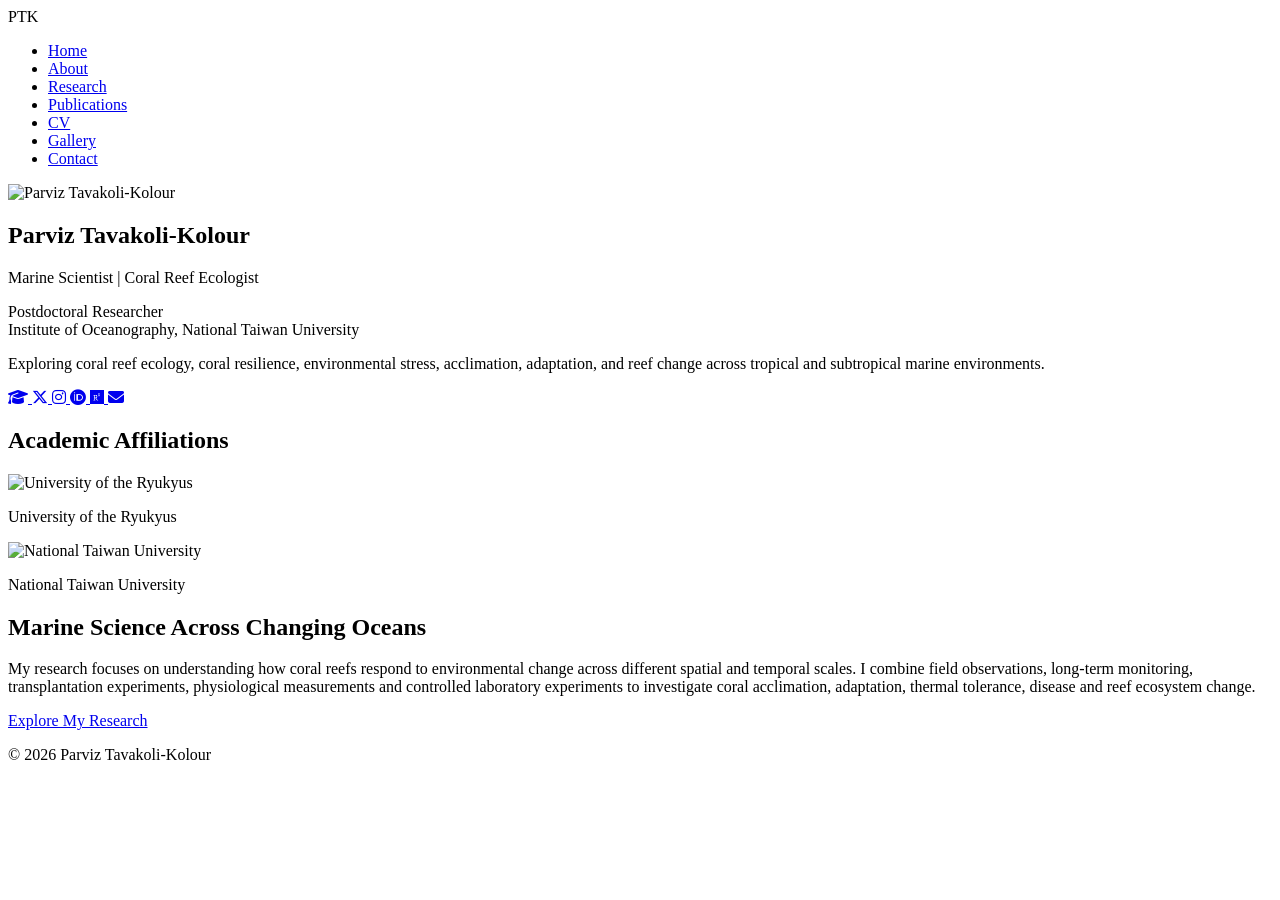
==== commit f54229ed: "Update index.html" ====
--- a/index.html
+++ b/index.html
@@ -1,1742 +1,154 @@
 <!DOCTYPE html>
 <html lang="en">
 <head>
-  <meta charset="UTF-8">
-  <meta name="viewport" content="width=device-width, initial-scale=1.0">
+    <meta charset="UTF-8">
+    <meta name="viewport" content="width=device-width, initial-scale=1.0">
+    <title>Parviz Tavakoli-Kolour | Marine Scientist</title>
+    <link rel="stylesheet" href="style.css">
 
-  <title>Publications | Parviz Tavakoli-Kolour</title>
-
-  <meta name="description"
-        content="Publications of Parviz Tavakoli-Kolour, coral reef ecologist and marine scientist.">
-
-  <style>
-    :root {
-      --ocean-dark: #06283d;
-      --ocean: #087e8b;
-      --cyan: #00b4d8;
-      --sea: #48cae4;
-      --light: #eaf9fb;
-      --white: #ffffff;
-      --text: #17324d;
-      --muted: #607d8b;
-      --border: #d7edf1;
-      --shadow: 0 10px 30px rgba(6, 40, 61, 0.10);
-    }
-
-    * {
-      box-sizing: border-box;
-      margin: 0;
-      padding: 0;
-    }
-
-    html {
-      scroll-behavior: smooth;
-    }
-
-    body {
-      font-family: Arial, Helvetica, sans-serif;
-      color: var(--text);
-      background: #f7fcfd;
-      line-height: 1.7;
-    }
-
-    /* NAVIGATION */
-
-    nav {
-      position: sticky;
-      top: 0;
-      z-index: 1000;
-      background: rgba(6, 40, 61, 0.96);
-      backdrop-filter: blur(10px);
-      box-shadow: 0 3px 15px rgba(0,0,0,0.12);
-    }
-
-    .nav-container {
-      max-width: 1200px;
-      margin: auto;
-      padding: 14px 25px;
-      display: flex;
-      align-items: center;
-      justify-content: space-between;
-    }
-
-    .logo {
-      color: white;
-      text-decoration: none;
-      font-size: 1.35rem;
-      font-weight: 800;
-      letter-spacing: 2px;
-    }
-
-    .nav-links {
-      display: flex;
-      gap: 24px;
-      list-style: none;
-    }
-
-    .nav-links a {
-      color: white;
-      text-decoration: none;
-      font-size: 0.95rem;
-      transition: 0.3s;
-    }
-
-    .nav-links a:hover,
-    .nav-links a.active {
-      color: var(--sea);
-    }
-
-    /* HEADER */
-
-    .page-header {
-      background:
-        linear-gradient(rgba(6,40,61,0.80), rgba(8,126,139,0.80)),
-        url("images/ocean-header.jpg") center/cover;
-      min-height: 340px;
-      display: flex;
-      align-items: center;
-      justify-content: center;
-      text-align: center;
-      color: white;
-      padding: 60px 20px;
-    }
-
-    .page-header h1 {
-      font-size: clamp(2.3rem, 5vw, 4rem);
-      margin-bottom: 12px;
-    }
-
-    .page-header p {
-      font-size: 1.1rem;
-      max-width: 750px;
-      margin: auto;
-      opacity: 0.95;
-    }
-
-    /* GENERAL */
-
-    .container {
-      max-width: 1150px;
-      margin: auto;
-      padding: 70px 25px;
-    }
-
-    .section-title {
-      text-align: center;
-      margin-bottom: 45px;
-    }
-
-    .section-title h2 {
-      color: var(--ocean-dark);
-      font-size: 2.2rem;
-      margin-bottom: 10px;
-    }
-
-    .section-title p {
-      color: var(--muted);
-      max-width: 800px;
-      margin: auto;
-    }
-
-    .year-title {
-      color: var(--ocean);
-      font-size: 1.65rem;
-      margin: 45px 0 22px;
-      border-bottom: 2px solid var(--border);
-      padding-bottom: 8px;
-    }
-
-    /* SELECTED PAPERS */
-
-    .selected-paper {
-      background: white;
-      border-radius: 18px;
-      margin-bottom: 35px;
-      overflow: hidden;
-      box-shadow: var(--shadow);
-      border: 1px solid var(--border);
-    }
-
-    .paper-grid {
-      display: grid;
-      grid-template-columns: 280px 1fr;
-    }
-
-    .paper-image {
-      min-height: 300px;
-      background: linear-gradient(135deg, #dff7fa, #bdeef4);
-      display: flex;
-      align-items: center;
-      justify-content: center;
-      padding: 20px;
-    }
-
-    .paper-image img {
-      width: 100%;
-      height: 100%;
-      max-height: 300px;
-      object-fit: contain;
-      border-radius: 10px;
-    }
-
-    .paper-placeholder {
-      text-align: center;
-      color: var(--ocean);
-      font-weight: bold;
-      padding: 25px;
-    }
-
-    .paper-content {
-      padding: 30px;
-    }
-
-    .paper-content h3 {
-      color: var(--ocean-dark);
-      font-size: 1.35rem;
-      line-height: 1.45;
-      margin-bottom: 12px;
-    }
-
-    .authors {
-      color: var(--muted);
-      margin-bottom: 10px;
-    }
-
-    .journal {
-      font-style: italic;
-      color: var(--ocean);
-      margin-bottom: 18px;
-    }
-
-    .highlight-box {
-      background: var(--light);
-      border-left: 5px solid var(--cyan);
-      padding: 18px 20px;
-      border-radius: 8px;
-      margin: 20px 0;
-    }
-
-    .highlight-box strong {
-      color: var(--ocean-dark);
-    }
-
-    .highlight-box ul {
-      margin-left: 20px;
-      margin-top: 8px;
-    }
-
-    details {
-      margin-top: 18px;
-      border-top: 1px solid var(--border);
-      padding-top: 15px;
-    }
-
-    summary {
-      cursor: pointer;
-      color: var(--ocean);
-      font-weight: 700;
-    }
-
-    .abstract {
-      margin-top: 15px;
-      color: #40596b;
-    }
-
-    .doi-button {
-      display: inline-block;
-      margin-top: 20px;
-      background: var(--ocean);
-      color: white;
-      text-decoration: none;
-      padding: 9px 18px;
-      border-radius: 30px;
-      transition: 0.3s;
-    }
-
-    .doi-button:hover {
-      background: var(--ocean-dark);
-      transform: translateY(-2px);
-    }
-
-    /* WOA */
-
-    .woa {
-      background:
-        linear-gradient(135deg, rgba(6,40,61,0.97), rgba(8,126,139,0.94));
-      color: white;
-      border-radius: 22px;
-      padding: 45px;
-      margin: 70px 0;
-      box-shadow: var(--shadow);
-    }
-
-    .woa h2 {
-      font-size: 2rem;
-      margin-bottom: 10px;
-    }
-
-    .woa h3 {
-      margin-top: 28px;
-      margin-bottom: 10px;
-      color: var(--sea);
-    }
-
-    .woa ul {
-      margin-left: 22px;
-    }
-
-    .woa-figure {
-      margin: 30px 0;
-      background: rgba(255,255,255,0.10);
-      border-radius: 14px;
-      padding: 15px;
-      text-align: center;
-    }
-
-    .woa-figure img {
-      width: 100%;
-      max-height: 450px;
-      object-fit: contain;
-      border-radius: 10px;
-    }
-
-    /* FULL PUBLICATION LIST */
-
-    .full-publications {
-      margin-top: 30px;
-    }
-
-    .publication-item {
-      background: white;
-      border-left: 4px solid var(--sea);
-      padding: 20px 25px;
-      margin-bottom: 14px;
-      border-radius: 0 10px 10px 0;
-      box-shadow: 0 4px 15px rgba(6,40,61,0.05);
-    }
-
-    .publication-item p {
-      margin-bottom: 8px;
-    }
-
-    .publication-item strong {
-      color: var(--ocean-dark);
-    }
-
-    .publication-item a {
-      color: var(--ocean);
-      text-decoration: none;
-      word-break: break-word;
-    }
-
-    .publication-item a:hover {
-      text-decoration: underline;
-    }
-
-    /* FOOTER */
-
-    footer {
-      background: var(--ocean-dark);
-      color: white;
-      text-align: center;
-      padding: 35px 20px;
-      margin-top: 50px;
-    }
-
-    footer p {
-      opacity: 0.85;
-    }
-
-    /* MOBILE */
-
-    @media (max-width: 800px) {
-
-      .nav-container {
-        flex-direction: column;
-        gap: 12px;
-      }
-
-      .nav-links {
-        flex-wrap: wrap;
-        justify-content: center;
-        gap: 13px;
-      }
-
-      .paper-grid {
-        grid-template-columns: 1fr;
-      }
-
-      .paper-image {
-        min-height: 220px;
-      }
-
-      .paper-content {
-        padding: 22px;
-      }
-
-      .woa {
-        padding: 25px;
-      }
-    }
-  </style>
+    <!-- Font Awesome -->
+    <link rel="stylesheet"
+          href="https://cdnjs.cloudflare.com/ajax/libs/font-awesome/6.5.2/css/all.min.css">
 </head>
 
 <body>
 
-<!-- NAVIGATION -->
+<header>
+    <nav class="navbar">
+        <div class="logo">PTK</div>
 
-<nav>
-  <div class="nav-container">
-
-    <a class="logo" href="index.html">PTK</a>
-
-    <ul class="nav-links">
-      <li><a href="index.html">Home</a></li>
-      <li><a href="about.html">About</a></li>
-      <li><a href="research.html">Research</a></li>
-      <li><a href="publications.html" class="active">Publications</a></li>
-      <li><a href="gallery.html">Gallery</a></li>
-      <li><a href="cv.html">CV</a></li>
-      <li><a href="contact.html">Contact</a></li>
-    </ul>
-
-  </div>
-</nav>
-
-
-<!-- PAGE HEADER -->
-
-<header class="page-header">
-
-  <div>
-    <h1>Publications</h1>
-
-    <p>
-      Research on coral reef ecology, coral physiology, thermal stress,
-      acclimation, disease, depth gradients, and reef responses to
-      environmental change.
-    </p>
-  </div>
-
+        <ul class="nav-links">
+            <li><a href="index.html" class="active">Home</a></li>
+            <li><a href="about.html">About</a></li>
+            <li><a href="research.html">Research</a></li>
+            <li><a href="publications.html">Publications</a></li>
+            <li><a href="cv.html">CV</a></li>
+            <li><a href="gallery.html">Gallery</a></li>
+            <li><a href="contact.html">Contact</a></li>
+        </ul>
+    </nav>
 </header>
 
 
-<!-- SELECTED PUBLICATIONS -->
+<!-- HERO -->
+<section class="hero">
 
-<main class="container">
+    <div class="hero-overlay"></div>
 
-  <div class="section-title">
+    <div class="hero-content">
 
-    <h2>Selected Publications</h2>
-
-    <p>
-      A selection of publications representing major themes of my research,
-      from coral acclimation and mesophotic refugia to thermal tolerance
-      and responses to repeated heat stress.
-    </p>
-
-  </div>
-
-
-  <!-- 2024 -->
-
-  <h2 class="year-title">2024</h2>
-
-
-  <article class="selected-paper">
-
-    <div class="paper-grid">
-
-      <div class="paper-image">
-
-        <img
-          src="images/publications/shallow-corals-2024.jpg"
-          alt="Shallow corals acclimate to mesophotic depths"
-          onerror="this.style.display='none'; this.nextElementSibling.style.display='block';"
-        >
-
-        <div class="paper-placeholder" style="display:none;">
-          Add paper image here
+        <div class="profile-circle">
+            <img src="images/profile.jpg" alt="Parviz Tavakoli-Kolour">
         </div>
 
-      </div>
+        <h1>Parviz Tavakoli-Kolour</h1>
 
-      <div class="paper-content">
-
-        <h3>
-          Shallow corals acclimate to mesophotic depths while maintaining
-          their heat tolerance against ongoing climate change
-        </h3>
-
-        <p class="authors">
-          <strong>Tavakoli-Kolour P*</strong>, Sinniger F, Morita M,
-          Hazraty-Kari S, Nakamura T, Harii S*
+        <p class="subtitle">
+            Marine Scientist | Coral Reef Ecologist
         </p>
 
-        <p class="journal">
-          Marine Pollution Bulletin (2024), 209: 117277
+        <p class="position">
+            Postdoctoral Researcher<br>
+            Institute of Oceanography, National Taiwan University
         </p>
 
-        <div class="highlight-box">
+        <p class="hero-description">
+            Exploring coral reef ecology, coral resilience, environmental stress,
+            acclimation, adaptation, and reef change across tropical and
+            subtropical marine environments.
+        </p>
 
-          <strong>Key findings</strong>
+        <!-- SOCIAL ICONS -->
+        <div class="social-icons">
 
-          <ul>
-            <li>Shallow corals retained heat tolerance after transplantation to mesophotic depths.</li>
-            <li>Mesophotic-acclimated corals showed higher thermal thresholds.</li>
-            <li>Low light intensity moderated bleaching responses.</li>
-            <li>Mesophotic ecosystems may provide refugia for shallow corals in warming oceans.</li>
-          </ul>
+            <a href="https://scholar.google.com/citations?user=l_zzIt8AAAAJ&hl=en"
+               target="_blank" aria-label="Google Scholar">
+                <i class="fa-solid fa-graduation-cap"></i>
+            </a>
+
+            <a href="https://x.com/parviz_tavakoli"
+               target="_blank" aria-label="X">
+                <i class="fa-brands fa-x-twitter"></i>
+            </a>
+
+            <a href="https://www.instagram.com/parviz_tavakoli_kolour"
+               target="_blank" aria-label="Instagram">
+                <i class="fa-brands fa-instagram"></i>
+            </a>
+
+            <a href="https://orcid.org/0000-0003-2633-5901"
+               target="_blank" aria-label="ORCID">
+                <i class="fa-brands fa-orcid"></i>
+            </a>
+
+            <a href="https://www.researchgate.net/profile/Parviz-Tavakoli-Kolour-2"
+               target="_blank" aria-label="ResearchGate">
+                <i class="fa-brands fa-researchgate"></i>
+            </a>
+
+            <a href="mailto:p.tavakoli@hotmail.com"
+               aria-label="Email">
+                <i class="fa-solid fa-envelope"></i>
+            </a>
 
         </div>
 
-        <details>
-          <summary>Abstract</summary>
+    </div>
+</section>
 
-          <p class="abstract">
-            Global warming poses a significant threat to coral reefs. It has
-            been assumed that mesophotic coral ecosystems may serve as refugia
-            from ocean warming. This study examined the acclimation capacity
-            and thermal tolerance of two shallow coral species,
-            <i>Porites cylindrica</i> and <i>Turbinaria reniformis</i>,
-            transplanted to mesophotic depths of 40 m for 12 months.
-            Mesophotic-acclimated fragments showed higher thermal thresholds
-            and survival rates, delayed onset of bleaching, and less decline
-            in photosynthetic efficiency compared with shallow fragments.
-          </p>
 
-        </details>
+<!-- UNIVERSITIES -->
+<section class="institutions">
 
-        <a
-          class="doi-button"
-          href="https://doi.org/10.1016/j.marpolbul.2024.117277"
-          target="_blank"
-          rel="noopener"
-        >
-          DOI
-        </a>
+    <h2>Academic Affiliations</h2>
 
-      </div>
+    <div class="institution-grid">
+
+        <div class="institution">
+            <img src="images/university-ryukyus.png"
+                 alt="University of the Ryukyus">
+            <p>University of the Ryukyus</p>
+        </div>
+
+        <div class="institution">
+            <img src="images/ntu.png"
+                 alt="National Taiwan University">
+            <p>National Taiwan University</p>
+        </div>
 
     </div>
 
-  </article>
+</section>
 
 
-  <article class="selected-paper">
+<!-- INTRO -->
+<section class="intro-section">
 
-    <div class="paper-grid">
+    <div class="section-container">
 
-      <div class="paper-image">
+        <h2>Marine Science Across Changing Oceans</h2>
 
-        <img
-          src="images/publications/acropora-consecutive-thermal-2024.jpg"
-          alt="Acropora tenuis consecutive thermal stress"
-          onerror="this.style.display='none'; this.nextElementSibling.style.display='block';"
-        >
-
-        <div class="paper-placeholder" style="display:none;">
-          Add paper image here
-        </div>
-
-      </div>
-
-      <div class="paper-content">
-
-        <h3>
-          Susceptibility of <i>Acropora tenuis</i> to consecutive thermal stress
-        </h3>
-
-        <p class="authors">
-          Hazraty-Kari S*, <strong>Tavakoli-Kolour P</strong>,
-          Nakamura T, Morita M*
+        <p>
+            My research focuses on understanding how coral reefs respond to
+            environmental change across different spatial and temporal scales.
+            I combine field observations, long-term monitoring, transplantation
+            experiments, physiological measurements and controlled laboratory
+            experiments to investigate coral acclimation, adaptation, thermal
+            tolerance, disease and reef ecosystem change.
         </p>
 
-        <p class="journal">
-          Coral Reefs (2024), 43:4
-        </p>
-
-        <div class="highlight-box">
-
-          <strong>Key findings</strong>
-
-          <ul>
-            <li>Three years of repeated thermal stress progressively reduced coral survival.</li>
-            <li>Survival under thermal stress declined to approximately 20%.</li>
-            <li>Photosynthetic efficiency and symbiont density decreased under repeated stress.</li>
-            <li>Consecutive bleaching-level heat stress increased coral susceptibility.</li>
-          </ul>
-
-        </div>
-
-        <details>
-
-          <summary>Abstract</summary>
-
-          <p class="abstract">
-            Elevated temperatures cause mass coral bleaching and reef
-            degradation. This study investigated how three years of
-            consecutive thermal stress affected adult fragments of
-            <i>Acropora tenuis</i>. Fragments were exposed to approximately
-            28 °C control conditions and approximately 31 °C heat stress.
-            Survival, maximum quantum yield of photosystem II and algal
-            density were measured. Survival under thermal stress decreased
-            over the three-year period, reaching 20% by the end.
-            Consecutive bleaching-level thermal stress therefore increased
-            coral susceptibility to heat.
-          </p>
-
-        </details>
-
-        <a
-          class="doi-button"
-          href="https://doi.org/10.1007/s00338-024-02530-8"
-          target="_blank"
-          rel="noopener"
-        >
-          DOI
+        <a href="about.html" class="button">
+            Explore My Research
         </a>
-
-      </div>
 
     </div>
 
-  </article>
+</section>
 
 
-  <!-- 2023 -->
-
-  <h2 class="year-title">2023</h2>
-
-
-  <article class="selected-paper">
-
-    <div class="paper-grid">
-
-      <div class="paper-image">
-
-        <img
-          src="images/publications/plasticity-depth-gradient-2023.jpg"
-          alt="Plasticity of shallow reef corals across a depth gradient"
-          onerror="this.style.display='none'; this.nextElementSibling.style.display='block';"
-        >
-
-        <div class="paper-placeholder" style="display:none;">
-          Add paper image here
-        </div>
-
-      </div>
-
-      <div class="paper-content">
-
-        <h3>
-          Plasticity of shallow reef corals across a depth gradient
-        </h3>
-
-        <p class="authors">
-          <strong>Tavakoli-Kolour P*</strong>, Sinniger F, Morita M,
-          Hazraty-Kari S, Nakamura T, Harii S*
-        </p>
-
-        <p class="journal">
-          Marine Pollution Bulletin (2023), 197: 115060
-        </p>
-
-        <div class="highlight-box">
-
-          <strong>Key findings</strong>
-
-          <ul>
-            <li>Coral species used different photoacclimation strategies across depths.</li>
-            <li>Species showed distinct morphological plasticity.</li>
-            <li>Depth strongly affected physiological performance and habitat extension.</li>
-            <li><i>Porites cylindrica</i> and <i>Turbinaria reniformis</i> showed strong acclimation capacity.</li>
-          </ul>
-
-        </div>
-
-        <details>
-
-          <summary>Abstract</summary>
-
-          <p class="abstract">
-            Mesophotic coral ecosystems have been suggested as potential
-            refugia for shallow reefs. We investigated the photoacclimation
-            potential of four shallow coral species transplanted across
-            different depths for one year. Several species survived and
-            acclimated to a wide range of light regimes at 5, 20 and 40 m,
-            while <i>Acropora tenuis</i> survived only at 5 and 20 m.
-            The results demonstrate substantial plasticity in shallow corals
-            exposed to depth changes.
-          </p>
-
-        </details>
-
-        <a
-          class="doi-button"
-          href="https://doi.org/10.1016/j.marpolbul.2023.115792"
-          target="_blank"
-          rel="noopener"
-        >
-          DOI
-        </a>
-
-      </div>
-
-    </div>
-
-  </article>
-
-
-  <article class="selected-paper">
-
-    <div class="paper-grid">
-
-      <div class="paper-image">
-
-        <img
-          src="images/publications/thermal-thresholds-depths-2023.jpg"
-          alt="Variability in thermal stress thresholds across depths"
-          onerror="this.style.display='none'; this.nextElementSibling.style.display='block';"
-        >
-
-        <div class="paper-placeholder" style="display:none;">
-          Add paper image here
-        </div>
-
-      </div>
-
-      <div class="paper-content">
-
-        <h3>
-          Variability in thermal stress thresholds of corals across depths
-        </h3>
-
-        <p class="authors">
-          <strong>Tavakoli-Kolour P</strong>, Sinniger F, Morita M,
-          Nakamura T, Harii S*
-        </p>
-
-        <p class="journal">
-          Frontiers in Marine Science (2023), 10: 1210662
-        </p>
-
-        <div class="highlight-box">
-
-          <strong>Key findings</strong>
-
-          <ul>
-            <li>Thermal thresholds varied among coral species and depths.</li>
-            <li>Mesophotic corals generally had slightly lower or similar thresholds to shallow corals.</li>
-            <li>Mesophotic corals can tolerate relatively low levels of thermal stress.</li>
-            <li>Higher accumulated heat stress can still result in bleaching and mortality.</li>
-          </ul>
-
-        </div>
-
-        <details>
-
-          <summary>Abstract</summary>
-
-          <p class="abstract">
-            Mesophotic habitats are generally cooler than shallow habitats,
-            but the thermal susceptibility of mesophotic corals remains
-            poorly understood. We compared mesophotic and shallow coral
-            species using physiological responses to thermal stress.
-            Coral fragments were exposed to approximately 30 and 31 °C
-            treatments and a control of approximately 28 °C for 14 days.
-            Thermal thresholds were slightly lower or equal in mesophotic
-            species, suggesting that mesophotic corals can survive relatively
-            low levels of thermal stress but may experience bleaching and
-            mortality under greater heat accumulation.
-          </p>
-
-        </details>
-
-        <a
-          class="doi-button"
-          href="https://doi.org/10.3389/fmars.2023.1210662"
-          target="_blank"
-          rel="noopener"
-        >
-          DOI
-        </a>
-
-      </div>
-
-    </div>
-
-  </article>
-
-
-  <article class="selected-paper">
-
-    <div class="paper-grid">
-
-      <div class="paper-image">
-
-        <img
-          src="images/publications/juvenile-thermal-stress-2023.jpg"
-          alt="Juvenile coral consecutive thermal stress"
-          onerror="this.style.display='none'; this.nextElementSibling.style.display='block';"
-        >
-
-        <div class="paper-placeholder" style="display:none;">
-          Add paper image here
-        </div>
-
-      </div>
-
-      <div class="paper-content">
-
-        <h3>
-          Reactions of juvenile coral to three years of consecutive thermal stress
-        </h3>
-
-        <p class="authors">
-          Hazraty-Kari S*, <strong>Tavakoli-Kolour P</strong>,
-          Nakamura T, Morita M
-        </p>
-
-        <p class="journal">
-          Science of the Total Environment (2023), 866: 161227
-        </p>
-
-        <div class="highlight-box">
-
-          <strong>Key findings</strong>
-
-          <ul>
-            <li>Repeated annual heat stress progressively reduced juvenile survival.</li>
-            <li>Survival declined to approximately 50% after three years of stress.</li>
-            <li>Symbiotic algal density and photosynthetic efficiency decreased under stress.</li>
-            <li>Young <i>A. tenuis</i> did not acclimatize effectively to repeated heatwaves.</li>
-          </ul>
-
-        </div>
-
-        <details>
-
-          <summary>Abstract</summary>
-
-          <p class="abstract">
-            Coral juveniles were exposed to control temperatures of
-            approximately 26–28 °C and heat stress of approximately 31 °C
-            for one week per year over three consecutive years. More than
-            96% survived the first year of heat stress, whereas survival
-            declined substantially by the third year. Symbiotic algal density
-            and photosynthetic activity also decreased under stress.
-            The results demonstrate that repeated thermal stress can
-            progressively reduce juvenile coral resilience.
-          </p>
-
-        </details>
-
-        <a
-          class="doi-button"
-          href="https://doi.org/10.1016/j.scitotenv.2022.161227"
-          target="_blank"
-          rel="noopener"
-        >
-          DOI
-        </a>
-
-      </div>
-
-    </div>
-
-  </article>
-
-
-  <article class="selected-paper">
-
-    <div class="paper-grid">
-
-      <div class="paper-image">
-
-        <img
-          src="images/publications/resistant-larvae-2023.jpg"
-          alt="Resistant Acropora tenuis larvae"
-          onerror="this.style.display='none'; this.nextElementSibling.style.display='block';"
-        >
-
-        <div class="paper-placeholder" style="display:none;">
-          Add paper image here
-        </div>
-
-      </div>
-
-      <div class="paper-content">
-
-        <h3>
-          Response of resistant larvae of the coral
-          <i>Acropora tenuis</i> to future thermal stress
-        </h3>
-
-        <p class="authors">
-          Hazraty-Kari S*, Morita M, <strong>Tavakoli-Kolour P</strong>,
-          Harii S*
-        </p>
-
-        <p class="journal">
-          Marine Pollution Bulletin (2023), 192: 115060
-        </p>
-
-        <div class="highlight-box">
-
-          <strong>Key findings</strong>
-
-          <ul>
-            <li>Larval thermal stress negatively affected settlement.</li>
-            <li>Thermal conditioning during the larval stage did not increase juvenile heat tolerance.</li>
-            <li>Thermal-resistant larvae could not maintain enhanced tolerance into the juvenile stage.</li>
-            <li>Heatwaves may threaten resilience during early coral life stages.</li>
-          </ul>
-
-        </div>
-
-        <details>
-
-          <summary>Abstract</summary>
-
-          <p class="abstract">
-            Thermal conditioning during early life stages may influence
-            coral thermal tolerance. Resistant larvae of <i>Acropora tenuis</i>
-            were exposed to ambient and thermal-stress temperatures and
-            subsequently assessed for settlement and juvenile survival.
-            Thermal stress during the larval stage did not increase the
-            thermal tolerance of juveniles, indicating limited carryover
-            acclimation across this life-stage transition.
-          </p>
-
-        </details>
-
-        <a
-          class="doi-button"
-          href="https://doi.org/10.1016/j.marpolbul.2023.115060"
-          target="_blank"
-          rel="noopener"
-        >
-          DOI
-        </a>
-
-      </div>
-
-    </div>
-
-  </article>
-
-
-  <article class="selected-paper">
-
-    <div class="paper-grid">
-
-      <div class="paper-image">
-
-        <img
-          src="images/publications/acclimation-acropora-2023.jpg"
-          alt="Acropora acclimation to mesophotic environment"
-          onerror="this.style.display='none'; this.nextElementSibling.style.display='block';"
-        >
-
-        <div class="paper-placeholder" style="display:none;">
-          Add paper image here
-        </div>
-
-      </div>
-
-      <div class="paper-content">
-
-        <h3>
-          Acclimation potential of <i>Acropora</i> to mesophotic environment
-        </h3>
-
-        <p class="authors">
-          <strong>Tavakoli-Kolour P</strong>, Sinniger F, Morita M,
-          Harii S*
-        </p>
-
-        <p class="journal">
-          Marine Pollution Bulletin (2023), 188: 114698
-        </p>
-
-        <div class="highlight-box">
-
-          <strong>Key findings</strong>
-
-          <ul>
-            <li>Four shallow <i>Acropora</i> species showed different responses to depth.</li>
-            <li>Survival at deeper habitats varied strongly among species.</li>
-            <li>Juvenile morphology changed across depth gradients.</li>
-            <li>Some shallow coral species may extend their habitat into cooler deeper environments.</li>
-          </ul>
-
-        </div>
-
-        <details>
-
-          <summary>Abstract</summary>
-
-          <p class="abstract">
-            Mesophotic coral ecosystems may provide refuge from climate
-            change. This study investigated the acclimation potential of
-            four shallow <i>Acropora</i> species by transplanting larvae
-            and early polyps to 5, 10, 20 and 40 m depths. Survival, growth,
-            size and morphological characteristics differed among species
-            and depths. The results demonstrate substantial plasticity in
-            early life stages of shallow corals across depth gradients.
-          </p>
-
-        </details>
-
-        <a
-          class="doi-button"
-          href="https://doi.org/10.1016/j.marpolbul.2023.114698"
-          target="_blank"
-          rel="noopener"
-        >
-          DOI
-        </a>
-
-      </div>
-
-    </div>
-
-  </article>
-
-
-  <!-- 2022 -->
-
-  <h2 class="year-title">2022</h2>
-
-
-  <article class="selected-paper">
-
-    <div class="paper-grid">
-
-      <div class="paper-image">
-
-        <img
-          src="images/publications/acropora-resilience-2022.jpg"
-          alt="Acropora tenuis thermal resilience"
-          onerror="this.style.display='none'; this.nextElementSibling.style.display='block';"
-        >
-
-        <div class="paper-placeholder" style="display:none;">
-          Add paper image here
-        </div>
-
-      </div>
-
-      <div class="paper-content">
-
-        <h3>
-          Adaptations by the coral <i>Acropora tenuis</i> confer resilience
-          to future thermal stress
-        </h3>
-
-        <p class="authors">
-          Hazraty-Kari S*, Morita M, <strong>Tavakoli-Kolour P</strong>,
-          Kitanobo S, Nakamura T, Morita M*
-        </p>
-
-        <p class="journal">
-          Communications Biology (2022), 5: 1–10
-        </p>
-
-        <div class="highlight-box">
-
-          <strong>Key findings</strong>
-
-          <ul>
-            <li>Heat-stressed colonies increased egg production while producing smaller eggs.</li>
-            <li>Offspring from stressed colonies showed marginally higher survival under elevated temperature.</li>
-            <li>Thermal stress can influence reproductive investment and offspring performance.</li>
-            <li>Corals may transfer aspects of thermal resilience across generations.</li>
-          </ul>
-
-        </div>
-
-        <details>
-
-          <summary>Abstract</summary>
-
-          <p class="abstract">
-            Coral may have strategies that improve survival under warming
-            conditions by producing more heat-tolerant offspring. Fragments
-            of the reef-building coral <i>Acropora tenuis</i> were exposed
-            to control or heat-stress temperatures for ten days. Heat-stressed
-            fragments showed a trade-off in egg production, producing more
-            but smaller eggs. Larvae and recruits from stressed colonies
-            showed marginally higher survival under elevated temperature.
-            These responses may contribute to coral reef resilience under
-            increasing thermal stress.
-          </p>
-
-        </details>
-
-        <a
-          class="doi-button"
-          href="https://doi.org/10.1038/s42003-022-04309-5"
-          target="_blank"
-          rel="noopener"
-        >
-          DOI
-        </a>
-
-      </div>
-
-    </div>
-
-  </article>
-
-
-  <!-- WOA III -->
-
-  <section class="woa">
-
-    <h2>
-      International Scientific Assessment &amp; Policy Report
-    </h2>
-
-    <h3>
-      World Ocean Assessment III — Tropical and Subtropical Coral Reefs
-    </h3>
-
-    <p>
-      Sweet MJ, Beger M, Benzoni F, Camp E, del Campo J, Dobson KL,
-      Galvis N, Ghodrati Shojaei M, Goby G, Harding S, Huang D,
-      Ivanenko V, Richards Z, Rinkevich B, Schläppy ML, Storlazzi CD,
-      <strong>Tavakoli-Kolour P</strong>, Karenne T, van der Meij S,
-      Villalobos J, Voolstra CR, Walker BK (2026).
-    </p>
-
-    <p>
-      <strong>Subchapter 5d: Tropical and Subtropical Coral Reefs.</strong>
-      World Ocean Assessment III, United Nations, New York, USA,
-      pp. 325–344.
-    </p>
-
-    <div class="woa-figure">
-
-      <img
-        src="images/publications/woa-iii-coral-reefs.jpg"
-        alt="World Ocean Assessment III coral reef figure"
-      >
-
-    </div>
-
-    <h3>Key points</h3>
-
-    <ul>
-      <li>
-        Global declines in coral cover persist due to ocean warming,
-        coastal development, pollution, sedimentation, disease and
-        extraction of marine resources.
-      </li>
-
-      <li>
-        The frequency and severity of heatwaves, disease outbreaks and
-        tropical storms have increased, reducing recovery time between
-        disturbances.
-      </li>
-
-      <li>
-        Coral reefs provide major ecological, economic, coastal-protection
-        and livelihood benefits.
-      </li>
-
-      <li>
-        Conservation and restoration require long-term, sustainable and
-        evidence-based approaches that consider socioeconomic conditions.
-      </li>
-
-      <li>
-        Global efforts to reduce emissions and climate change are essential
-        for maintaining coral reef ecosystem function.
-      </li>
-
-      <li>
-        Shifting baselines need to be considered when defining objectives
-        for coral reef conservation, restoration and regeneration.
-      </li>
-
-    </ul>
-
-  </section>
-
-
-  <!-- FULL PUBLICATION LIST -->
-
-  <section class="full-publications">
-
-    <div class="section-title">
-
-      <h2>Full Publication List</h2>
-
-      <p>
-        Complete list of peer-reviewed publications and scientific
-        contributions.
-      </p>
-
-    </div>
-
-
-    <!-- 2025 -->
-
-    <h2 class="year-title">2025</h2>
-
-    <div class="publication-item">
-
-      <p>
-        Das RR*, <strong>Tavakoli-Kolour P</strong>, Tang SL, Reimer JD
-        (2025).
-        Can shading drive the transition from black band disease to a
-        cyanobacterial patch–like stage in <i>Montipora</i> corals?
-        <i>Diversity</i>, 17(10), 732.
-      </p>
-
-      <a href="https://doi.org/10.3390/d17100732" target="_blank">
-        https://doi.org/10.3390/d17100732
-      </a>
-
-    </div>
-
-
-    <!-- 2024 -->
-
-    <h2 class="year-title">2024</h2>
-
-    <div class="publication-item">
-
-      <p>
-        <strong>Tavakoli-Kolour P*</strong>, Sinniger F, Morita M,
-        Hazraty-Kari S, Nakamura T, Harii S*
-        (2024).
-        Shallow corals acclimate to mesophotic depths while maintaining
-        their heat tolerance against ongoing climate change.
-        <i>Marine Pollution Bulletin</i>, 209: 117277.
-      </p>
-
-      <a href="https://doi.org/10.1016/j.marpolbul.2024.117277" target="_blank">
-        https://doi.org/10.1016/j.marpolbul.2024.117277
-      </a>
-
-    </div>
-
-    <div class="publication-item">
-
-      <p>
-        Hazraty-Kari S*, <strong>Tavakoli-Kolour P</strong>, Nakamura T,
-        Morita M* (2024).
-        Susceptibility of <i>Acropora tenuis</i> to consecutive thermal stress.
-        <i>Coral Reefs</i>, 43:4.
-      </p>
-
-      <a href="https://doi.org/10.1007/s00338-024-02530-8" target="_blank">
-        https://doi.org/10.1007/s00338-024-02530-8
-      </a>
-
-    </div>
-
-
-    <!-- 2023 -->
-
-    <h2 class="year-title">2023</h2>
-
-    <div class="publication-item">
-
-      <p>
-        <strong>Tavakoli-Kolour P*</strong>, Sinniger F, Morita M,
-        Hazraty-Kari S, Nakamura T, Harii S*
-        (2023).
-        Plasticity of shallow reef corals across a depth gradient.
-        <i>Marine Pollution Bulletin</i>, 197: 115060.
-      </p>
-
-      <a href="https://doi.org/10.1016/j.marpolbul.2023.115792" target="_blank">
-        https://doi.org/10.1016/j.marpolbul.2023.115792
-      </a>
-
-    </div>
-
-    <div class="publication-item">
-
-      <p>
-        <strong>Tavakoli-Kolour P</strong>, Sinniger F, Morita M,
-        Nakamura T, Harii S*
-        (2023).
-        Variability in thermal stress thresholds of corals across depths.
-        <i>Frontiers in Marine Science</i>, 10: 1210662.
-      </p>
-
-      <a href="https://doi.org/10.3389/fmars.2023.1210662" target="_blank">
-        https://doi.org/10.3389/fmars.2023.1210662
-      </a>
-
-    </div>
-
-    <div class="publication-item">
-
-      <p>
-        Hazraty-Kari S*, Morita M, <strong>Tavakoli-Kolour P</strong>,
-        Harii S*
-        (2023).
-        Response of resistant larvae of the coral <i>Acropora tenuis</i>
-        to future thermal stress.
-        <i>Marine Pollution Bulletin</i>, 192: 115060.
-      </p>
-
-      <a href="https://doi.org/10.1016/j.marpolbul.2023.115060" target="_blank">
-        https://doi.org/10.1016/j.marpolbul.2023.115060
-      </a>
-
-    </div>
-
-    <div class="publication-item">
-
-      <p>
-        Hazraty-Kari S*, <strong>Tavakoli-Kolour P</strong>, Nakamura T,
-        Morita M
-        (2023).
-        Reactions of juvenile coral to three years of consecutive thermal stress.
-        <i>Science of the Total Environment</i>, 866: 161227.
-      </p>
-
-      <a href="https://doi.org/10.1016/j.scitotenv.2022.161227" target="_blank">
-        https://doi.org/10.1016/j.scitotenv.2022.161227
-      </a>
-
-    </div>
-
-    <div class="publication-item">
-
-      <p>
-        <strong>Tavakoli-Kolour P</strong>, Sinniger F, Morita M,
-        Harii S*
-        (2023).
-        Acclimation potential of <i>Acropora</i> to mesophotic environment.
-        <i>Marine Pollution Bulletin</i>, 188: 114698.
-      </p>
-
-      <a href="https://doi.org/10.1016/j.marpolbul.2023.114698" target="_blank">
-        https://doi.org/10.1016/j.marpolbul.2023.114698
-      </a>
-
-    </div>
-
-    <div class="publication-item">
-
-      <p>
-        Das RR*, <strong>Tavakoli-Kolour P</strong>, Hazraty-Kari S,
-        Reimer JD
-        (2023).
-        Survey of Black Band Disease-affected scleractinian corals via
-        drone-based observations in Okinawa, Japan.
-        <i>Journal of Threatened Taxa</i>, 15(6): 23397–23402.
-      </p>
-
-      <a href="https://doi.org/10.11609/jott.8215.15.6.23397-23402" target="_blank">
-        https://doi.org/10.11609/jott.8215.15.6.23397-23402
-      </a>
-
-    </div>
-
-
-    <!-- 2022 -->
-
-    <h2 class="year-title">2022</h2>
-
-    <div class="publication-item">
-
-      <p>
-        Hazraty-Kari S*, Morita M, <strong>Tavakoli-Kolour P</strong>,
-        Kitanobo S, Nakamura T, Morita M*
-        (2022).
-        Adaptations by the coral <i>Acropora tenuis</i> confer resilience
-        to future thermal stress.
-        <i>Communications Biology</i>, 5: 1–10.
-      </p>
-
-      <a href="https://doi.org/10.1038/s42003-022-04309-5" target="_blank">
-        https://doi.org/10.1038/s42003-022-04309-5
-      </a>
-
-    </div>
-
-    <div class="publication-item">
-
-      <p>
-        <strong>Tavakoli-Kolour P</strong>*, Farhadi A*, Ajdari A,
-        Bagheri D, Hazraty-Kari S, Ghasemi A, Vazirzadeh A
-        (2022).
-        Genetic species identification and population structure of grouper
-        <i>Epinephelus coioides</i> collected from fish markets along the
-        Persian Gulf and Oman Sea.
-        <i>PeerJ</i>, 10: e14179.
-      </p>
-
-      <a href="https://doi.org/10.7717/peerj.14179" target="_blank">
-        https://doi.org/10.7717/peerj.14179
-      </a>
-
-    </div>
-
-    <div class="publication-item">
-
-      <p>
-        Das RR*, Wada H, Masucci GD, Singh T, <strong>Tavakoli-Kolour P</strong>,
-        Wada N, Tang SL, Yamashiro H, Reimer JD*
-        (2022).
-        Four-Year Field Survey of Black Band Disease and Skeletal Growth
-        Anomalies in Encrusting <i>Montipora</i> spp. Corals around
-        Sesoko Island, Okinawa.
-        <i>Diversity</i>, 14(1): 32.
-      </p>
-
-      <a href="https://doi.org/10.3390/d14010032" target="_blank">
-        https://doi.org/10.3390/d14010032
-      </a>
-
-    </div>
-
-
-    <!-- 2021 -->
-
-    <h2 class="year-title">2021</h2>
-
-    <div class="publication-item">
-
-      <p>
-        Hazraty-Kari S*, <strong>Tavakoli-Kolour P</strong>**, Das RR,
-        Farhadi M, Barkhordari-Ahmadi A, Yahyavi M, Rezai H
-        (2021).
-        Baseline assessment of coral diseases in an environmentally extreme
-        environment of the northern Persian Gulf.
-        <i>Marine Pollution Bulletin</i>, 171: 112707.
-      </p>
-
-      <a href="https://doi.org/10.1016/j.marpolbul.2021.112707" target="_blank">
-        https://doi.org/10.1016/j.marpolbul.2021.112707
-      </a>
-
-    </div>
-
-
-    <!-- 2020 -->
-
-    <h2 class="year-title">2020</h2>
-
-    <div class="publication-item">
-
-      <p>
-        Kavousi J*, <strong>Tavakoli-Kolour P</strong>, Hazraty-Kari S
-        (2020).
-        Corallivory and algal dynamics on some coral reefs in the Persian Gulf.
-        <i>Global Journal of Ecology</i>, 5(1): 122–128.
-      </p>
-
-      <a href="https://doi.org/10.17352/gje.000031" target="_blank">
-        https://doi.org/10.17352/gje.000031
-      </a>
-
-    </div>
-
-
-    <!-- 2019 -->
-
-    <h2 class="year-title">2019</h2>
-
-    <div class="publication-item">
-
-      <p>
-        <strong>Tavakoli-Kolour P*</strong>, Hazraty-Kari S
-        (2019).
-        New records of coral diseases in the Persian Gulf.
-        <i>Journal of Threatened Taxa</i>, 11(14): 14912–14913.
-      </p>
-
-      <a href="https://doi.org/10.11609/jott.4226.11.14.14912-14913" target="_blank">
-        https://doi.org/10.11609/jott.4226.11.14.14912-14913
-      </a>
-
-    </div>
-
-
-    <!-- 2018 -->
-
-    <h2 class="year-title">2018</h2>
-
-    <div class="publication-item">
-
-      <p>
-        Khatami S*, <strong>Tavakoli-Kolour P</strong>, Valinassab T,
-        Anderson FE, Farhadi A
-        (2018).
-        Molecular identification and phylogenetic relationships of Coleoidea
-        from the Persian Gulf and Oman Sea reveals a case of cryptic diversity.
-        <i>Molluscan Research</i>, 38(2): 177–185.
-      </p>
-
-      <a href="https://doi.org/10.1080/13235818.2017.1381062" target="_blank">
-        https://doi.org/10.1080/13235818.2017.1381062
-      </a>
-
-    </div>
-
-
-    <!-- 2017 -->
-
-    <h2 class="year-title">2017</h2>
-
-    <div class="publication-item">
-
-      <p>
-        Hazraty-Kari S*, <strong>Tavakoli-Kolour P</strong>
-        (2017).
-        Length-weight relationships of three fish species of coral reef
-        fishes from the northeastern Persian Gulf.
-        <i>Journal of Applied Ichthyology</i>, 33(6): 1306–1307.
-      </p>
-
-      <a href="https://doi.org/10.1111/jai.13484" target="_blank">
-        https://doi.org/10.1111/jai.13484
-      </a>
-
-    </div>
-
-    <div class="publication-item">
-
-      <p>
-        Bahmani G*, Alavi-Yeganeh MS, Seyfabadi SJ,
-        <strong>Tavakoli-Kolour P</strong>
-        (2017).
-        Competitive settlement of brown alga <i>Iyengaria stellata</i>
-        and soft coral <i>Zoanthus sansibaricus</i> on muddy and
-        muddy-rubble intertidal substrate in Hormuz Island.
-        <i>Journal of Fisheries Science and Technology</i>, 6(1): 12–20.
-      </p>
-
-    </div>
-
-
-    <!-- 2016 -->
-
-    <h2 class="year-title">2016</h2>
-
-    <div class="publication-item">
-
-      <p>
-        Rezai H*, Mohtarami SA, Dehghani H, <strong>Tavakoli-Kolour P</strong>,
-        Bargahi HR, Kabiri K
-        (2016).
-        Nudibranchs from the Northern Persian Gulf.
-        <i>Journal of the Persian Gulf</i>, 7(23–24): 71–78.
-      </p>
-
-    </div>
-
-
-    <!-- 2015 -->
-
-    <h2 class="year-title">2015</h2>
-
-    <div class="publication-item">
-
-      <p>
-        <strong>Tavakoli-Kolour P*</strong>, Kavousi J, Rezai H
-        (2015).
-        Outbreak of growth anomalies in coral communities of Qeshm Island,
-        Persian Gulf.
-        <i>International Aquatic Research</i>, 7: 151–156.
-      </p>
-
-      <a href="https://doi.org/10.1007/s40071-015-0100-3" target="_blank">
-        https://doi.org/10.1007/s40071-015-0100-3
-      </a>
-
-    </div>
-
-    <div class="publication-item">
-
-      <p>
-        <strong>Tavakoli-Kolour P*</strong>, Khatami S, Barkhordari A,
-        Farhadi A
-        (2015).
-        First record of <i>Cephalopholis formosa</i> in the Persian Gulf.
-        <i>Journal of Applied Ichthyology</i>.
-      </p>
-
-      <a href="https://doi.org/10.1111/jai.12636" target="_blank">
-        https://doi.org/10.1111/jai.12636
-      </a>
-
-    </div>
-
-
-    <!-- 2014 -->
-
-    <h2 class="year-title">2014</h2>
-
-    <div class="publication-item">
-
-      <p>
-        Kavousi J*, <strong>Tavakoli-Kolour P</strong>, Mohammadizadeh M,
-        Bahrami A, Barkhordari
-        (2014).
-        Mass coral bleaching in the northern Persian Gulf, 2012.
-        <i>Scientia Marina</i>, 78(3).
-      </p>
-
-      <a href="http://dx.doi.org/10.3989/scimar.03914.16A" target="_blank">
-        http://dx.doi.org/10.3989/scimar.03914.16A
-      </a>
-
-    </div>
-
-    <div class="publication-item">
-
-      <p>
-        Khatami S*, Valinassab T, <strong>Tavakoli-Kolour P</strong>
-        (2014).
-        Identification and assessment of anthropogenic impacts on species
-        richness of coral reef fishes in Larak Island, Persian Gulf.
-        <i>International Journal of Marine Science</i>, 4.
-      </p>
-
-      <a href="https://doi.org/10.5376/ijms.2014.04.0053" target="_blank">
-        https://doi.org/10.5376/ijms.2014.04.0053
-      </a>
-
-    </div>
-
-    <div class="publication-item">
-
-      <p>
-        Khatami S*, Sareban H, Valinssab T, Esmailzadeh A,
-        <strong>Tavakoli-Kolour P</strong>
-        (2014).
-        The first record of Bobtail Squid, <i>Euprymna hyllebergi</i>,
-        from the Persian Gulf.
-        <i>Iranian Journal of Fisheries Science</i>, 13(4): 1082–1085.
-      </p>
-
-    </div>
-
-
-    <!-- 2013 -->
-
-    <h2 class="year-title">2013</h2>
-
-    <div class="publication-item">
-
-      <p>
-        Mohammadizadeh M*, <strong>Tavakoli-Kolour P</strong>, Rezai H
-        (2013).
-        Coral reefs and community around Larak Island, Persian Gulf.
-        <i>Caspian Journal of Applied Science</i>, 2(11).
-      </p>
-
-      <a href="http://hdl.handle.net/1834/40398" target="_blank">
-        Repository
-      </a>
-
-    </div>
-
-    <div class="publication-item">
-
-      <p>
-        Kavousi J*, <strong>Tavakoli-Kolour P</strong>, Bahrami A,
-        Barkhodari A
-        (2013).
-        Mass mortality of <i>Porites</i> corals on Northern Persian Gulf
-        reefs due to sediment-microbial interactions.
-        <i>International Journal of Marine Science</i>, 3: 306–310.
-      </p>
-
-      <a href="https://doi.org/10.5376/ijms.2013.03.0038" target="_blank">
-        https://doi.org/10.5376/ijms.2013.03.0038
-      </a>
-
-    </div>
-
-    <div class="publication-item">
-
-      <p>
-        Mohammadizadeh F*, <strong>Tavakoli-Kolour P</strong>,
-        Khajkeramaldini M, Mohammadizadeh M, Bahri AH
-        (2013).
-        Diet composition and feeding habitats of <i>Sillago sihama</i>
-        in coastal waters of Bandar Abbas.
-        <i>Journal of Aquatic Animals and Fisheries</i>, 4(13).
-      </p>
-
-    </div>
-
-
-    <!-- 2012 -->
-
-    <h2 class="year-title">2012</h2>
-
-    <div class="publication-item">
-
-      <p>
-        Khatami S*, Valinassab T, <strong>Tavakoli-Kolour P</strong>,
-        Yahyavi M, Behzadi S
-        (2012).
-        Diversity of coral reef fishes in Larak Island, Persian Gulf.
-        <i>Journal of Animal Environment</i>, 4(1).
-      </p>
-
-      <a href="http://hdl.handle.net/1834/40439" target="_blank">
-        Repository
-      </a>
-
-    </div>
-
-
-    <!-- SCIENTIFIC ASSESSMENT -->
-
-    <h2 class="year-title">
-      International Scientific Assessment and Policy Report
-    </h2>
-
-    <div class="publication-item">
-
-      <p>
-        Sweet MJ, Beger M, Benzoni F, Camp E, del Campo J, Dobson KL,
-        Galvis N, Ghodrati Shojaei M, Goby G, Harding S, Huang D,
-        Ivanenko V, Richards Z, Rinkevich B, Schläppy ML, Storlazzi CD,
-        <strong>Tavakoli-Kolour P</strong>, Karenne T, van der Meij S,
-        Villalobos J, Voolstra CR, Walker BK
-        (2026).
-        Subchapter 5d: Tropical and Subtropical Coral Reefs.
-        In <i>World Ocean Assessment III</i>, pp. 325–344.
-        United Nations, New York, USA.
-      </p>
-
-    </div>
-
-
-  </section>
-
-</main>
-
-
-<!-- FOOTER -->
-
 <footer>
-
-  <p>
-    © 2026 Parviz Tavakoli-Kolour
-  </p>
-
-  <p>
-    Coral Reef Ecology · Marine Science · Global Change
-  </p>
-
+    <p>© 2026 Parviz Tavakoli-Kolour</p>
 </footer>
-
 
 </body>
 </html>
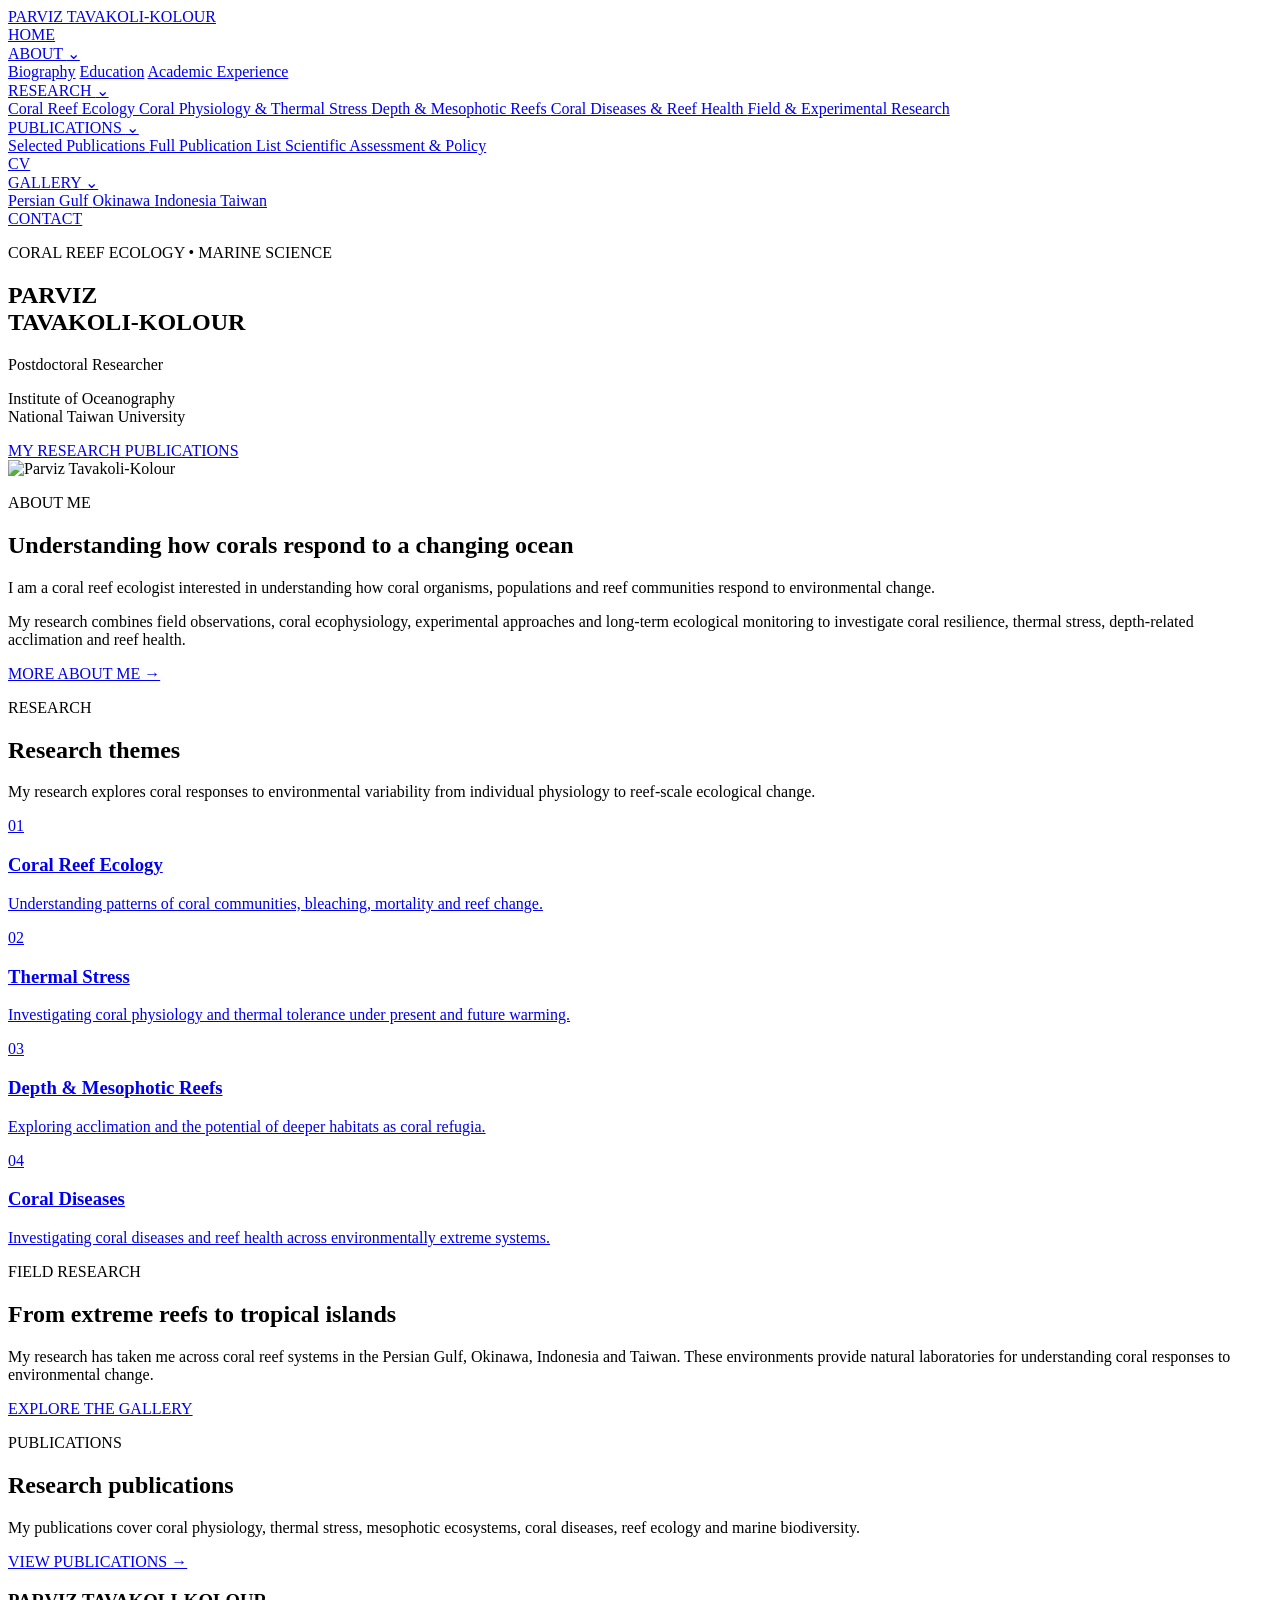
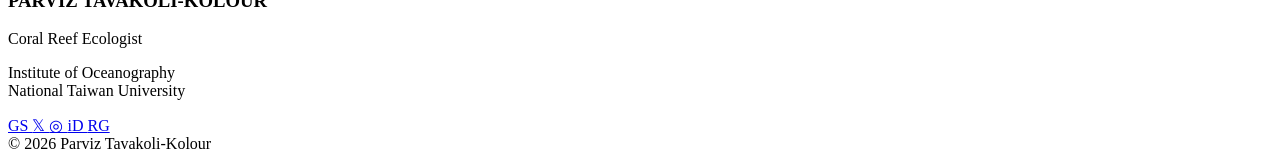
==== commit 36090f2b: "Update index.html" ====
--- a/index.html
+++ b/index.html
@@ -3,152 +3,440 @@
 <head>
     <meta charset="UTF-8">
     <meta name="viewport" content="width=device-width, initial-scale=1.0">
-    <title>Parviz Tavakoli-Kolour | Marine Scientist</title>
-    <link rel="stylesheet" href="style.css">
-
-    <!-- Font Awesome -->
-    <link rel="stylesheet"
-          href="https://cdnjs.cloudflare.com/ajax/libs/font-awesome/6.5.2/css/all.min.css">
+
+    <title>Parviz Tavakoli-Kolour | Coral Reef Ecologist</title>
+
+    <link rel="stylesheet" href="css/style.css">
 </head>
 
 <body>
 
-<header>
-    <nav class="navbar">
-        <div class="logo">PTK</div>
-
-        <ul class="nav-links">
-            <li><a href="index.html" class="active">Home</a></li>
-            <li><a href="about.html">About</a></li>
-            <li><a href="research.html">Research</a></li>
-            <li><a href="publications.html">Publications</a></li>
-            <li><a href="cv.html">CV</a></li>
-            <li><a href="gallery.html">Gallery</a></li>
-            <li><a href="contact.html">Contact</a></li>
-        </ul>
-    </nav>
+<header class="site-header">
+
+    <div class="nav-container">
+
+        <a href="index.html" class="site-name">
+            PARVIZ TAVAKOLI-KOLOUR
+        </a>
+
+        <nav class="main-nav">
+
+            <a href="index.html">HOME</a>
+
+            <div class="dropdown">
+                <a href="about.html">ABOUT <span>⌄</span></a>
+
+                <div class="dropdown-menu">
+                    <a href="about.html#biography">Biography</a>
+                    <a href="about.html#education">Education</a>
+                    <a href="about.html#experience">Academic Experience</a>
+                </div>
+            </div>
+
+
+            <div class="dropdown">
+                <a href="research.html">RESEARCH <span>⌄</span></a>
+
+                <div class="dropdown-menu">
+                    <a href="research.html#coral-ecology">
+                        Coral Reef Ecology
+                    </a>
+
+                    <a href="research.html#thermal">
+                        Coral Physiology & Thermal Stress
+                    </a>
+
+                    <a href="research.html#depth">
+                        Depth & Mesophotic Reefs
+                    </a>
+
+                    <a href="research.html#disease">
+                        Coral Diseases & Reef Health
+                    </a>
+
+                    <a href="research.html#field">
+                        Field & Experimental Research
+                    </a>
+                </div>
+            </div>
+
+
+            <div class="dropdown">
+                <a href="publications.html">
+                    PUBLICATIONS <span>⌄</span>
+                </a>
+
+                <div class="dropdown-menu">
+                    <a href="selected-publications.html">
+                        Selected Publications
+                    </a>
+
+                    <a href="publications.html#full-list">
+                        Full Publication List
+                    </a>
+
+                    <a href="publications.html#assessment">
+                        Scientific Assessment & Policy
+                    </a>
+                </div>
+            </div>
+
+
+            <a href="cv.html">CV</a>
+
+
+            <div class="dropdown">
+                <a href="gallery.html">
+                    GALLERY <span>⌄</span>
+                </a>
+
+                <div class="dropdown-menu">
+                    <a href="gallery.html#persian-gulf">
+                        Persian Gulf
+                    </a>
+
+                    <a href="gallery.html#okinawa">
+                        Okinawa
+                    </a>
+
+                    <a href="gallery.html#indonesia">
+                        Indonesia
+                    </a>
+
+                    <a href="gallery.html#taiwan">
+                        Taiwan
+                    </a>
+                </div>
+            </div>
+
+
+            <a href="contact.html">CONTACT</a>
+
+        </nav>
+
+    </div>
+
 </header>
 
 
-<!-- HERO -->
-<section class="hero">
-
-    <div class="hero-overlay"></div>
-
-    <div class="hero-content">
-
-        <div class="profile-circle">
-            <img src="images/profile.jpg" alt="Parviz Tavakoli-Kolour">
-        </div>
-
-        <h1>Parviz Tavakoli-Kolour</h1>
-
-        <p class="subtitle">
-            Marine Scientist | Coral Reef Ecologist
+<main>
+
+    <!-- HERO -->
+
+    <section class="hero">
+
+        <div class="hero-overlay"></div>
+
+        <div class="hero-content">
+
+            <p class="hero-kicker">
+                CORAL REEF ECOLOGY • MARINE SCIENCE
+            </p>
+
+            <h1>
+                PARVIZ<br>
+                TAVAKOLI-KOLOUR
+            </h1>
+
+            <p class="hero-position">
+                Postdoctoral Researcher
+            </p>
+
+            <p class="hero-affiliation">
+                Institute of Oceanography<br>
+                National Taiwan University
+            </p>
+
+            <div class="hero-buttons">
+
+                <a href="research.html" class="button button-light">
+                    MY RESEARCH
+                </a>
+
+                <a href="publications.html" class="button button-outline">
+                    PUBLICATIONS
+                </a>
+
+            </div>
+
+        </div>
+
+    </section>
+
+
+    <!-- INTRODUCTION -->
+
+    <section class="intro-section">
+
+        <div class="intro-image">
+
+            <img src="images/profile.jpg"
+                 alt="Parviz Tavakoli-Kolour">
+
+        </div>
+
+
+        <div class="intro-text">
+
+            <p class="section-label">
+                ABOUT ME
+            </p>
+
+            <h2>
+                Understanding how corals respond to a changing ocean
+            </h2>
+
+            <p>
+                I am a coral reef ecologist interested in understanding
+                how coral organisms, populations and reef communities
+                respond to environmental change.
+            </p>
+
+            <p>
+                My research combines field observations, coral
+                ecophysiology, experimental approaches and long-term
+                ecological monitoring to investigate coral resilience,
+                thermal stress, depth-related acclimation and reef health.
+            </p>
+
+            <a href="about.html" class="text-link">
+                MORE ABOUT ME →
+            </a>
+
+        </div>
+
+    </section>
+
+
+    <!-- RESEARCH -->
+
+    <section class="research-home">
+
+        <div class="section-heading">
+
+            <p class="section-label">
+                RESEARCH
+            </p>
+
+            <h2>
+                Research themes
+            </h2>
+
+            <p>
+                My research explores coral responses to environmental
+                variability from individual physiology to reef-scale
+                ecological change.
+            </p>
+
+        </div>
+
+
+        <div class="research-grid">
+
+            <a href="research.html#coral-ecology"
+               class="research-card">
+
+                <div class="card-number">
+                    01
+                </div>
+
+                <h3>
+                    Coral Reef Ecology
+                </h3>
+
+                <p>
+                    Understanding patterns of coral communities,
+                    bleaching, mortality and reef change.
+                </p>
+
+            </a>
+
+
+            <a href="research.html#thermal"
+               class="research-card">
+
+                <div class="card-number">
+                    02
+                </div>
+
+                <h3>
+                    Thermal Stress
+                </h3>
+
+                <p>
+                    Investigating coral physiology and thermal
+                    tolerance under present and future warming.
+                </p>
+
+            </a>
+
+
+            <a href="research.html#depth"
+               class="research-card">
+
+                <div class="card-number">
+                    03
+                </div>
+
+                <h3>
+                    Depth & Mesophotic Reefs
+                </h3>
+
+                <p>
+                    Exploring acclimation and the potential of
+                    deeper habitats as coral refugia.
+                </p>
+
+            </a>
+
+
+            <a href="research.html#disease"
+               class="research-card">
+
+                <div class="card-number">
+                    04
+                </div>
+
+                <h3>
+                    Coral Diseases
+                </h3>
+
+                <p>
+                    Investigating coral diseases and reef health
+                    across environmentally extreme systems.
+                </p>
+
+            </a>
+
+        </div>
+
+    </section>
+
+
+    <!-- FIELDWORK -->
+
+    <section class="field-section">
+
+        <div class="field-image"></div>
+
+        <div class="field-content">
+
+            <p class="section-label">
+                FIELD RESEARCH
+            </p>
+
+            <h2>
+                From extreme reefs to tropical islands
+            </h2>
+
+            <p>
+                My research has taken me across coral reef systems
+                in the Persian Gulf, Okinawa, Indonesia and Taiwan.
+                These environments provide natural laboratories for
+                understanding coral responses to environmental change.
+            </p>
+
+            <a href="gallery.html" class="button button-dark">
+                EXPLORE THE GALLERY
+            </a>
+
+        </div>
+
+    </section>
+
+
+    <!-- PUBLICATIONS -->
+
+    <section class="publication-home">
+
+        <p class="section-label">
+            PUBLICATIONS
         </p>
 
-        <p class="position">
-            Postdoctoral Researcher<br>
-            Institute of Oceanography, National Taiwan University
+        <h2>
+            Research publications
+        </h2>
+
+        <p>
+            My publications cover coral physiology, thermal stress,
+            mesophotic ecosystems, coral diseases, reef ecology and
+            marine biodiversity.
         </p>
 
-        <p class="hero-description">
-            Exploring coral reef ecology, coral resilience, environmental stress,
-            acclimation, adaptation, and reef change across tropical and
-            subtropical marine environments.
-        </p>
-
-        <!-- SOCIAL ICONS -->
-        <div class="social-icons">
+        <a href="publications.html"
+           class="text-link">
+            VIEW PUBLICATIONS →
+        </a>
+
+    </section>
+
+
+</main>
+
+
+<footer>
+
+    <div class="footer-content">
+
+        <div>
+            <h3>
+                PARVIZ TAVAKOLI-KOLOUR
+            </h3>
+
+            <p>
+                Coral Reef Ecologist
+            </p>
+
+            <p>
+                Institute of Oceanography<br>
+                National Taiwan University
+            </p>
+        </div>
+
+
+        <div class="footer-social">
 
             <a href="https://scholar.google.com/citations?user=l_zzIt8AAAAJ&hl=en"
-               target="_blank" aria-label="Google Scholar">
-                <i class="fa-solid fa-graduation-cap"></i>
+               target="_blank"
+               aria-label="Google Scholar">
+                GS
             </a>
 
             <a href="https://x.com/parviz_tavakoli"
-               target="_blank" aria-label="X">
-                <i class="fa-brands fa-x-twitter"></i>
+               target="_blank"
+               aria-label="X">
+                𝕏
             </a>
 
             <a href="https://www.instagram.com/parviz_tavakoli_kolour"
-               target="_blank" aria-label="Instagram">
-                <i class="fa-brands fa-instagram"></i>
+               target="_blank"
+               aria-label="Instagram">
+                ◎
             </a>
 
             <a href="https://orcid.org/0000-0003-2633-5901"
-               target="_blank" aria-label="ORCID">
-                <i class="fa-brands fa-orcid"></i>
+               target="_blank"
+               aria-label="ORCID">
+                iD
             </a>
 
             <a href="https://www.researchgate.net/profile/Parviz-Tavakoli-Kolour-2"
-               target="_blank" aria-label="ResearchGate">
-                <i class="fa-brands fa-researchgate"></i>
-            </a>
-
-            <a href="mailto:p.tavakoli@hotmail.com"
-               aria-label="Email">
-                <i class="fa-solid fa-envelope"></i>
+               target="_blank"
+               aria-label="ResearchGate">
+                RG
             </a>
 
         </div>
 
     </div>
-</section>
-
-
-<!-- UNIVERSITIES -->
-<section class="institutions">
-
-    <h2>Academic Affiliations</h2>
-
-    <div class="institution-grid">
-
-        <div class="institution">
-            <img src="images/university-ryukyus.png"
-                 alt="University of the Ryukyus">
-            <p>University of the Ryukyus</p>
-        </div>
-
-        <div class="institution">
-            <img src="images/ntu.png"
-                 alt="National Taiwan University">
-            <p>National Taiwan University</p>
-        </div>
-
+
+
+    <div class="copyright">
+        © 2026 Parviz Tavakoli-Kolour
     </div>
 
-</section>
-
-
-<!-- INTRO -->
-<section class="intro-section">
-
-    <div class="section-container">
-
-        <h2>Marine Science Across Changing Oceans</h2>
-
-        <p>
-            My research focuses on understanding how coral reefs respond to
-            environmental change across different spatial and temporal scales.
-            I combine field observations, long-term monitoring, transplantation
-            experiments, physiological measurements and controlled laboratory
-            experiments to investigate coral acclimation, adaptation, thermal
-            tolerance, disease and reef ecosystem change.
-        </p>
-
-        <a href="about.html" class="button">
-            Explore My Research
-        </a>
-
-    </div>
-
-</section>
-
-
-<footer>
-    <p>© 2026 Parviz Tavakoli-Kolour</p>
 </footer>
+
 
 </body>
 </html>
